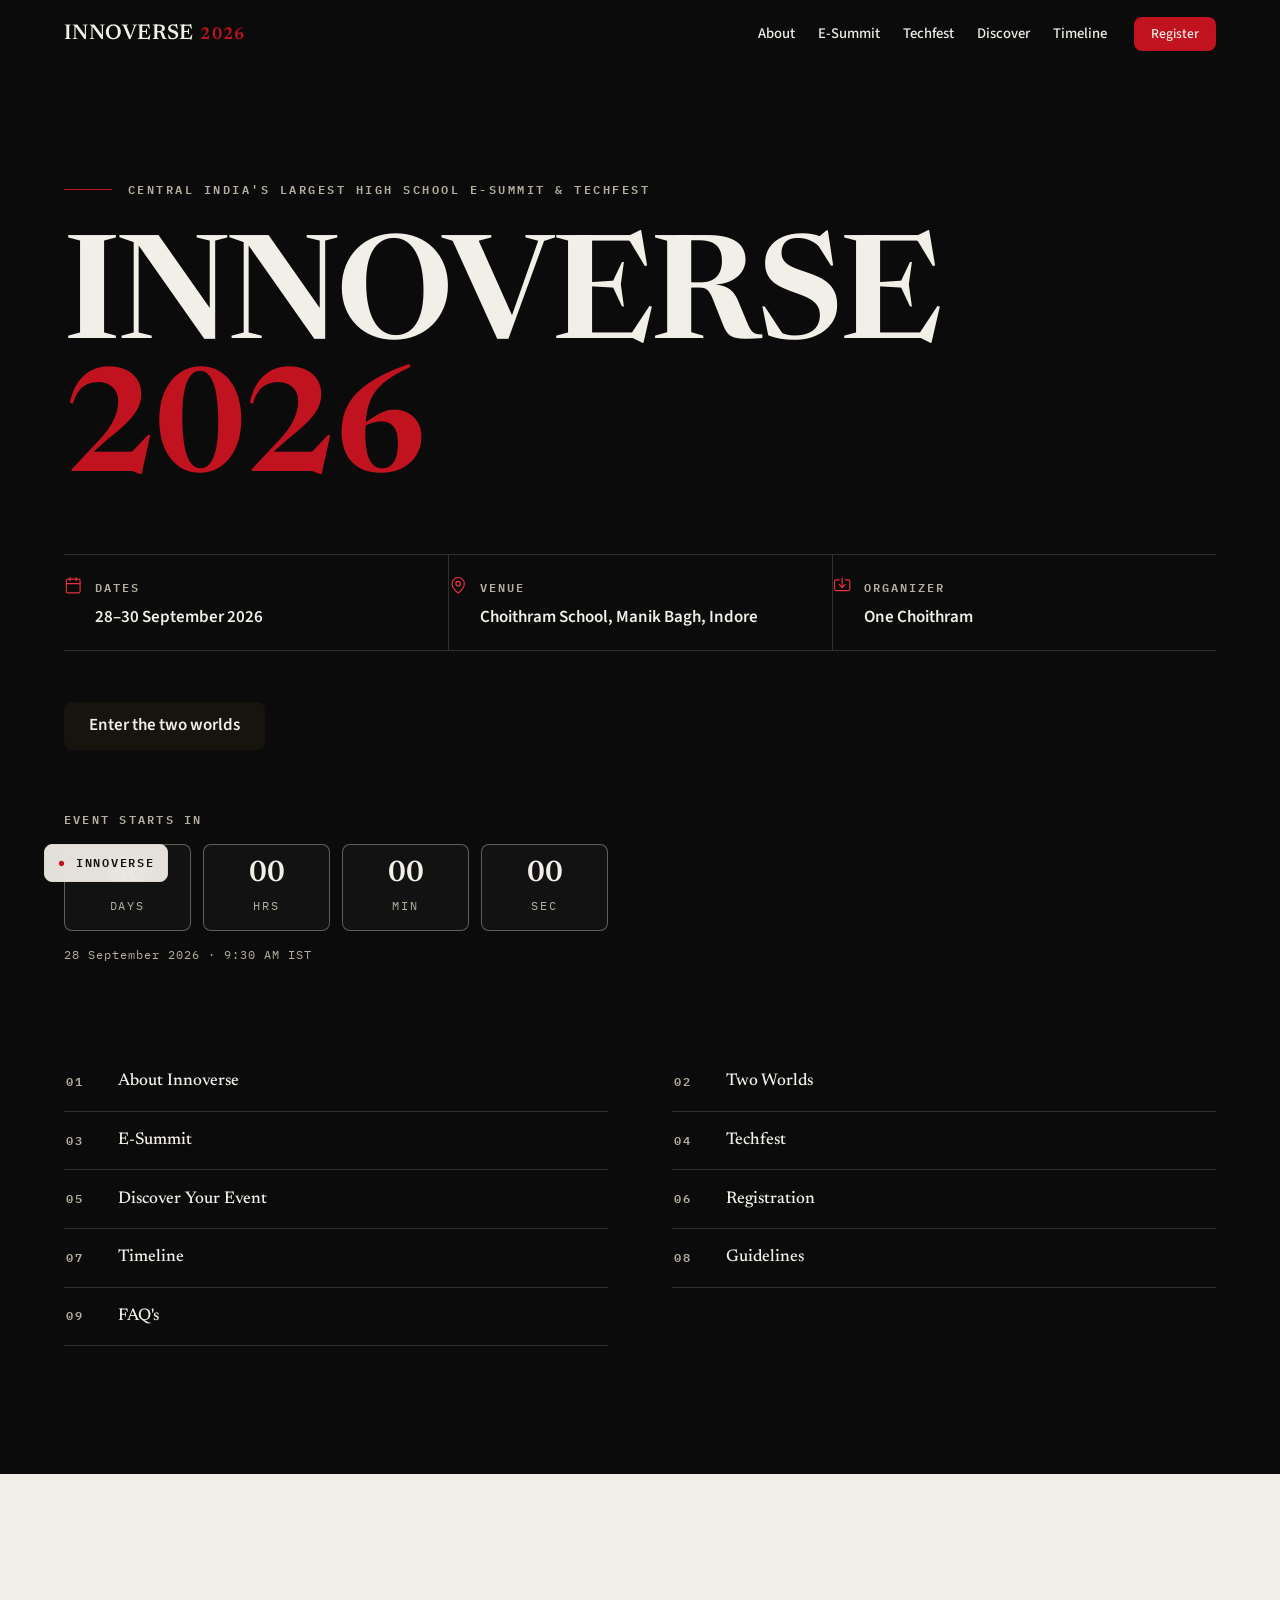
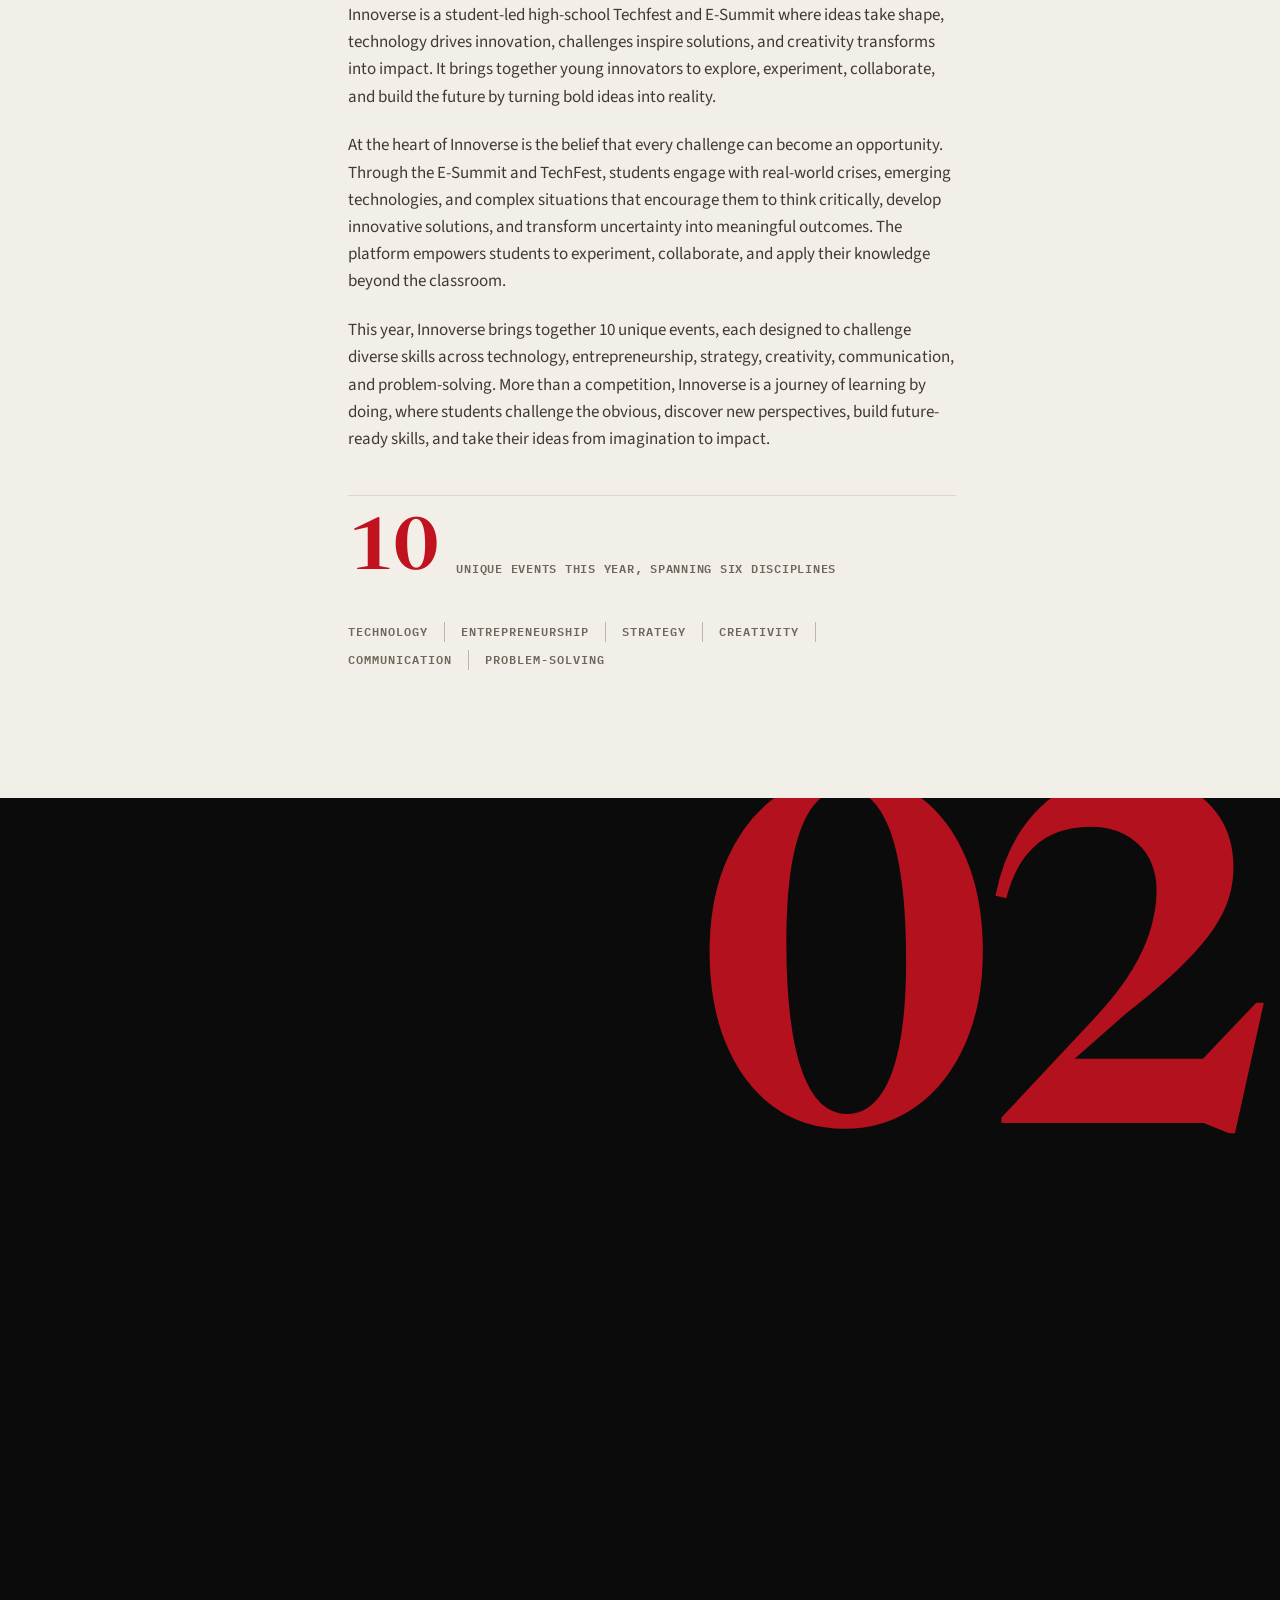
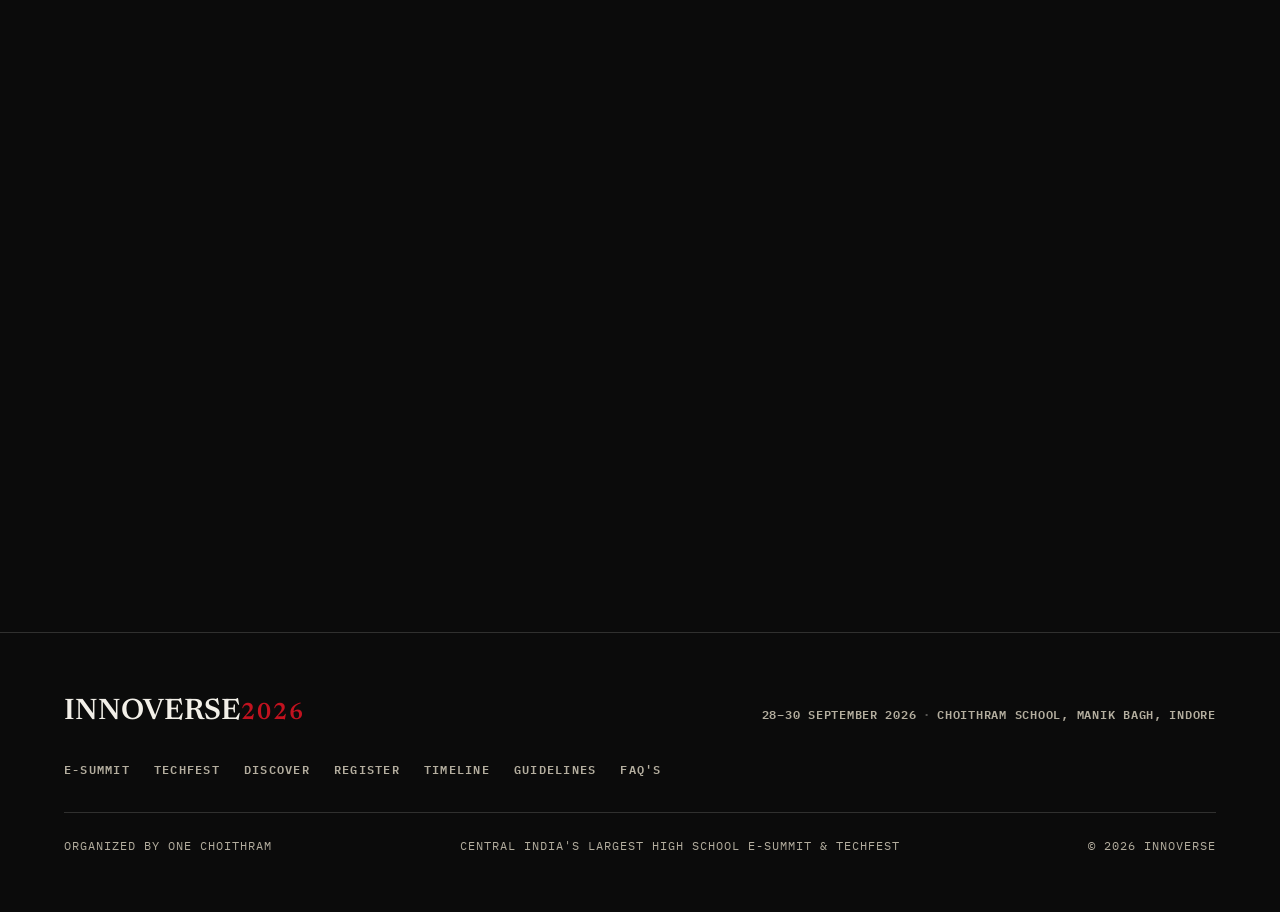
==== index.html @ 745aa185 "Remove Contents header from homepage, keep links" ====
<!DOCTYPE html>
<html lang="en">
<head>
  <meta charset="UTF-8">
  <meta name="viewport" content="width=device-width, initial-scale=1.0">
  <title>INNOVERSE 2026 · Central India's Largest High School E-Summit &amp; Techfest</title>
  <meta name="description" content="INNOVERSE 2026, organized by One Choithram, from 28–30 September 2026 at Choithram School, Manik Bagh, Indore. Central India's largest high school E-Summit and Techfest. Explore the two worlds, find your event, and register.">
  <link rel="icon" href="data:image/svg+xml,%3Csvg xmlns='http://www.w3.org/2000/svg' viewBox='0 0 64 64'%3E%3Crect width='64' height='64' fill='%230B0B0B'/%3E%3Ctext x='32' y='42' font-family='Georgia,serif' font-size='30' font-weight='600' fill='%23C1121F' text-anchor='middle'%3EN%3C/text%3E%3C/svg%3E">
  <link rel="stylesheet" href="assets/css/fonts.css?v=3">
  <link rel="stylesheet" href="assets/css/main.css?v=3">
</head>
<body id="top" data-crumb="INNOVERSE">

  <a class="skip-link" href="#main">Skip to content</a>
  <div class="scroll-progress" id="scrollProgress" aria-hidden="true"></div>

  <div class="portal" id="portal" aria-hidden="true">
    <div class="portal-shapes">
      <i class="ps" style="--tx:-46vw;--ty:-34vh;--r:8deg;--d:.05s"></i>
      <i class="ps is-rect" style="--tx:40vw;--ty:-40vh;--r:-12deg;--d:.15s"></i>
      <i class="ps is-circle" style="--tx:-34vw;--ty:38vh;--r:0deg;--d:.1s"></i>
      <i class="ps is-tri" style="--tx:44vw;--ty:30vh;--r:180deg;--d:.2s"></i>
      <i class="ps is-cross" style="--tx:-20vw;--ty:20vh;--r:45deg;--d:.25s"></i>
      <i class="ps is-square" style="--tx:24vw;--ty:36vh;--r:18deg;--d:.35s"></i>
      <i class="ps is-rect" style="--tx:-38vw;--ty:-12vh;--r:90deg;--d:.3s"></i>
      <i class="ps is-circle" style="--tx:18vw;--ty:-32vh;--r:0deg;--d:.4s"></i>
      <i class="ps is-tri" style="--tx:-26vw;--ty:-44vh;--r:0deg;--d:.45s"></i>
      <i class="ps is-cross" style="--tx:36vw;--ty:8vh;--r:90deg;--d:.5s"></i>
      <i class="ps is-square" style="--tx:-12vw;--ty:44vh;--r:12deg;--d:.55s"></i>
      <i class="ps is-rect" style="--tx:30vw;--ty:-16vh;--r:-45deg;--d:.6s"></i>
    </div>
    <div class="portal-rings" aria-hidden="true"><i></i><i></i><i></i></div>
    <div class="portal-title">INNOVERSE<span>2026</span></div>
  </div>

  <header class="site-header" id="siteHeader">
    <div class="container header-inner">
      <a class="wordmark" href="index.html" aria-label="INNOVERSE 2026 · home">
        INNOVERSE<span class="wordmark-year">2026</span>
      </a>

      <nav class="site-nav" aria-label="Primary">
        <a href="index.html#about">About</a>
        <a href="esummit.html">E-Summit</a>
        <a href="techfest.html">Techfest</a>
        <a href="quiz.html">Discover</a>
        <a href="timeline.html">Timeline</a>
        <a class="btn btn-primary" href="https://forms.gle/2wMmQGNTSf1ycA4x6">Register</a>
      </nav>

      <button class="menu-toggle" id="menuToggle" aria-expanded="false" aria-controls="mobileNav" aria-label="Open menu">
        <svg class="icon-open" viewBox="0 0 24 24" fill="none" stroke="currentColor" stroke-width="1.5" stroke-linecap="round" stroke-linejoin="round" aria-hidden="true"><line x1="4" x2="20" y1="6" y2="6"/><line x1="4" x2="20" y1="12" y2="12"/><line x1="4" x2="20" y1="18" y2="18"/></svg>
        <svg class="icon-close" viewBox="0 0 24 24" fill="none" stroke="currentColor" stroke-width="1.5" stroke-linecap="round" stroke-linejoin="round" aria-hidden="true"><path d="M18 6 6 18"/><path d="m6 6 12 12"/></svg>
      </button>
    </div>

    <nav class="mobile-nav" id="mobileNav" aria-label="Contents">
      <a href="index.html#about"><span class="m-num">01</span> About Innoverse</a>
      <a href="index.html#worlds"><span class="m-num">02</span> Two Worlds</a>
      <a href="esummit.html"><span class="m-num">03</span> E-Summit</a>
      <a href="techfest.html"><span class="m-num">04</span> Techfest</a>
      <a href="quiz.html"><span class="m-num">05</span> Discover Your Event</a>
      <a href="https://forms.gle/2wMmQGNTSf1ycA4x6"><span class="m-num">06</span> Registration</a>
      <a href="timeline.html"><span class="m-num">07</span> Timeline</a>
      <a href="guidelines.html"><span class="m-num">08</span> Guidelines</a>
      <a href="faq.html"><span class="m-num">09</span> FAQ's</a>
      <a href="index.html#contact"><span class="m-num">10</span> Contact</a>
    </nav>
  </header>

  <main id="main">

    <section class="hero" aria-labelledby="heroTitle">
      <div class="container">
        <p class="hero-kicker" data-reveal><span>Central India's Largest High School E-Summit &amp; Techfest</span></p>

        <h1 class="hero-title" id="heroTitle">
          <span class="line" data-reveal>INNOVERSE</span>
          <span class="line year" data-reveal>2026</span>
        </h1>

        <div class="hero-facts" data-reveal style="--rd:.15s">
          <div class="hero-fact">
            <svg viewBox="0 0 24 24" fill="none" stroke="currentColor" stroke-width="1.5" stroke-linecap="round" stroke-linejoin="round" aria-hidden="true"><path d="M8 2v4"/><path d="M16 2v4"/><rect width="18" height="18" x="3" y="4" rx="2"/><path d="M3 10h18"/></svg>
            <div>
              <span class="hf-label">Dates</span>
              <p class="hf-value">28–30 September 2026</p>
            </div>
          </div>
          <div class="hero-fact">
            <svg viewBox="0 0 24 24" fill="none" stroke="currentColor" stroke-width="1.5" stroke-linecap="round" stroke-linejoin="round" aria-hidden="true"><path d="M20 10c0 4.993-5.539 10.193-7.399 11.799a1 1 0 0 1-1.202 0C9.539 20.193 4 14.993 4 10a8 8 0 0 1 16 0"/><circle cx="12" cy="10" r="3"/></svg>
            <div>
              <span class="hf-label">Venue</span>
              <p class="hf-value">Choithram School, Manik Bagh, Indore</p>
            </div>
          </div>
          <div class="hero-fact">
            <svg viewBox="0 0 24 24" fill="none" stroke="currentColor" stroke-width="1.5" stroke-linecap="round" stroke-linejoin="round" aria-hidden="true"><path d="M12 3v12"/><path d="m8 11 4 4 4-4"/><path d="M8 5H4a2 2 0 0 0-2 2v10a2 2 0 0 0 2 2h16a2 2 0 0 0 2-2V7a2 2 0 0 0-2-2h-4"/></svg>
            <div>
              <span class="hf-label">Organizer</span>
              <p class="hf-value">One Choithram</p>
            </div>
          </div>
        </div>

        <div class="hero-actions" data-reveal style="--rd:.22s">
          <a class="btn btn-solid" href="#worlds">Enter the two worlds</a>
        </div>

        <div class="hero-countdown" data-reveal style="--rd:.28s" aria-label="Countdown to Innoverse 2026">
          <p class="hc-kicker">Event starts in</p>
          <div class="hc-grid" id="countdown" role="timer" aria-live="off">
            <div class="hc-cell"><span class="hc-num" id="cd-days">--</span><span class="hc-unit">days</span></div>
            <div class="hc-cell"><span class="hc-num" id="cd-hours">--</span><span class="hc-unit">hrs</span></div>
            <div class="hc-cell"><span class="hc-num" id="cd-min">--</span><span class="hc-unit">min</span></div>
            <div class="hc-cell"><span class="hc-num" id="cd-sec">--</span><span class="hc-unit">sec</span></div>
          </div>
          <p class="hc-sub">28 September 2026 · 9:30 AM IST</p>
        </div>

        <div class="contents" aria-label="Site contents">
          <ol class="contents-list">
            <li><a href="#about"><span class="c-num">01</span><span class="c-title">About Innoverse</span><svg class="c-arrow" viewBox="0 0 24 24" fill="none" stroke="currentColor" stroke-width="1.5" stroke-linecap="round" stroke-linejoin="round" aria-hidden="true"><path d="M7 17 17 7"/><path d="M7 7h10v10"/></svg></a></li>
            <li><a href="#worlds"><span class="c-num">02</span><span class="c-title">Two Worlds</span><svg class="c-arrow" viewBox="0 0 24 24" fill="none" stroke="currentColor" stroke-width="1.5" stroke-linecap="round" stroke-linejoin="round" aria-hidden="true"><path d="M7 17 17 7"/><path d="M7 7h10v10"/></svg></a></li>
            <li><a href="esummit.html"><span class="c-num">03</span><span class="c-title">E-Summit</span><svg class="c-arrow" viewBox="0 0 24 24" fill="none" stroke="currentColor" stroke-width="1.5" stroke-linecap="round" stroke-linejoin="round" aria-hidden="true"><path d="M7 17 17 7"/><path d="M7 7h10v10"/></svg></a></li>
            <li><a href="techfest.html"><span class="c-num">04</span><span class="c-title">Techfest</span><svg class="c-arrow" viewBox="0 0 24 24" fill="none" stroke="currentColor" stroke-width="1.5" stroke-linecap="round" stroke-linejoin="round" aria-hidden="true"><path d="M7 17 17 7"/><path d="M7 7h10v10"/></svg></a></li>
            <li><a href="quiz.html"><span class="c-num">05</span><span class="c-title">Discover Your Event</span><svg class="c-arrow" viewBox="0 0 24 24" fill="none" stroke="currentColor" stroke-width="1.5" stroke-linecap="round" stroke-linejoin="round" aria-hidden="true"><path d="M7 17 17 7"/><path d="M7 7h10v10"/></svg></a></li>
            <li><a href="https://forms.gle/2wMmQGNTSf1ycA4x6"><span class="c-num">06</span><span class="c-title">Registration</span><svg class="c-arrow" viewBox="0 0 24 24" fill="none" stroke="currentColor" stroke-width="1.5" stroke-linecap="round" stroke-linejoin="round" aria-hidden="true"><path d="M7 17 17 7"/><path d="M7 7h10v10"/></svg></a></li>
            <li><a href="timeline.html"><span class="c-num">07</span><span class="c-title">Timeline</span><svg class="c-arrow" viewBox="0 0 24 24" fill="none" stroke="currentColor" stroke-width="1.5" stroke-linecap="round" stroke-linejoin="round" aria-hidden="true"><path d="M7 17 17 7"/><path d="M7 7h10v10"/></svg></a></li>
            <li><a href="guidelines.html"><span class="c-num">08</span><span class="c-title">Guidelines</span><svg class="c-arrow" viewBox="0 0 24 24" fill="none" stroke="currentColor" stroke-width="1.5" stroke-linecap="round" stroke-linejoin="round" aria-hidden="true"><path d="M7 17 17 7"/><path d="M7 7h10v10"/></svg></a></li>
            <li><a href="faq.html"><span class="c-num">09</span><span class="c-title">FAQ's</span><svg class="c-arrow" viewBox="0 0 24 24" fill="none" stroke="currentColor" stroke-width="1.5" stroke-linecap="round" stroke-linejoin="round" aria-hidden="true"><path d="M7 17 17 7"/><path d="M7 7h10v10"/></svg></a></li>
          </ol>
        </div>

      </div>
    </section>

    <section class="section" id="about">
      <div class="container about-grid">
        <div class="about-aside" data-reveal>
          <p class="sec-index">01 · About Innoverse</p>
        </div>

        <div class="about-main">
          <p>Innoverse is a student-led high-school Techfest and E-Summit where ideas take shape, technology drives innovation, challenges inspire solutions, and creativity transforms into impact. It brings together young innovators to explore, experiment, collaborate, and build the future by turning bold ideas into reality.</p>
          <p>At the heart of Innoverse is the belief that every challenge can become an opportunity. Through the E-Summit and TechFest, students engage with real-world crises, emerging technologies, and complex situations that encourage them to think critically, develop innovative solutions, and transform uncertainty into meaningful outcomes. The platform empowers students to experiment, collaborate, and apply their knowledge beyond the classroom.</p>
          <p>This year, Innoverse brings together 10 unique events, each designed to challenge diverse skills across technology, entrepreneurship, strategy, creativity, communication, and problem-solving. More than a competition, Innoverse is a journey of learning by doing, where students challenge the obvious, discover new perspectives, build future-ready skills, and take their ideas from imagination to impact.</p>

          <div class="about-stat" aria-hidden="false">
            <span class="stat-num">10</span>
            <span class="stat-text">Unique events this year, spanning six disciplines</span>
          </div>

          <ul class="disciplines" aria-label="Disciplines covered at Innoverse">
            <li>Technology</li>
            <li>Entrepreneurship</li>
            <li>Strategy</li>
            <li>Creativity</li>
            <li>Communication</li>
            <li>Problem-solving</li>
          </ul>
        </div>
      </div>
    </section>

    <section class="worlds" id="worlds" aria-labelledby="worldsTitle">
      <div class="container">
        <div class="w-num" aria-hidden="true">02</div>
        <div class="worlds-head" data-reveal>
          <p class="kicker">02 · Choose your world</p>
          <h2 class="h2" id="worldsTitle">Two worlds. One Innoverse.</h2>
          <p class="lede">Every Innoverse event sits in one of two worlds. One is built around building ventures and persuasion. The other around building machines and code. Both run over the same three days at the same venue. You enter one.</p>
        </div>

        <div class="worlds-grid">
          <article class="world-panel" data-reveal>
            <p class="wp-cat">World 01</p>
            <h3 class="wp-name">E-Summit</h3>
            <p class="wp-desc">Startups, strategies, and pitches. Solve business problems, launch ideas, and learn to persuade.</p>
            <ul class="wp-events">
              <li><span class="we-num">01</span> The Brand Reboot</li>
              <li><span class="we-num">02</span> Pitch Arena</li>
              <li><span class="we-num">03</span> Fort Knox Escape</li>
              <li><span class="we-num">04</span> Make &amp; Sell</li>
              <li><span class="we-num">05</span> Trade Tremors</li>
            </ul>
            <div class="wp-cta"><a class="btn btn-solid" href="esummit.html">Enter E-Summit
              <svg viewBox="0 0 24 24" fill="none" stroke="currentColor" stroke-width="1.5" stroke-linecap="round" stroke-linejoin="round" aria-hidden="true"><path d="M7 17 17 7"/><path d="M7 7h10v10"/></svg>
            </a></div>
          </article>

          <article class="world-panel" data-reveal>
            <p class="wp-cat">World 02</p>
            <h3 class="wp-name">Techfest</h3>
            <p class="wp-desc">Code, circuits, and competition. Build prototypes, race robots, and solve under pressure.</p>
            <ul class="wp-events">
              <li><span class="we-num">01</span> Code Decode</li>
              <li><span class="we-num">02</span> Frontier-1</li>
              <li><span class="we-num">03</span> The Crossfire</li>
              <li><span class="we-num">04</span> Survivor</li>
              <li><span class="we-num">05</span> Science Vault</li>
            </ul>
            <div class="wp-cta"><a class="btn btn-solid" href="techfest.html">Enter Techfest
              <svg viewBox="0 0 24 24" fill="none" stroke="currentColor" stroke-width="1.5" stroke-linecap="round" stroke-linejoin="round" aria-hidden="true"><path d="M7 17 17 7"/><path d="M7 7h10v10"/></svg>
            </a></div>
          </article>
        </div>
      </div>
    </section>

    <section class="dark section" id="discover" aria-labelledby="discoverTitle">
      <div class="container contact-grid">
        <div data-reveal>
          <p class="kicker" style="margin-bottom:1.4rem;">03 · Discover</p>
          <p class="conclusion-text">Not sure which event is yours? Five questions. One answer.</p>
          <p class="conclusion-see">Which one is yours?</p>
        </div>
        <div class="contact-block" aria-label="Take the event recommender" data-reveal style="--rd:.1s">
          <p class="kicker" id="discoverTitle">The event quiz</p>
          <p class="lede" style="margin-bottom:1rem;">Five sliders across the real Innoverse events: business or tech, build or strategize, pressure or preparation, solo or team, pitch or execute.</p>
          <div style="margin-top:1.5rem; display:flex; flex-wrap:wrap; gap:0.9rem;">
            <a class="btn btn-primary" href="quiz.html">Find your match
              <svg viewBox="0 0 24 24" fill="none" stroke="currentColor" stroke-width="1.5" stroke-linecap="round" stroke-linejoin="round" aria-hidden="true"><path d="M7 17 17 7"/><path d="M7 7h10v10"/></svg>
            </a>
          </div>
        </div>
      </div>
    </section>

    <section class="dark section" id="register-teaser" aria-labelledby="registerTeaserTitle" style="padding-top:0;">
      <div class="container contact-grid">
        <div data-reveal>
          <p class="kicker" style="margin-bottom:1.4rem;">04 · Registration</p>
          <p class="conclusion-text">Registration is straightforward and free. Five steps, one event, done.</p>
          <p class="conclusion-see">You're in.</p>
        </div>
        <div class="contact-block" aria-label="Register for Innoverse" data-reveal style="--rd:.1s">
          <p class="kicker" id="registerTeaserTitle">Register</p>
          <p class="lede" style="margin-bottom:1rem;">One event per participant. Information, team, event, review, complete. Read the guidelines before you submit.</p>
          <div style="margin-top:1.5rem; display:flex; flex-wrap:wrap; gap:0.9rem;">
            <a class="btn btn-primary" href="https://forms.gle/2wMmQGNTSf1ycA4x6">Register now</a>
            <a class="btn btn-ghost" href="guidelines.html">Read guidelines</a>
          </div>
        </div>
      </div>
    </section>

    <section class="dark section" id="contact" aria-labelledby="contactTitle">
      <div class="container contact-grid">
        <div data-reveal>
          <p class="kicker" style="margin-bottom:1.4rem;">05 · Contact</p>
          <p class="conclusion-text">Every great innovation begins with one bold idea. Innoverse brings together the thinkers, creators and changemakers of tomorrow to transform ideas into real world solutions. The journey starts here!</p>
          <p class="conclusion-see">See you at Innoverse.</p>
        </div>

        <div class="contact-block" aria-label="Contact Innoverse" data-reveal style="--rd:.1s">
          <p class="kicker" id="contactTitle">Contact</p>
          <p class="lede" style="margin-bottom:1rem;">For more queries, feel free to contact:</p>
          <ul class="contact-list">
            <li>
              <svg viewBox="0 0 24 24" fill="none" stroke="currentColor" stroke-width="1.5" stroke-linecap="round" stroke-linejoin="round" aria-hidden="true"><path d="M22 16.92v3a2 2 0 0 1-2.18 2 19.79 19.79 0 0 1-8.63-3.07 19.5 19.5 0 0 1-6-6 19.79 19.79 0 0 1-3.07-8.67A2 2 0 0 1 4.11 2h3a2 2 0 0 1 2 1.72 12.84 12.84 0 0 0 .7 2.81 2 2 0 0 1-.45 2.11L8.09 9.91a16 16 0 0 0 6 6l1.27-1.27a2 2 0 0 1 2.11-.45 12.84 12.84 0 0 0 2.81.7A2 2 0 0 1 22 16.92z"/></svg>
              <div>
                <span class="c-type">Phone</span>
                <a href="tel:+919039270551">+91 90392 70551</a>
              </div>
            </li>
            <li>
              <svg viewBox="0 0 24 24" fill="none" stroke="currentColor" stroke-width="1.5" stroke-linecap="round" stroke-linejoin="round" aria-hidden="true"><path d="M22 16.92v3a2 2 0 0 1-2.18 2 19.79 19.79 0 0 1-8.63-3.07 19.5 19.5 0 0 1-6-6 19.79 19.79 0 0 1-3.07-8.67A2 2 0 0 1 4.11 2h3a2 2 0 0 1 2 1.72 12.84 12.84 0 0 0 .7 2.81 2 2 0 0 1-.45 2.11L8.09 9.91a16 16 0 0 0 6 6l1.27-1.27a2 2 0 0 1 2.11-.45 12.84 12.84 0 0 0 2.81.7A2 2 0 0 1 22 16.92z"/></svg>
              <div>
                <span class="c-type">Phone</span>
                <a href="tel:+919109827645">+91 91098 27645</a>
              </div>
            </li>
            <li>
              <svg viewBox="0 0 24 24" fill="none" stroke="currentColor" stroke-width="1.5" stroke-linecap="round" stroke-linejoin="round" aria-hidden="true"><rect width="20" height="16" x="2" y="4" rx="2"/><path d="m22 7-8.97 5.7a1.94 1.94 0 0 1-2.06 0L2 7"/></svg>
              <div>
                <span class="c-type">Email</span>
                <a href="mailto:Innoverse@choithramschool.com">Innoverse@choithramschool.com</a>
              </div>
            </li>
          </ul>
        </div>
      </div>
    </section>

  </main>

  <footer class="site-footer">
    <div class="container footer-inner">
      <a class="footer-wordmark" href="index.html">INNOVERSE<span class="wordmark-year">2026</span></a>
      <p class="footer-meta">28–30 September 2026<span>·</span>Choithram School, Manik Bagh, Indore</p>
      <nav class="footer-links" aria-label="Footer">
        <a href="esummit.html">E-Summit</a>
        <a href="techfest.html">Techfest</a>
        <a href="quiz.html">Discover</a>
        <a href="https://forms.gle/2wMmQGNTSf1ycA4x6">Register</a>
        <a href="timeline.html">Timeline</a>
        <a href="guidelines.html">Guidelines</a>
        <a href="faq.html">FAQ's</a>
      </nav>
      <div class="footer-legal">
        <span>Organized by One Choithram</span>
        <span>Central India's Largest High School E-Summit &amp; Techfest</span>
        <span>© 2026 Innoverse</span>
      </div>
    </div>
  </footer>

  <nav class="you-are-here" id="youAreHere" aria-label="You are here"></nav>

  <script src="assets/js/main.js?v=3"></script>
</body>
</html>
---- assets/css/fonts.css ----
/* Auto-generated font faces */
@font-face {
  font-family: "IBM Plex Mono";
  font-style: normal;
  font-weight: 400;
  font-display: swap;
  src: url("../../fonts/font-dc29062fd5.woff2") format("woff2");
  unicode-range: U+0460-052F, U+1C80-1C8A, U+20B4, U+2DE0-2DFF, U+A640-A69F, U+FE2E-FE2F;
}
@font-face {
  font-family: "IBM Plex Mono";
  font-style: normal;
  font-weight: 400;
  font-display: swap;
  src: url("../../fonts/font-6131bf2443.woff2") format("woff2");
  unicode-range: U+0301, U+0400-045F, U+0490-0491, U+04B0-04B1, U+2116;
}
@font-face {
  font-family: "IBM Plex Mono";
  font-style: normal;
  font-weight: 400;
  font-display: swap;
  src: url("../../fonts/font-112d8bec44.woff2") format("woff2");
  unicode-range: U+0102-0103, U+0110-0111, U+0128-0129, U+0168-0169, U+01A0-01A1, U+01AF-01B0, U+0300-0301, U+0303-0304, U+0308-0309, U+0323, U+0329, U+1EA0-1EF9, U+20AB;
}
@font-face {
  font-family: "IBM Plex Mono";
  font-style: normal;
  font-weight: 400;
  font-display: swap;
  src: url("../../fonts/font-89198a3f89.woff2") format("woff2");
  unicode-range: U+0100-02BA, U+02BD-02C5, U+02C7-02CC, U+02CE-02D7, U+02DD-02FF, U+0304, U+0308, U+0329, U+1D00-1DBF, U+1E00-1E9F, U+1EF2-1EFF, U+2020, U+20A0-20AB, U+20AD-20C0, U+2113, U+2C60-2C7F, U+A720-A7FF;
}
@font-face {
  font-family: "IBM Plex Mono";
  font-style: normal;
  font-weight: 400;
  font-display: swap;
  src: url("../../fonts/font-d5fae43b66.woff2") format("woff2");
  unicode-range: U+0000-00FF, U+0131, U+0152-0153, U+02BB-02BC, U+02C6, U+02DA, U+02DC, U+0304, U+0308, U+0329, U+2000-206F, U+20AC, U+2122, U+2191, U+2193, U+2212, U+2215, U+FEFF, U+FFFD;
}
@font-face {
  font-family: "IBM Plex Mono";
  font-style: normal;
  font-weight: 600;
  font-display: swap;
  src: url("../../fonts/font-0d2a532e3a.woff2") format("woff2");
  unicode-range: U+0460-052F, U+1C80-1C8A, U+20B4, U+2DE0-2DFF, U+A640-A69F, U+FE2E-FE2F;
}
@font-face {
  font-family: "IBM Plex Mono";
  font-style: normal;
  font-weight: 600;
  font-display: swap;
  src: url("../../fonts/font-c07865cdff.woff2") format("woff2");
  unicode-range: U+0301, U+0400-045F, U+0490-0491, U+04B0-04B1, U+2116;
}
@font-face {
  font-family: "IBM Plex Mono";
  font-style: normal;
  font-weight: 600;
  font-display: swap;
  src: url("../../fonts/font-932c360006.woff2") format("woff2");
  unicode-range: U+0102-0103, U+0110-0111, U+0128-0129, U+0168-0169, U+01A0-01A1, U+01AF-01B0, U+0300-0301, U+0303-0304, U+0308-0309, U+0323, U+0329, U+1EA0-1EF9, U+20AB;
}
@font-face {
  font-family: "IBM Plex Mono";
  font-style: normal;
  font-weight: 600;
  font-display: swap;
  src: url("../../fonts/font-bff8394943.woff2") format("woff2");
  unicode-range: U+0100-02BA, U+02BD-02C5, U+02C7-02CC, U+02CE-02D7, U+02DD-02FF, U+0304, U+0308, U+0329, U+1D00-1DBF, U+1E00-1E9F, U+1EF2-1EFF, U+2020, U+20A0-20AB, U+20AD-20C0, U+2113, U+2C60-2C7F, U+A720-A7FF;
}
@font-face {
  font-family: "IBM Plex Mono";
  font-style: normal;
  font-weight: 600;
  font-display: swap;
  src: url("../../fonts/font-ddcb340761.woff2") format("woff2");
  unicode-range: U+0000-00FF, U+0131, U+0152-0153, U+02BB-02BC, U+02C6, U+02DA, U+02DC, U+0304, U+0308, U+0329, U+2000-206F, U+20AC, U+2122, U+2191, U+2193, U+2212, U+2215, U+FEFF, U+FFFD;
}
@font-face {
  font-family: "Newsreader";
  font-style: italic;
  font-weight: 400;
  font-display: swap;
  src: url("../../fonts/font-4714b2e900.woff2") format("woff2");
  unicode-range: U+0102-0103, U+0110-0111, U+0128-0129, U+0168-0169, U+01A0-01A1, U+01AF-01B0, U+0300-0301, U+0303-0304, U+0308-0309, U+0323, U+0329, U+1EA0-1EF9, U+20AB;
}
@font-face {
  font-family: "Newsreader";
  font-style: italic;
  font-weight: 400;
  font-display: swap;
  src: url("../../fonts/font-148c84a9bd.woff2") format("woff2");
  unicode-range: U+0100-02BA, U+02BD-02C5, U+02C7-02CC, U+02CE-02D7, U+02DD-02FF, U+0304, U+0308, U+0329, U+1D00-1DBF, U+1E00-1E9F, U+1EF2-1EFF, U+2020, U+20A0-20AB, U+20AD-20C0, U+2113, U+2C60-2C7F, U+A720-A7FF;
}
@font-face {
  font-family: "Newsreader";
  font-style: italic;
  font-weight: 400;
  font-display: swap;
  src: url("../../fonts/font-5eaec5466c.woff2") format("woff2");
  unicode-range: U+0000-00FF, U+0131, U+0152-0153, U+02BB-02BC, U+02C6, U+02DA, U+02DC, U+0304, U+0308, U+0329, U+2000-206F, U+20AC, U+2122, U+2191, U+2193, U+2212, U+2215, U+FEFF, U+FFFD;
}
@font-face {
  font-family: "Newsreader";
  font-style: italic;
  font-weight: 600;
  font-display: swap;
  src: url("../../fonts/font-0c6c046727.woff2") format("woff2");
  unicode-range: U+0102-0103, U+0110-0111, U+0128-0129, U+0168-0169, U+01A0-01A1, U+01AF-01B0, U+0300-0301, U+0303-0304, U+0308-0309, U+0323, U+0329, U+1EA0-1EF9, U+20AB;
}
@font-face {
  font-family: "Newsreader";
  font-style: italic;
  font-weight: 600;
  font-display: swap;
  src: url("../../fonts/font-4dc8da4099.woff2") format("woff2");
  unicode-range: U+0100-02BA, U+02BD-02C5, U+02C7-02CC, U+02CE-02D7, U+02DD-02FF, U+0304, U+0308, U+0329, U+1D00-1DBF, U+1E00-1E9F, U+1EF2-1EFF, U+2020, U+20A0-20AB, U+20AD-20C0, U+2113, U+2C60-2C7F, U+A720-A7FF;
}
@font-face {
  font-family: "Newsreader";
  font-style: italic;
  font-weight: 600;
  font-display: swap;
  src: url("../../fonts/font-8714d485e0.woff2") format("woff2");
  unicode-range: U+0000-00FF, U+0131, U+0152-0153, U+02BB-02BC, U+02C6, U+02DA, U+02DC, U+0304, U+0308, U+0329, U+2000-206F, U+20AC, U+2122, U+2191, U+2193, U+2212, U+2215, U+FEFF, U+FFFD;
}
@font-face {
  font-family: "Newsreader";
  font-style: normal;
  font-weight: 400;
  font-display: swap;
  src: url("../../fonts/font-9ef5a6c186.woff2") format("woff2");
  unicode-range: U+0102-0103, U+0110-0111, U+0128-0129, U+0168-0169, U+01A0-01A1, U+01AF-01B0, U+0300-0301, U+0303-0304, U+0308-0309, U+0323, U+0329, U+1EA0-1EF9, U+20AB;
}
@font-face {
  font-family: "Newsreader";
  font-style: normal;
  font-weight: 400;
  font-display: swap;
  src: url("../../fonts/font-4295e76fb3.woff2") format("woff2");
  unicode-range: U+0100-02BA, U+02BD-02C5, U+02C7-02CC, U+02CE-02D7, U+02DD-02FF, U+0304, U+0308, U+0329, U+1D00-1DBF, U+1E00-1E9F, U+1EF2-1EFF, U+2020, U+20A0-20AB, U+20AD-20C0, U+2113, U+2C60-2C7F, U+A720-A7FF;
}
@font-face {
  font-family: "Newsreader";
  font-style: normal;
  font-weight: 400;
  font-display: swap;
  src: url("../../fonts/font-1219347e82.woff2") format("woff2");
  unicode-range: U+0000-00FF, U+0131, U+0152-0153, U+02BB-02BC, U+02C6, U+02DA, U+02DC, U+0304, U+0308, U+0329, U+2000-206F, U+20AC, U+2122, U+2191, U+2193, U+2212, U+2215, U+FEFF, U+FFFD;
}
@font-face {
  font-family: "Newsreader";
  font-style: normal;
  font-weight: 500;
  font-display: swap;
  src: url("../../fonts/font-cc967e9922.woff2") format("woff2");
  unicode-range: U+0102-0103, U+0110-0111, U+0128-0129, U+0168-0169, U+01A0-01A1, U+01AF-01B0, U+0300-0301, U+0303-0304, U+0308-0309, U+0323, U+0329, U+1EA0-1EF9, U+20AB;
}
@font-face {
  font-family: "Newsreader";
  font-style: normal;
  font-weight: 500;
  font-display: swap;
  src: url("../../fonts/font-a391283130.woff2") format("woff2");
  unicode-range: U+0100-02BA, U+02BD-02C5, U+02C7-02CC, U+02CE-02D7, U+02DD-02FF, U+0304, U+0308, U+0329, U+1D00-1DBF, U+1E00-1E9F, U+1EF2-1EFF, U+2020, U+20A0-20AB, U+20AD-20C0, U+2113, U+2C60-2C7F, U+A720-A7FF;
}
@font-face {
  font-family: "Newsreader";
  font-style: normal;
  font-weight: 500;
  font-display: swap;
  src: url("../../fonts/font-855286e41c.woff2") format("woff2");
  unicode-range: U+0000-00FF, U+0131, U+0152-0153, U+02BB-02BC, U+02C6, U+02DA, U+02DC, U+0304, U+0308, U+0329, U+2000-206F, U+20AC, U+2122, U+2191, U+2193, U+2212, U+2215, U+FEFF, U+FFFD;
}
@font-face {
  font-family: "Newsreader";
  font-style: normal;
  font-weight: 600;
  font-display: swap;
  src: url("../../fonts/font-d4efa50d49.woff2") format("woff2");
  unicode-range: U+0102-0103, U+0110-0111, U+0128-0129, U+0168-0169, U+01A0-01A1, U+01AF-01B0, U+0300-0301, U+0303-0304, U+0308-0309, U+0323, U+0329, U+1EA0-1EF9, U+20AB;
}
@font-face {
  font-family: "Newsreader";
  font-style: normal;
  font-weight: 600;
  font-display: swap;
  src: url("../../fonts/font-3ae3e406b1.woff2") format("woff2");
  unicode-range: U+0100-02BA, U+02BD-02C5, U+02C7-02CC, U+02CE-02D7, U+02DD-02FF, U+0304, U+0308, U+0329, U+1D00-1DBF, U+1E00-1E9F, U+1EF2-1EFF, U+2020, U+20A0-20AB, U+20AD-20C0, U+2113, U+2C60-2C7F, U+A720-A7FF;
}
@font-face {
  font-family: "Newsreader";
  font-style: normal;
  font-weight: 600;
  font-display: swap;
  src: url("../../fonts/font-4d5c14b779.woff2") format("woff2");
  unicode-range: U+0000-00FF, U+0131, U+0152-0153, U+02BB-02BC, U+02C6, U+02DA, U+02DC, U+0304, U+0308, U+0329, U+2000-206F, U+20AC, U+2122, U+2191, U+2193, U+2212, U+2215, U+FEFF, U+FFFD;
}
@font-face {
  font-family: "Source Sans 3";
  font-style: normal;
  font-weight: 400;
  font-display: swap;
  src: url("../../fonts/font-a8963ffa76.woff2") format("woff2");
  unicode-range: U+0460-052F, U+1C80-1C8A, U+20B4, U+2DE0-2DFF, U+A640-A69F, U+FE2E-FE2F;
}
@font-face {
  font-family: "Source Sans 3";
  font-style: normal;
  font-weight: 400;
  font-display: swap;
  src: url("../../fonts/font-47a0783d46.woff2") format("woff2");
  unicode-range: U+0301, U+0400-045F, U+0490-0491, U+04B0-04B1, U+2116;
}
@font-face {
  font-family: "Source Sans 3";
  font-style: normal;
  font-weight: 400;
  font-display: swap;
  src: url("../../fonts/font-addd5c8675.woff2") format("woff2");
  unicode-range: U+1F00-1FFF;
}
@font-face {
  font-family: "Source Sans 3";
  font-style: normal;
  font-weight: 400;
  font-display: swap;
  src: url("../../fonts/font-bdf7a975b3.woff2") format("woff2");
  unicode-range: U+0370-0377, U+037A-037F, U+0384-038A, U+038C, U+038E-03A1, U+03A3-03FF;
}
@font-face {
  font-family: "Source Sans 3";
  font-style: normal;
  font-weight: 400;
  font-display: swap;
  src: url("../../fonts/font-dee494695b.woff2") format("woff2");
  unicode-range: U+0102-0103, U+0110-0111, U+0128-0129, U+0168-0169, U+01A0-01A1, U+01AF-01B0, U+0300-0301, U+0303-0304, U+0308-0309, U+0323, U+0329, U+1EA0-1EF9, U+20AB;
}
@font-face {
  font-family: "Source Sans 3";
  font-style: normal;
  font-weight: 400;
  font-display: swap;
  src: url("../../fonts/font-08e7007bf6.woff2") format("woff2");
  unicode-range: U+0100-02BA, U+02BD-02C5, U+02C7-02CC, U+02CE-02D7, U+02DD-02FF, U+0304, U+0308, U+0329, U+1D00-1DBF, U+1E00-1E9F, U+1EF2-1EFF, U+2020, U+20A0-20AB, U+20AD-20C0, U+2113, U+2C60-2C7F, U+A720-A7FF;
}
@font-face {
  font-family: "Source Sans 3";
  font-style: normal;
  font-weight: 400;
  font-display: swap;
  src: url("../../fonts/font-630428862b.woff2") format("woff2");
  unicode-range: U+0000-00FF, U+0131, U+0152-0153, U+02BB-02BC, U+02C6, U+02DA, U+02DC, U+0304, U+0308, U+0329, U+2000-206F, U+20AC, U+2122, U+2191, U+2193, U+2212, U+2215, U+FEFF, U+FFFD;
}
@font-face {
  font-family: "Source Sans 3";
  font-style: normal;
  font-weight: 500;
  font-display: swap;
  src: url("../../fonts/font-6334000a9c.woff2") format("woff2");
  unicode-range: U+0460-052F, U+1C80-1C8A, U+20B4, U+2DE0-2DFF, U+A640-A69F, U+FE2E-FE2F;
}
@font-face {
  font-family: "Source Sans 3";
  font-style: normal;
  font-weight: 500;
  font-display: swap;
  src: url("../../fonts/font-18ade6ba98.woff2") format("woff2");
  unicode-range: U+0301, U+0400-045F, U+0490-0491, U+04B0-04B1, U+2116;
}
@font-face {
  font-family: "Source Sans 3";
  font-style: normal;
  font-weight: 500;
  font-display: swap;
  src: url("../../fonts/font-babb377c8a.woff2") format("woff2");
  unicode-range: U+1F00-1FFF;
}
@font-face {
  font-family: "Source Sans 3";
  font-style: normal;
  font-weight: 500;
  font-display: swap;
  src: url("../../fonts/font-5e4784f33a.woff2") format("woff2");
  unicode-range: U+0370-0377, U+037A-037F, U+0384-038A, U+038C, U+038E-03A1, U+03A3-03FF;
}
@font-face {
  font-family: "Source Sans 3";
  font-style: normal;
  font-weight: 500;
  font-display: swap;
  src: url("../../fonts/font-c016df7a6c.woff2") format("woff2");
  unicode-range: U+0102-0103, U+0110-0111, U+0128-0129, U+0168-0169, U+01A0-01A1, U+01AF-01B0, U+0300-0301, U+0303-0304, U+0308-0309, U+0323, U+0329, U+1EA0-1EF9, U+20AB;
}
@font-face {
  font-family: "Source Sans 3";
  font-style: normal;
  font-weight: 500;
  font-display: swap;
  src: url("../../fonts/font-e61f6f56b1.woff2") format("woff2");
  unicode-range: U+0100-02BA, U+02BD-02C5, U+02C7-02CC, U+02CE-02D7, U+02DD-02FF, U+0304, U+0308, U+0329, U+1D00-1DBF, U+1E00-1E9F, U+1EF2-1EFF, U+2020, U+20A0-20AB, U+20AD-20C0, U+2113, U+2C60-2C7F, U+A720-A7FF;
}
@font-face {
  font-family: "Source Sans 3";
  font-style: normal;
  font-weight: 500;
  font-display: swap;
  src: url("../../fonts/font-bdc3b05454.woff2") format("woff2");
  unicode-range: U+0000-00FF, U+0131, U+0152-0153, U+02BB-02BC, U+02C6, U+02DA, U+02DC, U+0304, U+0308, U+0329, U+2000-206F, U+20AC, U+2122, U+2191, U+2193, U+2212, U+2215, U+FEFF, U+FFFD;
}
@font-face {
  font-family: "Source Sans 3";
  font-style: normal;
  font-weight: 600;
  font-display: swap;
  src: url("../../fonts/font-87681e0d89.woff2") format("woff2");
  unicode-range: U+0460-052F, U+1C80-1C8A, U+20B4, U+2DE0-2DFF, U+A640-A69F, U+FE2E-FE2F;
}
@font-face {
  font-family: "Source Sans 3";
  font-style: normal;
  font-weight: 600;
  font-display: swap;
  src: url("../../fonts/font-5d37d5c12f.woff2") format("woff2");
  unicode-range: U+0301, U+0400-045F, U+0490-0491, U+04B0-04B1, U+2116;
}
@font-face {
  font-family: "Source Sans 3";
  font-style: normal;
  font-weight: 600;
  font-display: swap;
  src: url("../../fonts/font-35365684ce.woff2") format("woff2");
  unicode-range: U+1F00-1FFF;
}
@font-face {
  font-family: "Source Sans 3";
  font-style: normal;
  font-weight: 600;
  font-display: swap;
  src: url("../../fonts/font-f72248a373.woff2") format("woff2");
  unicode-range: U+0370-0377, U+037A-037F, U+0384-038A, U+038C, U+038E-03A1, U+03A3-03FF;
}
@font-face {
  font-family: "Source Sans 3";
  font-style: normal;
  font-weight: 600;
  font-display: swap;
  src: url("../../fonts/font-129db72ad4.woff2") format("woff2");
  unicode-range: U+0102-0103, U+0110-0111, U+0128-0129, U+0168-0169, U+01A0-01A1, U+01AF-01B0, U+0300-0301, U+0303-0304, U+0308-0309, U+0323, U+0329, U+1EA0-1EF9, U+20AB;
}
@font-face {
  font-family: "Source Sans 3";
  font-style: normal;
  font-weight: 600;
  font-display: swap;
  src: url("../../fonts/font-1ac372e157.woff2") format("woff2");
  unicode-range: U+0100-02BA, U+02BD-02C5, U+02C7-02CC, U+02CE-02D7, U+02DD-02FF, U+0304, U+0308, U+0329, U+1D00-1DBF, U+1E00-1E9F, U+1EF2-1EFF, U+2020, U+20A0-20AB, U+20AD-20C0, U+2113, U+2C60-2C7F, U+A720-A7FF;
}
@font-face {
  font-family: "Source Sans 3";
  font-style: normal;
  font-weight: 600;
  font-display: swap;
  src: url("../../fonts/font-fad82e55a8.woff2") format("woff2");
  unicode-range: U+0000-00FF, U+0131, U+0152-0153, U+02BB-02BC, U+02C6, U+02DA, U+02DC, U+0304, U+0308, U+0329, U+2000-206F, U+20AC, U+2122, U+2191, U+2193, U+2212, U+2215, U+FEFF, U+FFFD;
}
---- assets/css/main.css ----
:root {
  --bg: #F2EFE8;
  --surface: #F7F4EE;
  --ink: #17130D;
  --ink-soft: #403A30;
  --muted: #6E675A;
  --hairline: #DDD7C9;
  --hairline-strong: #BFB8A6;

  --dark: #0B0B0B;
  --dark-panel: #131210;
  --paper: #F2EFE8;
  --paper-muted: #B4AE9F;
  --dark-hairline: rgba(242, 239, 232, 0.16);
  --dark-hairline-strong: rgba(242, 239, 232, 0.34);

  --accent: #C1121F;
  --accent-deep: #9E0F19;
  --accent-bright: #E63340;
  --accent-wash: #F3D8D8;
  --on-accent: #F7F4EE;

  --r: 8px;

  --font-display: "Newsreader", "Georgia", serif;
  --font-body: "Source Sans 3", "Segoe UI", system-ui, sans-serif;
  --font-mono: "IBM Plex Mono", ui-monospace, "SF Mono", "Cascadia Mono", monospace;

  --fs-hero: clamp(3.2rem, 12vw, 9rem);
  --fs-title: clamp(2.75rem, 6vw, 4.5rem);
  --fs-h2: clamp(2rem, 4vw, 2.9rem);
  --fs-h3: clamp(1.4rem, 2.6vw, 1.85rem);
  --fs-body: 1.0625rem;
  --fs-lead: 1.28rem;
  --fs-label: 0.78rem;
  --fs-kicker: 0.78rem;
  --fs-meta: 0.78rem;

  --ease: cubic-bezier(0.4, 0, 0.2, 1);
  --dur: 220ms;

  --header-h: 68px;
  --gutter: clamp(20px, 4.5vw, 44px);
  --section-pad: clamp(4.75rem, 10vw, 8.5rem);
}

*, *::before, *::after { box-sizing: border-box; }

html {
  scroll-behavior: smooth;
  scroll-padding-top: calc(var(--header-h) + 8px);
  -webkit-text-size-adjust: 100%;
}

body {
  margin: 0;
  font-family: var(--font-body);
  font-size: var(--fs-body);
  line-height: 1.6;
  color: var(--ink);
  background: var(--bg);
  text-rendering: optimizeLegibility;
  -webkit-font-smoothing: antialiased;
}

img, svg { display: block; }
h1, h2, h3, h4, p, ul, ol, figure { margin: 0; }
[hidden] { display: none !important; }

a {
  color: var(--ink);
  text-underline-offset: 3px;
  transition: color var(--dur) var(--ease);
}
a:hover { color: var(--accent); }

::selection { background: var(--accent); color: var(--paper); }

:focus-visible {
  outline: 2px solid var(--accent);
  outline-offset: 3px;
  border-radius: 2px;
}

@media (prefers-reduced-motion: reduce) {
  html { scroll-behavior: auto; }
  *, *::before, *::after {
    animation-duration: 0.01ms !important;
    animation-iteration-count: 1 !important;
    transition-duration: 0.01ms !important;
  }
}

.container {
  width: 100%;
  max-width: 1240px;
  margin-inline: auto;
  padding-inline: var(--gutter);
}

.section { padding-block: var(--section-pad); }

.kicker {
  font-family: var(--font-mono);
  font-size: var(--fs-kicker);
  letter-spacing: 0.2em;
  text-transform: uppercase;
  color: var(--muted);
  font-weight: 600;
}

.sec-index {
  font-family: var(--font-mono);
  font-size: var(--fs-kicker);
  letter-spacing: 0.16em;
  text-transform: uppercase;
  color: var(--muted);
  font-weight: 600;
}

.h2 {
  font-family: var(--font-display);
  font-weight: 500;
  line-height: 1.02;
  letter-spacing: -0.015em;
  font-size: var(--fs-h2);
  text-wrap: balance;
}

.h3 {
  font-family: var(--font-display);
  font-weight: 500;
  line-height: 1.12;
  letter-spacing: -0.01em;
  font-size: var(--fs-h3);
}

.info-head .h2,
.quiz-head .h2,
.reg-head .h2 { font-size: var(--fs-title); }

.lede {
  font-size: var(--fs-body);
  line-height: 1.6;
  color: var(--ink-soft);
}

.outcome {
  font-family: var(--font-display);
  font-size: var(--fs-body);
  line-height: 1.6;
  font-weight: 400;
  color: var(--ink);
}

.rule { border: 0; border-top: 1px solid var(--hairline); }

.js [data-reveal] {
  opacity: 0;
  transform: translateY(14px);
  transition: opacity 0.6s var(--ease), transform 0.6s var(--ease);
  transition-delay: var(--rd, 0s);
}
.js [data-reveal].is-in { opacity: 1; transform: none; }
@media (prefers-reduced-motion: reduce) {
  .js [data-reveal] { opacity: 1; transform: none; transition: none; }
}

.js .site-header { animation: headerDrop 0.7s var(--ease) 0.05s backwards; }
@keyframes headerDrop {
  from { opacity: 0; transform: translateY(-14px); }
  to { opacity: 1; transform: none; }
}

.portal { display: none; }
.js .portal {
  position: fixed;
  inset: 0;
  z-index: 300;
  display: grid;
  place-items: center;
  background: var(--dark);
  overflow: hidden;
  animation: portalRun 2.5s var(--ease) forwards;
}
@keyframes portalRun {
  0%, 78% { opacity: 1; }
  100% { opacity: 0; visibility: hidden; }
}
body.is-portal-lock { overflow: hidden; }

.portal-shapes { position: absolute; inset: 0; }
.ps {
  position: absolute;
  top: 50%;
  left: 50%;
  width: 3.2vmin;
  height: 3.2vmin;
  background: var(--accent);
  opacity: 0;
  transform-origin: center;
  animation: portalShape 1.75s var(--ease) var(--d, 0s) forwards;
}
.ps.is-rect { width: 2.3vmin; height: 4.6vmin; }
.ps.is-square { width: 2.6vmin; height: 2.6vmin; }
.ps.is-circle { border-radius: 50%; }
.ps.is-tri {
  width: 0;
  height: 0;
  background: transparent;
  border-left: 1.9vmin solid transparent;
  border-right: 1.9vmin solid transparent;
  border-bottom: 3.4vmin solid var(--accent);
}
.ps.is-cross {
  width: 3vmin;
  height: 3vmin;
  background:
    linear-gradient(var(--accent), var(--accent)) center / 100% 26% no-repeat,
    linear-gradient(var(--accent), var(--accent)) center / 26% 100% no-repeat;
}
@keyframes portalShape {
  0% { transform: translate(var(--tx), var(--ty)) scale(0.4) rotate(var(--r)); opacity: 0; }
  18% { opacity: 1; }
  60% { transform: translate(0, 0) scale(1.15) rotate(var(--r)); opacity: 1; }
  100% { transform: translate(0, 0) scale(2.7) rotate(var(--r)); opacity: 0; }
}

.portal-rings { position: absolute; inset: 0; }
.portal-rings i {
  position: absolute;
  top: 50%;
  left: 50%;
  width: 34vmin;
  height: 34vmin;
  border: 1px solid var(--accent);
  border-radius: 50%;
  opacity: 0;
  animation: portalRing 2s var(--ease) var(--rd, 0.45s) forwards;
}
.portal-rings i:nth-child(2) { --rd: 0.8s; border-color: rgba(242, 239, 232, 0.35); width: 30vmin; height: 30vmin; }
.portal-rings i:nth-child(3) { --rd: 1.1s; width: 26vmin; height: 26vmin; }
@keyframes portalRing {
  0% { transform: translate(-50%, -50%) scale(0.2); opacity: 0.9; }
  100% { transform: translate(-50%, -50%) scale(1.9); opacity: 0; }
}

.portal-title {
  position: relative;
  z-index: 2;
  font-family: var(--font-display);
  font-size: var(--fs-title);
  font-weight: 600;
  letter-spacing: 0.04em;
  color: var(--paper);
  text-align: center;
  opacity: 0;
  animation: portalTitle 2.2s var(--ease) 0.5s forwards;
}
.portal-title span { color: var(--accent-bright); }
@keyframes portalTitle {
  0% { opacity: 0; transform: scale(0.86); }
  22% { opacity: 1; }
  76% { opacity: 1; }
  100% { opacity: 0; transform: scale(1.12); }
}
@media (prefers-reduced-motion: reduce) {
  .js .portal { display: none; }
}

.btn {
  display: inline-flex;
  align-items: center;
  gap: 0.6rem;
  padding: 0.9rem 1.5rem;
  border-radius: var(--r);
  border: 1px solid transparent;
  font-family: var(--font-body);
  font-size: var(--fs-body);
  font-weight: 600;
  line-height: 1;
  text-decoration: none;
  cursor: pointer;
  transition: background-color var(--dur) var(--ease),
              border-color var(--dur) var(--ease),
              color var(--dur) var(--ease);
}
.btn svg { width: 1.05em; height: 1.05em; }
.btn:disabled { opacity: 0.55; cursor: not-allowed; }

.btn-primary { background: var(--accent); color: var(--on-accent); }
.btn-primary:hover { background: var(--accent-deep); color: var(--on-accent); }

.btn-solid { background: var(--ink); color: var(--bg); }
.btn-solid:hover { background: #000; color: var(--bg); }
.dark .btn-solid { background: var(--paper); color: var(--dark); }
.dark .btn-solid:hover { background: #fff; color: var(--dark); }

.btn-ghost { border-color: var(--hairline-strong); color: var(--ink); background: transparent; }
.btn-ghost:hover { border-color: var(--ink); color: var(--ink); }
.dark .btn-ghost { border-color: var(--dark-hairline-strong); color: var(--paper); }
.dark .btn-ghost:hover { border-color: var(--paper); color: var(--paper); }

.spinner {
  width: 1em;
  height: 1em;
  border: 2px solid rgba(242, 239, 232, 0.35);
  border-top-color: currentColor;
  border-radius: 50%;
  animation: spin 0.7s linear infinite;
}
@keyframes spin { to { transform: rotate(360deg); } }
@media (prefers-reduced-motion: reduce) { .spinner { animation: none; } }

.dark { background: var(--dark); color: var(--paper); }
.dark .kicker, .dark .sec-index { color: var(--paper-muted); }
.dark .lede { color: var(--paper-muted); }
.dark .h2, .dark .h3, .dark .outcome { color: var(--paper); }
.dark a { color: var(--paper); }
.dark a:hover { color: var(--accent-bright); }

.site-header {
  position: fixed;
  inset: 0 0 auto 0;
  z-index: 100;
  height: var(--header-h);
  color: var(--paper);
  background: transparent;
  border-bottom: 1px solid transparent;
  transition: background-color var(--dur) var(--ease),
              color var(--dur) var(--ease),
              border-color var(--dur) var(--ease);
}
.header-inner {
  height: var(--header-h);
  display: flex;
  align-items: center;
  justify-content: space-between;
  gap: 1.5rem;
}

.site-header.is-scrolled {
  background: rgba(242, 239, 232, 0.94);
  -webkit-backdrop-filter: blur(10px);
  backdrop-filter: blur(10px);
  color: var(--ink);
  border-bottom-color: var(--hairline);
}

.wordmark {
  font-family: var(--font-display);
  font-weight: 600;
  font-size: 1.34rem;
  letter-spacing: 0.02em;
  color: currentColor;
  text-decoration: none;
  display: inline-flex;
  align-items: baseline;
  gap: 0.4rem;
  white-space: nowrap;
}
.wordmark-year { color: var(--accent); font-size: 0.8em; font-weight: 600; letter-spacing: 0.08em; }

.site-nav { display: flex; align-items: center; gap: clamp(0.9rem, 1.8vw, 1.5rem); }
.site-nav a {
  font-size: 0.92rem;
  font-weight: 500;
  color: currentColor;
  text-decoration: none;
  padding-block: 0.25rem;
  border-bottom: 1px solid transparent;
  transition: border-color var(--dur) var(--ease);
}
.site-nav a:hover { border-bottom-color: currentColor; }
.site-nav a[aria-current="true"] { border-bottom-color: var(--accent); }
.site-nav .btn {
  padding: 0.55rem 1rem;
  font-size: 0.85rem;
  margin-left: 0.25rem;
}

.menu-toggle {
  display: none;
  align-items: center;
  justify-content: center;
  width: 44px;
  height: 44px;
  padding: 0;
  border: 0;
  background: transparent;
  color: currentColor;
  cursor: pointer;
  border-radius: var(--r);
}
.menu-toggle svg { width: 24px; height: 24px; }
.menu-toggle .icon-close { display: none; }
.menu-toggle[aria-expanded="true"] .icon-open { display: none; }
.menu-toggle[aria-expanded="true"] .icon-close { display: block; }

.mobile-nav {
  position: fixed;
  top: var(--header-h);
  left: 0;
  right: 0;
  background: var(--dark);
  color: var(--paper);
  border-top: 1px solid var(--dark-hairline);
  padding: 1.25rem var(--gutter) 1.75rem;
  display: grid;
  gap: 0.25rem;
  transform: translateY(-8px);
  opacity: 0;
  visibility: hidden;
  pointer-events: none;
  transition: opacity var(--dur) var(--ease),
              transform var(--dur) var(--ease),
              visibility var(--dur) var(--ease);
}
.mobile-nav.is-open {
  transform: translateY(0);
  opacity: 1;
  visibility: visible;
  pointer-events: auto;
}
.mobile-nav a {
  display: flex;
  align-items: baseline;
  gap: 0.75rem;
  padding: 0.7rem 0.25rem;
  color: var(--paper);
  text-decoration: none;
  font-family: var(--font-display);
  font-size: var(--fs-h3);
  font-weight: 500;
  border-bottom: 1px solid var(--dark-hairline);
}
.mobile-nav a:last-child { border-bottom: 0; }
.mobile-nav a .m-num {
  font-family: var(--font-mono);
  font-size: var(--fs-label);
  letter-spacing: 0.12em;
  color: var(--accent-bright);
  font-weight: 600;
}

.skip-link {
  position: absolute;
  left: 1rem;
  top: -100px;
  z-index: 200;
  background: var(--accent);
  color: var(--paper);
  padding: 0.6rem 1rem;
  border-radius: var(--r);
  text-decoration: none;
  font-weight: 600;
  transition: top var(--dur) var(--ease);
}
.skip-link:focus { top: 1rem; }

.scroll-progress {
  position: fixed;
  top: 0;
  left: 0;
  height: 2px;
  width: 0%;
  background: var(--accent);
  z-index: 300;
}

.you-are-here {
  position: fixed;
  left: var(--gutter);
  bottom: 1.1rem;
  z-index: 90;
  display: inline-flex;
  align-items: center;
  gap: 0.55rem;
  padding: 0.5rem 0.8rem;
  font-family: var(--font-mono);
  font-size: var(--fs-label);
  letter-spacing: 0.14em;
  text-transform: uppercase;
  color: var(--muted);
  font-weight: 600;
  background: rgba(242, 239, 232, 0.94);
  -webkit-backdrop-filter: blur(8px);
  backdrop-filter: blur(8px);
  border: 1px solid var(--hairline);
  border-radius: var(--r);
}
.you-are-here .yah-mark { color: var(--accent); }
.you-are-here .yah-sep { color: var(--hairline-strong); }
.you-are-here a {
  color: var(--ink);
  text-decoration: none;
}
.you-are-here a:hover { color: var(--accent); }
.you-are-here .yah-here { color: var(--ink); }
.dark .you-are-here {
  background: rgba(11, 11, 11, 0.85);
  border-color: var(--dark-hairline);
  color: var(--paper-muted);
}
.dark .you-are-here a { color: var(--paper); }
.dark .you-are-here a:hover { color: var(--accent-bright); }
.dark .you-are-here .yah-here { color: var(--paper); }
.dark .you-are-here .yah-sep { color: var(--dark-hairline-strong); }

.hero {
  background: var(--dark);
  color: var(--paper);
  padding-top: calc(var(--header-h) + clamp(3.5rem, 9vw, 7rem));
  padding-bottom: var(--section-pad);
}

.hero-kicker {
  display: flex;
  align-items: center;
  gap: 1rem;
  margin-bottom: clamp(1.5rem, 3vw, 2.5rem);
}
.hero-kicker::before {
  content: "";
  width: 3rem;
  height: 1px;
  background: var(--accent);
  flex: none;
}
.hero-kicker span {
  font-family: var(--font-mono);
  font-size: var(--fs-kicker);
  letter-spacing: 0.2em;
  text-transform: uppercase;
  color: var(--paper-muted);
  font-weight: 600;
}

.hero-title {
  font-family: var(--font-display);
  font-weight: 600;
  line-height: 0.92;
  letter-spacing: -0.02em;
  font-size: var(--fs-hero);
  margin: 0;
}
.hero-title .line { display: block; }
.hero-title .year { color: var(--accent); }

.hero-claim {
  margin-top: clamp(1.5rem, 3vw, 2.25rem);
  font-family: var(--font-display);
  font-weight: 400;
  font-size: clamp(1.3rem, 2.6vw, 1.75rem);
  line-height: 1.45;
  max-width: 34ch;
  color: var(--paper);
}

.hero-facts {
  margin-top: clamp(2.25rem, 4vw, 3.25rem);
  display: grid;
  grid-template-columns: repeat(3, 1fr);
  border-block: 1px solid var(--dark-hairline);
}
.hero-fact {
  padding: 1.15rem 1.25rem 1.15rem 0;
  display: flex;
  align-items: flex-start;
  gap: 0.8rem;
  border-left: 1px solid var(--dark-hairline);
}
.hero-fact:first-child { border-left: 0; padding-left: 0; }
.hero-fact svg { width: 1.15rem; height: 1.15rem; color: var(--accent-bright); flex: none; margin-top: 0.15rem; }
.hero-fact .hf-label {
  font-family: var(--font-mono);
  font-size: var(--fs-label);
  letter-spacing: 0.16em;
  text-transform: uppercase;
  color: var(--paper-muted);
  font-weight: 600;
}
.hero-fact .hf-value { font-size: var(--fs-body); font-weight: 600; color: var(--paper); margin-top: 0.2rem; }

.hero-actions {
  margin-top: clamp(2.25rem, 4vw, 3.25rem);
  display: flex;
  flex-wrap: wrap;
  gap: 0.9rem;
}

.hero-countdown { margin-top: clamp(2.5rem, 5vw, 3.75rem); max-width: 34rem; }
.hero-countdown .hc-kicker {
  font-family: var(--font-mono);
  font-size: var(--fs-label);
  letter-spacing: 0.18em;
  text-transform: uppercase;
  color: var(--paper-muted);
  font-weight: 600;
}
.hc-grid {
  display: grid;
  grid-template-columns: repeat(4, 1fr);
  gap: 0.75rem;
  margin-top: 0.9rem;
}
.hc-cell {
  border: 1px solid var(--dark-hairline-strong);
  border-radius: var(--r);
  background: rgba(255, 255, 255, 0.03);
  padding: 0.95rem 0.5rem 0.85rem;
  text-align: center;
}
.hc-num {
  display: block;
  font-family: var(--font-display);
  font-size: var(--fs-h3);
  font-weight: 600;
  line-height: 1;
  color: var(--paper);
  font-variant-numeric: tabular-nums;
}
.hc-unit {
  display: block;
  margin-top: 0.4rem;
  font-family: var(--font-mono);
  font-size: var(--fs-label);
  letter-spacing: 0.16em;
  text-transform: uppercase;
  color: var(--paper-muted);
}
.hero-countdown .hc-sub {
  margin-top: 0.9rem;
  font-family: var(--font-mono);
  font-size: var(--fs-label);
  letter-spacing: 0.08em;
  color: var(--paper-muted);
}

.contents { margin-top: clamp(3.5rem, 7vw, 5.5rem); }
.contents-head {
  display: flex;
  justify-content: space-between;
  align-items: baseline;
  gap: 1rem;
  padding-bottom: 0.9rem;
  border-bottom: 1px solid var(--dark-hairline-strong);
}
.contents-head .kicker { color: var(--paper-muted); letter-spacing: 0.28em; }
.contents-head .contents-count {
  font-family: var(--font-mono);
  font-size: var(--fs-meta);
  color: var(--paper-muted);
  font-weight: 600;
}

.contents-list {
  list-style: none;
  padding: 0;
  margin: 0;
  display: grid;
  grid-template-columns: 1fr 1fr;
  column-gap: clamp(2rem, 5vw, 4rem);
}
.contents-list li { border-bottom: 1px solid var(--dark-hairline); }
.contents-list a {
  display: flex;
  align-items: center;
  gap: 1rem;
  padding: 0.95rem 0.15rem;
  color: var(--paper);
  text-decoration: none;
  transition: padding var(--dur) var(--ease);
}
.contents-list a:hover { color: var(--paper); padding-left: 0.35rem; }
.contents-list .c-num {
  font-family: var(--font-mono);
  font-size: var(--fs-label);
  letter-spacing: 0.1em;
  color: var(--paper-muted);
  font-weight: 600;
  width: 2.2rem;
  flex: none;
  transition: color var(--dur) var(--ease);
}
.contents-list .c-title { font-family: var(--font-display); font-weight: 500; font-size: var(--fs-body); flex: 1; }
.contents-list .c-arrow {
  width: 1.05rem;
  height: 1.05rem;
  color: var(--accent-bright);
  opacity: 0;
  transform: translateX(-6px);
  transition: opacity var(--dur) var(--ease), transform var(--dur) var(--ease);
}
.contents-list a:hover .c-arrow { opacity: 1; transform: translateX(0); }
.contents-list a:hover .c-num { color: var(--accent-bright); }

.about-grid {
  display: grid;
  grid-template-columns: 220px minmax(0, 1fr);
  gap: clamp(2rem, 5vw, 5rem);
}
.about-aside {
  display: flex;
  flex-direction: column;
  gap: 1rem;
  align-items: flex-start;
}
.about-main {
  max-width: 76ch;
  display: grid;
  gap: 1.35rem;
}
.about-main p { color: var(--ink-soft); }

.about-stat {
  margin-top: 1.25rem;
  border-top: 1px solid var(--hairline);
  padding-top: 1.5rem;
  display: grid;
  grid-template-columns: auto 1fr;
  gap: 1.2rem;
  align-items: end;
  max-width: 100%;
}
.about-stat .stat-num {
  font-family: var(--font-display);
  font-weight: 600;
  font-size: var(--fs-title);
  line-height: 0.9;
  color: var(--accent);
  letter-spacing: -0.02em;
}
.about-stat .stat-text {
  font-family: var(--font-mono);
  font-size: var(--fs-label);
  line-height: 1.5;
  letter-spacing: 0.06em;
  text-transform: uppercase;
  color: var(--muted);
  font-weight: 600;
  padding-bottom: 0.4rem;
}

.disciplines {
  margin-top: 1rem;
  padding: 0;
  list-style: none;
  display: flex;
  flex-wrap: wrap;
  gap: 0.5rem 0;
}
.disciplines li {
  font-family: var(--font-mono);
  font-size: var(--fs-label);
  font-weight: 600;
  letter-spacing: 0.08em;
  text-transform: uppercase;
  color: var(--muted);
  padding-right: 1rem;
  margin-right: 1rem;
  border-right: 1px solid var(--hairline-strong);
}
.disciplines li:last-child { border-right: 0; margin-right: 0; padding-right: 0; }

.worlds {
  position: relative;
  background: var(--dark);
  color: var(--paper);
  overflow: hidden;
}
.worlds .container { position: relative; }
.w-num {
  position: absolute;
  top: 2rem;
  right: 0;
  font-family: var(--font-display);
  font-weight: 700;
  font-size: clamp(14rem, 42vw, 30rem);
  line-height: 0.75;
  letter-spacing: -0.05em;
  color: var(--accent);
  user-select: none;
  pointer-events: none;
  opacity: 0.92;
}
.worlds-head {
  position: relative;
  max-width: 760px;
  padding-top: clamp(5rem, 12vw, 9rem);
}
.worlds-head .kicker { margin-bottom: 1rem; }
.worlds-head .h2 { color: var(--paper); }
.worlds-head .lede { margin-top: 1.2rem; color: var(--paper-muted); max-width: 52ch; }

.worlds-grid {
  position: relative;
  display: grid;
  grid-template-columns: 1fr 1fr;
  gap: clamp(1.5rem, 3vw, 2.5rem);
  margin-top: clamp(3rem, 6vw, 5rem);
  padding-bottom: var(--section-pad);
}
.world-panel {
  display: flex;
  flex-direction: column;
  gap: 1.1rem;
  padding: clamp(1.9rem, 4vw, 3rem);
  border: 1px solid var(--dark-hairline-strong);
  border-radius: var(--r);
  background: transparent;
  transition: border-color var(--dur) var(--ease), background-color var(--dur) var(--ease), transform var(--dur) var(--ease), box-shadow var(--dur) var(--ease);
}
.world-panel:hover { border-color: var(--paper); background: var(--dark-panel); transform: translateY(-4px); box-shadow: 0 16px 40px rgba(0, 0, 0, 0.45); }
.world-panel .wp-cat {
  font-family: var(--font-mono);
  font-size: var(--fs-label);
  letter-spacing: 0.2em;
  text-transform: uppercase;
  color: var(--paper-muted);
  font-weight: 600;
}
.world-panel .wp-name {
  font-family: var(--font-display);
  font-weight: 600;
  font-size: var(--fs-h2);
  line-height: 0.98;
  letter-spacing: -0.02em;
  color: var(--paper);
}
.world-panel .wp-desc { color: var(--paper-muted); max-width: 42ch; }
.world-panel .wp-events {
  list-style: none;
  margin: 0.4rem 0 0;
  padding: 0;
  border-top: 1px solid var(--dark-hairline);
}
.world-panel .wp-events li {
  display: flex;
  align-items: baseline;
  gap: 0.8rem;
  padding: 0.55rem 0;
  border-bottom: 1px solid var(--dark-hairline);
  font-family: var(--font-mono);
  font-size: var(--fs-label);
  letter-spacing: 0.04em;
  text-transform: uppercase;
  color: var(--paper-muted);
  font-weight: 600;
}
.world-panel .wp-events .we-num { color: var(--accent-bright); }
.world-panel .wp-cta { margin-top: 1.2rem; }

.event-map { background: var(--bg); }
.map-head {
  display: grid;
  grid-template-columns: 220px minmax(0, 1fr);
  gap: clamp(2rem, 5vw, 5rem);
  padding-bottom: clamp(2rem, 4vw, 3rem);
  border-bottom: 1px solid var(--hairline);
}
.map-head .kicker { margin-bottom: 1rem; }
.map-head .lede { color: var(--ink-soft); max-width: 60ch; }

.map-filters {
  display: flex;
  flex-wrap: wrap;
  gap: 0.6rem;
  margin: clamp(1.75rem, 3.5vw, 2.5rem) 0 clamp(2rem, 4vw, 3rem);
}
.map-filter {
  font-family: var(--font-mono);
  font-size: var(--fs-label);
  letter-spacing: 0.14em;
  text-transform: uppercase;
  font-weight: 600;
  padding: 0.6rem 1.1rem;
  border: 1px solid var(--hairline-strong);
  border-radius: var(--r);
  background: transparent;
  color: var(--ink);
  cursor: pointer;
  transition: background-color var(--dur) var(--ease), border-color var(--dur) var(--ease), color var(--dur) var(--ease);
}
.map-filter:hover { border-color: var(--ink); }
.map-filter.is-active { background: var(--ink); border-color: var(--ink); color: var(--bg); }

.map-lanes {
  display: grid;
  grid-template-columns: 1fr 1fr;
  gap: clamp(2.5rem, 5vw, 4.5rem);
}
.map-lane.is-hidden { display: none; }
.lane-head {
  display: flex;
  align-items: baseline;
  gap: 0.9rem;
  padding-bottom: 1rem;
  border-bottom: 1px solid var(--hairline);
}
.lane-head .lh-name {
  font-family: var(--font-display);
  font-weight: 600;
  font-size: var(--fs-h3);
  color: var(--ink);
}
.lane-head .lh-count {
  font-family: var(--font-mono);
  font-size: var(--fs-label);
  letter-spacing: 0.14em;
  text-transform: uppercase;
  color: var(--muted);
  font-weight: 600;
}

.map-route { list-style: none; margin: 0; padding: 0; position: relative; }
.map-route::before {
  content: "";
  position: absolute;
  left: 14px;
  top: 0;
  bottom: 0;
  width: 1px;
  background: var(--hairline-strong);
}
.map-node {
  position: relative;
  display: flex;
  align-items: center;
  gap: 1rem;
  width: 100%;
  padding: 0.9rem 0.25rem 0.9rem 3.4rem;
  background: none;
  border: 0;
  border-bottom: 1px solid var(--hairline);
  text-align: left;
  cursor: pointer;
  font-family: var(--font-body);
  transition: padding var(--dur) var(--ease);
}
.map-node:last-child { border-bottom: 0; }
.map-node::before {
  content: "";
  position: absolute;
  left: 8px;
  top: 50%;
  width: 13px;
  height: 13px;
  margin-top: -7px;
  border: 1px solid var(--hairline-strong);
  background: var(--bg);
  border-radius: 50%;
  transition: background-color var(--dur) var(--ease), border-color var(--dur) var(--ease);
}
.map-node:hover { padding-left: 3.7rem; }
.map-node:hover::before { border-color: var(--ink); }
.map-node .mn-num {
  font-family: var(--font-mono);
  font-size: var(--fs-label);
  letter-spacing: 0.1em;
  color: var(--muted);
  font-weight: 600;
  width: 2.6rem;
  flex: none;
}
.map-node .mn-name {
  font-family: var(--font-display);
  font-weight: 500;
  font-size: var(--fs-h3);
  color: var(--ink);
  flex: 1;
}
.map-node .mn-arrow {
  width: 1.05rem;
  height: 1.05rem;
  color: var(--accent);
  opacity: 0;
  transform: translateX(-6px);
  transition: opacity var(--dur) var(--ease), transform var(--dur) var(--ease);
}
.map-node:hover .mn-arrow { opacity: 1; transform: translateX(0); }
.map-node.is-active { background: var(--surface); }
.map-node.is-active::before { background: var(--accent); border-color: var(--accent); }
.map-node.is-active .mn-name { font-weight: 600; }

.map-info {
  margin-top: clamp(2rem, 4vw, 3rem);
  border-top: 1px solid var(--hairline);
  padding-top: clamp(1.75rem, 3vw, 2.25rem);
  display: grid;
  grid-template-columns: 220px minmax(0, 1fr);
  gap: clamp(2rem, 5vw, 5rem);
  align-items: start;
}
.map-info .mi-empty {
  font-family: var(--font-mono);
  font-size: var(--fs-label);
  letter-spacing: 0.08em;
  text-transform: uppercase;
  color: var(--muted);
  font-weight: 600;
}
.map-info[hidden] { display: none; }
.mi-kicker {
  font-family: var(--font-mono);
  font-size: var(--fs-label);
  letter-spacing: 0.18em;
  text-transform: uppercase;
  color: var(--accent);
  font-weight: 600;
  margin-bottom: 0.6rem;
}
.mi-title {
  font-family: var(--font-display);
  font-weight: 600;
  font-size: var(--fs-h2);
  line-height: 1;
  color: var(--ink);
  margin-bottom: 0.9rem;
}
.mi-body { color: var(--ink-soft); max-width: 58ch; }
.mi-team {
  font-family: var(--font-mono);
  font-size: var(--fs-label);
  letter-spacing: 0.1em;
  text-transform: uppercase;
  color: var(--muted);
  font-weight: 600;
  margin-top: 1rem;
}
.mi-actions { display: flex; flex-wrap: wrap; gap: 0.9rem; margin-top: 1.4rem; }

.explore-grid {
  display: grid;
  grid-template-columns: 1fr 1fr;
  gap: clamp(1.5rem, 3vw, 2.5rem);
  margin-top: clamp(2rem, 4vw, 3rem);
}
.explore-card {
  display: flex;
  flex-direction: column;
  gap: 0.9rem;
  padding: clamp(1.75rem, 3.5vw, 2.5rem);
  border: 1px solid var(--hairline);
  border-radius: var(--r);
  background: var(--surface);
  text-decoration: none;
  transition: border-color var(--dur) var(--ease), background-color var(--dur) var(--ease), transform var(--dur) var(--ease), box-shadow var(--dur) var(--ease);
}
.explore-card:hover { border-color: var(--ink); background: var(--bg); transform: translateY(-4px); box-shadow: 0 14px 34px rgba(11, 11, 11, 0.12); }
.explore-card .ec-index {
  font-family: var(--font-mono);
  font-size: var(--fs-label);
  letter-spacing: 0.16em;
  text-transform: uppercase;
  color: var(--accent);
  font-weight: 600;
}
.explore-card .ec-name {
  font-family: var(--font-display);
  font-weight: 600;
  font-size: var(--fs-h2);
  line-height: 1;
  color: var(--ink);
}
.explore-card .ec-desc { color: var(--ink-soft); max-width: 44ch; }
.explore-card .ec-events {
  font-family: var(--font-mono);
  font-size: var(--fs-label);
  letter-spacing: 0.08em;
  text-transform: uppercase;
  color: var(--muted);
  font-weight: 600;
}
.explore-card .ec-cta {
  margin-top: 0.6rem;
  display: inline-flex;
  align-items: center;
  gap: 0.5rem;
  font-weight: 600;
  color: var(--ink);
}
.explore-card .ec-cta svg { width: 1.05em; height: 1.05em; transition: transform var(--dur) var(--ease); }
.explore-card:hover .ec-cta svg { transform: translateX(4px); }

.world-hero {
  background: var(--dark);
  color: var(--paper);
  padding-top: calc(var(--header-h) + clamp(4rem, 9vw, 6.5rem));
  padding-bottom: clamp(2.5rem, 5vw, 4rem);
  border-bottom: 1px solid var(--dark-hairline);
}
.world-hero .kicker { margin-bottom: 1.2rem; color: var(--accent-bright); }
.world-hero .world-title {
  font-family: var(--font-display);
  font-weight: 600;
  font-size: var(--fs-title);
  line-height: 0.95;
  letter-spacing: -0.02em;
  color: var(--paper);
  margin: 0 0 1.5rem;
}
.world-hero .world-lede {
  font-family: var(--font-display);
  font-size: var(--fs-lead);
  line-height: 1.5;
  color: var(--paper);
  max-width: 44ch;
}
.world-hero .world-meta {
  margin-top: 2rem;
  display: flex;
  flex-wrap: wrap;
  gap: 0.6rem 2rem;
  font-family: var(--font-mono);
  font-size: var(--fs-label);
  letter-spacing: 0.12em;
  text-transform: uppercase;
  color: var(--paper-muted);
  font-weight: 600;
}
.world-hero .world-meta span b { color: var(--paper); font-weight: 600; }

.world-index {
  padding-block: clamp(2.5rem, 5vw, 3.5rem);
  border-bottom: 1px solid var(--hairline);
}
.world-index ol { list-style: none; margin: 0; padding: 0; display: grid; grid-template-columns: repeat(5, 1fr); gap: 1px; background: var(--hairline); border: 1px solid var(--hairline); border-radius: var(--r); overflow: hidden; }
.world-index li { background: var(--surface); }
.world-index a {
  display: block;
  padding: 1.1rem 1.2rem;
  text-decoration: none;
  height: 100%;
}
.world-index .wi-num {
  font-family: var(--font-mono);
  font-size: var(--fs-label);
  letter-spacing: 0.14em;
  text-transform: uppercase;
  color: var(--accent);
  font-weight: 600;
  display: block;
  margin-bottom: 0.4rem;
}
.world-index .wi-name {
  font-family: var(--font-display);
  font-weight: 500;
  font-size: var(--fs-body);
  line-height: 1.2;
  color: var(--ink);
}

.event-detail {
  scroll-margin-top: calc(var(--header-h) + 12px);
  padding-block: clamp(2.75rem, 5.5vw, 4rem);
  border-bottom: 1px solid var(--hairline);
}
.event-detail:last-of-type { border-bottom: 0; }
.event-detail .ed-grid {
  display: grid;
  grid-template-columns: 220px minmax(0, 1fr);
  gap: clamp(2rem, 5vw, 5rem);
}
.ed-side .ed-num {
  font-family: var(--font-display);
  font-weight: 600;
  font-size: var(--fs-h2);
  line-height: 1;
  color: var(--accent);
  letter-spacing: -0.02em;
}
.ed-side .ed-cat {
  font-family: var(--font-mono);
  font-size: var(--fs-label);
  letter-spacing: 0.18em;
  text-transform: uppercase;
  color: var(--muted);
  font-weight: 600;
  margin-top: 0.7rem;
}
.ed-main { max-width: 68ch; }
.ed-main .ed-name {
  font-family: var(--font-display);
  font-weight: 600;
  font-size: var(--fs-h3);
  line-height: 1.02;
  letter-spacing: -0.015em;
  color: var(--ink);
  margin-bottom: 1.2rem;
}
.ed-main p { color: var(--ink-soft); margin-bottom: 1.15rem; }
.ed-main .outcome { color: var(--ink); margin-bottom: 1.4rem; }
.team-tag {
  display: inline-flex;
  align-items: center;
  gap: 0.5rem;
  font-family: var(--font-mono);
  font-size: var(--fs-label);
  font-weight: 600;
  letter-spacing: 0.06em;
  text-transform: uppercase;
  color: var(--ink-soft);
  border: 1px solid var(--hairline-strong);
  border-radius: var(--r);
  padding: 0.45rem 0.7rem;
}
.team-tag svg { width: 0.95rem; height: 0.95rem; color: var(--accent); }

.world-out {
  display: flex;
  flex-wrap: wrap;
  align-items: center;
  justify-content: space-between;
  gap: 1.5rem;
  padding-block: clamp(2.5rem, 5vw, 3.5rem);
  border-top: 1px solid var(--hairline);
}
.world-out .wo-text { max-width: 46ch; }
.world-out .wo-text p:first-child {
  font-family: var(--font-display);
  font-weight: 500;
  font-size: var(--fs-h3);
  line-height: 1.2;
  color: var(--ink);
  margin-bottom: 0.4rem;
}
.world-out .wo-text p:last-child { color: var(--ink-soft); }

.info-page { padding-top: calc(var(--header-h) + clamp(3rem, 7vw, 5rem)); padding-bottom: var(--section-pad); }
.info-head {
  padding-bottom: clamp(2.5rem, 5vw, 4rem);
  border-bottom: 1px solid var(--hairline);
  margin-bottom: clamp(2.5rem, 5vw, 4rem);
}
.info-head .kicker { margin-bottom: 1rem; }
.info-head .h2 { margin-bottom: 1.25rem; }
.info-head .lede { max-width: 60ch; }

.timeline-grid { display: grid; grid-template-columns: repeat(3, 1fr); gap: clamp(1.5rem, 4vw, 3rem); }
.day { padding-top: clamp(1.75rem, 3.5vw, 2.5rem); }
.day-head {
  display: flex;
  align-items: baseline;
  gap: 0.9rem;
  padding-bottom: 1rem;
  border-bottom: 1px solid var(--hairline);
}
.day-head .d-num {
  font-family: var(--font-display);
  font-weight: 600;
  font-size: var(--fs-h3);
  color: var(--accent);
}
.day-head .d-title {
  font-family: var(--font-mono);
  font-size: var(--fs-label);
  letter-spacing: 0.2em;
  text-transform: uppercase;
  color: var(--muted);
  font-weight: 600;
}
.day-rows { list-style: none; margin: 0; padding: 0; }
.day-rows li { padding: 1.05rem 0; border-bottom: 1px solid var(--hairline); }
.day-rows li:last-child { border-bottom: 0; }
.t-time {
  font-family: var(--font-mono);
  font-size: var(--fs-label);
  letter-spacing: 0.06em;
  color: var(--accent);
  font-weight: 600;
  margin-bottom: 0.45rem;
  text-transform: uppercase;
}
.t-events { color: var(--ink-soft); font-size: var(--fs-body); line-height: 1.55; }
.t-events.is-lunch {
  color: var(--muted);
  font-family: var(--font-mono);
  font-size: var(--fs-label);
  letter-spacing: 0.08em;
  text-transform: uppercase;
  font-weight: 600;
}
.timeline-note {
  margin-top: clamp(2.5rem, 5vw, 3.5rem);
  font-family: var(--font-mono);
  font-size: var(--fs-label);
  letter-spacing: 0.1em;
  text-transform: uppercase;
  color: var(--muted);
  font-weight: 600;
}

.rule-list { list-style: none; margin: 0; padding: 0; }
.rule-list li {
  display: grid;
  grid-template-columns: 96px minmax(0, 1fr);
  gap: clamp(1.5rem, 4vw, 3rem);
  padding: 1.7rem 0;
  border-bottom: 1px solid var(--hairline);
}
.rule-list .r-num {
  font-family: var(--font-mono);
  font-size: var(--fs-label);
  font-weight: 600;
  color: var(--accent);
  letter-spacing: 0.06em;
}
.rule-list .r-text { color: var(--ink-soft); max-width: 72ch; }
.rule-list .r-text strong { color: var(--accent-deep); font-weight: 600; }
.guidelines-close {
  margin-top: 2.5rem;
  font-family: var(--font-display);
  font-style: italic;
  font-size: var(--fs-h3);
  color: var(--ink);
  max-width: 46ch;
  line-height: 1.5;
}

.faq-list { border-top: 1px solid var(--hairline); }
.faq-item { border-bottom: 1px solid var(--hairline); }
.faq-q {
  width: 100%;
  display: flex;
  align-items: center;
  justify-content: space-between;
  gap: 1.5rem;
  padding: 1.35rem 0.25rem;
  background: none;
  border: 0;
  cursor: pointer;
  text-align: left;
  font-family: var(--font-display);
  font-weight: 500;
  font-size: var(--fs-h3);
  line-height: 1.3;
  color: var(--ink);
}
.faq-q:hover { color: var(--accent); }
.faq-q .q-icon {
  flex: none;
  width: 1.35rem;
  height: 1.35rem;
  color: var(--accent);
  transition: transform var(--dur) var(--ease);
}
.faq-item[open] .faq-q .q-icon { transform: rotate(45deg); }
.faq-a { padding: 0 0.25rem 1.5rem; max-width: 68ch; color: var(--ink-soft); }
.faq-a .q-num {
  font-family: var(--font-mono);
  font-size: var(--fs-label);
  letter-spacing: 0.16em;
  color: var(--accent);
  font-weight: 600;
  margin-bottom: 0.6rem;
}

.quiz { background: var(--dark); }
.quiz-head {
  width: 100%;
  max-width: 720px;
  margin-inline: auto;
  padding-inline: var(--gutter);
  padding-top: clamp(4.5rem, 9vw, 7rem);
  padding-bottom: clamp(1.25rem, 3vw, 2rem);
}
.quiz-head .kicker { margin-bottom: 1rem; color: var(--accent-bright); }
.quiz-head .h2 { color: var(--paper); margin-bottom: 1.25rem; }
.quiz-head .lede { color: var(--paper-muted); max-width: 60ch; }

.quiz-shell { width: 100%; margin-top: clamp(2.5rem, 5vw, 3.5rem); max-width: 720px; margin-inline: auto; padding-inline: var(--gutter); padding-bottom: clamp(6rem, 12vw, 9rem); }
.quiz-screen { display: none; }
.quiz-screen.is-active { display: block; animation: qfade 0.45s var(--ease); }
@keyframes qfade {
  from { opacity: 0; transform: translateY(10px); }
  to { opacity: 1; transform: none; }
}
@media (prefers-reduced-motion: reduce) { .quiz-screen.is-active { animation: none; } }

.quiz-intro .q-count {
  font-family: var(--font-mono);
  font-size: var(--fs-label);
  letter-spacing: 0.16em;
  color: var(--accent-bright);
  font-weight: 600;
  margin-bottom: 1rem;
}
.quiz-intro .h3 { color: var(--paper); margin-bottom: 1rem; }
.quiz-intro p { color: var(--paper-muted); max-width: 56ch; margin-bottom: 1.75rem; }

.q-progress {
  display: flex;
  align-items: center;
  gap: 1rem;
  font-family: var(--font-mono);
  font-size: var(--fs-label);
  letter-spacing: 0.16em;
  color: var(--paper-muted);
  font-weight: 600;
  margin-bottom: 1.5rem;
}
.q-bar { flex: 1; height: 1px; background: var(--dark-hairline); position: relative; }
.q-bar i {
  position: absolute;
  left: 0;
  top: -1px;
  height: 3px;
  background: var(--accent);
  transition: width 0.4s var(--ease);
}
.q-count-n { color: var(--accent-bright); }
.q-dimension {
  font-family: var(--font-mono);
  font-size: var(--fs-label);
  letter-spacing: 0.2em;
  text-transform: uppercase;
  color: var(--paper-muted);
  font-weight: 600;
  margin-bottom: 0.6rem;
}
.q-text {
  font-family: var(--font-display);
  font-weight: 500;
  font-size: var(--fs-h2);
  line-height: 1.12;
  color: var(--paper);
  max-width: 26ch;
  margin-bottom: 2.5rem;
}

.slider-wrap { max-width: 640px; }
.range-row { position: relative; padding-top: 0.75rem; }
input[type="range"].quiz-range {
  -webkit-appearance: none;
  appearance: none;
  width: 100%;
  height: 2px;
  background: var(--dark-hairline-strong);
  border-radius: 0;
  margin: 0;
  cursor: pointer;
  outline-offset: 10px;
}
input[type="range"].quiz-range::-webkit-slider-thumb {
  -webkit-appearance: none;
  width: 14px;
  height: 26px;
  background: var(--accent);
  border: 0;
  border-radius: 2px;
  cursor: grab;
}
input[type="range"].quiz-range::-moz-range-thumb {
  width: 14px;
  height: 26px;
  background: var(--accent);
  border: 0;
  border-radius: 2px;
  cursor: grab;
}
.range-labels {
  display: flex;
  justify-content: space-between;
  gap: 0.75rem;
  margin-top: 1rem;
  font-family: var(--font-mono);
  font-size: var(--fs-label);
  letter-spacing: 0.06em;
  text-transform: uppercase;
  color: var(--paper-muted);
}
.range-labels .rl-here { color: var(--paper); font-weight: 600; }
.range-active {
  margin-top: 0.9rem;
  font-family: var(--font-display);
  font-style: italic;
  font-size: var(--fs-body);
  color: var(--paper);
  min-height: 1.6em;
}

.quiz-nav {
  display: flex;
  align-items: center;
  gap: 0.9rem;
  margin-top: 2.5rem;
  flex-wrap: wrap;
}

.quiz-reveal .r-eyebrow {
  font-family: var(--font-mono);
  font-size: var(--fs-label);
  letter-spacing: 0.22em;
  color: var(--accent-bright);
  font-weight: 600;
  text-transform: uppercase;
}
.quiz-reveal .r-name {
  font-family: var(--font-display);
  font-weight: 600;
  font-size: var(--fs-title);
  line-height: 0.95;
  letter-spacing: -0.02em;
  color: var(--paper);
  margin: 1rem 0 1.25rem;
}
.quiz-reveal .r-why {
  font-family: var(--font-display);
  font-size: var(--fs-lead);
  line-height: 1.5;
  color: var(--paper);
  max-width: 40ch;
  margin-bottom: 1.75rem;
}
.r-meta {
  display: flex;
  flex-wrap: wrap;
  gap: 0.5rem 1.75rem;
  max-width: 640px;
  padding-top: 1.25rem;
  border-top: 1px solid var(--dark-hairline);
  margin-bottom: 1.5rem;
}
.r-meta span {
  font-family: var(--font-mono);
  font-size: var(--fs-label);
  letter-spacing: 0.14em;
  text-transform: uppercase;
  color: var(--paper-muted);
  font-weight: 600;
}
.r-meta b { color: var(--paper); font-weight: 600; }
.r-desc { color: var(--paper-muted); max-width: 56ch; margin-bottom: 1.5rem; }
.r-actions { display: flex; flex-wrap: wrap; gap: 0.9rem; align-items: center; }
.r-restart {
  background: none;
  border: 0;
  color: var(--paper-muted);
  font-family: var(--font-mono);
  font-size: var(--fs-label);
  letter-spacing: 0.1em;
  cursor: pointer;
  text-decoration: underline;
  text-underline-offset: 3px;
  padding: 0.5rem 0;
}
.r-restart:hover { color: var(--paper); }

.register-page { background: var(--bg); }
.reg-head {
  width: 100%;
  max-width: 720px;
  margin-inline: auto;
  padding-inline: var(--gutter);
  padding-top: clamp(4.5rem, 9vw, 7rem);
  padding-bottom: clamp(1.25rem, 3vw, 2rem);
}
.reg-head .kicker { margin-bottom: 1rem; color: var(--accent); }
.reg-head .h2 { margin-bottom: 1.25rem; }
.reg-head .lede { max-width: 60ch; }

.reg-shell { width: 100%; margin-top: clamp(2.5rem, 5vw, 3.5rem); max-width: 780px; margin-inline: auto; padding-inline: var(--gutter); padding-bottom: clamp(6rem, 12vw, 9rem); }
.reg-steps { display: flex; align-items: center; margin-bottom: 2.5rem; flex-wrap: wrap; gap: 0.25rem 0; }
.reg-step {
  display: flex;
  align-items: center;
  gap: 0.6rem;
  font-family: var(--font-mono);
  font-size: var(--fs-label);
  letter-spacing: 0.1em;
  text-transform: uppercase;
  color: var(--muted);
  font-weight: 600;
}
.reg-step .rs-num {
  width: 26px;
  height: 26px;
  border: 1px solid var(--hairline-strong);
  border-radius: 50%;
  display: inline-flex;
  align-items: center;
  justify-content: center;
  font-size: var(--fs-label);
  color: var(--muted);
  transition: all var(--dur) var(--ease);
}
.reg-step + .reg-step::before {
  content: "";
  width: clamp(0.75rem, 2.5vw, 1.75rem);
  height: 1px;
  background: var(--hairline-strong);
  margin: 0 0.6rem;
}
.reg-step.is-here { color: var(--ink); }
.reg-step.is-here .rs-num { background: var(--accent); border-color: var(--accent); color: var(--on-accent); }
.reg-step.is-done { color: var(--ink); }
.reg-step.is-done .rs-num { border-color: var(--accent); color: var(--accent); }

.reg-screen { display: none; }
.reg-screen.is-active { display: block; }
.reg-screen .h3 { margin-bottom: 0.4rem; }
.reg-screen .rs-sub { color: var(--ink-soft); margin-bottom: 1.75rem; max-width: 58ch; }

.field { margin-bottom: 1.25rem; }
.field label {
  display: block;
  font-family: var(--font-mono);
  font-size: var(--fs-label);
  letter-spacing: 0.14em;
  text-transform: uppercase;
  color: var(--muted);
  font-weight: 600;
  margin-bottom: 0.45rem;
}
.field label .req { color: var(--accent); }
.field input,
.field select,
.field textarea {
  width: 100%;
  padding: 0.7rem 0.85rem;
  font: inherit;
  color: var(--ink);
  background: var(--surface);
  border: 1px solid var(--hairline-strong);
  border-radius: var(--r);
  transition: border-color var(--dur) var(--ease);
}
.field input::placeholder { color: var(--muted); opacity: 0.7; }
.field input:focus,
.field select:focus,
.field textarea:focus {
  outline: none;
  border-color: var(--ink);
}
.field textarea { resize: vertical; min-height: 90px; }
.field.is-invalid input,
.field.is-invalid select,
.field.is-invalid textarea { border-color: var(--accent); }
.field-error {
  font-family: var(--font-mono);
  font-size: var(--fs-label);
  color: var(--accent);
  margin-top: 0.4rem;
}
.field-grid {
  display: grid;
  grid-template-columns: 1fr 1fr;
  gap: 0 1.25rem;
}

.rs-mention { margin-top: -1rem; }

.ev-group { margin-bottom: 1.75rem; }
.ev-group:last-child { margin-bottom: 0; }
.ev-group-label {
  font-family: var(--font-mono);
  font-size: var(--fs-label);
  letter-spacing: 0.18em;
  text-transform: uppercase;
  color: var(--muted);
  font-weight: 600;
  margin-bottom: 0.75rem;
}
.ev-grid {
  display: grid;
  grid-template-columns: 1fr 1fr;
  gap: 1rem;
}
.ev-card {
  position: relative;
  display: flex;
  flex-direction: column;
  border: 1px solid var(--hairline);
  border-radius: var(--r);
  background: var(--surface);
  transition: border-color var(--dur) var(--ease), background var(--dur) var(--ease), transform var(--dur) var(--ease);
}
.ev-card:hover { border-color: var(--hairline-strong); }
.ev-card.is-on { border-color: var(--accent); background: var(--accent-wash); }
.ev-card-body {
  display: grid;
  grid-template-columns: auto 1fr;
  column-gap: 0.75rem;
  padding: 1rem 1.1rem 0.4rem;
  cursor: pointer;
}
.ev-tick {
  grid-row: 1 / span 2;
  margin-top: 0.15rem;
  width: 1.05rem;
  height: 1.05rem;
  border: 1.5px solid var(--hairline-strong);
  border-radius: 3px;
  background: var(--paper);
  color: var(--paper);
  display: inline-flex;
  align-items: center;
  justify-content: center;
  font-size: 0.7rem;
  line-height: 1;
  transition: border-color var(--dur) var(--ease), background var(--dur) var(--ease);
}
.ev-tick::after { content: ""; font-size: 0.66rem; line-height: 1; }
.ev-card.is-on .ev-tick::after { content: "✓"; }
.ev-check { position: absolute; opacity: 0; pointer-events: none; }
.ev-card.is-on .ev-tick { background: var(--accent); border-color: var(--accent); }
.ev-check:focus-visible + .ev-card-body .ev-tick { outline: 2px solid var(--ink); outline-offset: 2px; }
.ev-main { display: flex; flex-direction: column; gap: 0.15rem; }
.ev-name { font-family: var(--font-display); font-weight: 600; font-size: var(--fs-body); }
.ev-team {
  font-family: var(--font-mono);
  font-size: var(--fs-label);
  letter-spacing: 0.08em;
  text-transform: uppercase;
  color: var(--muted);
}
.ev-blurb {
  grid-column: 2;
  font-size: var(--fs-body);
  line-height: 1.45;
  color: var(--ink-soft);
  margin-top: 0.2rem;
}
.ev-more {
  align-self: flex-start;
  margin: 0.2rem 0 0.9rem 2.6rem;
  font-family: var(--font-mono);
  font-size: var(--fs-label);
  letter-spacing: 0.08em;
  text-transform: uppercase;
  color: var(--accent);
  text-decoration: none;
}
.ev-more:hover { text-decoration: underline; }
.ev-count {
  font-family: var(--font-mono);
  font-size: var(--fs-label);
  letter-spacing: 0.03em;
  color: var(--ink-soft);
  margin-top: 1.1rem;
}

.reg-team-blocks { display: grid; gap: 1.25rem; }
.reg-team-block {
  padding: 1.1rem 1.25rem 1.25rem;
  border: 1px solid var(--hairline);
  border-radius: var(--r);
  background: var(--surface);
}
.reg-team-block .field-grid { margin-top: 0.5rem; }
.member-rows { margin-top: 0.75rem; display: grid; gap: 0.75rem; }
.member-row {
  display: grid;
  grid-template-columns: 6.5rem 1fr 1fr;
  gap: 0.8rem;
  align-items: start;
  padding: 0.85rem 0.9rem;
  border: 1px solid var(--hairline);
  border-radius: var(--r);
  background: var(--surface);
}
.member-row .m-label {
  font-family: var(--font-mono);
  font-size: var(--fs-label);
  letter-spacing: 0.12em;
  text-transform: uppercase;
  color: var(--muted);
  padding-top: 0.4rem;
}
.rtb-event-hint {
  font-family: var(--font-mono);
  font-size: var(--fs-label);
  letter-spacing: 0.03em;
  color: var(--ink-soft);
  background: var(--surface);
  border: 1px solid var(--hairline);
  border-radius: var(--r);
  padding: 0.6rem 0.8rem;
  margin-bottom: 1.25rem;
}
.rtb-event-hint.is-warn { color: var(--accent-deep); border-color: var(--accent); background: var(--accent-wash); }
.rtb-event {
  display: flex;
  flex-wrap: wrap;
  align-items: baseline;
  gap: 0.25rem 0.8rem;
  padding: 0.75rem 0.9rem;
  border: 1px solid var(--hairline-strong);
  border-radius: var(--r);
  background: var(--paper);
  margin-bottom: 0.75rem;
}
.rtb-event-name { font-family: var(--font-display); font-weight: 600; font-size: var(--fs-body); }
.rtb-event-path {
  font-family: var(--font-mono);
  font-size: var(--fs-label);
  letter-spacing: 0.12em;
  text-transform: uppercase;
  color: var(--muted);
}
.rtb-event-link {
  margin-left: auto;
  font-family: var(--font-mono);
  font-size: var(--fs-label);
  letter-spacing: 0.08em;
  text-transform: uppercase;
  color: var(--accent);
  text-decoration: none;
}
.rtb-event-link:hover { text-decoration: underline; }
.rtb-num {
  font-family: var(--font-mono);
  font-size: var(--fs-label);
  letter-spacing: 0.18em;
  text-transform: uppercase;
  color: var(--accent);
  font-weight: 600;
  padding-bottom: 0.55rem;
  border-bottom: 1px solid var(--hairline);
  margin-bottom: 0.75rem;
}

.review-team { margin-top: 1.5rem; }
.review-team .rtb-num { color: var(--ink); }
.review-team:first-of-type { margin-top: 0; }

.su-team {
  padding: 1rem 0;
  border-bottom: 1px solid var(--hairline);
}
.su-team:last-child { border-bottom: 0; padding-bottom: 0; }
.su-team > p {
  font-family: var(--font-display);
  font-weight: 600;
  font-size: var(--fs-h3);
  margin-bottom: 0.6rem;
}
.su-team ul { list-style: none; margin: 0; padding: 0; }
.su-team li { display: flex; justify-content: space-between; gap: 1rem; padding: 0.3rem 0; }

.reg-nav { display: flex; gap: 0.9rem; margin-top: 2rem; flex-wrap: wrap; }

.reg-review {
  list-style: none;
  margin: 0 0 1rem;
  padding: 0;
  border-top: 1px solid var(--hairline);
}
.reg-review li {
  display: flex;
  justify-content: space-between;
  gap: 1rem;
  padding: 0.85rem 0;
  border-bottom: 1px solid var(--hairline);
}
.reg-review .rr-label {
  font-family: var(--font-mono);
  font-size: var(--fs-label);
  letter-spacing: 0.14em;
  text-transform: uppercase;
  color: var(--muted);
  font-weight: 600;
}
.reg-review .rr-value { color: var(--ink); font-weight: 600; text-align: right; }
.reg-review .rr-value.is-muted { color: var(--muted); font-weight: 400; }

.reg-agree {
  display: flex;
  gap: 0.75rem;
  align-items: flex-start;
  margin-bottom: 1.5rem;
  cursor: pointer;
  max-width: 62ch;
}
.reg-agree input { margin-top: 0.35rem; accent-color: var(--accent); width: 16px; height: 16px; }
.reg-agree .ra-text { color: var(--ink-soft); font-size: var(--fs-body); }

.reg-success { padding: clamp(1.5rem, 4vw, 2.5rem) 0 1rem; }
.reg-success .su-eyebrow {
  font-family: var(--font-mono);
  font-size: var(--fs-label);
  letter-spacing: 0.24em;
  color: var(--accent);
  font-weight: 600;
  text-transform: uppercase;
  margin-bottom: 1rem;
}
.reg-success .su-title {
  font-family: var(--font-display);
  font-weight: 600;
  font-size: var(--fs-title);
  line-height: 0.95;
  color: var(--ink);
  margin-bottom: 1.25rem;
}
.reg-success .su-sub { color: var(--ink-soft); max-width: 56ch; margin-bottom: 2rem; }
.su-block {
  max-width: 560px;
  border: 1px solid var(--hairline);
  border-radius: var(--r);
  padding: 1.5rem;
  margin-bottom: 1.75rem;
  background: var(--surface);
}
.su-block ul { list-style: none; margin: 0; padding: 0; }
.su-block li {
  display: flex;
  gap: 1rem;
  padding: 0.6rem 0;
  border-bottom: 1px solid var(--hairline);
  font-size: var(--fs-body);
}
.su-block li:last-child { border-bottom: 0; }
.su-block li span:first-child {
  font-family: var(--font-mono);
  font-size: var(--fs-label);
  letter-spacing: 0.14em;
  text-transform: uppercase;
  color: var(--muted);
  font-weight: 600;
  min-width: 130px;
}
.su-block li span:last-child { color: var(--ink); font-weight: 600; }
.demo-note {
  font-family: var(--font-mono);
  font-size: var(--fs-label);
  line-height: 1.6;
  color: var(--muted);
  max-width: 58ch;
  border-left: 2px solid var(--accent);
  padding-left: 0.9rem;
}
.su-actions { display: flex; flex-wrap: wrap; gap: 0.9rem; margin-top: 1.75rem; }

.contact-grid {
  display: grid;
  grid-template-columns: minmax(0, 1.1fr) minmax(0, 1fr);
  gap: clamp(2.5rem, 6vw, 6rem);
  align-items: start;
}
.conclusion-text {
  font-family: var(--font-display);
  font-weight: 400;
  font-size: var(--fs-h2);
  line-height: 1.4;
  letter-spacing: -0.01em;
  color: var(--paper);
  max-width: 30ch;
  text-wrap: balance;
}
.conclusion-see {
  margin-top: 1.5rem;
  font-family: var(--font-display);
  font-weight: 600;
  font-style: italic;
  color: var(--accent);
  font-size: var(--fs-h3);
}
.contact-block {
  border: 1px solid var(--dark-hairline);
  border-radius: var(--r);
  padding: clamp(1.6rem, 3vw, 2.2rem);
}
.contact-block .kicker { margin-bottom: 1rem; }
.contact-block .lede { margin-bottom: 0.5rem; color: var(--paper); }
.contact-list { list-style: none; margin: 0; padding: 0; }
.contact-list li {
  display: flex;
  align-items: center;
  gap: 1rem;
  padding: 1.05rem 0;
  border-top: 1px solid var(--dark-hairline);
}
.contact-list li:first-child { border-top: 0; }
.contact-list svg {
  width: 1.25rem;
  height: 1.25rem;
  color: var(--accent-bright);
  flex: none;
}
.contact-list a {
  font-size: var(--fs-body);
  font-weight: 600;
  color: var(--paper);
  text-decoration: none;
  letter-spacing: 0.01em;
}
.contact-list a:hover { color: var(--accent-bright); text-decoration: underline; text-underline-offset: 4px; }
.contact-list .c-type {
  font-family: var(--font-mono);
  font-size: var(--fs-label);
  letter-spacing: 0.16em;
  text-transform: uppercase;
  color: var(--paper-muted);
  font-weight: 600;
  display: block;
  margin-bottom: 0.15rem;
}

.site-footer {
  background: var(--dark);
  color: var(--paper-muted);
  border-top: 1px solid var(--dark-hairline);
  padding: clamp(2.5rem, 5vw, 3.5rem) 0;
}
.footer-inner {
  display: flex;
  flex-wrap: wrap;
  align-items: baseline;
  justify-content: space-between;
  gap: 1.5rem;
}
.footer-wordmark {
  font-family: var(--font-display);
  font-weight: 600;
  font-size: var(--fs-h3);
  color: var(--paper);
  text-decoration: none;
}
.footer-wordmark .wordmark-year { color: var(--accent); }
.footer-meta {
  font-family: var(--font-mono);
  font-size: var(--fs-label);
  letter-spacing: 0.06em;
  color: var(--paper-muted);
  font-weight: 600;
  text-transform: uppercase;
}
.footer-meta span { margin-inline: 0.4rem; color: var(--dark-hairline-strong); }
.footer-links {
  display: flex;
  flex-wrap: wrap;
  gap: 0.75rem 1.5rem;
}
.footer-links a {
  font-family: var(--font-mono);
  font-size: var(--fs-label);
  letter-spacing: 0.1em;
  text-transform: uppercase;
  color: var(--paper-muted);
  text-decoration: none;
  font-weight: 600;
}
.footer-links a:hover { color: var(--paper); }
.footer-legal {
  flex-basis: 100%;
  display: flex;
  flex-wrap: wrap;
  justify-content: space-between;
  gap: 0.75rem;
  padding-top: 1.4rem;
  margin-top: 0.5rem;
  border-top: 1px solid var(--dark-hairline);
  font-family: var(--font-mono);
  font-size: var(--fs-label);
  letter-spacing: 0.08em;
  color: var(--paper-muted);
  text-transform: uppercase;
}

@media (max-width: 920px) {
  .site-nav { display: none; }
  .menu-toggle { display: inline-flex; }

  .contact-grid,
  .about-grid,
  .map-head,
  .map-info,
  .event-detail .ed-grid { grid-template-columns: 1fr; gap: 1.5rem; }
  .worlds-grid,
  .map-lanes,
  .explore-grid { grid-template-columns: 1fr; }
  .map-info { gap: 1rem; }

  .timeline-grid { grid-template-columns: 1fr; }
  .world-index ol { grid-template-columns: repeat(2, 1fr); }
}

@media (max-width: 560px) {
  :root { --header-h: 60px; }

  .hero-facts { grid-template-columns: 1fr; }
  .hero-fact {
    border-left: 0;
    padding: 0.85rem 0;
    border-bottom: 1px solid var(--dark-hairline);
  }
  .hero-fact:last-child { border-bottom: 0; }

  .contents-list { grid-template-columns: 1fr; }
  .rule-list li { grid-template-columns: 48px minmax(0, 1fr); gap: 1rem; }
  .field-grid { grid-template-columns: 1fr; }
  .member-row { grid-template-columns: 1fr; }
  .ev-grid { grid-template-columns: 1fr; }

  .reg-step .rs-label { display: none; }
  .reg-step + .reg-step::before { width: 0.6rem; margin: 0 0.4rem; }
  .su-block li { flex-direction: column; gap: 0.15rem; }
  .su-block li span:first-child { min-width: 0; }

  .you-are-here { bottom: 0.75rem; left: 0.75rem; }
  .world-index ol { grid-template-columns: 1fr; }
}
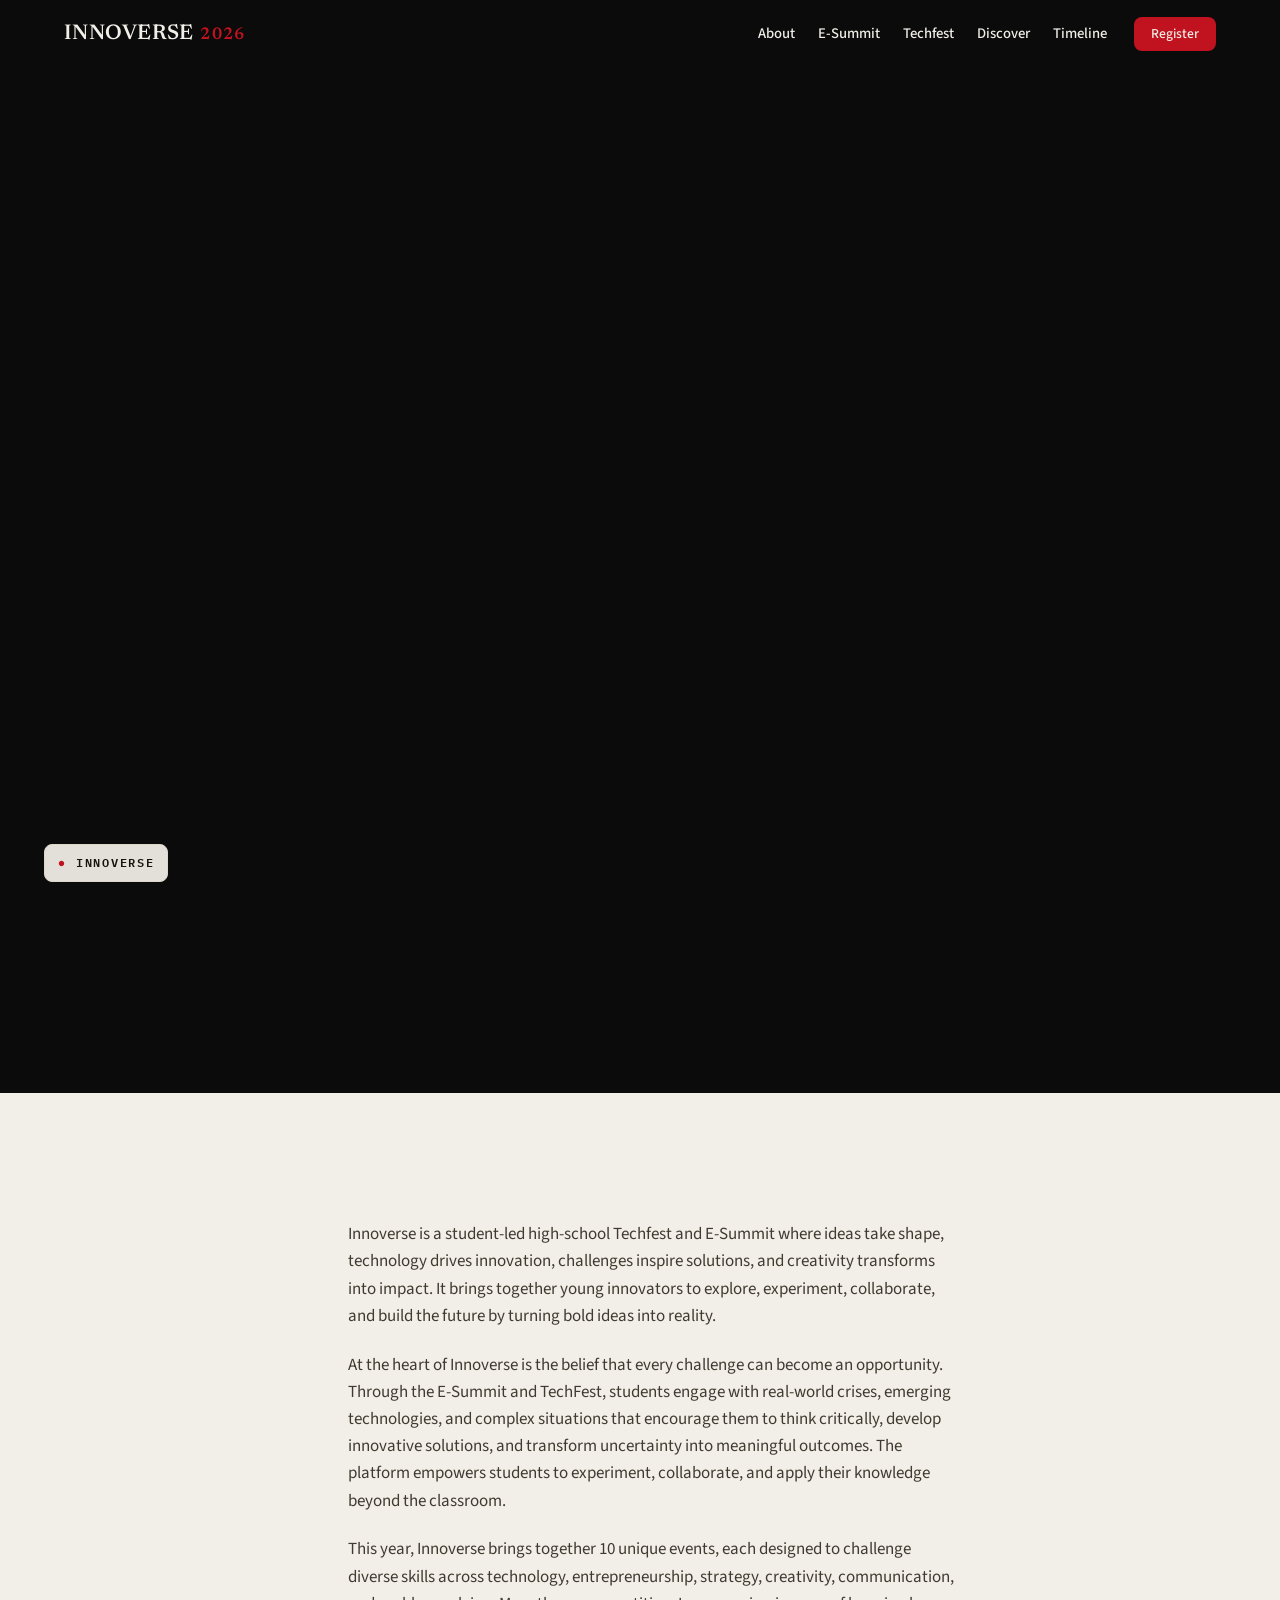
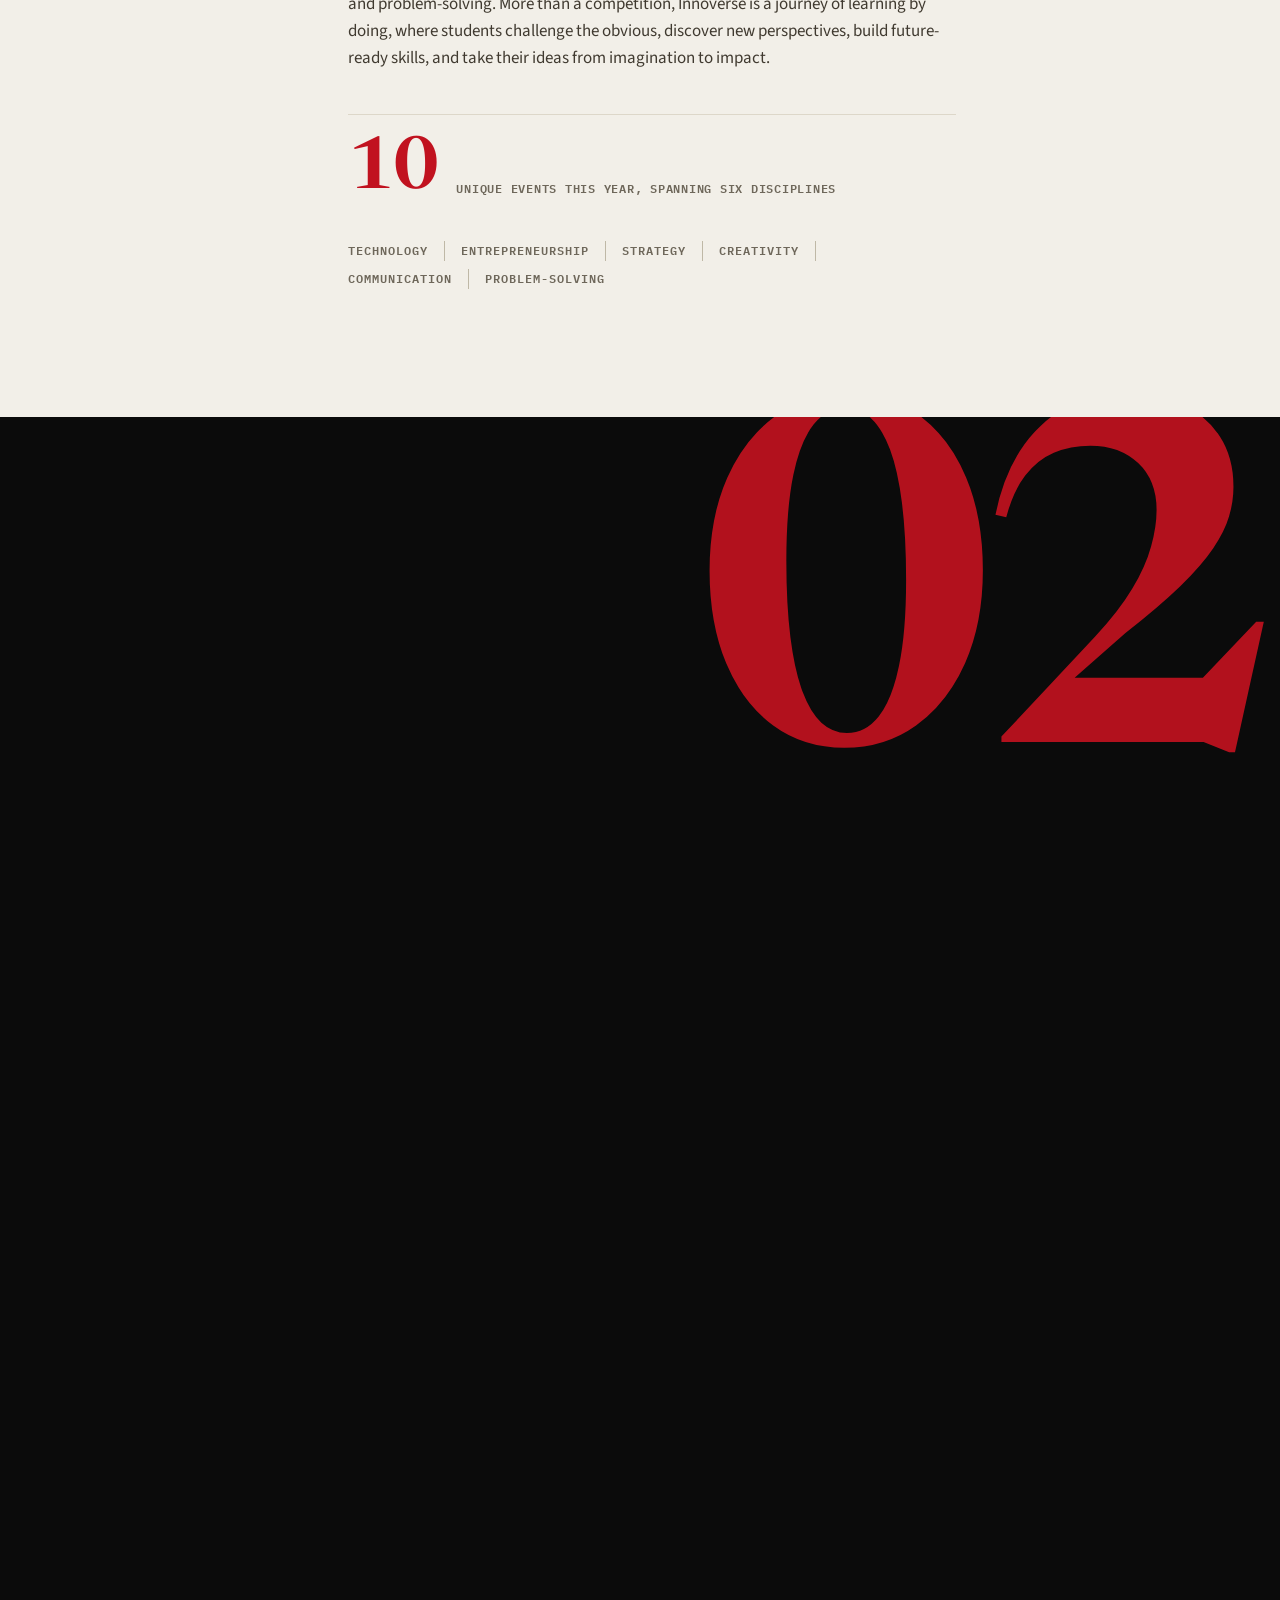
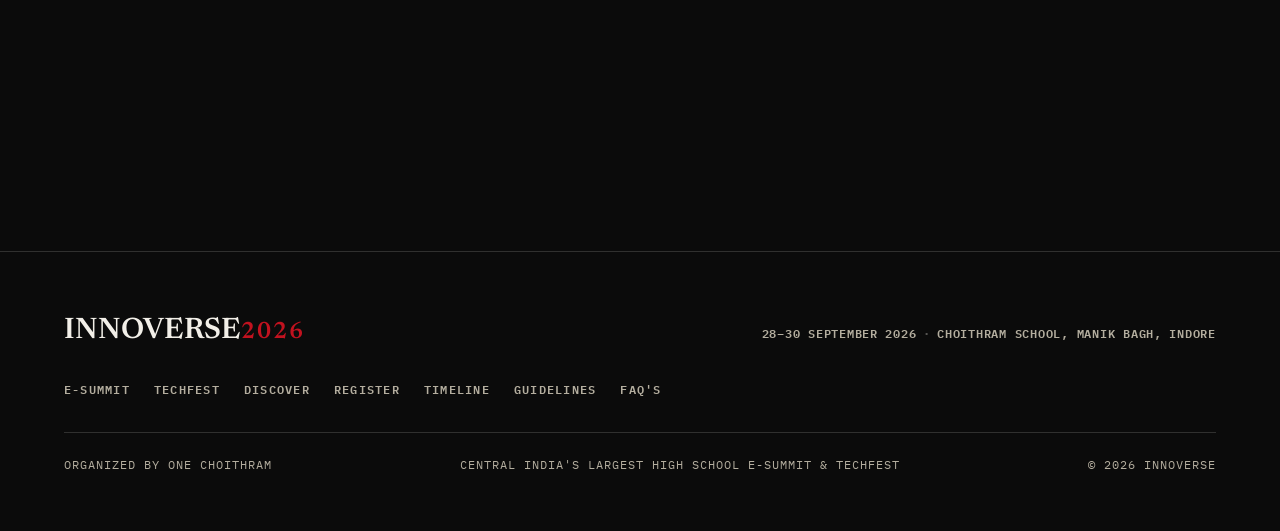
==== commit f9a3bd09: "Remove contents list links from homepage" ====
--- a/index.html
+++ b/index.html
@@ -116,20 +116,6 @@
             <div class="hc-cell"><span class="hc-num" id="cd-sec">--</span><span class="hc-unit">sec</span></div>
           </div>
           <p class="hc-sub">28 September 2026 · 9:30 AM IST</p>
-        </div>
-
-        <div class="contents" aria-label="Site contents">
-          <ol class="contents-list">
-            <li><a href="#about"><span class="c-num">01</span><span class="c-title">About Innoverse</span><svg class="c-arrow" viewBox="0 0 24 24" fill="none" stroke="currentColor" stroke-width="1.5" stroke-linecap="round" stroke-linejoin="round" aria-hidden="true"><path d="M7 17 17 7"/><path d="M7 7h10v10"/></svg></a></li>
-            <li><a href="#worlds"><span class="c-num">02</span><span class="c-title">Two Worlds</span><svg class="c-arrow" viewBox="0 0 24 24" fill="none" stroke="currentColor" stroke-width="1.5" stroke-linecap="round" stroke-linejoin="round" aria-hidden="true"><path d="M7 17 17 7"/><path d="M7 7h10v10"/></svg></a></li>
-            <li><a href="esummit.html"><span class="c-num">03</span><span class="c-title">E-Summit</span><svg class="c-arrow" viewBox="0 0 24 24" fill="none" stroke="currentColor" stroke-width="1.5" stroke-linecap="round" stroke-linejoin="round" aria-hidden="true"><path d="M7 17 17 7"/><path d="M7 7h10v10"/></svg></a></li>
-            <li><a href="techfest.html"><span class="c-num">04</span><span class="c-title">Techfest</span><svg class="c-arrow" viewBox="0 0 24 24" fill="none" stroke="currentColor" stroke-width="1.5" stroke-linecap="round" stroke-linejoin="round" aria-hidden="true"><path d="M7 17 17 7"/><path d="M7 7h10v10"/></svg></a></li>
-            <li><a href="quiz.html"><span class="c-num">05</span><span class="c-title">Discover Your Event</span><svg class="c-arrow" viewBox="0 0 24 24" fill="none" stroke="currentColor" stroke-width="1.5" stroke-linecap="round" stroke-linejoin="round" aria-hidden="true"><path d="M7 17 17 7"/><path d="M7 7h10v10"/></svg></a></li>
-            <li><a href="https://forms.gle/2wMmQGNTSf1ycA4x6"><span class="c-num">06</span><span class="c-title">Registration</span><svg class="c-arrow" viewBox="0 0 24 24" fill="none" stroke="currentColor" stroke-width="1.5" stroke-linecap="round" stroke-linejoin="round" aria-hidden="true"><path d="M7 17 17 7"/><path d="M7 7h10v10"/></svg></a></li>
-            <li><a href="timeline.html"><span class="c-num">07</span><span class="c-title">Timeline</span><svg class="c-arrow" viewBox="0 0 24 24" fill="none" stroke="currentColor" stroke-width="1.5" stroke-linecap="round" stroke-linejoin="round" aria-hidden="true"><path d="M7 17 17 7"/><path d="M7 7h10v10"/></svg></a></li>
-            <li><a href="guidelines.html"><span class="c-num">08</span><span class="c-title">Guidelines</span><svg class="c-arrow" viewBox="0 0 24 24" fill="none" stroke="currentColor" stroke-width="1.5" stroke-linecap="round" stroke-linejoin="round" aria-hidden="true"><path d="M7 17 17 7"/><path d="M7 7h10v10"/></svg></a></li>
-            <li><a href="faq.html"><span class="c-num">09</span><span class="c-title">FAQ's</span><svg class="c-arrow" viewBox="0 0 24 24" fill="none" stroke="currentColor" stroke-width="1.5" stroke-linecap="round" stroke-linejoin="round" aria-hidden="true"><path d="M7 17 17 7"/><path d="M7 7h10v10"/></svg></a></li>
-          </ol>
         </div>
 
       </div>
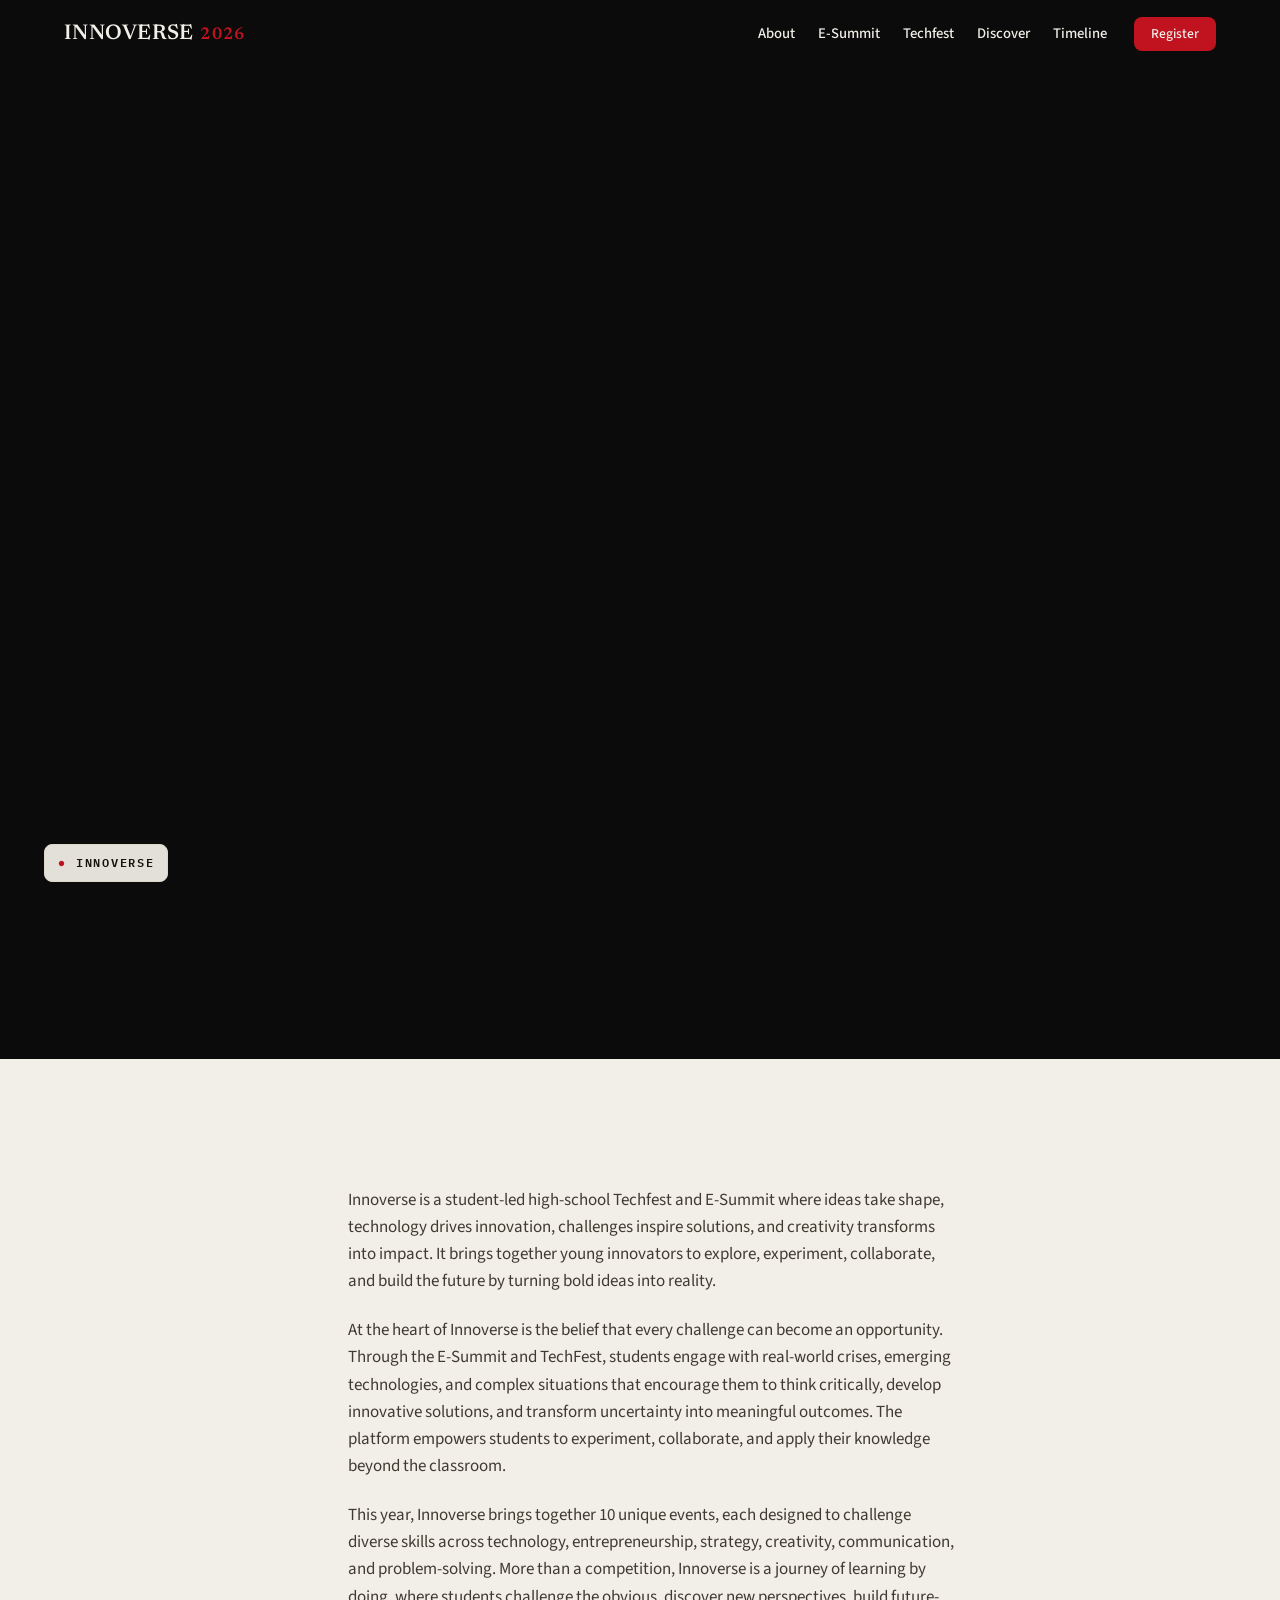
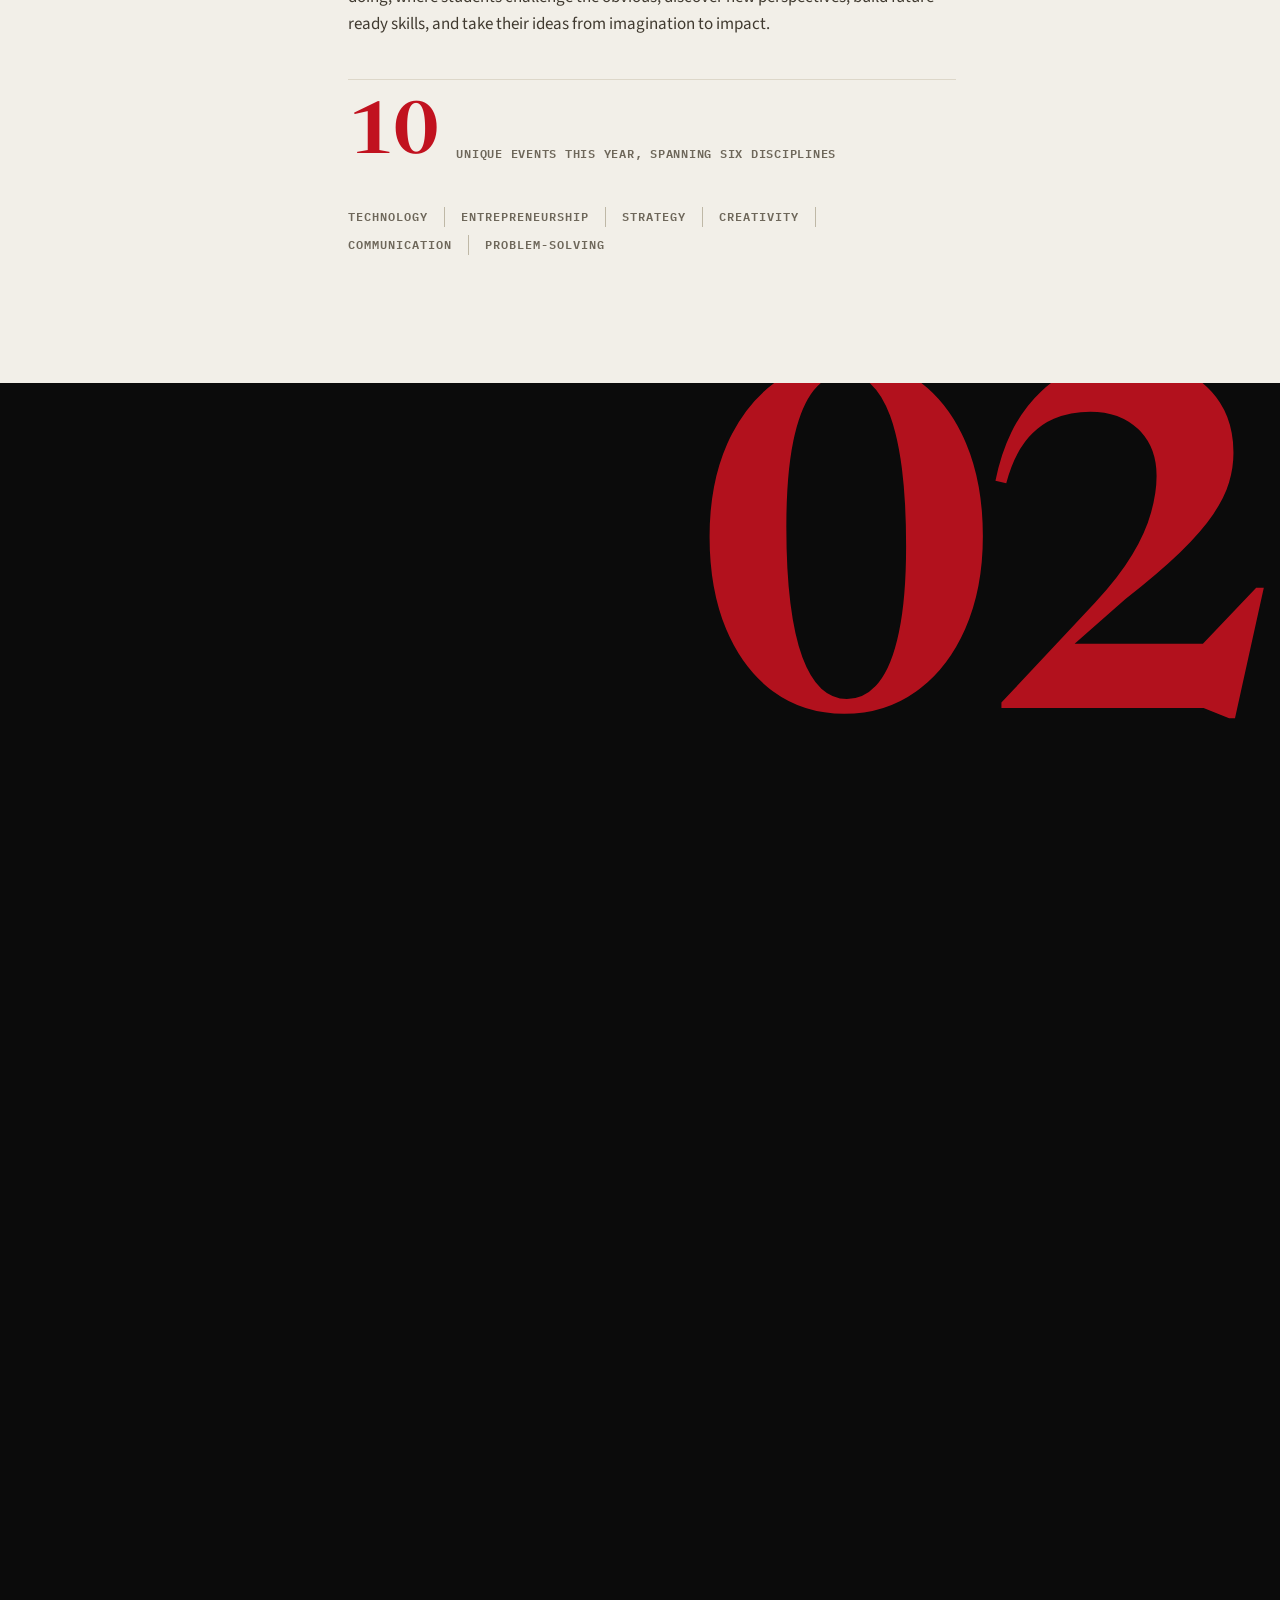
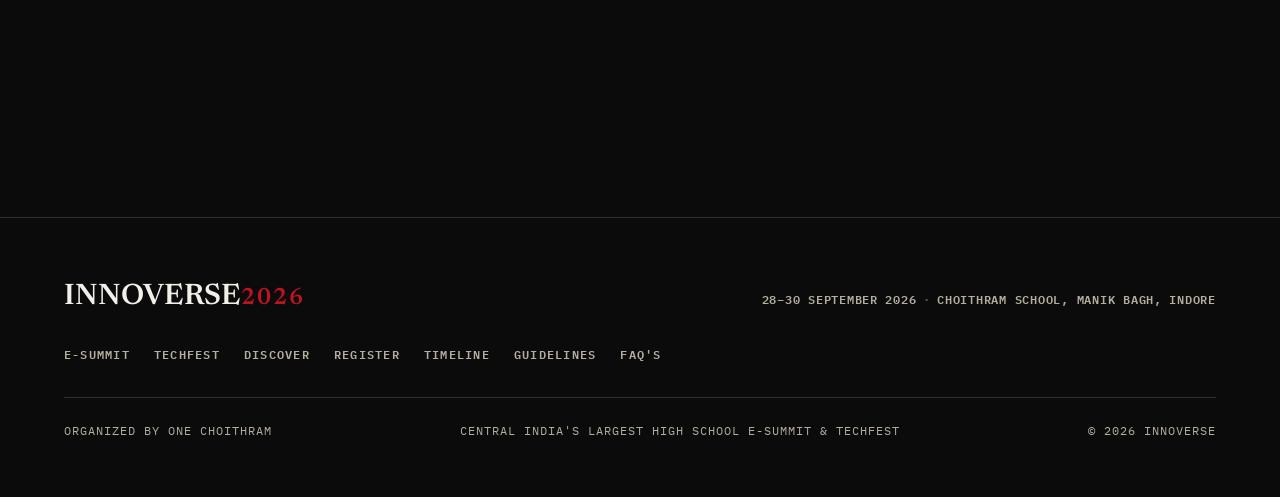
==== commit 1fdbdc3d: "Remove time text below countdown clock" ====
--- a/index.html
+++ b/index.html
@@ -115,7 +115,6 @@
             <div class="hc-cell"><span class="hc-num" id="cd-min">--</span><span class="hc-unit">min</span></div>
             <div class="hc-cell"><span class="hc-num" id="cd-sec">--</span><span class="hc-unit">sec</span></div>
           </div>
-          <p class="hc-sub">28 September 2026 · 9:30 AM IST</p>
         </div>
 
       </div>
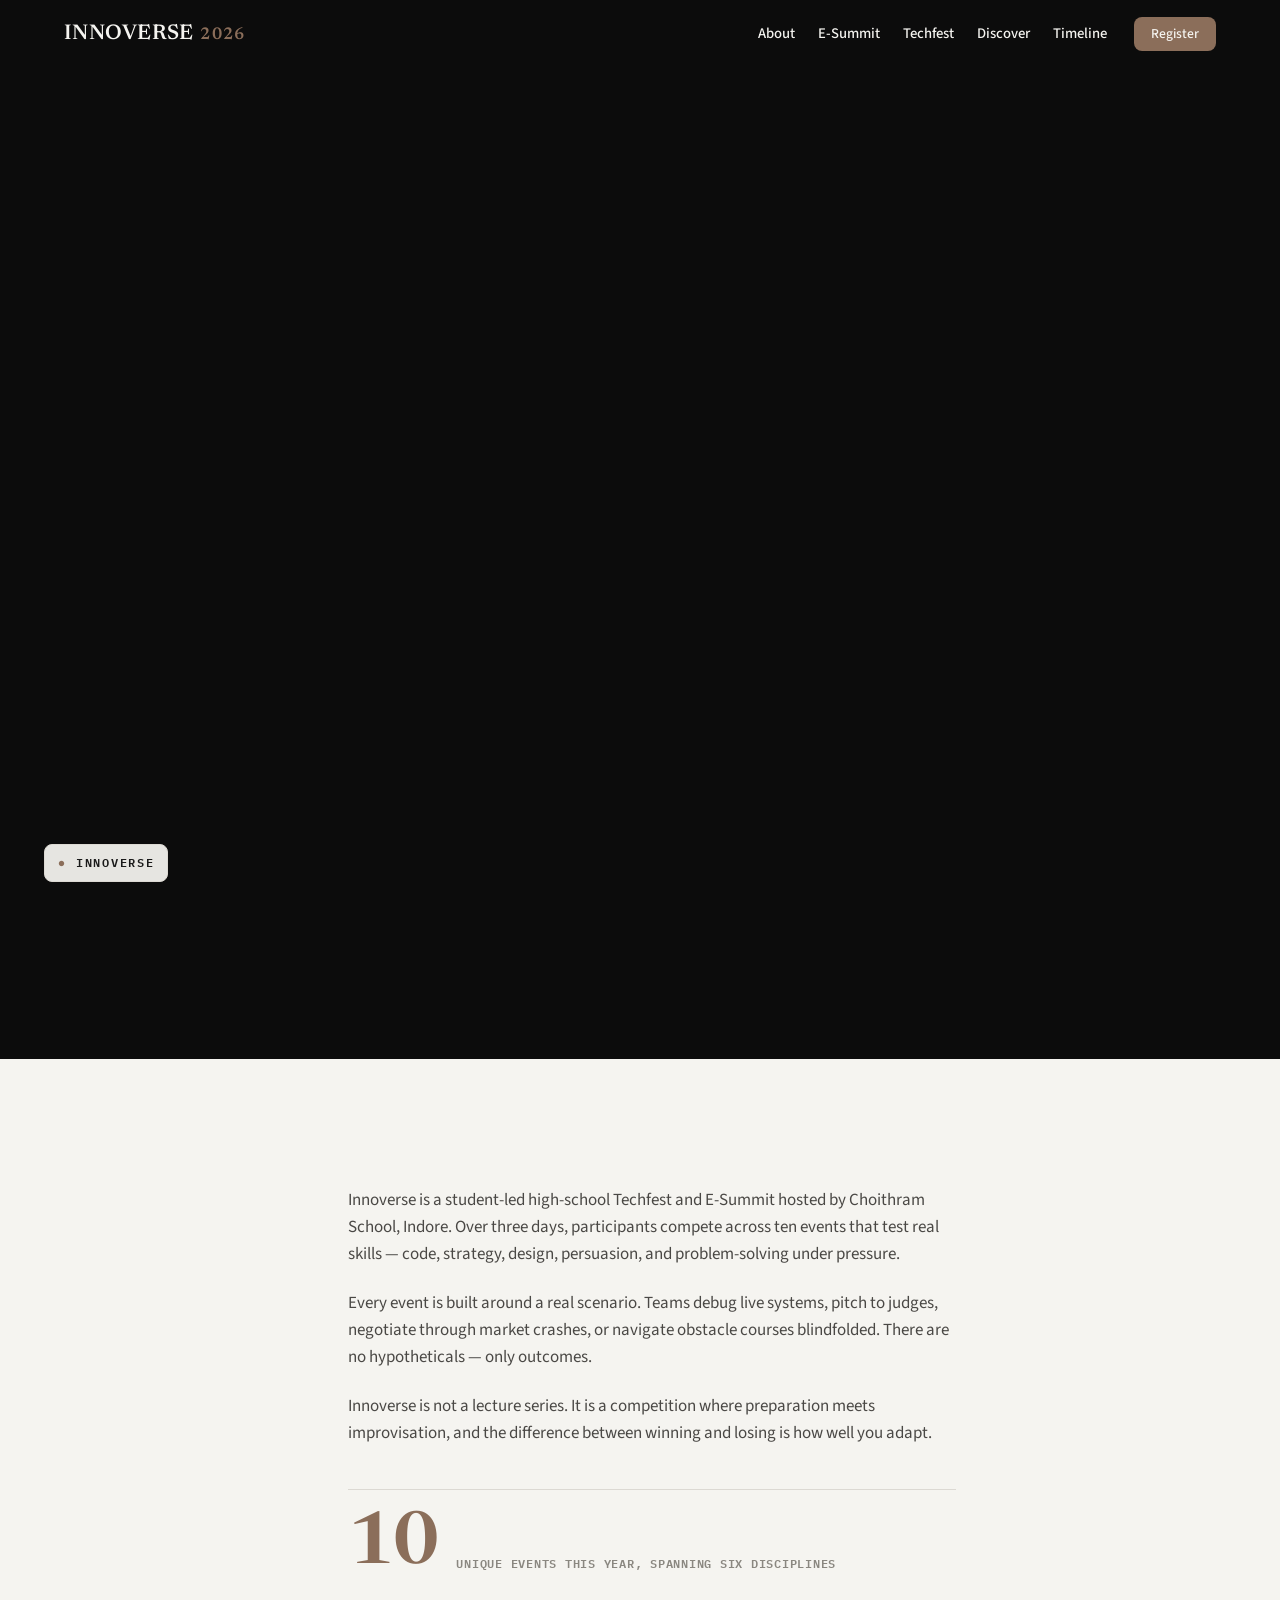
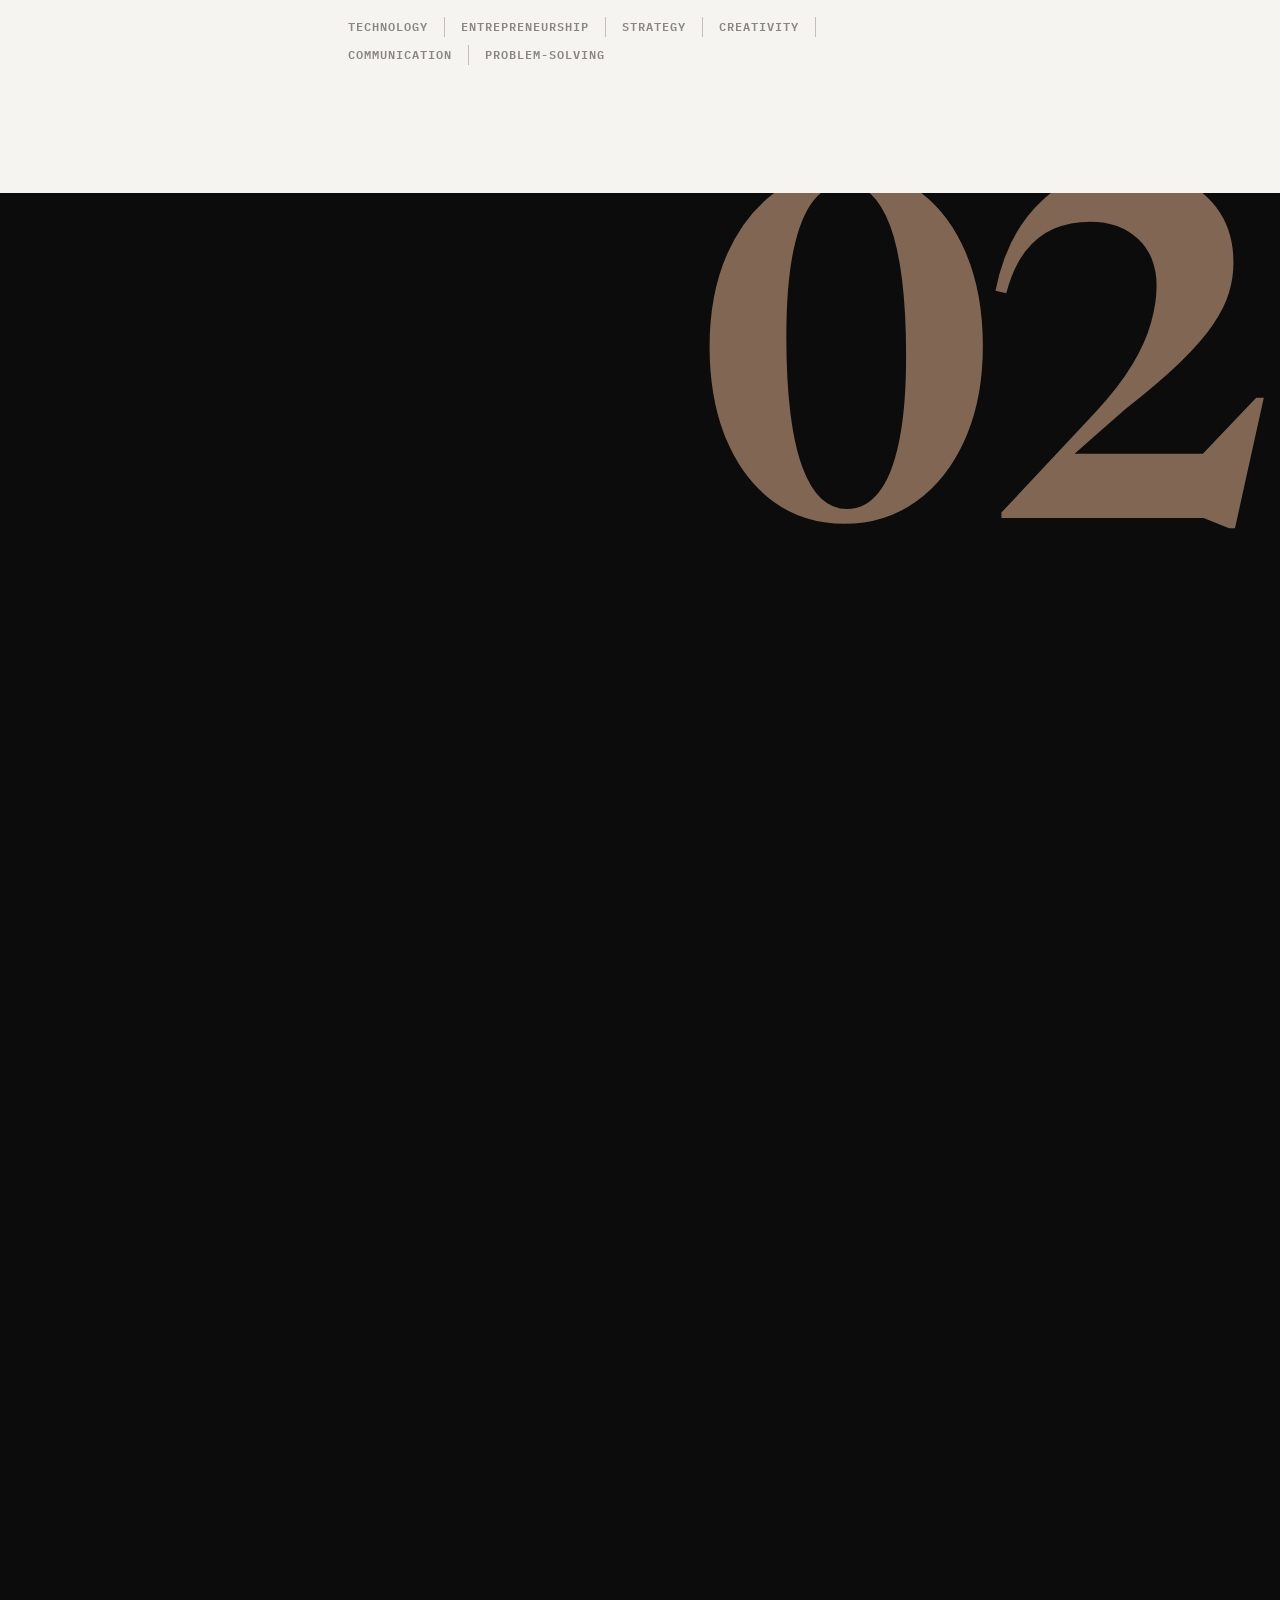
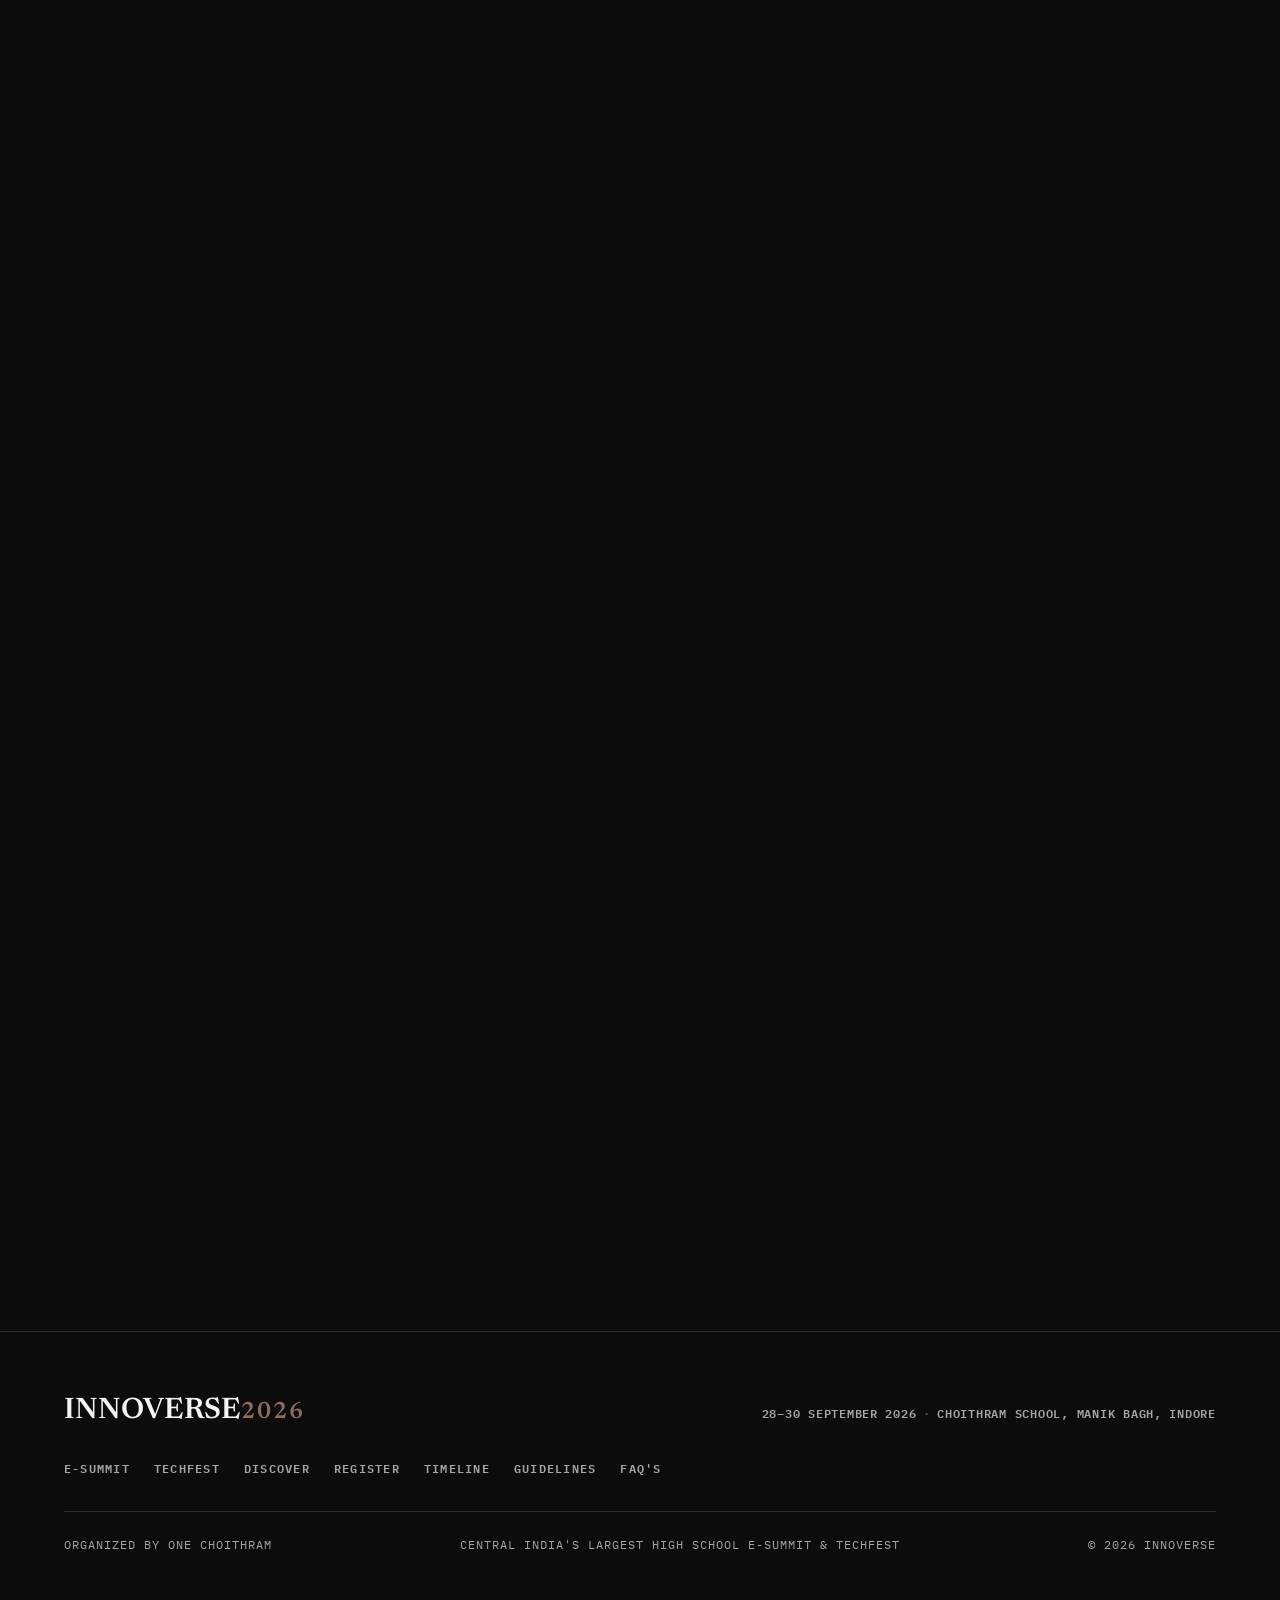
==== commit 99033f16: "Minimal redesign: muted palette, tighter content, quiz Q5 update" ====
--- a/index.html
+++ b/index.html
@@ -4,8 +4,8 @@
   <meta charset="UTF-8">
   <meta name="viewport" content="width=device-width, initial-scale=1.0">
   <title>INNOVERSE 2026 · Central India's Largest High School E-Summit &amp; Techfest</title>
-  <meta name="description" content="INNOVERSE 2026, organized by One Choithram, from 28–30 September 2026 at Choithram School, Manik Bagh, Indore. Central India's largest high school E-Summit and Techfest. Explore the two worlds, find your event, and register.">
-  <link rel="icon" href="data:image/svg+xml,%3Csvg xmlns='http://www.w3.org/2000/svg' viewBox='0 0 64 64'%3E%3Crect width='64' height='64' fill='%230B0B0B'/%3E%3Ctext x='32' y='42' font-family='Georgia,serif' font-size='30' font-weight='600' fill='%23C1121F' text-anchor='middle'%3EN%3C/text%3E%3C/svg%3E">
+  <meta name="description" content="INNOVERSE 2026, 28–30 September 2026 at Choithram School, Manik Bagh, Indore. Central India's largest high school E-Summit and Techfest. Ten events. Two worlds. Register now.">
+  <link rel="icon" href="data:image/svg+xml,%3Csvg xmlns='http://www.w3.org/2000/svg' viewBox='0 0 64 64'%3E%3Crect width='64' height='64' fill='%230B0B0B'/%3E%3Ctext x='32' y='42' font-family='Georgia,serif' font-size='30' font-weight='600' fill='%238B6E5A' text-anchor='middle'%3EN%3C/text%3E%3C/svg%3E">
   <link rel="stylesheet" href="assets/css/fonts.css?v=3">
   <link rel="stylesheet" href="assets/css/main.css?v=3">
 </head>
@@ -127,9 +127,9 @@
         </div>
 
         <div class="about-main">
-          <p>Innoverse is a student-led high-school Techfest and E-Summit where ideas take shape, technology drives innovation, challenges inspire solutions, and creativity transforms into impact. It brings together young innovators to explore, experiment, collaborate, and build the future by turning bold ideas into reality.</p>
-          <p>At the heart of Innoverse is the belief that every challenge can become an opportunity. Through the E-Summit and TechFest, students engage with real-world crises, emerging technologies, and complex situations that encourage them to think critically, develop innovative solutions, and transform uncertainty into meaningful outcomes. The platform empowers students to experiment, collaborate, and apply their knowledge beyond the classroom.</p>
-          <p>This year, Innoverse brings together 10 unique events, each designed to challenge diverse skills across technology, entrepreneurship, strategy, creativity, communication, and problem-solving. More than a competition, Innoverse is a journey of learning by doing, where students challenge the obvious, discover new perspectives, build future-ready skills, and take their ideas from imagination to impact.</p>
+          <p>Innoverse is a student-led high-school Techfest and E-Summit hosted by Choithram School, Indore. Over three days, participants compete across ten events that test real skills — code, strategy, design, persuasion, and problem-solving under pressure.</p>
+          <p>Every event is built around a real scenario. Teams debug live systems, pitch to judges, negotiate through market crashes, or navigate obstacle courses blindfolded. There are no hypotheticals — only outcomes.</p>
+          <p>Innoverse is not a lecture series. It is a competition where preparation meets improvisation, and the difference between winning and losing is how well you adapt.</p>
 
           <div class="about-stat" aria-hidden="false">
             <span class="stat-num">10</span>
@@ -154,14 +154,14 @@
         <div class="worlds-head" data-reveal>
           <p class="kicker">02 · Choose your world</p>
           <h2 class="h2" id="worldsTitle">Two worlds. One Innoverse.</h2>
-          <p class="lede">Every Innoverse event sits in one of two worlds. One is built around building ventures and persuasion. The other around building machines and code. Both run over the same three days at the same venue. You enter one.</p>
+          <p class="lede">Ten events split into two worlds. E-Summit is about ventures, strategy, and persuasion. Techfest is about code, circuits, and competition. Both run over three days. You enter one.</p>
         </div>
 
         <div class="worlds-grid">
           <article class="world-panel" data-reveal>
             <p class="wp-cat">World 01</p>
             <h3 class="wp-name">E-Summit</h3>
-            <p class="wp-desc">Startups, strategies, and pitches. Solve business problems, launch ideas, and learn to persuade.</p>
+            <p class="wp-desc">Strategy, persuasion, and business execution. Solve problems, pitch ideas, and launch ventures.</p>
             <ul class="wp-events">
               <li><span class="we-num">01</span> The Brand Reboot</li>
               <li><span class="we-num">02</span> Pitch Arena</li>
@@ -177,7 +177,7 @@
           <article class="world-panel" data-reveal>
             <p class="wp-cat">World 02</p>
             <h3 class="wp-name">Techfest</h3>
-            <p class="wp-desc">Code, circuits, and competition. Build prototypes, race robots, and solve under pressure.</p>
+            <p class="wp-desc">Code, circuits, and competition. Build systems, race robots, and solve under pressure.</p>
             <ul class="wp-events">
               <li><span class="we-num">01</span> Code Decode</li>
               <li><span class="we-num">02</span> Frontier-1</li>
@@ -197,12 +197,12 @@
       <div class="container contact-grid">
         <div data-reveal>
           <p class="kicker" style="margin-bottom:1.4rem;">03 · Discover</p>
-          <p class="conclusion-text">Not sure which event is yours? Five questions. One answer.</p>
-          <p class="conclusion-see">Which one is yours?</p>
+          <p class="conclusion-text">Ten events. Five questions. One match.</p>
+          <p class="conclusion-see">Find yours.</p>
         </div>
         <div class="contact-block" aria-label="Take the event recommender" data-reveal style="--rd:.1s">
           <p class="kicker" id="discoverTitle">The event quiz</p>
-          <p class="lede" style="margin-bottom:1rem;">Five sliders across the real Innoverse events: business or tech, build or strategize, pressure or preparation, solo or team, pitch or execute.</p>
+          <p class="lede" style="margin-bottom:1rem;">Answer five slides about how you think and work. The quiz matches you to the event that fits.</p>
           <div style="margin-top:1.5rem; display:flex; flex-wrap:wrap; gap:0.9rem;">
             <a class="btn btn-primary" href="quiz.html">Find your match
               <svg viewBox="0 0 24 24" fill="none" stroke="currentColor" stroke-width="1.5" stroke-linecap="round" stroke-linejoin="round" aria-hidden="true"><path d="M7 17 17 7"/><path d="M7 7h10v10"/></svg>
@@ -216,12 +216,12 @@
       <div class="container contact-grid">
         <div data-reveal>
           <p class="kicker" style="margin-bottom:1.4rem;">04 · Registration</p>
-          <p class="conclusion-text">Registration is straightforward and free. Five steps, one event, done.</p>
+          <p class="conclusion-text">Registration is free and takes under five minutes. One event per participant.</p>
           <p class="conclusion-see">You're in.</p>
         </div>
         <div class="contact-block" aria-label="Register for Innoverse" data-reveal style="--rd:.1s">
           <p class="kicker" id="registerTeaserTitle">Register</p>
-          <p class="lede" style="margin-bottom:1rem;">One event per participant. Information, team, event, review, complete. Read the guidelines before you submit.</p>
+          <p class="lede" style="margin-bottom:1rem;">Pick an event, form a team, submit. Read the guidelines before you register.</p>
           <div style="margin-top:1.5rem; display:flex; flex-wrap:wrap; gap:0.9rem;">
             <a class="btn btn-primary" href="https://forms.gle/2wMmQGNTSf1ycA4x6">Register now</a>
             <a class="btn btn-ghost" href="guidelines.html">Read guidelines</a>
@@ -234,7 +234,7 @@
       <div class="container contact-grid">
         <div data-reveal>
           <p class="kicker" style="margin-bottom:1.4rem;">05 · Contact</p>
-          <p class="conclusion-text">Every great innovation begins with one bold idea. Innoverse brings together the thinkers, creators and changemakers of tomorrow to transform ideas into real world solutions. The journey starts here!</p>
+          <p class="conclusion-text">Questions about events, registration, or logistics? Reach out — we'll help.</p>
           <p class="conclusion-see">See you at Innoverse.</p>
         </div>
 
--- a/assets/css/main.css
+++ b/assets/css/main.css
@@ -1,24 +1,24 @@
 :root {
-  --bg: #F2EFE8;
-  --surface: #F7F4EE;
-  --ink: #17130D;
-  --ink-soft: #403A30;
-  --muted: #6E675A;
-  --hairline: #DDD7C9;
-  --hairline-strong: #BFB8A6;
-
-  --dark: #0B0B0B;
-  --dark-panel: #131210;
-  --paper: #F2EFE8;
-  --paper-muted: #B4AE9F;
-  --dark-hairline: rgba(242, 239, 232, 0.16);
-  --dark-hairline-strong: rgba(242, 239, 232, 0.34);
-
-  --accent: #C1121F;
-  --accent-deep: #9E0F19;
-  --accent-bright: #E63340;
-  --accent-wash: #F3D8D8;
-  --on-accent: #F7F4EE;
+  --bg: #F5F4F0;
+  --surface: #EEECEA;
+  --ink: #1A1A1A;
+  --ink-soft: #4A4845;
+  --muted: #8A8780;
+  --hairline: #DCD9D3;
+  --hairline-strong: #C4C0B9;
+
+  --dark: #0C0C0C;
+  --dark-panel: #141413;
+  --paper: #F5F4F0;
+  --paper-muted: #A8A5A0;
+  --dark-hairline: rgba(245, 244, 240, 0.14);
+  --dark-hairline-strong: rgba(245, 244, 240, 0.3);
+
+  --accent: #8B6E5A;
+  --accent-deep: #6E5748;
+  --accent-bright: #A4856F;
+  --accent-wash: #F0EAE4;
+  --on-accent: #F5F4F0;
 
   --r: 8px;
 
@@ -304,7 +304,7 @@
 .spinner {
   width: 1em;
   height: 1em;
-  border: 2px solid rgba(242, 239, 232, 0.35);
+  border: 2px solid rgba(245, 244, 240, 0.35);
   border-top-color: currentColor;
   border-radius: 50%;
   animation: spin 0.7s linear infinite;
@@ -340,7 +340,7 @@
 }
 
 .site-header.is-scrolled {
-  background: rgba(242, 239, 232, 0.94);
+  background: rgba(245, 244, 240, 0.94);
   -webkit-backdrop-filter: blur(10px);
   backdrop-filter: blur(10px);
   color: var(--ink);
@@ -483,7 +483,7 @@
   text-transform: uppercase;
   color: var(--muted);
   font-weight: 600;
-  background: rgba(242, 239, 232, 0.94);
+  background: rgba(245, 244, 240, 0.94);
   -webkit-backdrop-filter: blur(8px);
   backdrop-filter: blur(8px);
   border: 1px solid var(--hairline);
@@ -498,7 +498,7 @@
 .you-are-here a:hover { color: var(--accent); }
 .you-are-here .yah-here { color: var(--ink); }
 .dark .you-are-here {
-  background: rgba(11, 11, 11, 0.85);
+  background: rgba(12, 12, 12, 0.85);
   border-color: var(--dark-hairline);
   color: var(--paper-muted);
 }
@@ -607,7 +607,7 @@
 .hc-cell {
   border: 1px solid var(--dark-hairline-strong);
   border-radius: var(--r);
-  background: rgba(255, 255, 255, 0.03);
+  background: rgba(245, 244, 240, 0.03);
   padding: 0.95rem 0.5rem 0.85rem;
   text-align: center;
 }
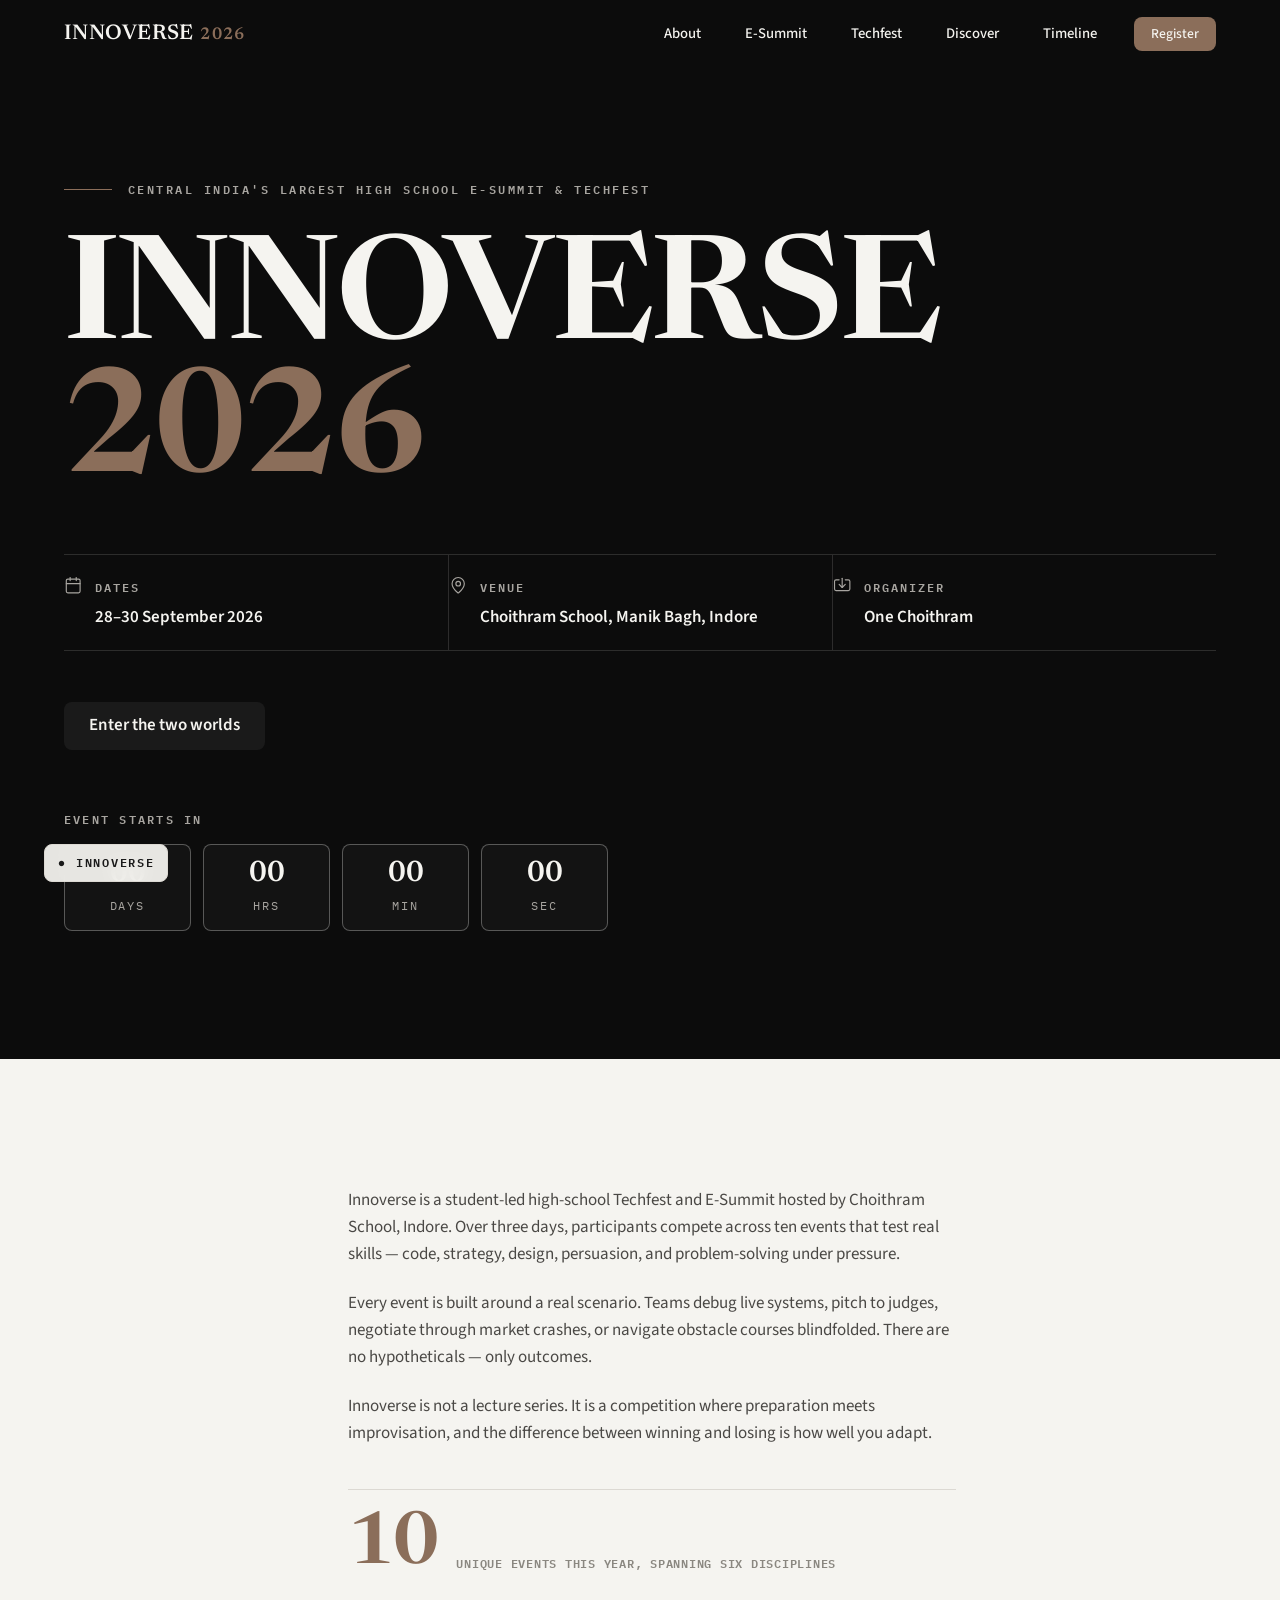
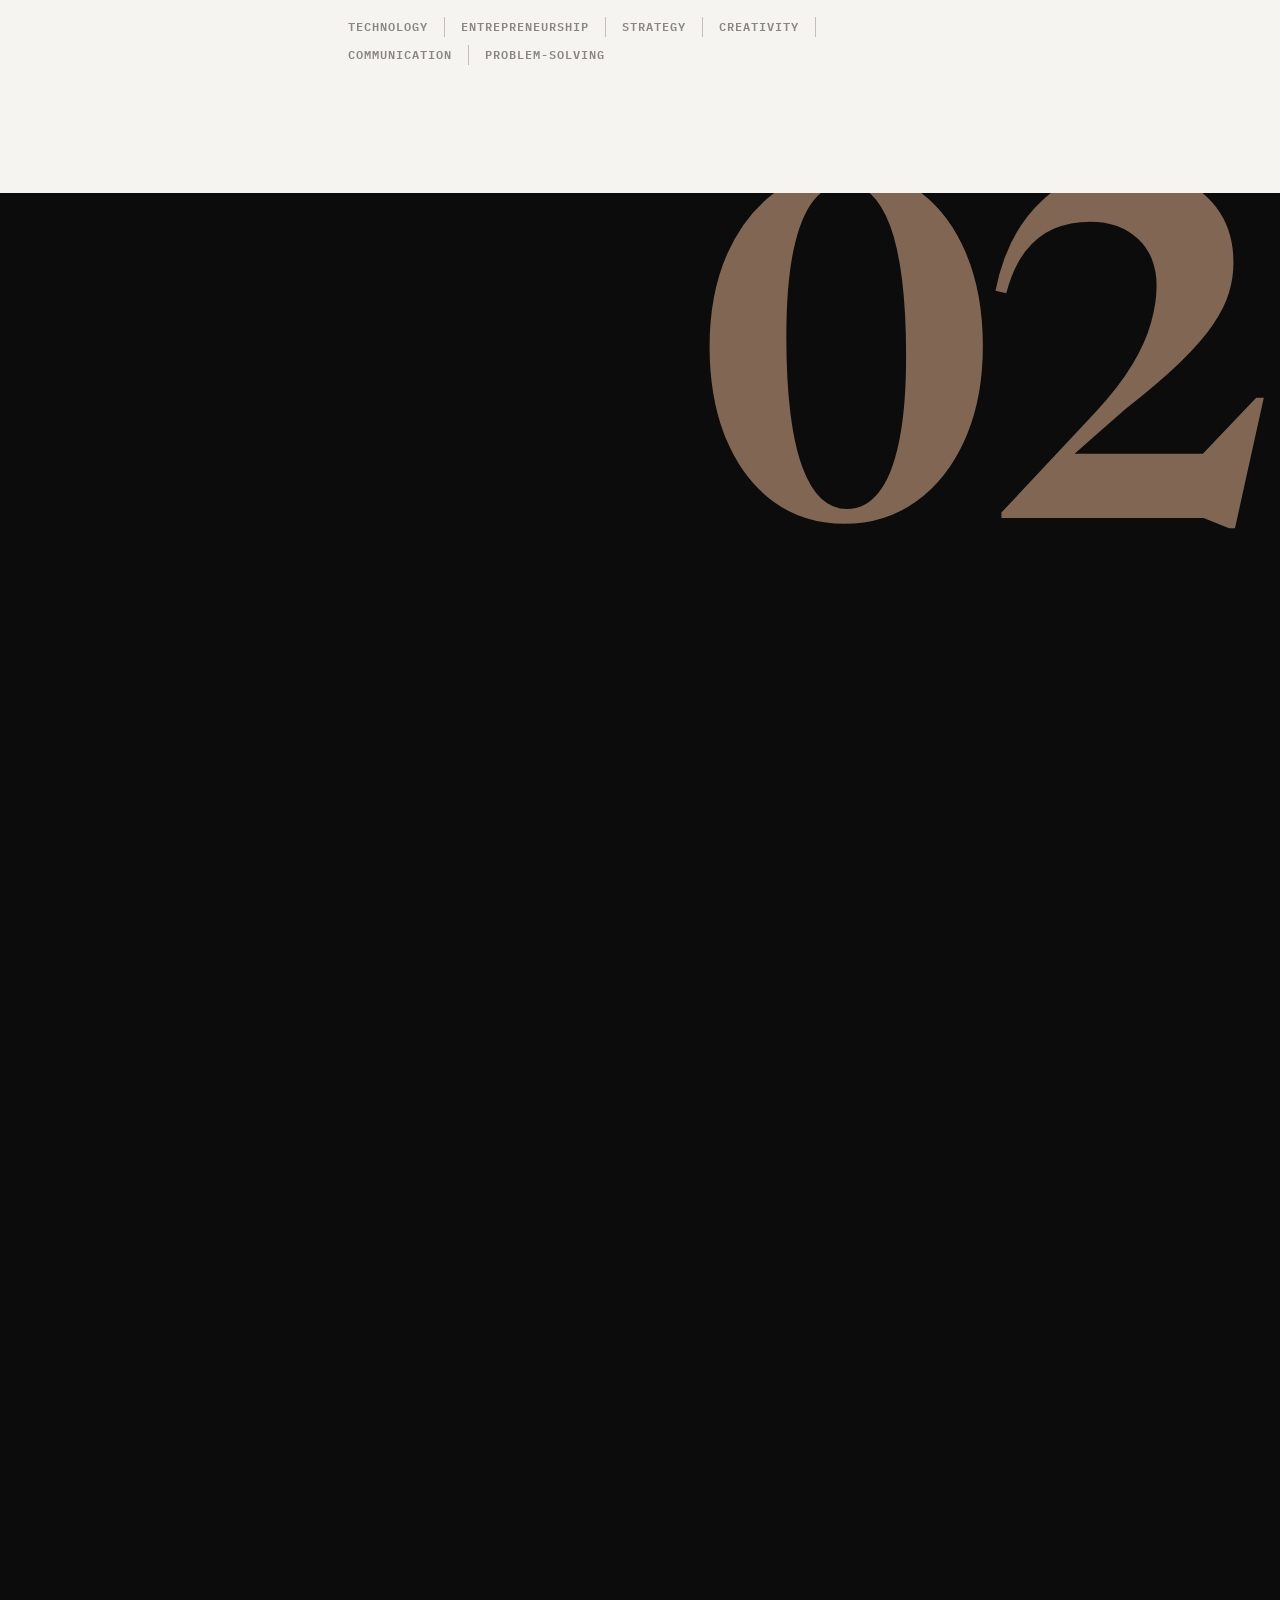
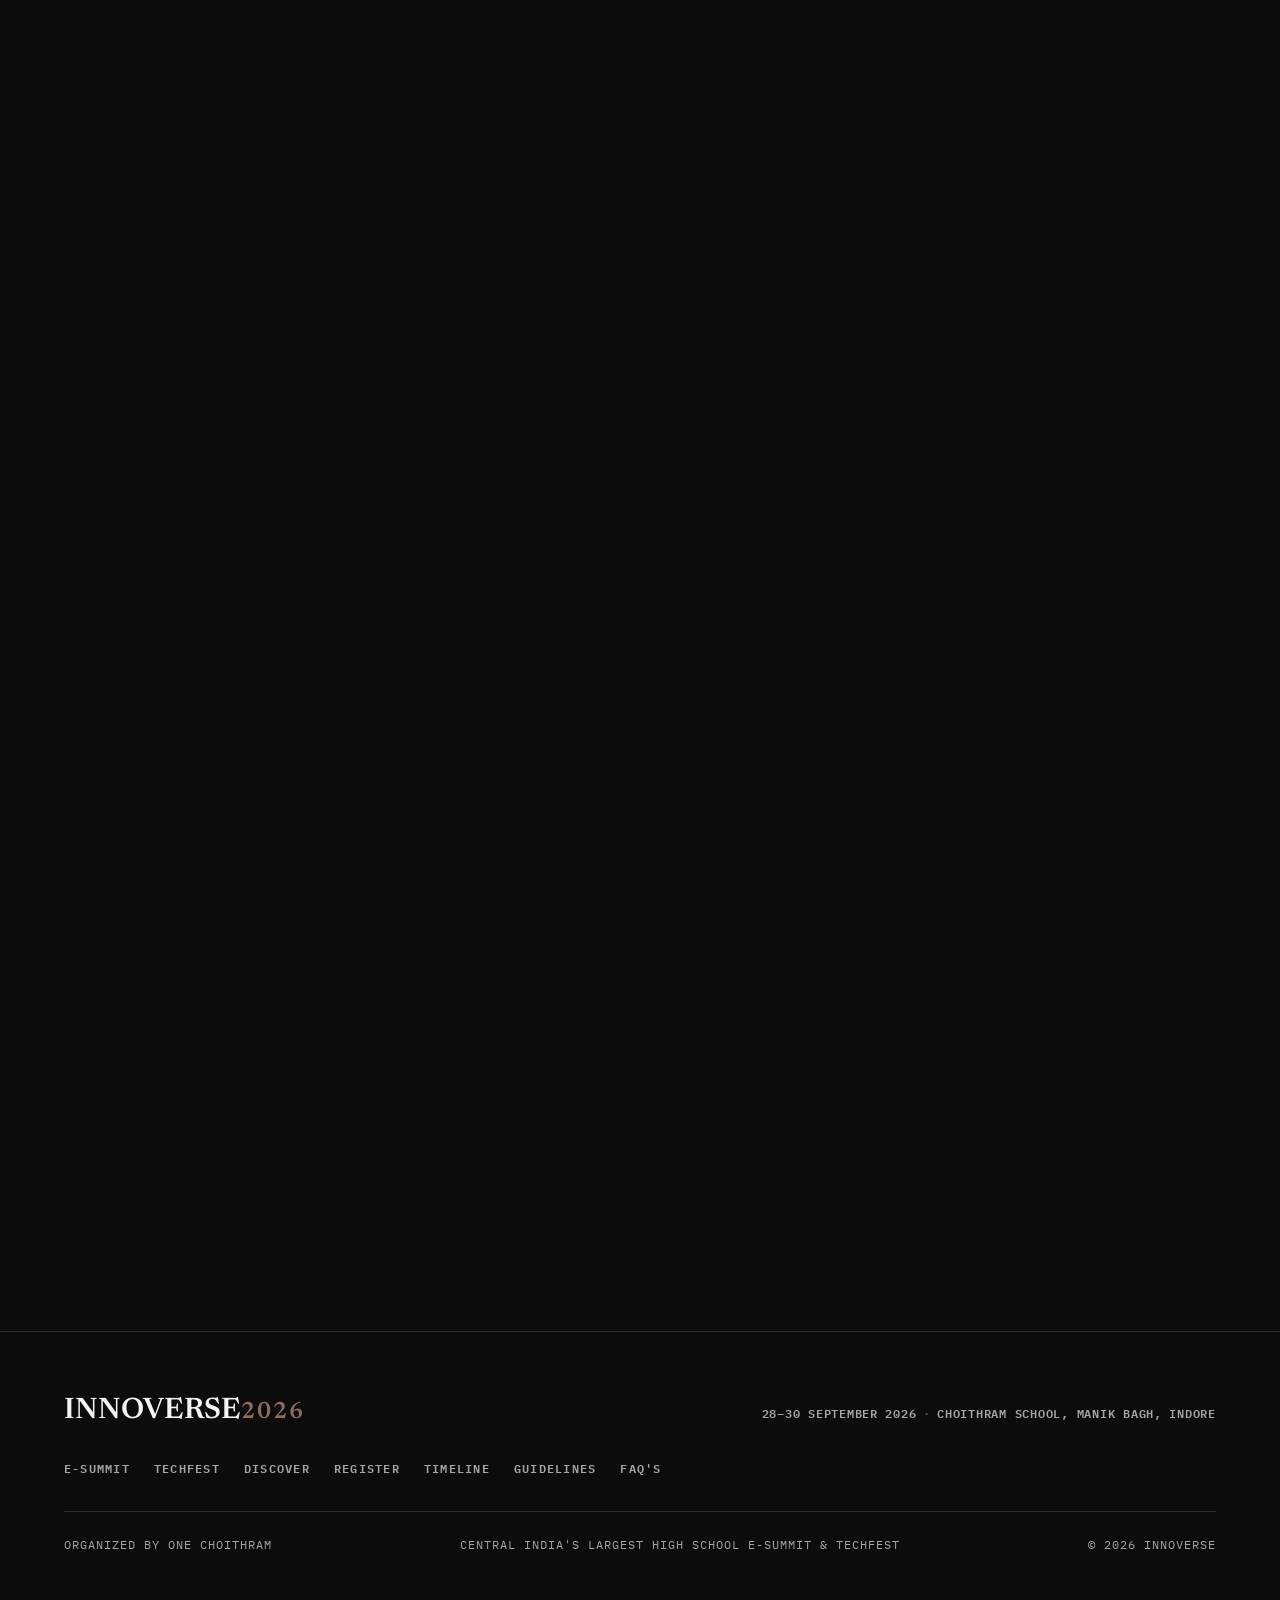
==== commit a6aff7c2: "Strip AI styling: remove portal shapes/rings, fix nav active, clean hovers" ====
--- a/index.html
+++ b/index.html
@@ -15,21 +15,6 @@
   <div class="scroll-progress" id="scrollProgress" aria-hidden="true"></div>
 
   <div class="portal" id="portal" aria-hidden="true">
-    <div class="portal-shapes">
-      <i class="ps" style="--tx:-46vw;--ty:-34vh;--r:8deg;--d:.05s"></i>
-      <i class="ps is-rect" style="--tx:40vw;--ty:-40vh;--r:-12deg;--d:.15s"></i>
-      <i class="ps is-circle" style="--tx:-34vw;--ty:38vh;--r:0deg;--d:.1s"></i>
-      <i class="ps is-tri" style="--tx:44vw;--ty:30vh;--r:180deg;--d:.2s"></i>
-      <i class="ps is-cross" style="--tx:-20vw;--ty:20vh;--r:45deg;--d:.25s"></i>
-      <i class="ps is-square" style="--tx:24vw;--ty:36vh;--r:18deg;--d:.35s"></i>
-      <i class="ps is-rect" style="--tx:-38vw;--ty:-12vh;--r:90deg;--d:.3s"></i>
-      <i class="ps is-circle" style="--tx:18vw;--ty:-32vh;--r:0deg;--d:.4s"></i>
-      <i class="ps is-tri" style="--tx:-26vw;--ty:-44vh;--r:0deg;--d:.45s"></i>
-      <i class="ps is-cross" style="--tx:36vw;--ty:8vh;--r:90deg;--d:.5s"></i>
-      <i class="ps is-square" style="--tx:-12vw;--ty:44vh;--r:12deg;--d:.55s"></i>
-      <i class="ps is-rect" style="--tx:30vw;--ty:-16vh;--r:-45deg;--d:.6s"></i>
-    </div>
-    <div class="portal-rings" aria-hidden="true"><i></i><i></i><i></i></div>
     <div class="portal-title">INNOVERSE<span>2026</span></div>
   </div>
 
--- a/assets/css/main.css
+++ b/assets/css/main.css
@@ -1,2104 +1,2048 @@
-:root {
-  --bg: #F5F4F0;
-  --surface: #EEECEA;
-  --ink: #1A1A1A;
-  --ink-soft: #4A4845;
-  --muted: #8A8780;
-  --hairline: #DCD9D3;
-  --hairline-strong: #C4C0B9;
-
-  --dark: #0C0C0C;
-  --dark-panel: #141413;
-  --paper: #F5F4F0;
-  --paper-muted: #A8A5A0;
-  --dark-hairline: rgba(245, 244, 240, 0.14);
-  --dark-hairline-strong: rgba(245, 244, 240, 0.3);
-
-  --accent: #8B6E5A;
-  --accent-deep: #6E5748;
-  --accent-bright: #A4856F;
-  --accent-wash: #F0EAE4;
-  --on-accent: #F5F4F0;
-
-  --r: 8px;
-
-  --font-display: "Newsreader", "Georgia", serif;
-  --font-body: "Source Sans 3", "Segoe UI", system-ui, sans-serif;
-  --font-mono: "IBM Plex Mono", ui-monospace, "SF Mono", "Cascadia Mono", monospace;
-
-  --fs-hero: clamp(3.2rem, 12vw, 9rem);
-  --fs-title: clamp(2.75rem, 6vw, 4.5rem);
-  --fs-h2: clamp(2rem, 4vw, 2.9rem);
-  --fs-h3: clamp(1.4rem, 2.6vw, 1.85rem);
-  --fs-body: 1.0625rem;
-  --fs-lead: 1.28rem;
-  --fs-label: 0.78rem;
-  --fs-kicker: 0.78rem;
-  --fs-meta: 0.78rem;
-
-  --ease: cubic-bezier(0.4, 0, 0.2, 1);
-  --dur: 220ms;
-
-  --header-h: 68px;
-  --gutter: clamp(20px, 4.5vw, 44px);
-  --section-pad: clamp(4.75rem, 10vw, 8.5rem);
-}
-
-*, *::before, *::after { box-sizing: border-box; }
-
-html {
-  scroll-behavior: smooth;
-  scroll-padding-top: calc(var(--header-h) + 8px);
-  -webkit-text-size-adjust: 100%;
-}
-
-body {
-  margin: 0;
-  font-family: var(--font-body);
-  font-size: var(--fs-body);
-  line-height: 1.6;
-  color: var(--ink);
-  background: var(--bg);
-  text-rendering: optimizeLegibility;
-  -webkit-font-smoothing: antialiased;
-}
-
-img, svg { display: block; }
-h1, h2, h3, h4, p, ul, ol, figure { margin: 0; }
-[hidden] { display: none !important; }
-
-a {
-  color: var(--ink);
-  text-underline-offset: 3px;
-  transition: color var(--dur) var(--ease);
-}
-a:hover { color: var(--accent); }
-
-::selection { background: var(--accent); color: var(--paper); }
-
-:focus-visible {
-  outline: 2px solid var(--accent);
-  outline-offset: 3px;
-  border-radius: 2px;
-}
-
-@media (prefers-reduced-motion: reduce) {
-  html { scroll-behavior: auto; }
-  *, *::before, *::after {
-    animation-duration: 0.01ms !important;
-    animation-iteration-count: 1 !important;
-    transition-duration: 0.01ms !important;
-  }
-}
-
-.container {
-  width: 100%;
-  max-width: 1240px;
-  margin-inline: auto;
-  padding-inline: var(--gutter);
-}
-
-.section { padding-block: var(--section-pad); }
-
-.kicker {
-  font-family: var(--font-mono);
-  font-size: var(--fs-kicker);
-  letter-spacing: 0.2em;
-  text-transform: uppercase;
-  color: var(--muted);
-  font-weight: 600;
-}
-
-.sec-index {
-  font-family: var(--font-mono);
-  font-size: var(--fs-kicker);
-  letter-spacing: 0.16em;
-  text-transform: uppercase;
-  color: var(--muted);
-  font-weight: 600;
-}
-
-.h2 {
-  font-family: var(--font-display);
-  font-weight: 500;
-  line-height: 1.02;
-  letter-spacing: -0.015em;
-  font-size: var(--fs-h2);
-  text-wrap: balance;
-}
-
-.h3 {
-  font-family: var(--font-display);
-  font-weight: 500;
-  line-height: 1.12;
-  letter-spacing: -0.01em;
-  font-size: var(--fs-h3);
-}
-
-.info-head .h2,
-.quiz-head .h2,
-.reg-head .h2 { font-size: var(--fs-title); }
-
-.lede {
-  font-size: var(--fs-body);
-  line-height: 1.6;
-  color: var(--ink-soft);
-}
-
-.outcome {
-  font-family: var(--font-display);
-  font-size: var(--fs-body);
-  line-height: 1.6;
-  font-weight: 400;
-  color: var(--ink);
-}
-
-.rule { border: 0; border-top: 1px solid var(--hairline); }
-
-.js [data-reveal] {
-  opacity: 0;
-  transform: translateY(14px);
-  transition: opacity 0.6s var(--ease), transform 0.6s var(--ease);
-  transition-delay: var(--rd, 0s);
-}
-.js [data-reveal].is-in { opacity: 1; transform: none; }
-@media (prefers-reduced-motion: reduce) {
-  .js [data-reveal] { opacity: 1; transform: none; transition: none; }
-}
-
-.js .site-header { animation: headerDrop 0.7s var(--ease) 0.05s backwards; }
-@keyframes headerDrop {
-  from { opacity: 0; transform: translateY(-14px); }
-  to { opacity: 1; transform: none; }
-}
-
-.portal { display: none; }
-.js .portal {
-  position: fixed;
-  inset: 0;
-  z-index: 300;
-  display: grid;
-  place-items: center;
-  background: var(--dark);
-  overflow: hidden;
-  animation: portalRun 2.5s var(--ease) forwards;
-}
-@keyframes portalRun {
-  0%, 78% { opacity: 1; }
-  100% { opacity: 0; visibility: hidden; }
-}
-body.is-portal-lock { overflow: hidden; }
-
-.portal-shapes { position: absolute; inset: 0; }
-.ps {
-  position: absolute;
-  top: 50%;
-  left: 50%;
-  width: 3.2vmin;
-  height: 3.2vmin;
-  background: var(--accent);
-  opacity: 0;
-  transform-origin: center;
-  animation: portalShape 1.75s var(--ease) var(--d, 0s) forwards;
-}
-.ps.is-rect { width: 2.3vmin; height: 4.6vmin; }
-.ps.is-square { width: 2.6vmin; height: 2.6vmin; }
-.ps.is-circle { border-radius: 50%; }
-.ps.is-tri {
-  width: 0;
-  height: 0;
-  background: transparent;
-  border-left: 1.9vmin solid transparent;
-  border-right: 1.9vmin solid transparent;
-  border-bottom: 3.4vmin solid var(--accent);
-}
-.ps.is-cross {
-  width: 3vmin;
-  height: 3vmin;
-  background:
-    linear-gradient(var(--accent), var(--accent)) center / 100% 26% no-repeat,
-    linear-gradient(var(--accent), var(--accent)) center / 26% 100% no-repeat;
-}
-@keyframes portalShape {
-  0% { transform: translate(var(--tx), var(--ty)) scale(0.4) rotate(var(--r)); opacity: 0; }
-  18% { opacity: 1; }
-  60% { transform: translate(0, 0) scale(1.15) rotate(var(--r)); opacity: 1; }
-  100% { transform: translate(0, 0) scale(2.7) rotate(var(--r)); opacity: 0; }
-}
-
-.portal-rings { position: absolute; inset: 0; }
-.portal-rings i {
-  position: absolute;
-  top: 50%;
-  left: 50%;
-  width: 34vmin;
-  height: 34vmin;
-  border: 1px solid var(--accent);
-  border-radius: 50%;
-  opacity: 0;
-  animation: portalRing 2s var(--ease) var(--rd, 0.45s) forwards;
-}
-.portal-rings i:nth-child(2) { --rd: 0.8s; border-color: rgba(242, 239, 232, 0.35); width: 30vmin; height: 30vmin; }
-.portal-rings i:nth-child(3) { --rd: 1.1s; width: 26vmin; height: 26vmin; }
-@keyframes portalRing {
-  0% { transform: translate(-50%, -50%) scale(0.2); opacity: 0.9; }
-  100% { transform: translate(-50%, -50%) scale(1.9); opacity: 0; }
-}
-
-.portal-title {
-  position: relative;
-  z-index: 2;
-  font-family: var(--font-display);
-  font-size: var(--fs-title);
-  font-weight: 600;
-  letter-spacing: 0.04em;
-  color: var(--paper);
-  text-align: center;
-  opacity: 0;
-  animation: portalTitle 2.2s var(--ease) 0.5s forwards;
-}
-.portal-title span { color: var(--accent-bright); }
-@keyframes portalTitle {
-  0% { opacity: 0; transform: scale(0.86); }
-  22% { opacity: 1; }
-  76% { opacity: 1; }
-  100% { opacity: 0; transform: scale(1.12); }
-}
-@media (prefers-reduced-motion: reduce) {
-  .js .portal { display: none; }
-}
-
-.btn {
-  display: inline-flex;
-  align-items: center;
-  gap: 0.6rem;
-  padding: 0.9rem 1.5rem;
-  border-radius: var(--r);
-  border: 1px solid transparent;
-  font-family: var(--font-body);
-  font-size: var(--fs-body);
-  font-weight: 600;
-  line-height: 1;
-  text-decoration: none;
-  cursor: pointer;
-  transition: background-color var(--dur) var(--ease),
-              border-color var(--dur) var(--ease),
-              color var(--dur) var(--ease);
-}
-.btn svg { width: 1.05em; height: 1.05em; }
-.btn:disabled { opacity: 0.55; cursor: not-allowed; }
-
-.btn-primary { background: var(--accent); color: var(--on-accent); }
-.btn-primary:hover { background: var(--accent-deep); color: var(--on-accent); }
-
-.btn-solid { background: var(--ink); color: var(--bg); }
-.btn-solid:hover { background: #000; color: var(--bg); }
-.dark .btn-solid { background: var(--paper); color: var(--dark); }
-.dark .btn-solid:hover { background: #fff; color: var(--dark); }
-
-.btn-ghost { border-color: var(--hairline-strong); color: var(--ink); background: transparent; }
-.btn-ghost:hover { border-color: var(--ink); color: var(--ink); }
-.dark .btn-ghost { border-color: var(--dark-hairline-strong); color: var(--paper); }
-.dark .btn-ghost:hover { border-color: var(--paper); color: var(--paper); }
-
-.spinner {
-  width: 1em;
-  height: 1em;
-  border: 2px solid rgba(245, 244, 240, 0.35);
-  border-top-color: currentColor;
-  border-radius: 50%;
-  animation: spin 0.7s linear infinite;
-}
-@keyframes spin { to { transform: rotate(360deg); } }
-@media (prefers-reduced-motion: reduce) { .spinner { animation: none; } }
-
-.dark { background: var(--dark); color: var(--paper); }
-.dark .kicker, .dark .sec-index { color: var(--paper-muted); }
-.dark .lede { color: var(--paper-muted); }
-.dark .h2, .dark .h3, .dark .outcome { color: var(--paper); }
-.dark a { color: var(--paper); }
-.dark a:hover { color: var(--accent-bright); }
-
-.site-header {
-  position: fixed;
-  inset: 0 0 auto 0;
-  z-index: 100;
-  height: var(--header-h);
-  color: var(--paper);
-  background: transparent;
-  border-bottom: 1px solid transparent;
-  transition: background-color var(--dur) var(--ease),
-              color var(--dur) var(--ease),
-              border-color var(--dur) var(--ease);
-}
-.header-inner {
-  height: var(--header-h);
-  display: flex;
-  align-items: center;
-  justify-content: space-between;
-  gap: 1.5rem;
-}
-
-.site-header.is-scrolled {
-  background: rgba(245, 244, 240, 0.94);
-  -webkit-backdrop-filter: blur(10px);
-  backdrop-filter: blur(10px);
-  color: var(--ink);
-  border-bottom-color: var(--hairline);
-}
-
-.wordmark {
-  font-family: var(--font-display);
-  font-weight: 600;
-  font-size: 1.34rem;
-  letter-spacing: 0.02em;
-  color: currentColor;
-  text-decoration: none;
-  display: inline-flex;
-  align-items: baseline;
-  gap: 0.4rem;
-  white-space: nowrap;
-}
-.wordmark-year { color: var(--accent); font-size: 0.8em; font-weight: 600; letter-spacing: 0.08em; }
-
-.site-nav { display: flex; align-items: center; gap: clamp(0.9rem, 1.8vw, 1.5rem); }
-.site-nav a {
-  font-size: 0.92rem;
-  font-weight: 500;
-  color: currentColor;
-  text-decoration: none;
-  padding-block: 0.25rem;
-  border-bottom: 1px solid transparent;
-  transition: border-color var(--dur) var(--ease);
-}
-.site-nav a:hover { border-bottom-color: currentColor; }
-.site-nav a[aria-current="true"] { border-bottom-color: var(--accent); }
-.site-nav .btn {
-  padding: 0.55rem 1rem;
-  font-size: 0.85rem;
-  margin-left: 0.25rem;
-}
-
-.menu-toggle {
-  display: none;
-  align-items: center;
-  justify-content: center;
-  width: 44px;
-  height: 44px;
-  padding: 0;
-  border: 0;
-  background: transparent;
-  color: currentColor;
-  cursor: pointer;
-  border-radius: var(--r);
-}
-.menu-toggle svg { width: 24px; height: 24px; }
-.menu-toggle .icon-close { display: none; }
-.menu-toggle[aria-expanded="true"] .icon-open { display: none; }
-.menu-toggle[aria-expanded="true"] .icon-close { display: block; }
-
-.mobile-nav {
-  position: fixed;
-  top: var(--header-h);
-  left: 0;
-  right: 0;
-  background: var(--dark);
-  color: var(--paper);
-  border-top: 1px solid var(--dark-hairline);
-  padding: 1.25rem var(--gutter) 1.75rem;
-  display: grid;
-  gap: 0.25rem;
-  transform: translateY(-8px);
-  opacity: 0;
-  visibility: hidden;
-  pointer-events: none;
-  transition: opacity var(--dur) var(--ease),
-              transform var(--dur) var(--ease),
-              visibility var(--dur) var(--ease);
-}
-.mobile-nav.is-open {
-  transform: translateY(0);
-  opacity: 1;
-  visibility: visible;
-  pointer-events: auto;
-}
-.mobile-nav a {
-  display: flex;
-  align-items: baseline;
-  gap: 0.75rem;
-  padding: 0.7rem 0.25rem;
-  color: var(--paper);
-  text-decoration: none;
-  font-family: var(--font-display);
-  font-size: var(--fs-h3);
-  font-weight: 500;
-  border-bottom: 1px solid var(--dark-hairline);
-}
-.mobile-nav a:last-child { border-bottom: 0; }
-.mobile-nav a .m-num {
-  font-family: var(--font-mono);
-  font-size: var(--fs-label);
-  letter-spacing: 0.12em;
-  color: var(--accent-bright);
-  font-weight: 600;
-}
-
-.skip-link {
-  position: absolute;
-  left: 1rem;
-  top: -100px;
-  z-index: 200;
-  background: var(--accent);
-  color: var(--paper);
-  padding: 0.6rem 1rem;
-  border-radius: var(--r);
-  text-decoration: none;
-  font-weight: 600;
-  transition: top var(--dur) var(--ease);
-}
-.skip-link:focus { top: 1rem; }
-
-.scroll-progress {
-  position: fixed;
-  top: 0;
-  left: 0;
-  height: 2px;
-  width: 0%;
-  background: var(--accent);
-  z-index: 300;
-}
-
-.you-are-here {
-  position: fixed;
-  left: var(--gutter);
-  bottom: 1.1rem;
-  z-index: 90;
-  display: inline-flex;
-  align-items: center;
-  gap: 0.55rem;
-  padding: 0.5rem 0.8rem;
-  font-family: var(--font-mono);
-  font-size: var(--fs-label);
-  letter-spacing: 0.14em;
-  text-transform: uppercase;
-  color: var(--muted);
-  font-weight: 600;
-  background: rgba(245, 244, 240, 0.94);
-  -webkit-backdrop-filter: blur(8px);
-  backdrop-filter: blur(8px);
-  border: 1px solid var(--hairline);
-  border-radius: var(--r);
-}
-.you-are-here .yah-mark { color: var(--accent); }
-.you-are-here .yah-sep { color: var(--hairline-strong); }
-.you-are-here a {
-  color: var(--ink);
-  text-decoration: none;
-}
-.you-are-here a:hover { color: var(--accent); }
-.you-are-here .yah-here { color: var(--ink); }
-.dark .you-are-here {
-  background: rgba(12, 12, 12, 0.85);
-  border-color: var(--dark-hairline);
-  color: var(--paper-muted);
-}
-.dark .you-are-here a { color: var(--paper); }
-.dark .you-are-here a:hover { color: var(--accent-bright); }
-.dark .you-are-here .yah-here { color: var(--paper); }
-.dark .you-are-here .yah-sep { color: var(--dark-hairline-strong); }
-
-.hero {
-  background: var(--dark);
-  color: var(--paper);
-  padding-top: calc(var(--header-h) + clamp(3.5rem, 9vw, 7rem));
-  padding-bottom: var(--section-pad);
-}
-
-.hero-kicker {
-  display: flex;
-  align-items: center;
-  gap: 1rem;
-  margin-bottom: clamp(1.5rem, 3vw, 2.5rem);
-}
-.hero-kicker::before {
-  content: "";
-  width: 3rem;
-  height: 1px;
-  background: var(--accent);
-  flex: none;
-}
-.hero-kicker span {
-  font-family: var(--font-mono);
-  font-size: var(--fs-kicker);
-  letter-spacing: 0.2em;
-  text-transform: uppercase;
-  color: var(--paper-muted);
-  font-weight: 600;
-}
-
-.hero-title {
-  font-family: var(--font-display);
-  font-weight: 600;
-  line-height: 0.92;
-  letter-spacing: -0.02em;
-  font-size: var(--fs-hero);
-  margin: 0;
-}
-.hero-title .line { display: block; }
-.hero-title .year { color: var(--accent); }
-
-.hero-claim {
-  margin-top: clamp(1.5rem, 3vw, 2.25rem);
-  font-family: var(--font-display);
-  font-weight: 400;
-  font-size: clamp(1.3rem, 2.6vw, 1.75rem);
-  line-height: 1.45;
-  max-width: 34ch;
-  color: var(--paper);
-}
-
-.hero-facts {
-  margin-top: clamp(2.25rem, 4vw, 3.25rem);
-  display: grid;
-  grid-template-columns: repeat(3, 1fr);
-  border-block: 1px solid var(--dark-hairline);
-}
-.hero-fact {
-  padding: 1.15rem 1.25rem 1.15rem 0;
-  display: flex;
-  align-items: flex-start;
-  gap: 0.8rem;
-  border-left: 1px solid var(--dark-hairline);
-}
-.hero-fact:first-child { border-left: 0; padding-left: 0; }
-.hero-fact svg { width: 1.15rem; height: 1.15rem; color: var(--accent-bright); flex: none; margin-top: 0.15rem; }
-.hero-fact .hf-label {
-  font-family: var(--font-mono);
-  font-size: var(--fs-label);
-  letter-spacing: 0.16em;
-  text-transform: uppercase;
-  color: var(--paper-muted);
-  font-weight: 600;
-}
-.hero-fact .hf-value { font-size: var(--fs-body); font-weight: 600; color: var(--paper); margin-top: 0.2rem; }
-
-.hero-actions {
-  margin-top: clamp(2.25rem, 4vw, 3.25rem);
-  display: flex;
-  flex-wrap: wrap;
-  gap: 0.9rem;
-}
-
-.hero-countdown { margin-top: clamp(2.5rem, 5vw, 3.75rem); max-width: 34rem; }
-.hero-countdown .hc-kicker {
-  font-family: var(--font-mono);
-  font-size: var(--fs-label);
-  letter-spacing: 0.18em;
-  text-transform: uppercase;
-  color: var(--paper-muted);
-  font-weight: 600;
-}
-.hc-grid {
-  display: grid;
-  grid-template-columns: repeat(4, 1fr);
-  gap: 0.75rem;
-  margin-top: 0.9rem;
-}
-.hc-cell {
-  border: 1px solid var(--dark-hairline-strong);
-  border-radius: var(--r);
-  background: rgba(245, 244, 240, 0.03);
-  padding: 0.95rem 0.5rem 0.85rem;
-  text-align: center;
-}
-.hc-num {
-  display: block;
-  font-family: var(--font-display);
-  font-size: var(--fs-h3);
-  font-weight: 600;
-  line-height: 1;
-  color: var(--paper);
-  font-variant-numeric: tabular-nums;
-}
-.hc-unit {
-  display: block;
-  margin-top: 0.4rem;
-  font-family: var(--font-mono);
-  font-size: var(--fs-label);
-  letter-spacing: 0.16em;
-  text-transform: uppercase;
-  color: var(--paper-muted);
-}
-.hero-countdown .hc-sub {
-  margin-top: 0.9rem;
-  font-family: var(--font-mono);
-  font-size: var(--fs-label);
-  letter-spacing: 0.08em;
-  color: var(--paper-muted);
-}
-
-.contents { margin-top: clamp(3.5rem, 7vw, 5.5rem); }
-.contents-head {
-  display: flex;
-  justify-content: space-between;
-  align-items: baseline;
-  gap: 1rem;
-  padding-bottom: 0.9rem;
-  border-bottom: 1px solid var(--dark-hairline-strong);
-}
-.contents-head .kicker { color: var(--paper-muted); letter-spacing: 0.28em; }
-.contents-head .contents-count {
-  font-family: var(--font-mono);
-  font-size: var(--fs-meta);
-  color: var(--paper-muted);
-  font-weight: 600;
-}
-
-.contents-list {
-  list-style: none;
-  padding: 0;
-  margin: 0;
-  display: grid;
-  grid-template-columns: 1fr 1fr;
-  column-gap: clamp(2rem, 5vw, 4rem);
-}
-.contents-list li { border-bottom: 1px solid var(--dark-hairline); }
-.contents-list a {
-  display: flex;
-  align-items: center;
-  gap: 1rem;
-  padding: 0.95rem 0.15rem;
-  color: var(--paper);
-  text-decoration: none;
-  transition: padding var(--dur) var(--ease);
-}
-.contents-list a:hover { color: var(--paper); padding-left: 0.35rem; }
-.contents-list .c-num {
-  font-family: var(--font-mono);
-  font-size: var(--fs-label);
-  letter-spacing: 0.1em;
-  color: var(--paper-muted);
-  font-weight: 600;
-  width: 2.2rem;
-  flex: none;
-  transition: color var(--dur) var(--ease);
-}
-.contents-list .c-title { font-family: var(--font-display); font-weight: 500; font-size: var(--fs-body); flex: 1; }
-.contents-list .c-arrow {
-  width: 1.05rem;
-  height: 1.05rem;
-  color: var(--accent-bright);
-  opacity: 0;
-  transform: translateX(-6px);
-  transition: opacity var(--dur) var(--ease), transform var(--dur) var(--ease);
-}
-.contents-list a:hover .c-arrow { opacity: 1; transform: translateX(0); }
-.contents-list a:hover .c-num { color: var(--accent-bright); }
-
-.about-grid {
-  display: grid;
-  grid-template-columns: 220px minmax(0, 1fr);
-  gap: clamp(2rem, 5vw, 5rem);
-}
-.about-aside {
-  display: flex;
-  flex-direction: column;
-  gap: 1rem;
-  align-items: flex-start;
-}
-.about-main {
-  max-width: 76ch;
-  display: grid;
-  gap: 1.35rem;
-}
-.about-main p { color: var(--ink-soft); }
-
-.about-stat {
-  margin-top: 1.25rem;
-  border-top: 1px solid var(--hairline);
-  padding-top: 1.5rem;
-  display: grid;
-  grid-template-columns: auto 1fr;
-  gap: 1.2rem;
-  align-items: end;
-  max-width: 100%;
-}
-.about-stat .stat-num {
-  font-family: var(--font-display);
-  font-weight: 600;
-  font-size: var(--fs-title);
-  line-height: 0.9;
-  color: var(--accent);
-  letter-spacing: -0.02em;
-}
-.about-stat .stat-text {
-  font-family: var(--font-mono);
-  font-size: var(--fs-label);
-  line-height: 1.5;
-  letter-spacing: 0.06em;
-  text-transform: uppercase;
-  color: var(--muted);
-  font-weight: 600;
-  padding-bottom: 0.4rem;
-}
-
-.disciplines {
-  margin-top: 1rem;
-  padding: 0;
-  list-style: none;
-  display: flex;
-  flex-wrap: wrap;
-  gap: 0.5rem 0;
-}
-.disciplines li {
-  font-family: var(--font-mono);
-  font-size: var(--fs-label);
-  font-weight: 600;
-  letter-spacing: 0.08em;
-  text-transform: uppercase;
-  color: var(--muted);
-  padding-right: 1rem;
-  margin-right: 1rem;
-  border-right: 1px solid var(--hairline-strong);
-}
-.disciplines li:last-child { border-right: 0; margin-right: 0; padding-right: 0; }
-
-.worlds {
-  position: relative;
-  background: var(--dark);
-  color: var(--paper);
-  overflow: hidden;
-}
-.worlds .container { position: relative; }
-.w-num {
-  position: absolute;
-  top: 2rem;
-  right: 0;
-  font-family: var(--font-display);
-  font-weight: 700;
-  font-size: clamp(14rem, 42vw, 30rem);
-  line-height: 0.75;
-  letter-spacing: -0.05em;
-  color: var(--accent);
-  user-select: none;
-  pointer-events: none;
-  opacity: 0.92;
-}
-.worlds-head {
-  position: relative;
-  max-width: 760px;
-  padding-top: clamp(5rem, 12vw, 9rem);
-}
-.worlds-head .kicker { margin-bottom: 1rem; }
-.worlds-head .h2 { color: var(--paper); }
-.worlds-head .lede { margin-top: 1.2rem; color: var(--paper-muted); max-width: 52ch; }
-
-.worlds-grid {
-  position: relative;
-  display: grid;
-  grid-template-columns: 1fr 1fr;
-  gap: clamp(1.5rem, 3vw, 2.5rem);
-  margin-top: clamp(3rem, 6vw, 5rem);
-  padding-bottom: var(--section-pad);
-}
-.world-panel {
-  display: flex;
-  flex-direction: column;
-  gap: 1.1rem;
-  padding: clamp(1.9rem, 4vw, 3rem);
-  border: 1px solid var(--dark-hairline-strong);
-  border-radius: var(--r);
-  background: transparent;
-  transition: border-color var(--dur) var(--ease), background-color var(--dur) var(--ease), transform var(--dur) var(--ease), box-shadow var(--dur) var(--ease);
-}
-.world-panel:hover { border-color: var(--paper); background: var(--dark-panel); transform: translateY(-4px); box-shadow: 0 16px 40px rgba(0, 0, 0, 0.45); }
-.world-panel .wp-cat {
-  font-family: var(--font-mono);
-  font-size: var(--fs-label);
-  letter-spacing: 0.2em;
-  text-transform: uppercase;
-  color: var(--paper-muted);
-  font-weight: 600;
-}
-.world-panel .wp-name {
-  font-family: var(--font-display);
-  font-weight: 600;
-  font-size: var(--fs-h2);
-  line-height: 0.98;
-  letter-spacing: -0.02em;
-  color: var(--paper);
-}
-.world-panel .wp-desc { color: var(--paper-muted); max-width: 42ch; }
-.world-panel .wp-events {
-  list-style: none;
-  margin: 0.4rem 0 0;
-  padding: 0;
-  border-top: 1px solid var(--dark-hairline);
-}
-.world-panel .wp-events li {
-  display: flex;
-  align-items: baseline;
-  gap: 0.8rem;
-  padding: 0.55rem 0;
-  border-bottom: 1px solid var(--dark-hairline);
-  font-family: var(--font-mono);
-  font-size: var(--fs-label);
-  letter-spacing: 0.04em;
-  text-transform: uppercase;
-  color: var(--paper-muted);
-  font-weight: 600;
-}
-.world-panel .wp-events .we-num { color: var(--accent-bright); }
-.world-panel .wp-cta { margin-top: 1.2rem; }
-
-.event-map { background: var(--bg); }
-.map-head {
-  display: grid;
-  grid-template-columns: 220px minmax(0, 1fr);
-  gap: clamp(2rem, 5vw, 5rem);
-  padding-bottom: clamp(2rem, 4vw, 3rem);
-  border-bottom: 1px solid var(--hairline);
-}
-.map-head .kicker { margin-bottom: 1rem; }
-.map-head .lede { color: var(--ink-soft); max-width: 60ch; }
-
-.map-filters {
-  display: flex;
-  flex-wrap: wrap;
-  gap: 0.6rem;
-  margin: clamp(1.75rem, 3.5vw, 2.5rem) 0 clamp(2rem, 4vw, 3rem);
-}
-.map-filter {
-  font-family: var(--font-mono);
-  font-size: var(--fs-label);
-  letter-spacing: 0.14em;
-  text-transform: uppercase;
-  font-weight: 600;
-  padding: 0.6rem 1.1rem;
-  border: 1px solid var(--hairline-strong);
-  border-radius: var(--r);
-  background: transparent;
-  color: var(--ink);
-  cursor: pointer;
-  transition: background-color var(--dur) var(--ease), border-color var(--dur) var(--ease), color var(--dur) var(--ease);
-}
-.map-filter:hover { border-color: var(--ink); }
-.map-filter.is-active { background: var(--ink); border-color: var(--ink); color: var(--bg); }
-
-.map-lanes {
-  display: grid;
-  grid-template-columns: 1fr 1fr;
-  gap: clamp(2.5rem, 5vw, 4.5rem);
-}
-.map-lane.is-hidden { display: none; }
-.lane-head {
-  display: flex;
-  align-items: baseline;
-  gap: 0.9rem;
-  padding-bottom: 1rem;
-  border-bottom: 1px solid var(--hairline);
-}
-.lane-head .lh-name {
-  font-family: var(--font-display);
-  font-weight: 600;
-  font-size: var(--fs-h3);
-  color: var(--ink);
-}
-.lane-head .lh-count {
-  font-family: var(--font-mono);
-  font-size: var(--fs-label);
-  letter-spacing: 0.14em;
-  text-transform: uppercase;
-  color: var(--muted);
-  font-weight: 600;
-}
-
-.map-route { list-style: none; margin: 0; padding: 0; position: relative; }
-.map-route::before {
-  content: "";
-  position: absolute;
-  left: 14px;
-  top: 0;
-  bottom: 0;
-  width: 1px;
-  background: var(--hairline-strong);
-}
-.map-node {
-  position: relative;
-  display: flex;
-  align-items: center;
-  gap: 1rem;
-  width: 100%;
-  padding: 0.9rem 0.25rem 0.9rem 3.4rem;
-  background: none;
-  border: 0;
-  border-bottom: 1px solid var(--hairline);
-  text-align: left;
-  cursor: pointer;
-  font-family: var(--font-body);
-  transition: padding var(--dur) var(--ease);
-}
-.map-node:last-child { border-bottom: 0; }
-.map-node::before {
-  content: "";
-  position: absolute;
-  left: 8px;
-  top: 50%;
-  width: 13px;
-  height: 13px;
-  margin-top: -7px;
-  border: 1px solid var(--hairline-strong);
-  background: var(--bg);
-  border-radius: 50%;
-  transition: background-color var(--dur) var(--ease), border-color var(--dur) var(--ease);
-}
-.map-node:hover { padding-left: 3.7rem; }
-.map-node:hover::before { border-color: var(--ink); }
-.map-node .mn-num {
-  font-family: var(--font-mono);
-  font-size: var(--fs-label);
-  letter-spacing: 0.1em;
-  color: var(--muted);
-  font-weight: 600;
-  width: 2.6rem;
-  flex: none;
-}
-.map-node .mn-name {
-  font-family: var(--font-display);
-  font-weight: 500;
-  font-size: var(--fs-h3);
-  color: var(--ink);
-  flex: 1;
-}
-.map-node .mn-arrow {
-  width: 1.05rem;
-  height: 1.05rem;
-  color: var(--accent);
-  opacity: 0;
-  transform: translateX(-6px);
-  transition: opacity var(--dur) var(--ease), transform var(--dur) var(--ease);
-}
-.map-node:hover .mn-arrow { opacity: 1; transform: translateX(0); }
-.map-node.is-active { background: var(--surface); }
-.map-node.is-active::before { background: var(--accent); border-color: var(--accent); }
-.map-node.is-active .mn-name { font-weight: 600; }
-
-.map-info {
-  margin-top: clamp(2rem, 4vw, 3rem);
-  border-top: 1px solid var(--hairline);
-  padding-top: clamp(1.75rem, 3vw, 2.25rem);
-  display: grid;
-  grid-template-columns: 220px minmax(0, 1fr);
-  gap: clamp(2rem, 5vw, 5rem);
-  align-items: start;
-}
-.map-info .mi-empty {
-  font-family: var(--font-mono);
-  font-size: var(--fs-label);
-  letter-spacing: 0.08em;
-  text-transform: uppercase;
-  color: var(--muted);
-  font-weight: 600;
-}
-.map-info[hidden] { display: none; }
-.mi-kicker {
-  font-family: var(--font-mono);
-  font-size: var(--fs-label);
-  letter-spacing: 0.18em;
-  text-transform: uppercase;
-  color: var(--accent);
-  font-weight: 600;
-  margin-bottom: 0.6rem;
-}
-.mi-title {
-  font-family: var(--font-display);
-  font-weight: 600;
-  font-size: var(--fs-h2);
-  line-height: 1;
-  color: var(--ink);
-  margin-bottom: 0.9rem;
-}
-.mi-body { color: var(--ink-soft); max-width: 58ch; }
-.mi-team {
-  font-family: var(--font-mono);
-  font-size: var(--fs-label);
-  letter-spacing: 0.1em;
-  text-transform: uppercase;
-  color: var(--muted);
-  font-weight: 600;
-  margin-top: 1rem;
-}
-.mi-actions { display: flex; flex-wrap: wrap; gap: 0.9rem; margin-top: 1.4rem; }
-
-.explore-grid {
-  display: grid;
-  grid-template-columns: 1fr 1fr;
-  gap: clamp(1.5rem, 3vw, 2.5rem);
-  margin-top: clamp(2rem, 4vw, 3rem);
-}
-.explore-card {
-  display: flex;
-  flex-direction: column;
-  gap: 0.9rem;
-  padding: clamp(1.75rem, 3.5vw, 2.5rem);
-  border: 1px solid var(--hairline);
-  border-radius: var(--r);
-  background: var(--surface);
-  text-decoration: none;
-  transition: border-color var(--dur) var(--ease), background-color var(--dur) var(--ease), transform var(--dur) var(--ease), box-shadow var(--dur) var(--ease);
-}
-.explore-card:hover { border-color: var(--ink); background: var(--bg); transform: translateY(-4px); box-shadow: 0 14px 34px rgba(11, 11, 11, 0.12); }
-.explore-card .ec-index {
-  font-family: var(--font-mono);
-  font-size: var(--fs-label);
-  letter-spacing: 0.16em;
-  text-transform: uppercase;
-  color: var(--accent);
-  font-weight: 600;
-}
-.explore-card .ec-name {
-  font-family: var(--font-display);
-  font-weight: 600;
-  font-size: var(--fs-h2);
-  line-height: 1;
-  color: var(--ink);
-}
-.explore-card .ec-desc { color: var(--ink-soft); max-width: 44ch; }
-.explore-card .ec-events {
-  font-family: var(--font-mono);
-  font-size: var(--fs-label);
-  letter-spacing: 0.08em;
-  text-transform: uppercase;
-  color: var(--muted);
-  font-weight: 600;
-}
-.explore-card .ec-cta {
-  margin-top: 0.6rem;
-  display: inline-flex;
-  align-items: center;
-  gap: 0.5rem;
-  font-weight: 600;
-  color: var(--ink);
-}
-.explore-card .ec-cta svg { width: 1.05em; height: 1.05em; transition: transform var(--dur) var(--ease); }
-.explore-card:hover .ec-cta svg { transform: translateX(4px); }
-
-.world-hero {
-  background: var(--dark);
-  color: var(--paper);
-  padding-top: calc(var(--header-h) + clamp(4rem, 9vw, 6.5rem));
-  padding-bottom: clamp(2.5rem, 5vw, 4rem);
-  border-bottom: 1px solid var(--dark-hairline);
-}
-.world-hero .kicker { margin-bottom: 1.2rem; color: var(--accent-bright); }
-.world-hero .world-title {
-  font-family: var(--font-display);
-  font-weight: 600;
-  font-size: var(--fs-title);
-  line-height: 0.95;
-  letter-spacing: -0.02em;
-  color: var(--paper);
-  margin: 0 0 1.5rem;
-}
-.world-hero .world-lede {
-  font-family: var(--font-display);
-  font-size: var(--fs-lead);
-  line-height: 1.5;
-  color: var(--paper);
-  max-width: 44ch;
-}
-.world-hero .world-meta {
-  margin-top: 2rem;
-  display: flex;
-  flex-wrap: wrap;
-  gap: 0.6rem 2rem;
-  font-family: var(--font-mono);
-  font-size: var(--fs-label);
-  letter-spacing: 0.12em;
-  text-transform: uppercase;
-  color: var(--paper-muted);
-  font-weight: 600;
-}
-.world-hero .world-meta span b { color: var(--paper); font-weight: 600; }
-
-.world-index {
-  padding-block: clamp(2.5rem, 5vw, 3.5rem);
-  border-bottom: 1px solid var(--hairline);
-}
-.world-index ol { list-style: none; margin: 0; padding: 0; display: grid; grid-template-columns: repeat(5, 1fr); gap: 1px; background: var(--hairline); border: 1px solid var(--hairline); border-radius: var(--r); overflow: hidden; }
-.world-index li { background: var(--surface); }
-.world-index a {
-  display: block;
-  padding: 1.1rem 1.2rem;
-  text-decoration: none;
-  height: 100%;
-}
-.world-index .wi-num {
-  font-family: var(--font-mono);
-  font-size: var(--fs-label);
-  letter-spacing: 0.14em;
-  text-transform: uppercase;
-  color: var(--accent);
-  font-weight: 600;
-  display: block;
-  margin-bottom: 0.4rem;
-}
-.world-index .wi-name {
-  font-family: var(--font-display);
-  font-weight: 500;
-  font-size: var(--fs-body);
-  line-height: 1.2;
-  color: var(--ink);
-}
-
-.event-detail {
-  scroll-margin-top: calc(var(--header-h) + 12px);
-  padding-block: clamp(2.75rem, 5.5vw, 4rem);
-  border-bottom: 1px solid var(--hairline);
-}
-.event-detail:last-of-type { border-bottom: 0; }
-.event-detail .ed-grid {
-  display: grid;
-  grid-template-columns: 220px minmax(0, 1fr);
-  gap: clamp(2rem, 5vw, 5rem);
-}
-.ed-side .ed-num {
-  font-family: var(--font-display);
-  font-weight: 600;
-  font-size: var(--fs-h2);
-  line-height: 1;
-  color: var(--accent);
-  letter-spacing: -0.02em;
-}
-.ed-side .ed-cat {
-  font-family: var(--font-mono);
-  font-size: var(--fs-label);
-  letter-spacing: 0.18em;
-  text-transform: uppercase;
-  color: var(--muted);
-  font-weight: 600;
-  margin-top: 0.7rem;
-}
-.ed-main { max-width: 68ch; }
-.ed-main .ed-name {
-  font-family: var(--font-display);
-  font-weight: 600;
-  font-size: var(--fs-h3);
-  line-height: 1.02;
-  letter-spacing: -0.015em;
-  color: var(--ink);
-  margin-bottom: 1.2rem;
-}
-.ed-main p { color: var(--ink-soft); margin-bottom: 1.15rem; }
-.ed-main .outcome { color: var(--ink); margin-bottom: 1.4rem; }
-.team-tag {
-  display: inline-flex;
-  align-items: center;
-  gap: 0.5rem;
-  font-family: var(--font-mono);
-  font-size: var(--fs-label);
-  font-weight: 600;
-  letter-spacing: 0.06em;
-  text-transform: uppercase;
-  color: var(--ink-soft);
-  border: 1px solid var(--hairline-strong);
-  border-radius: var(--r);
-  padding: 0.45rem 0.7rem;
-}
-.team-tag svg { width: 0.95rem; height: 0.95rem; color: var(--accent); }
-
-.world-out {
-  display: flex;
-  flex-wrap: wrap;
-  align-items: center;
-  justify-content: space-between;
-  gap: 1.5rem;
-  padding-block: clamp(2.5rem, 5vw, 3.5rem);
-  border-top: 1px solid var(--hairline);
-}
-.world-out .wo-text { max-width: 46ch; }
-.world-out .wo-text p:first-child {
-  font-family: var(--font-display);
-  font-weight: 500;
-  font-size: var(--fs-h3);
-  line-height: 1.2;
-  color: var(--ink);
-  margin-bottom: 0.4rem;
-}
-.world-out .wo-text p:last-child { color: var(--ink-soft); }
-
-.info-page { padding-top: calc(var(--header-h) + clamp(3rem, 7vw, 5rem)); padding-bottom: var(--section-pad); }
-.info-head {
-  padding-bottom: clamp(2.5rem, 5vw, 4rem);
-  border-bottom: 1px solid var(--hairline);
-  margin-bottom: clamp(2.5rem, 5vw, 4rem);
-}
-.info-head .kicker { margin-bottom: 1rem; }
-.info-head .h2 { margin-bottom: 1.25rem; }
-.info-head .lede { max-width: 60ch; }
-
-.timeline-grid { display: grid; grid-template-columns: repeat(3, 1fr); gap: clamp(1.5rem, 4vw, 3rem); }
-.day { padding-top: clamp(1.75rem, 3.5vw, 2.5rem); }
-.day-head {
-  display: flex;
-  align-items: baseline;
-  gap: 0.9rem;
-  padding-bottom: 1rem;
-  border-bottom: 1px solid var(--hairline);
-}
-.day-head .d-num {
-  font-family: var(--font-display);
-  font-weight: 600;
-  font-size: var(--fs-h3);
-  color: var(--accent);
-}
-.day-head .d-title {
-  font-family: var(--font-mono);
-  font-size: var(--fs-label);
-  letter-spacing: 0.2em;
-  text-transform: uppercase;
-  color: var(--muted);
-  font-weight: 600;
-}
-.day-rows { list-style: none; margin: 0; padding: 0; }
-.day-rows li { padding: 1.05rem 0; border-bottom: 1px solid var(--hairline); }
-.day-rows li:last-child { border-bottom: 0; }
-.t-time {
-  font-family: var(--font-mono);
-  font-size: var(--fs-label);
-  letter-spacing: 0.06em;
-  color: var(--accent);
-  font-weight: 600;
-  margin-bottom: 0.45rem;
-  text-transform: uppercase;
-}
-.t-events { color: var(--ink-soft); font-size: var(--fs-body); line-height: 1.55; }
-.t-events.is-lunch {
-  color: var(--muted);
-  font-family: var(--font-mono);
-  font-size: var(--fs-label);
-  letter-spacing: 0.08em;
-  text-transform: uppercase;
-  font-weight: 600;
-}
-.timeline-note {
-  margin-top: clamp(2.5rem, 5vw, 3.5rem);
-  font-family: var(--font-mono);
-  font-size: var(--fs-label);
-  letter-spacing: 0.1em;
-  text-transform: uppercase;
-  color: var(--muted);
-  font-weight: 600;
-}
-
-.rule-list { list-style: none; margin: 0; padding: 0; }
-.rule-list li {
-  display: grid;
-  grid-template-columns: 96px minmax(0, 1fr);
-  gap: clamp(1.5rem, 4vw, 3rem);
-  padding: 1.7rem 0;
-  border-bottom: 1px solid var(--hairline);
-}
-.rule-list .r-num {
-  font-family: var(--font-mono);
-  font-size: var(--fs-label);
-  font-weight: 600;
-  color: var(--accent);
-  letter-spacing: 0.06em;
-}
-.rule-list .r-text { color: var(--ink-soft); max-width: 72ch; }
-.rule-list .r-text strong { color: var(--accent-deep); font-weight: 600; }
-.guidelines-close {
-  margin-top: 2.5rem;
-  font-family: var(--font-display);
-  font-style: italic;
-  font-size: var(--fs-h3);
-  color: var(--ink);
-  max-width: 46ch;
-  line-height: 1.5;
-}
-
-.faq-list { border-top: 1px solid var(--hairline); }
-.faq-item { border-bottom: 1px solid var(--hairline); }
-.faq-q {
-  width: 100%;
-  display: flex;
-  align-items: center;
-  justify-content: space-between;
-  gap: 1.5rem;
-  padding: 1.35rem 0.25rem;
-  background: none;
-  border: 0;
-  cursor: pointer;
-  text-align: left;
-  font-family: var(--font-display);
-  font-weight: 500;
-  font-size: var(--fs-h3);
-  line-height: 1.3;
-  color: var(--ink);
-}
-.faq-q:hover { color: var(--accent); }
-.faq-q .q-icon {
-  flex: none;
-  width: 1.35rem;
-  height: 1.35rem;
-  color: var(--accent);
-  transition: transform var(--dur) var(--ease);
-}
-.faq-item[open] .faq-q .q-icon { transform: rotate(45deg); }
-.faq-a { padding: 0 0.25rem 1.5rem; max-width: 68ch; color: var(--ink-soft); }
-.faq-a .q-num {
-  font-family: var(--font-mono);
-  font-size: var(--fs-label);
-  letter-spacing: 0.16em;
-  color: var(--accent);
-  font-weight: 600;
-  margin-bottom: 0.6rem;
-}
-
-.quiz { background: var(--dark); }
-.quiz-head {
-  width: 100%;
-  max-width: 720px;
-  margin-inline: auto;
-  padding-inline: var(--gutter);
-  padding-top: clamp(4.5rem, 9vw, 7rem);
-  padding-bottom: clamp(1.25rem, 3vw, 2rem);
-}
-.quiz-head .kicker { margin-bottom: 1rem; color: var(--accent-bright); }
-.quiz-head .h2 { color: var(--paper); margin-bottom: 1.25rem; }
-.quiz-head .lede { color: var(--paper-muted); max-width: 60ch; }
-
-.quiz-shell { width: 100%; margin-top: clamp(2.5rem, 5vw, 3.5rem); max-width: 720px; margin-inline: auto; padding-inline: var(--gutter); padding-bottom: clamp(6rem, 12vw, 9rem); }
-.quiz-screen { display: none; }
-.quiz-screen.is-active { display: block; animation: qfade 0.45s var(--ease); }
-@keyframes qfade {
-  from { opacity: 0; transform: translateY(10px); }
-  to { opacity: 1; transform: none; }
-}
-@media (prefers-reduced-motion: reduce) { .quiz-screen.is-active { animation: none; } }
-
-.quiz-intro .q-count {
-  font-family: var(--font-mono);
-  font-size: var(--fs-label);
-  letter-spacing: 0.16em;
-  color: var(--accent-bright);
-  font-weight: 600;
-  margin-bottom: 1rem;
-}
-.quiz-intro .h3 { color: var(--paper); margin-bottom: 1rem; }
-.quiz-intro p { color: var(--paper-muted); max-width: 56ch; margin-bottom: 1.75rem; }
-
-.q-progress {
-  display: flex;
-  align-items: center;
-  gap: 1rem;
-  font-family: var(--font-mono);
-  font-size: var(--fs-label);
-  letter-spacing: 0.16em;
-  color: var(--paper-muted);
-  font-weight: 600;
-  margin-bottom: 1.5rem;
-}
-.q-bar { flex: 1; height: 1px; background: var(--dark-hairline); position: relative; }
-.q-bar i {
-  position: absolute;
-  left: 0;
-  top: -1px;
-  height: 3px;
-  background: var(--accent);
-  transition: width 0.4s var(--ease);
-}
-.q-count-n { color: var(--accent-bright); }
-.q-dimension {
-  font-family: var(--font-mono);
-  font-size: var(--fs-label);
-  letter-spacing: 0.2em;
-  text-transform: uppercase;
-  color: var(--paper-muted);
-  font-weight: 600;
-  margin-bottom: 0.6rem;
-}
-.q-text {
-  font-family: var(--font-display);
-  font-weight: 500;
-  font-size: var(--fs-h2);
-  line-height: 1.12;
-  color: var(--paper);
-  max-width: 26ch;
-  margin-bottom: 2.5rem;
-}
-
-.slider-wrap { max-width: 640px; }
-.range-row { position: relative; padding-top: 0.75rem; }
-input[type="range"].quiz-range {
-  -webkit-appearance: none;
-  appearance: none;
-  width: 100%;
-  height: 2px;
-  background: var(--dark-hairline-strong);
-  border-radius: 0;
-  margin: 0;
-  cursor: pointer;
-  outline-offset: 10px;
-}
-input[type="range"].quiz-range::-webkit-slider-thumb {
-  -webkit-appearance: none;
-  width: 14px;
-  height: 26px;
-  background: var(--accent);
-  border: 0;
-  border-radius: 2px;
-  cursor: grab;
-}
-input[type="range"].quiz-range::-moz-range-thumb {
-  width: 14px;
-  height: 26px;
-  background: var(--accent);
-  border: 0;
-  border-radius: 2px;
-  cursor: grab;
-}
-.range-labels {
-  display: flex;
-  justify-content: space-between;
-  gap: 0.75rem;
-  margin-top: 1rem;
-  font-family: var(--font-mono);
-  font-size: var(--fs-label);
-  letter-spacing: 0.06em;
-  text-transform: uppercase;
-  color: var(--paper-muted);
-}
-.range-labels .rl-here { color: var(--paper); font-weight: 600; }
-.range-active {
-  margin-top: 0.9rem;
-  font-family: var(--font-display);
-  font-style: italic;
-  font-size: var(--fs-body);
-  color: var(--paper);
-  min-height: 1.6em;
-}
-
-.quiz-nav {
-  display: flex;
-  align-items: center;
-  gap: 0.9rem;
-  margin-top: 2.5rem;
-  flex-wrap: wrap;
-}
-
-.quiz-reveal .r-eyebrow {
-  font-family: var(--font-mono);
-  font-size: var(--fs-label);
-  letter-spacing: 0.22em;
-  color: var(--accent-bright);
-  font-weight: 600;
-  text-transform: uppercase;
-}
-.quiz-reveal .r-name {
-  font-family: var(--font-display);
-  font-weight: 600;
-  font-size: var(--fs-title);
-  line-height: 0.95;
-  letter-spacing: -0.02em;
-  color: var(--paper);
-  margin: 1rem 0 1.25rem;
-}
-.quiz-reveal .r-why {
-  font-family: var(--font-display);
-  font-size: var(--fs-lead);
-  line-height: 1.5;
-  color: var(--paper);
-  max-width: 40ch;
-  margin-bottom: 1.75rem;
-}
-.r-meta {
-  display: flex;
-  flex-wrap: wrap;
-  gap: 0.5rem 1.75rem;
-  max-width: 640px;
-  padding-top: 1.25rem;
-  border-top: 1px solid var(--dark-hairline);
-  margin-bottom: 1.5rem;
-}
-.r-meta span {
-  font-family: var(--font-mono);
-  font-size: var(--fs-label);
-  letter-spacing: 0.14em;
-  text-transform: uppercase;
-  color: var(--paper-muted);
-  font-weight: 600;
-}
-.r-meta b { color: var(--paper); font-weight: 600; }
-.r-desc { color: var(--paper-muted); max-width: 56ch; margin-bottom: 1.5rem; }
-.r-actions { display: flex; flex-wrap: wrap; gap: 0.9rem; align-items: center; }
-.r-restart {
-  background: none;
-  border: 0;
-  color: var(--paper-muted);
-  font-family: var(--font-mono);
-  font-size: var(--fs-label);
-  letter-spacing: 0.1em;
-  cursor: pointer;
-  text-decoration: underline;
-  text-underline-offset: 3px;
-  padding: 0.5rem 0;
-}
-.r-restart:hover { color: var(--paper); }
-
-.register-page { background: var(--bg); }
-.reg-head {
-  width: 100%;
-  max-width: 720px;
-  margin-inline: auto;
-  padding-inline: var(--gutter);
-  padding-top: clamp(4.5rem, 9vw, 7rem);
-  padding-bottom: clamp(1.25rem, 3vw, 2rem);
-}
-.reg-head .kicker { margin-bottom: 1rem; color: var(--accent); }
-.reg-head .h2 { margin-bottom: 1.25rem; }
-.reg-head .lede { max-width: 60ch; }
-
-.reg-shell { width: 100%; margin-top: clamp(2.5rem, 5vw, 3.5rem); max-width: 780px; margin-inline: auto; padding-inline: var(--gutter); padding-bottom: clamp(6rem, 12vw, 9rem); }
-.reg-steps { display: flex; align-items: center; margin-bottom: 2.5rem; flex-wrap: wrap; gap: 0.25rem 0; }
-.reg-step {
-  display: flex;
-  align-items: center;
-  gap: 0.6rem;
-  font-family: var(--font-mono);
-  font-size: var(--fs-label);
-  letter-spacing: 0.1em;
-  text-transform: uppercase;
-  color: var(--muted);
-  font-weight: 600;
-}
-.reg-step .rs-num {
-  width: 26px;
-  height: 26px;
-  border: 1px solid var(--hairline-strong);
-  border-radius: 50%;
-  display: inline-flex;
-  align-items: center;
-  justify-content: center;
-  font-size: var(--fs-label);
-  color: var(--muted);
-  transition: all var(--dur) var(--ease);
-}
-.reg-step + .reg-step::before {
-  content: "";
-  width: clamp(0.75rem, 2.5vw, 1.75rem);
-  height: 1px;
-  background: var(--hairline-strong);
-  margin: 0 0.6rem;
-}
-.reg-step.is-here { color: var(--ink); }
-.reg-step.is-here .rs-num { background: var(--accent); border-color: var(--accent); color: var(--on-accent); }
-.reg-step.is-done { color: var(--ink); }
-.reg-step.is-done .rs-num { border-color: var(--accent); color: var(--accent); }
-
-.reg-screen { display: none; }
-.reg-screen.is-active { display: block; }
-.reg-screen .h3 { margin-bottom: 0.4rem; }
-.reg-screen .rs-sub { color: var(--ink-soft); margin-bottom: 1.75rem; max-width: 58ch; }
-
-.field { margin-bottom: 1.25rem; }
-.field label {
-  display: block;
-  font-family: var(--font-mono);
-  font-size: var(--fs-label);
-  letter-spacing: 0.14em;
-  text-transform: uppercase;
-  color: var(--muted);
-  font-weight: 600;
-  margin-bottom: 0.45rem;
-}
-.field label .req { color: var(--accent); }
-.field input,
-.field select,
-.field textarea {
-  width: 100%;
-  padding: 0.7rem 0.85rem;
-  font: inherit;
-  color: var(--ink);
-  background: var(--surface);
-  border: 1px solid var(--hairline-strong);
-  border-radius: var(--r);
-  transition: border-color var(--dur) var(--ease);
-}
-.field input::placeholder { color: var(--muted); opacity: 0.7; }
-.field input:focus,
-.field select:focus,
-.field textarea:focus {
-  outline: none;
-  border-color: var(--ink);
-}
-.field textarea { resize: vertical; min-height: 90px; }
-.field.is-invalid input,
-.field.is-invalid select,
-.field.is-invalid textarea { border-color: var(--accent); }
-.field-error {
-  font-family: var(--font-mono);
-  font-size: var(--fs-label);
-  color: var(--accent);
-  margin-top: 0.4rem;
-}
-.field-grid {
-  display: grid;
-  grid-template-columns: 1fr 1fr;
-  gap: 0 1.25rem;
-}
-
-.rs-mention { margin-top: -1rem; }
-
-.ev-group { margin-bottom: 1.75rem; }
-.ev-group:last-child { margin-bottom: 0; }
-.ev-group-label {
-  font-family: var(--font-mono);
-  font-size: var(--fs-label);
-  letter-spacing: 0.18em;
-  text-transform: uppercase;
-  color: var(--muted);
-  font-weight: 600;
-  margin-bottom: 0.75rem;
-}
-.ev-grid {
-  display: grid;
-  grid-template-columns: 1fr 1fr;
-  gap: 1rem;
-}
-.ev-card {
-  position: relative;
-  display: flex;
-  flex-direction: column;
-  border: 1px solid var(--hairline);
-  border-radius: var(--r);
-  background: var(--surface);
-  transition: border-color var(--dur) var(--ease), background var(--dur) var(--ease), transform var(--dur) var(--ease);
-}
-.ev-card:hover { border-color: var(--hairline-strong); }
-.ev-card.is-on { border-color: var(--accent); background: var(--accent-wash); }
-.ev-card-body {
-  display: grid;
-  grid-template-columns: auto 1fr;
-  column-gap: 0.75rem;
-  padding: 1rem 1.1rem 0.4rem;
-  cursor: pointer;
-}
-.ev-tick {
-  grid-row: 1 / span 2;
-  margin-top: 0.15rem;
-  width: 1.05rem;
-  height: 1.05rem;
-  border: 1.5px solid var(--hairline-strong);
-  border-radius: 3px;
-  background: var(--paper);
-  color: var(--paper);
-  display: inline-flex;
-  align-items: center;
-  justify-content: center;
-  font-size: 0.7rem;
-  line-height: 1;
-  transition: border-color var(--dur) var(--ease), background var(--dur) var(--ease);
-}
-.ev-tick::after { content: ""; font-size: 0.66rem; line-height: 1; }
-.ev-card.is-on .ev-tick::after { content: "✓"; }
-.ev-check { position: absolute; opacity: 0; pointer-events: none; }
-.ev-card.is-on .ev-tick { background: var(--accent); border-color: var(--accent); }
-.ev-check:focus-visible + .ev-card-body .ev-tick { outline: 2px solid var(--ink); outline-offset: 2px; }
-.ev-main { display: flex; flex-direction: column; gap: 0.15rem; }
-.ev-name { font-family: var(--font-display); font-weight: 600; font-size: var(--fs-body); }
-.ev-team {
-  font-family: var(--font-mono);
-  font-size: var(--fs-label);
-  letter-spacing: 0.08em;
-  text-transform: uppercase;
-  color: var(--muted);
-}
-.ev-blurb {
-  grid-column: 2;
-  font-size: var(--fs-body);
-  line-height: 1.45;
-  color: var(--ink-soft);
-  margin-top: 0.2rem;
-}
-.ev-more {
-  align-self: flex-start;
-  margin: 0.2rem 0 0.9rem 2.6rem;
-  font-family: var(--font-mono);
-  font-size: var(--fs-label);
-  letter-spacing: 0.08em;
-  text-transform: uppercase;
-  color: var(--accent);
-  text-decoration: none;
-}
-.ev-more:hover { text-decoration: underline; }
-.ev-count {
-  font-family: var(--font-mono);
-  font-size: var(--fs-label);
-  letter-spacing: 0.03em;
-  color: var(--ink-soft);
-  margin-top: 1.1rem;
-}
-
-.reg-team-blocks { display: grid; gap: 1.25rem; }
-.reg-team-block {
-  padding: 1.1rem 1.25rem 1.25rem;
-  border: 1px solid var(--hairline);
-  border-radius: var(--r);
-  background: var(--surface);
-}
-.reg-team-block .field-grid { margin-top: 0.5rem; }
-.member-rows { margin-top: 0.75rem; display: grid; gap: 0.75rem; }
-.member-row {
-  display: grid;
-  grid-template-columns: 6.5rem 1fr 1fr;
-  gap: 0.8rem;
-  align-items: start;
-  padding: 0.85rem 0.9rem;
-  border: 1px solid var(--hairline);
-  border-radius: var(--r);
-  background: var(--surface);
-}
-.member-row .m-label {
-  font-family: var(--font-mono);
-  font-size: var(--fs-label);
-  letter-spacing: 0.12em;
-  text-transform: uppercase;
-  color: var(--muted);
-  padding-top: 0.4rem;
-}
-.rtb-event-hint {
-  font-family: var(--font-mono);
-  font-size: var(--fs-label);
-  letter-spacing: 0.03em;
-  color: var(--ink-soft);
-  background: var(--surface);
-  border: 1px solid var(--hairline);
-  border-radius: var(--r);
-  padding: 0.6rem 0.8rem;
-  margin-bottom: 1.25rem;
-}
-.rtb-event-hint.is-warn { color: var(--accent-deep); border-color: var(--accent); background: var(--accent-wash); }
-.rtb-event {
-  display: flex;
-  flex-wrap: wrap;
-  align-items: baseline;
-  gap: 0.25rem 0.8rem;
-  padding: 0.75rem 0.9rem;
-  border: 1px solid var(--hairline-strong);
-  border-radius: var(--r);
-  background: var(--paper);
-  margin-bottom: 0.75rem;
-}
-.rtb-event-name { font-family: var(--font-display); font-weight: 600; font-size: var(--fs-body); }
-.rtb-event-path {
-  font-family: var(--font-mono);
-  font-size: var(--fs-label);
-  letter-spacing: 0.12em;
-  text-transform: uppercase;
-  color: var(--muted);
-}
-.rtb-event-link {
-  margin-left: auto;
-  font-family: var(--font-mono);
-  font-size: var(--fs-label);
-  letter-spacing: 0.08em;
-  text-transform: uppercase;
-  color: var(--accent);
-  text-decoration: none;
-}
-.rtb-event-link:hover { text-decoration: underline; }
-.rtb-num {
-  font-family: var(--font-mono);
-  font-size: var(--fs-label);
-  letter-spacing: 0.18em;
-  text-transform: uppercase;
-  color: var(--accent);
-  font-weight: 600;
-  padding-bottom: 0.55rem;
-  border-bottom: 1px solid var(--hairline);
-  margin-bottom: 0.75rem;
-}
-
-.review-team { margin-top: 1.5rem; }
-.review-team .rtb-num { color: var(--ink); }
-.review-team:first-of-type { margin-top: 0; }
-
-.su-team {
-  padding: 1rem 0;
-  border-bottom: 1px solid var(--hairline);
-}
-.su-team:last-child { border-bottom: 0; padding-bottom: 0; }
-.su-team > p {
-  font-family: var(--font-display);
-  font-weight: 600;
-  font-size: var(--fs-h3);
-  margin-bottom: 0.6rem;
-}
-.su-team ul { list-style: none; margin: 0; padding: 0; }
-.su-team li { display: flex; justify-content: space-between; gap: 1rem; padding: 0.3rem 0; }
-
-.reg-nav { display: flex; gap: 0.9rem; margin-top: 2rem; flex-wrap: wrap; }
-
-.reg-review {
-  list-style: none;
-  margin: 0 0 1rem;
-  padding: 0;
-  border-top: 1px solid var(--hairline);
-}
-.reg-review li {
-  display: flex;
-  justify-content: space-between;
-  gap: 1rem;
-  padding: 0.85rem 0;
-  border-bottom: 1px solid var(--hairline);
-}
-.reg-review .rr-label {
-  font-family: var(--font-mono);
-  font-size: var(--fs-label);
-  letter-spacing: 0.14em;
-  text-transform: uppercase;
-  color: var(--muted);
-  font-weight: 600;
-}
-.reg-review .rr-value { color: var(--ink); font-weight: 600; text-align: right; }
-.reg-review .rr-value.is-muted { color: var(--muted); font-weight: 400; }
-
-.reg-agree {
-  display: flex;
-  gap: 0.75rem;
-  align-items: flex-start;
-  margin-bottom: 1.5rem;
-  cursor: pointer;
-  max-width: 62ch;
-}
-.reg-agree input { margin-top: 0.35rem; accent-color: var(--accent); width: 16px; height: 16px; }
-.reg-agree .ra-text { color: var(--ink-soft); font-size: var(--fs-body); }
-
-.reg-success { padding: clamp(1.5rem, 4vw, 2.5rem) 0 1rem; }
-.reg-success .su-eyebrow {
-  font-family: var(--font-mono);
-  font-size: var(--fs-label);
-  letter-spacing: 0.24em;
-  color: var(--accent);
-  font-weight: 600;
-  text-transform: uppercase;
-  margin-bottom: 1rem;
-}
-.reg-success .su-title {
-  font-family: var(--font-display);
-  font-weight: 600;
-  font-size: var(--fs-title);
-  line-height: 0.95;
-  color: var(--ink);
-  margin-bottom: 1.25rem;
-}
-.reg-success .su-sub { color: var(--ink-soft); max-width: 56ch; margin-bottom: 2rem; }
-.su-block {
-  max-width: 560px;
-  border: 1px solid var(--hairline);
-  border-radius: var(--r);
-  padding: 1.5rem;
-  margin-bottom: 1.75rem;
-  background: var(--surface);
-}
-.su-block ul { list-style: none; margin: 0; padding: 0; }
-.su-block li {
-  display: flex;
-  gap: 1rem;
-  padding: 0.6rem 0;
-  border-bottom: 1px solid var(--hairline);
-  font-size: var(--fs-body);
-}
-.su-block li:last-child { border-bottom: 0; }
-.su-block li span:first-child {
-  font-family: var(--font-mono);
-  font-size: var(--fs-label);
-  letter-spacing: 0.14em;
-  text-transform: uppercase;
-  color: var(--muted);
-  font-weight: 600;
-  min-width: 130px;
-}
-.su-block li span:last-child { color: var(--ink); font-weight: 600; }
-.demo-note {
-  font-family: var(--font-mono);
-  font-size: var(--fs-label);
-  line-height: 1.6;
-  color: var(--muted);
-  max-width: 58ch;
-  border-left: 2px solid var(--accent);
-  padding-left: 0.9rem;
-}
-.su-actions { display: flex; flex-wrap: wrap; gap: 0.9rem; margin-top: 1.75rem; }
-
-.contact-grid {
-  display: grid;
-  grid-template-columns: minmax(0, 1.1fr) minmax(0, 1fr);
-  gap: clamp(2.5rem, 6vw, 6rem);
-  align-items: start;
-}
-.conclusion-text {
-  font-family: var(--font-display);
-  font-weight: 400;
-  font-size: var(--fs-h2);
-  line-height: 1.4;
-  letter-spacing: -0.01em;
-  color: var(--paper);
-  max-width: 30ch;
-  text-wrap: balance;
-}
-.conclusion-see {
-  margin-top: 1.5rem;
-  font-family: var(--font-display);
-  font-weight: 600;
-  font-style: italic;
-  color: var(--accent);
-  font-size: var(--fs-h3);
-}
-.contact-block {
-  border: 1px solid var(--dark-hairline);
-  border-radius: var(--r);
-  padding: clamp(1.6rem, 3vw, 2.2rem);
-}
-.contact-block .kicker { margin-bottom: 1rem; }
-.contact-block .lede { margin-bottom: 0.5rem; color: var(--paper); }
-.contact-list { list-style: none; margin: 0; padding: 0; }
-.contact-list li {
-  display: flex;
-  align-items: center;
-  gap: 1rem;
-  padding: 1.05rem 0;
-  border-top: 1px solid var(--dark-hairline);
-}
-.contact-list li:first-child { border-top: 0; }
-.contact-list svg {
-  width: 1.25rem;
-  height: 1.25rem;
-  color: var(--accent-bright);
-  flex: none;
-}
-.contact-list a {
-  font-size: var(--fs-body);
-  font-weight: 600;
-  color: var(--paper);
-  text-decoration: none;
-  letter-spacing: 0.01em;
-}
-.contact-list a:hover { color: var(--accent-bright); text-decoration: underline; text-underline-offset: 4px; }
-.contact-list .c-type {
-  font-family: var(--font-mono);
-  font-size: var(--fs-label);
-  letter-spacing: 0.16em;
-  text-transform: uppercase;
-  color: var(--paper-muted);
-  font-weight: 600;
-  display: block;
-  margin-bottom: 0.15rem;
-}
-
-.site-footer {
-  background: var(--dark);
-  color: var(--paper-muted);
-  border-top: 1px solid var(--dark-hairline);
-  padding: clamp(2.5rem, 5vw, 3.5rem) 0;
-}
-.footer-inner {
-  display: flex;
-  flex-wrap: wrap;
-  align-items: baseline;
-  justify-content: space-between;
-  gap: 1.5rem;
-}
-.footer-wordmark {
-  font-family: var(--font-display);
-  font-weight: 600;
-  font-size: var(--fs-h3);
-  color: var(--paper);
-  text-decoration: none;
-}
-.footer-wordmark .wordmark-year { color: var(--accent); }
-.footer-meta {
-  font-family: var(--font-mono);
-  font-size: var(--fs-label);
-  letter-spacing: 0.06em;
-  color: var(--paper-muted);
-  font-weight: 600;
-  text-transform: uppercase;
-}
-.footer-meta span { margin-inline: 0.4rem; color: var(--dark-hairline-strong); }
-.footer-links {
-  display: flex;
-  flex-wrap: wrap;
-  gap: 0.75rem 1.5rem;
-}
-.footer-links a {
-  font-family: var(--font-mono);
-  font-size: var(--fs-label);
-  letter-spacing: 0.1em;
-  text-transform: uppercase;
-  color: var(--paper-muted);
-  text-decoration: none;
-  font-weight: 600;
-}
-.footer-links a:hover { color: var(--paper); }
-.footer-legal {
-  flex-basis: 100%;
-  display: flex;
-  flex-wrap: wrap;
-  justify-content: space-between;
-  gap: 0.75rem;
-  padding-top: 1.4rem;
-  margin-top: 0.5rem;
-  border-top: 1px solid var(--dark-hairline);
-  font-family: var(--font-mono);
-  font-size: var(--fs-label);
-  letter-spacing: 0.08em;
-  color: var(--paper-muted);
-  text-transform: uppercase;
-}
-
-@media (max-width: 920px) {
-  .site-nav { display: none; }
-  .menu-toggle { display: inline-flex; }
-
-  .contact-grid,
-  .about-grid,
-  .map-head,
-  .map-info,
-  .event-detail .ed-grid { grid-template-columns: 1fr; gap: 1.5rem; }
-  .worlds-grid,
-  .map-lanes,
-  .explore-grid { grid-template-columns: 1fr; }
-  .map-info { gap: 1rem; }
-
-  .timeline-grid { grid-template-columns: 1fr; }
-  .world-index ol { grid-template-columns: repeat(2, 1fr); }
-}
-
-@media (max-width: 560px) {
-  :root { --header-h: 60px; }
-
-  .hero-facts { grid-template-columns: 1fr; }
-  .hero-fact {
-    border-left: 0;
-    padding: 0.85rem 0;
-    border-bottom: 1px solid var(--dark-hairline);
-  }
-  .hero-fact:last-child { border-bottom: 0; }
-
-  .contents-list { grid-template-columns: 1fr; }
-  .rule-list li { grid-template-columns: 48px minmax(0, 1fr); gap: 1rem; }
-  .field-grid { grid-template-columns: 1fr; }
-  .member-row { grid-template-columns: 1fr; }
-  .ev-grid { grid-template-columns: 1fr; }
-
-  .reg-step .rs-label { display: none; }
-  .reg-step + .reg-step::before { width: 0.6rem; margin: 0 0.4rem; }
-  .su-block li { flex-direction: column; gap: 0.15rem; }
-  .su-block li span:first-child { min-width: 0; }
-
-  .you-are-here { bottom: 0.75rem; left: 0.75rem; }
-  .world-index ol { grid-template-columns: 1fr; }
-}
+:root {
+  --bg: #F5F4F0;
+  --surface: #EEECEA;
+  --ink: #1A1A1A;
+  --ink-soft: #4A4845;
+  --muted: #8A8780;
+  --hairline: #DCD9D3;
+  --hairline-strong: #C4C0B9;
+
+  --dark: #0C0C0C;
+  --dark-panel: #141413;
+  --paper: #F5F4F0;
+  --paper-muted: #A8A5A0;
+  --dark-hairline: rgba(245, 244, 240, 0.14);
+  --dark-hairline-strong: rgba(245, 244, 240, 0.3);
+
+  --accent: #8B6E5A;
+  --accent-deep: #6E5748;
+  --accent-bright: #A4856F;
+  --accent-wash: #F0EAE4;
+  --on-accent: #F5F4F0;
+
+  --r: 8px;
+
+  --font-display: "Newsreader", "Georgia", serif;
+  --font-body: "Source Sans 3", "Segoe UI", system-ui, sans-serif;
+  --font-mono: "IBM Plex Mono", ui-monospace, "SF Mono", "Cascadia Mono", monospace;
+
+  --fs-hero: clamp(3.2rem, 12vw, 9rem);
+  --fs-title: clamp(2.75rem, 6vw, 4.5rem);
+  --fs-h2: clamp(2rem, 4vw, 2.9rem);
+  --fs-h3: clamp(1.4rem, 2.6vw, 1.85rem);
+  --fs-body: 1.0625rem;
+  --fs-lead: 1.28rem;
+  --fs-label: 0.78rem;
+  --fs-kicker: 0.78rem;
+  --fs-meta: 0.78rem;
+
+  --ease: cubic-bezier(0.4, 0, 0.2, 1);
+  --dur: 220ms;
+
+  --header-h: 68px;
+  --gutter: clamp(20px, 4.5vw, 44px);
+  --section-pad: clamp(4.75rem, 10vw, 8.5rem);
+}
+
+*, *::before, *::after { box-sizing: border-box; }
+
+html {
+  scroll-behavior: smooth;
+  scroll-padding-top: calc(var(--header-h) + 8px);
+  -webkit-text-size-adjust: 100%;
+}
+
+body {
+  margin: 0;
+  font-family: var(--font-body);
+  font-size: var(--fs-body);
+  line-height: 1.6;
+  color: var(--ink);
+  background: var(--bg);
+  text-rendering: optimizeLegibility;
+  -webkit-font-smoothing: antialiased;
+}
+
+img, svg { display: block; }
+h1, h2, h3, h4, p, ul, ol, figure { margin: 0; }
+[hidden] { display: none !important; }
+
+a {
+  color: var(--ink);
+  text-underline-offset: 3px;
+  transition: color var(--dur) var(--ease);
+}
+a:hover { color: var(--accent); }
+
+::selection { background: var(--accent); color: var(--paper); }
+
+:focus-visible {
+  outline: 2px solid var(--accent);
+  outline-offset: 3px;
+  border-radius: 2px;
+}
+
+@media (prefers-reduced-motion: reduce) {
+  html { scroll-behavior: auto; }
+  *, *::before, *::after {
+    animation-duration: 0.01ms !important;
+    animation-iteration-count: 1 !important;
+    transition-duration: 0.01ms !important;
+  }
+}
+
+.container {
+  width: 100%;
+  max-width: 1240px;
+  margin-inline: auto;
+  padding-inline: var(--gutter);
+}
+
+.section { padding-block: var(--section-pad); }
+
+.kicker {
+  font-family: var(--font-mono);
+  font-size: var(--fs-kicker);
+  letter-spacing: 0.2em;
+  text-transform: uppercase;
+  color: var(--muted);
+  font-weight: 600;
+}
+
+.sec-index {
+  font-family: var(--font-mono);
+  font-size: var(--fs-kicker);
+  letter-spacing: 0.16em;
+  text-transform: uppercase;
+  color: var(--muted);
+  font-weight: 600;
+}
+
+.h2 {
+  font-family: var(--font-display);
+  font-weight: 500;
+  line-height: 1.02;
+  letter-spacing: -0.015em;
+  font-size: var(--fs-h2);
+  text-wrap: balance;
+}
+
+.h3 {
+  font-family: var(--font-display);
+  font-weight: 500;
+  line-height: 1.12;
+  letter-spacing: -0.01em;
+  font-size: var(--fs-h3);
+}
+
+.info-head .h2,
+.quiz-head .h2,
+.reg-head .h2 { font-size: var(--fs-title); }
+
+.lede {
+  font-size: var(--fs-body);
+  line-height: 1.6;
+  color: var(--ink-soft);
+}
+
+.outcome {
+  font-family: var(--font-display);
+  font-size: var(--fs-body);
+  line-height: 1.6;
+  font-weight: 400;
+  color: var(--ink);
+}
+
+.rule { border: 0; border-top: 1px solid var(--hairline); }
+
+.js [data-reveal] {
+  opacity: 0;
+  transform: translateY(14px);
+  transition: opacity 0.6s var(--ease), transform 0.6s var(--ease);
+  transition-delay: var(--rd, 0s);
+}
+.js [data-reveal].is-in { opacity: 1; transform: none; }
+@media (prefers-reduced-motion: reduce) {
+  .js [data-reveal] { opacity: 1; transform: none; transition: none; }
+}
+
+.js .site-header { animation: headerDrop 0.7s var(--ease) 0.05s backwards; }
+@keyframes headerDrop {
+  from { opacity: 0; transform: translateY(-14px); }
+  to { opacity: 1; transform: none; }
+}
+
+.portal { display: none; }
+.js .portal {
+  position: fixed;
+  inset: 0;
+  z-index: 300;
+  display: grid;
+  place-items: center;
+  background: var(--dark);
+  overflow: hidden;
+  animation: portalRun 1.8s var(--ease) forwards;
+}
+@keyframes portalRun {
+  0%, 72% { opacity: 1; }
+  100% { opacity: 0; visibility: hidden; }
+}
+body.is-portal-lock { overflow: hidden; }
+
+.portal-title {
+  position: relative;
+  z-index: 2;
+  font-family: var(--font-display);
+  font-size: var(--fs-title);
+  font-weight: 600;
+  letter-spacing: 0.04em;
+  color: var(--paper);
+  text-align: center;
+  opacity: 0;
+  animation: portalTitle 1.6s var(--ease) 0.3s forwards;
+}
+.portal-title span { color: var(--accent-bright); }
+@keyframes portalTitle {
+  0% { opacity: 0; transform: scale(0.94); }
+  20% { opacity: 1; }
+  70% { opacity: 1; }
+  100% { opacity: 0; transform: scale(1.04); }
+}
+@media (prefers-reduced-motion: reduce) {
+  .js .portal { display: none; }
+}
+
+.btn {
+  display: inline-flex;
+  align-items: center;
+  gap: 0.6rem;
+  padding: 0.9rem 1.5rem;
+  border-radius: var(--r);
+  border: 1px solid transparent;
+  font-family: var(--font-body);
+  font-size: var(--fs-body);
+  font-weight: 600;
+  line-height: 1;
+  text-decoration: none;
+  cursor: pointer;
+  transition: background-color var(--dur) var(--ease),
+              border-color var(--dur) var(--ease),
+              color var(--dur) var(--ease);
+}
+.btn svg { width: 1.05em; height: 1.05em; }
+.btn:disabled { opacity: 0.55; cursor: not-allowed; }
+
+.btn-primary { background: var(--accent); color: var(--on-accent); }
+.btn-primary:hover { background: var(--accent-deep); color: var(--on-accent); }
+
+.btn-solid { background: var(--ink); color: var(--bg); }
+.btn-solid:hover { background: #000; color: var(--bg); }
+.dark .btn-solid { background: var(--paper); color: var(--dark); }
+.dark .btn-solid:hover { background: #fff; color: var(--dark); }
+
+.btn-ghost { border-color: var(--hairline-strong); color: var(--ink); background: transparent; }
+.btn-ghost:hover { border-color: var(--ink); color: var(--ink); }
+.dark .btn-ghost { border-color: var(--dark-hairline-strong); color: var(--paper); }
+.dark .btn-ghost:hover { border-color: var(--paper); color: var(--paper); }
+
+.spinner {
+  width: 1em;
+  height: 1em;
+  border: 2px solid rgba(245, 244, 240, 0.35);
+  border-top-color: currentColor;
+  border-radius: 50%;
+  animation: spin 0.7s linear infinite;
+}
+@keyframes spin { to { transform: rotate(360deg); } }
+@media (prefers-reduced-motion: reduce) { .spinner { animation: none; } }
+
+.dark { background: var(--dark); color: var(--paper); }
+.dark .kicker, .dark .sec-index { color: var(--paper-muted); }
+.dark .lede { color: var(--paper-muted); }
+.dark .h2, .dark .h3, .dark .outcome { color: var(--paper); }
+.dark a { color: var(--paper); }
+.dark a:hover { color: #fff; }
+
+.site-header {
+  position: fixed;
+  inset: 0 0 auto 0;
+  z-index: 100;
+  height: var(--header-h);
+  color: var(--paper);
+  background: transparent;
+  border-bottom: 1px solid transparent;
+  transition: background-color var(--dur) var(--ease),
+              color var(--dur) var(--ease),
+              border-color var(--dur) var(--ease);
+}
+.header-inner {
+  height: var(--header-h);
+  display: flex;
+  align-items: center;
+  justify-content: space-between;
+  gap: 1.5rem;
+}
+
+.site-header.is-scrolled {
+  background: rgba(245, 244, 240, 0.94);
+  -webkit-backdrop-filter: blur(10px);
+  backdrop-filter: blur(10px);
+  color: var(--ink);
+  border-bottom-color: var(--hairline);
+}
+
+.wordmark {
+  font-family: var(--font-display);
+  font-weight: 600;
+  font-size: 1.34rem;
+  letter-spacing: 0.02em;
+  color: currentColor;
+  text-decoration: none;
+  display: inline-flex;
+  align-items: baseline;
+  gap: 0.4rem;
+  white-space: nowrap;
+}
+.wordmark-year { color: var(--accent); font-size: 0.8em; font-weight: 600; letter-spacing: 0.08em; }
+
+.site-nav { display: flex; align-items: center; gap: clamp(0.9rem, 1.8vw, 1.5rem); }
+.site-nav a {
+  font-size: 0.92rem;
+  font-weight: 500;
+  color: currentColor;
+  text-decoration: none;
+  padding: 0.35rem 0.65rem;
+  border-radius: var(--r);
+  transition: background-color var(--dur) var(--ease), color var(--dur) var(--ease);
+}
+.site-nav a:hover { background: rgba(245, 244, 240, 0.1); }
+.site-nav a[aria-current="true"] { background: var(--accent); color: var(--on-accent); font-weight: 600; }
+.site-nav .btn {
+  padding: 0.55rem 1rem;
+  font-size: 0.85rem;
+  margin-left: 0.25rem;
+}
+
+.menu-toggle {
+  display: none;
+  align-items: center;
+  justify-content: center;
+  width: 44px;
+  height: 44px;
+  padding: 0;
+  border: 0;
+  background: transparent;
+  color: currentColor;
+  cursor: pointer;
+  border-radius: var(--r);
+}
+.menu-toggle svg { width: 24px; height: 24px; }
+.menu-toggle .icon-close { display: none; }
+.menu-toggle[aria-expanded="true"] .icon-open { display: none; }
+.menu-toggle[aria-expanded="true"] .icon-close { display: block; }
+
+.mobile-nav {
+  position: fixed;
+  top: var(--header-h);
+  left: 0;
+  right: 0;
+  background: var(--dark);
+  color: var(--paper);
+  border-top: 1px solid var(--dark-hairline);
+  padding: 1.25rem var(--gutter) 1.75rem;
+  display: grid;
+  gap: 0.25rem;
+  transform: translateY(-8px);
+  opacity: 0;
+  visibility: hidden;
+  pointer-events: none;
+  transition: opacity var(--dur) var(--ease),
+              transform var(--dur) var(--ease),
+              visibility var(--dur) var(--ease);
+}
+.mobile-nav.is-open {
+  transform: translateY(0);
+  opacity: 1;
+  visibility: visible;
+  pointer-events: auto;
+}
+.mobile-nav a {
+  display: flex;
+  align-items: baseline;
+  gap: 0.75rem;
+  padding: 0.7rem 0.25rem;
+  color: var(--paper);
+  text-decoration: none;
+  font-family: var(--font-display);
+  font-size: var(--fs-h3);
+  font-weight: 500;
+  border-bottom: 1px solid var(--dark-hairline);
+}
+.mobile-nav a:last-child { border-bottom: 0; }
+.mobile-nav a .m-num {
+  font-family: var(--font-mono);
+  font-size: var(--fs-label);
+  letter-spacing: 0.12em;
+  color: var(--paper-muted);
+  font-weight: 600;
+}
+
+.skip-link {
+  position: absolute;
+  left: 1rem;
+  top: -100px;
+  z-index: 200;
+  background: var(--accent);
+  color: var(--paper);
+  padding: 0.6rem 1rem;
+  border-radius: var(--r);
+  text-decoration: none;
+  font-weight: 600;
+  transition: top var(--dur) var(--ease);
+}
+.skip-link:focus { top: 1rem; }
+
+.scroll-progress {
+  position: fixed;
+  top: 0;
+  left: 0;
+  height: 2px;
+  width: 0%;
+  background: var(--accent);
+  z-index: 300;
+}
+
+.you-are-here {
+  position: fixed;
+  left: var(--gutter);
+  bottom: 1.1rem;
+  z-index: 90;
+  display: inline-flex;
+  align-items: center;
+  gap: 0.55rem;
+  padding: 0.5rem 0.8rem;
+  font-family: var(--font-mono);
+  font-size: var(--fs-label);
+  letter-spacing: 0.14em;
+  text-transform: uppercase;
+  color: var(--muted);
+  font-weight: 600;
+  background: rgba(245, 244, 240, 0.94);
+  -webkit-backdrop-filter: blur(8px);
+  backdrop-filter: blur(8px);
+  border: 1px solid var(--hairline);
+  border-radius: var(--r);
+}
+.you-are-here .yah-mark { color: var(--ink); }
+.you-are-here .yah-sep { color: var(--hairline-strong); }
+.you-are-here a {
+  color: var(--ink);
+  text-decoration: none;
+}
+.you-are-here a:hover { color: var(--accent); }
+.you-are-here .yah-here { color: var(--ink); }
+.dark .you-are-here {
+  background: rgba(12, 12, 12, 0.85);
+  border-color: var(--dark-hairline);
+  color: var(--paper-muted);
+}
+.dark .you-are-here a { color: var(--paper); }
+.dark .you-are-here a:hover { color: var(--paper); }
+.dark .you-are-here .yah-here { color: var(--paper); }
+.dark .you-are-here .yah-sep { color: var(--dark-hairline-strong); }
+
+.hero {
+  background: var(--dark);
+  color: var(--paper);
+  padding-top: calc(var(--header-h) + clamp(3.5rem, 9vw, 7rem));
+  padding-bottom: var(--section-pad);
+}
+
+.hero-kicker {
+  display: flex;
+  align-items: center;
+  gap: 1rem;
+  margin-bottom: clamp(1.5rem, 3vw, 2.5rem);
+}
+.hero-kicker::before {
+  content: "";
+  width: 3rem;
+  height: 1px;
+  background: var(--accent);
+  flex: none;
+}
+.hero-kicker span {
+  font-family: var(--font-mono);
+  font-size: var(--fs-kicker);
+  letter-spacing: 0.2em;
+  text-transform: uppercase;
+  color: var(--paper-muted);
+  font-weight: 600;
+}
+
+.hero-title {
+  font-family: var(--font-display);
+  font-weight: 600;
+  line-height: 0.92;
+  letter-spacing: -0.02em;
+  font-size: var(--fs-hero);
+  margin: 0;
+}
+.hero-title .line { display: block; }
+.hero-title .year { color: var(--accent); }
+
+.hero-claim {
+  margin-top: clamp(1.5rem, 3vw, 2.25rem);
+  font-family: var(--font-display);
+  font-weight: 400;
+  font-size: clamp(1.3rem, 2.6vw, 1.75rem);
+  line-height: 1.45;
+  max-width: 34ch;
+  color: var(--paper);
+}
+
+.hero-facts {
+  margin-top: clamp(2.25rem, 4vw, 3.25rem);
+  display: grid;
+  grid-template-columns: repeat(3, 1fr);
+  border-block: 1px solid var(--dark-hairline);
+}
+.hero-fact {
+  padding: 1.15rem 1.25rem 1.15rem 0;
+  display: flex;
+  align-items: flex-start;
+  gap: 0.8rem;
+  border-left: 1px solid var(--dark-hairline);
+}
+.hero-fact:first-child { border-left: 0; padding-left: 0; }
+.hero-fact svg { width: 1.15rem; height: 1.15rem; color: var(--paper-muted); flex: none; margin-top: 0.15rem; }
+.hero-fact .hf-label {
+  font-family: var(--font-mono);
+  font-size: var(--fs-label);
+  letter-spacing: 0.16em;
+  text-transform: uppercase;
+  color: var(--paper-muted);
+  font-weight: 600;
+}
+.hero-fact .hf-value { font-size: var(--fs-body); font-weight: 600; color: var(--paper); margin-top: 0.2rem; }
+
+.hero-actions {
+  margin-top: clamp(2.25rem, 4vw, 3.25rem);
+  display: flex;
+  flex-wrap: wrap;
+  gap: 0.9rem;
+}
+
+.hero-countdown { margin-top: clamp(2.5rem, 5vw, 3.75rem); max-width: 34rem; }
+.hero-countdown .hc-kicker {
+  font-family: var(--font-mono);
+  font-size: var(--fs-label);
+  letter-spacing: 0.18em;
+  text-transform: uppercase;
+  color: var(--paper-muted);
+  font-weight: 600;
+}
+.hc-grid {
+  display: grid;
+  grid-template-columns: repeat(4, 1fr);
+  gap: 0.75rem;
+  margin-top: 0.9rem;
+}
+.hc-cell {
+  border: 1px solid var(--dark-hairline-strong);
+  border-radius: var(--r);
+  background: rgba(245, 244, 240, 0.03);
+  padding: 0.95rem 0.5rem 0.85rem;
+  text-align: center;
+}
+.hc-num {
+  display: block;
+  font-family: var(--font-display);
+  font-size: var(--fs-h3);
+  font-weight: 600;
+  line-height: 1;
+  color: var(--paper);
+  font-variant-numeric: tabular-nums;
+}
+.hc-unit {
+  display: block;
+  margin-top: 0.4rem;
+  font-family: var(--font-mono);
+  font-size: var(--fs-label);
+  letter-spacing: 0.16em;
+  text-transform: uppercase;
+  color: var(--paper-muted);
+}
+.hero-countdown .hc-sub {
+  margin-top: 0.9rem;
+  font-family: var(--font-mono);
+  font-size: var(--fs-label);
+  letter-spacing: 0.08em;
+  color: var(--paper-muted);
+}
+
+.contents { margin-top: clamp(3.5rem, 7vw, 5.5rem); }
+.contents-head {
+  display: flex;
+  justify-content: space-between;
+  align-items: baseline;
+  gap: 1rem;
+  padding-bottom: 0.9rem;
+  border-bottom: 1px solid var(--dark-hairline-strong);
+}
+.contents-head .kicker { color: var(--paper-muted); letter-spacing: 0.28em; }
+.contents-head .contents-count {
+  font-family: var(--font-mono);
+  font-size: var(--fs-meta);
+  color: var(--paper-muted);
+  font-weight: 600;
+}
+
+.contents-list {
+  list-style: none;
+  padding: 0;
+  margin: 0;
+  display: grid;
+  grid-template-columns: 1fr 1fr;
+  column-gap: clamp(2rem, 5vw, 4rem);
+}
+.contents-list li { border-bottom: 1px solid var(--dark-hairline); }
+.contents-list a {
+  display: flex;
+  align-items: center;
+  gap: 1rem;
+  padding: 0.95rem 0.15rem;
+  color: var(--paper);
+  text-decoration: none;
+  transition: padding var(--dur) var(--ease);
+}
+.contents-list a:hover { color: var(--paper); padding-left: 0.35rem; }
+.contents-list .c-num {
+  font-family: var(--font-mono);
+  font-size: var(--fs-label);
+  letter-spacing: 0.1em;
+  color: var(--paper-muted);
+  font-weight: 600;
+  width: 2.2rem;
+  flex: none;
+  transition: color var(--dur) var(--ease);
+}
+.contents-list .c-title { font-family: var(--font-display); font-weight: 500; font-size: var(--fs-body); flex: 1; }
+.contents-list .c-arrow {
+  width: 1.05rem;
+  height: 1.05rem;
+  color: var(--accent-bright);
+  opacity: 0;
+  transform: translateX(-6px);
+  transition: opacity var(--dur) var(--ease), transform var(--dur) var(--ease);
+}
+.contents-list a:hover .c-arrow { opacity: 1; transform: translateX(0); }
+.contents-list a:hover .c-num { color: var(--accent-bright); }
+
+.about-grid {
+  display: grid;
+  grid-template-columns: 220px minmax(0, 1fr);
+  gap: clamp(2rem, 5vw, 5rem);
+}
+.about-aside {
+  display: flex;
+  flex-direction: column;
+  gap: 1rem;
+  align-items: flex-start;
+}
+.about-main {
+  max-width: 76ch;
+  display: grid;
+  gap: 1.35rem;
+}
+.about-main p { color: var(--ink-soft); }
+
+.about-stat {
+  margin-top: 1.25rem;
+  border-top: 1px solid var(--hairline);
+  padding-top: 1.5rem;
+  display: grid;
+  grid-template-columns: auto 1fr;
+  gap: 1.2rem;
+  align-items: end;
+  max-width: 100%;
+}
+.about-stat .stat-num {
+  font-family: var(--font-display);
+  font-weight: 600;
+  font-size: var(--fs-title);
+  line-height: 0.9;
+  color: var(--accent);
+  letter-spacing: -0.02em;
+}
+.about-stat .stat-text {
+  font-family: var(--font-mono);
+  font-size: var(--fs-label);
+  line-height: 1.5;
+  letter-spacing: 0.06em;
+  text-transform: uppercase;
+  color: var(--muted);
+  font-weight: 600;
+  padding-bottom: 0.4rem;
+}
+
+.disciplines {
+  margin-top: 1rem;
+  padding: 0;
+  list-style: none;
+  display: flex;
+  flex-wrap: wrap;
+  gap: 0.5rem 0;
+}
+.disciplines li {
+  font-family: var(--font-mono);
+  font-size: var(--fs-label);
+  font-weight: 600;
+  letter-spacing: 0.08em;
+  text-transform: uppercase;
+  color: var(--muted);
+  padding-right: 1rem;
+  margin-right: 1rem;
+  border-right: 1px solid var(--hairline-strong);
+}
+.disciplines li:last-child { border-right: 0; margin-right: 0; padding-right: 0; }
+
+.worlds {
+  position: relative;
+  background: var(--dark);
+  color: var(--paper);
+  overflow: hidden;
+}
+.worlds .container { position: relative; }
+.w-num {
+  position: absolute;
+  top: 2rem;
+  right: 0;
+  font-family: var(--font-display);
+  font-weight: 700;
+  font-size: clamp(14rem, 42vw, 30rem);
+  line-height: 0.75;
+  letter-spacing: -0.05em;
+  color: var(--accent);
+  user-select: none;
+  pointer-events: none;
+  opacity: 0.92;
+}
+.worlds-head {
+  position: relative;
+  max-width: 760px;
+  padding-top: clamp(5rem, 12vw, 9rem);
+}
+.worlds-head .kicker { margin-bottom: 1rem; }
+.worlds-head .h2 { color: var(--paper); }
+.worlds-head .lede { margin-top: 1.2rem; color: var(--paper-muted); max-width: 52ch; }
+
+.worlds-grid {
+  position: relative;
+  display: grid;
+  grid-template-columns: 1fr 1fr;
+  gap: clamp(1.5rem, 3vw, 2.5rem);
+  margin-top: clamp(3rem, 6vw, 5rem);
+  padding-bottom: var(--section-pad);
+}
+.world-panel {
+  display: flex;
+  flex-direction: column;
+  gap: 1.1rem;
+  padding: clamp(1.9rem, 4vw, 3rem);
+  border: 1px solid var(--dark-hairline-strong);
+  border-radius: var(--r);
+  background: transparent;
+  transition: border-color var(--dur) var(--ease), background-color var(--dur) var(--ease);
+}
+.world-panel:hover { border-color: var(--paper); background: var(--dark-panel); }
+.world-panel .wp-cat {
+  font-family: var(--font-mono);
+  font-size: var(--fs-label);
+  letter-spacing: 0.2em;
+  text-transform: uppercase;
+  color: var(--paper-muted);
+  font-weight: 600;
+}
+.world-panel .wp-name {
+  font-family: var(--font-display);
+  font-weight: 600;
+  font-size: var(--fs-h2);
+  line-height: 0.98;
+  letter-spacing: -0.02em;
+  color: var(--paper);
+}
+.world-panel .wp-desc { color: var(--paper-muted); max-width: 42ch; }
+.world-panel .wp-events {
+  list-style: none;
+  margin: 0.4rem 0 0;
+  padding: 0;
+  border-top: 1px solid var(--dark-hairline);
+}
+.world-panel .wp-events li {
+  display: flex;
+  align-items: baseline;
+  gap: 0.8rem;
+  padding: 0.55rem 0;
+  border-bottom: 1px solid var(--dark-hairline);
+  font-family: var(--font-mono);
+  font-size: var(--fs-label);
+  letter-spacing: 0.04em;
+  text-transform: uppercase;
+  color: var(--paper-muted);
+  font-weight: 600;
+}
+.world-panel .wp-events .we-num { color: var(--paper-muted); }
+.world-panel .wp-cta { margin-top: 1.2rem; }
+
+.event-map { background: var(--bg); }
+.map-head {
+  display: grid;
+  grid-template-columns: 220px minmax(0, 1fr);
+  gap: clamp(2rem, 5vw, 5rem);
+  padding-bottom: clamp(2rem, 4vw, 3rem);
+  border-bottom: 1px solid var(--hairline);
+}
+.map-head .kicker { margin-bottom: 1rem; }
+.map-head .lede { color: var(--ink-soft); max-width: 60ch; }
+
+.map-filters {
+  display: flex;
+  flex-wrap: wrap;
+  gap: 0.6rem;
+  margin: clamp(1.75rem, 3.5vw, 2.5rem) 0 clamp(2rem, 4vw, 3rem);
+}
+.map-filter {
+  font-family: var(--font-mono);
+  font-size: var(--fs-label);
+  letter-spacing: 0.14em;
+  text-transform: uppercase;
+  font-weight: 600;
+  padding: 0.6rem 1.1rem;
+  border: 1px solid var(--hairline-strong);
+  border-radius: var(--r);
+  background: transparent;
+  color: var(--ink);
+  cursor: pointer;
+  transition: background-color var(--dur) var(--ease), border-color var(--dur) var(--ease), color var(--dur) var(--ease);
+}
+.map-filter:hover { border-color: var(--ink); }
+.map-filter.is-active { background: var(--ink); border-color: var(--ink); color: var(--bg); }
+
+.map-lanes {
+  display: grid;
+  grid-template-columns: 1fr 1fr;
+  gap: clamp(2.5rem, 5vw, 4.5rem);
+}
+.map-lane.is-hidden { display: none; }
+.lane-head {
+  display: flex;
+  align-items: baseline;
+  gap: 0.9rem;
+  padding-bottom: 1rem;
+  border-bottom: 1px solid var(--hairline);
+}
+.lane-head .lh-name {
+  font-family: var(--font-display);
+  font-weight: 600;
+  font-size: var(--fs-h3);
+  color: var(--ink);
+}
+.lane-head .lh-count {
+  font-family: var(--font-mono);
+  font-size: var(--fs-label);
+  letter-spacing: 0.14em;
+  text-transform: uppercase;
+  color: var(--muted);
+  font-weight: 600;
+}
+
+.map-route { list-style: none; margin: 0; padding: 0; position: relative; }
+.map-route::before {
+  content: "";
+  position: absolute;
+  left: 14px;
+  top: 0;
+  bottom: 0;
+  width: 1px;
+  background: var(--hairline-strong);
+}
+.map-node {
+  position: relative;
+  display: flex;
+  align-items: center;
+  gap: 1rem;
+  width: 100%;
+  padding: 0.9rem 0.25rem 0.9rem 3.4rem;
+  background: none;
+  border: 0;
+  border-bottom: 1px solid var(--hairline);
+  text-align: left;
+  cursor: pointer;
+  font-family: var(--font-body);
+  transition: padding var(--dur) var(--ease);
+}
+.map-node:last-child { border-bottom: 0; }
+.map-node::before {
+  content: "";
+  position: absolute;
+  left: 8px;
+  top: 50%;
+  width: 13px;
+  height: 13px;
+  margin-top: -7px;
+  border: 1px solid var(--hairline-strong);
+  background: var(--bg);
+  border-radius: 50%;
+  transition: background-color var(--dur) var(--ease), border-color var(--dur) var(--ease);
+}
+.map-node:hover { padding-left: 3.7rem; }
+.map-node:hover::before { border-color: var(--ink); }
+.map-node .mn-num {
+  font-family: var(--font-mono);
+  font-size: var(--fs-label);
+  letter-spacing: 0.1em;
+  color: var(--muted);
+  font-weight: 600;
+  width: 2.6rem;
+  flex: none;
+}
+.map-node .mn-name {
+  font-family: var(--font-display);
+  font-weight: 500;
+  font-size: var(--fs-h3);
+  color: var(--ink);
+  flex: 1;
+}
+.map-node .mn-arrow {
+  width: 1.05rem;
+  height: 1.05rem;
+  color: var(--accent);
+  opacity: 0;
+  transform: translateX(-6px);
+  transition: opacity var(--dur) var(--ease), transform var(--dur) var(--ease);
+}
+.map-node:hover .mn-arrow { opacity: 1; transform: translateX(0); }
+.map-node.is-active { background: var(--surface); }
+.map-node.is-active::before { background: var(--accent); border-color: var(--accent); }
+.map-node.is-active .mn-name { font-weight: 600; }
+
+.map-info {
+  margin-top: clamp(2rem, 4vw, 3rem);
+  border-top: 1px solid var(--hairline);
+  padding-top: clamp(1.75rem, 3vw, 2.25rem);
+  display: grid;
+  grid-template-columns: 220px minmax(0, 1fr);
+  gap: clamp(2rem, 5vw, 5rem);
+  align-items: start;
+}
+.map-info .mi-empty {
+  font-family: var(--font-mono);
+  font-size: var(--fs-label);
+  letter-spacing: 0.08em;
+  text-transform: uppercase;
+  color: var(--muted);
+  font-weight: 600;
+}
+.map-info[hidden] { display: none; }
+.mi-kicker {
+  font-family: var(--font-mono);
+  font-size: var(--fs-label);
+  letter-spacing: 0.18em;
+  text-transform: uppercase;
+  color: var(--accent);
+  font-weight: 600;
+  margin-bottom: 0.6rem;
+}
+.mi-title {
+  font-family: var(--font-display);
+  font-weight: 600;
+  font-size: var(--fs-h2);
+  line-height: 1;
+  color: var(--ink);
+  margin-bottom: 0.9rem;
+}
+.mi-body { color: var(--ink-soft); max-width: 58ch; }
+.mi-team {
+  font-family: var(--font-mono);
+  font-size: var(--fs-label);
+  letter-spacing: 0.1em;
+  text-transform: uppercase;
+  color: var(--muted);
+  font-weight: 600;
+  margin-top: 1rem;
+}
+.mi-actions { display: flex; flex-wrap: wrap; gap: 0.9rem; margin-top: 1.4rem; }
+
+.explore-grid {
+  display: grid;
+  grid-template-columns: 1fr 1fr;
+  gap: clamp(1.5rem, 3vw, 2.5rem);
+  margin-top: clamp(2rem, 4vw, 3rem);
+}
+.explore-card {
+  display: flex;
+  flex-direction: column;
+  gap: 0.9rem;
+  padding: clamp(1.75rem, 3.5vw, 2.5rem);
+  border: 1px solid var(--hairline);
+  border-radius: var(--r);
+  background: var(--surface);
+  text-decoration: none;
+  transition: border-color var(--dur) var(--ease), background-color var(--dur) var(--ease);
+}
+.explore-card:hover { border-color: var(--ink); background: var(--bg); }
+.explore-card .ec-index {
+  font-family: var(--font-mono);
+  font-size: var(--fs-label);
+  letter-spacing: 0.16em;
+  text-transform: uppercase;
+  color: var(--accent);
+  font-weight: 600;
+}
+.explore-card .ec-name {
+  font-family: var(--font-display);
+  font-weight: 600;
+  font-size: var(--fs-h2);
+  line-height: 1;
+  color: var(--ink);
+}
+.explore-card .ec-desc { color: var(--ink-soft); max-width: 44ch; }
+.explore-card .ec-events {
+  font-family: var(--font-mono);
+  font-size: var(--fs-label);
+  letter-spacing: 0.08em;
+  text-transform: uppercase;
+  color: var(--muted);
+  font-weight: 600;
+}
+.explore-card .ec-cta {
+  margin-top: 0.6rem;
+  display: inline-flex;
+  align-items: center;
+  gap: 0.5rem;
+  font-weight: 600;
+  color: var(--ink);
+}
+.explore-card .ec-cta svg { width: 1.05em; height: 1.05em; transition: transform var(--dur) var(--ease); }
+.explore-card:hover .ec-cta svg { transform: translateX(4px); }
+
+.world-hero {
+  background: var(--dark);
+  color: var(--paper);
+  padding-top: calc(var(--header-h) + clamp(4rem, 9vw, 6.5rem));
+  padding-bottom: clamp(2.5rem, 5vw, 4rem);
+  border-bottom: 1px solid var(--dark-hairline);
+}
+.world-hero .kicker { margin-bottom: 1.2rem; color: var(--paper-muted); }
+.world-hero .world-title {
+  font-family: var(--font-display);
+  font-weight: 600;
+  font-size: var(--fs-title);
+  line-height: 0.95;
+  letter-spacing: -0.02em;
+  color: var(--paper);
+  margin: 0 0 1.5rem;
+}
+.world-hero .world-lede {
+  font-family: var(--font-display);
+  font-size: var(--fs-lead);
+  line-height: 1.5;
+  color: var(--paper);
+  max-width: 44ch;
+}
+.world-hero .world-meta {
+  margin-top: 2rem;
+  display: flex;
+  flex-wrap: wrap;
+  gap: 0.6rem 2rem;
+  font-family: var(--font-mono);
+  font-size: var(--fs-label);
+  letter-spacing: 0.12em;
+  text-transform: uppercase;
+  color: var(--paper-muted);
+  font-weight: 600;
+}
+.world-hero .world-meta span b { color: var(--paper); font-weight: 600; }
+
+.world-index {
+  padding-block: clamp(2.5rem, 5vw, 3.5rem);
+  border-bottom: 1px solid var(--hairline);
+}
+.world-index ol { list-style: none; margin: 0; padding: 0; display: grid; grid-template-columns: repeat(5, 1fr); gap: 1px; background: var(--hairline); border: 1px solid var(--hairline); border-radius: var(--r); overflow: hidden; }
+.world-index li { background: var(--surface); }
+.world-index a {
+  display: block;
+  padding: 1.1rem 1.2rem;
+  text-decoration: none;
+  height: 100%;
+}
+.world-index .wi-num {
+  font-family: var(--font-mono);
+  font-size: var(--fs-label);
+  letter-spacing: 0.14em;
+  text-transform: uppercase;
+  color: var(--accent);
+  font-weight: 600;
+  display: block;
+  margin-bottom: 0.4rem;
+}
+.world-index .wi-name {
+  font-family: var(--font-display);
+  font-weight: 500;
+  font-size: var(--fs-body);
+  line-height: 1.2;
+  color: var(--ink);
+}
+
+.event-detail {
+  scroll-margin-top: calc(var(--header-h) + 12px);
+  padding-block: clamp(2.75rem, 5.5vw, 4rem);
+  border-bottom: 1px solid var(--hairline);
+}
+.event-detail:last-of-type { border-bottom: 0; }
+.event-detail .ed-grid {
+  display: grid;
+  grid-template-columns: 220px minmax(0, 1fr);
+  gap: clamp(2rem, 5vw, 5rem);
+}
+.ed-side .ed-num {
+  font-family: var(--font-display);
+  font-weight: 600;
+  font-size: var(--fs-h2);
+  line-height: 1;
+  color: var(--accent);
+  letter-spacing: -0.02em;
+}
+.ed-side .ed-cat {
+  font-family: var(--font-mono);
+  font-size: var(--fs-label);
+  letter-spacing: 0.18em;
+  text-transform: uppercase;
+  color: var(--muted);
+  font-weight: 600;
+  margin-top: 0.7rem;
+}
+.ed-main { max-width: 68ch; }
+.ed-main .ed-name {
+  font-family: var(--font-display);
+  font-weight: 600;
+  font-size: var(--fs-h3);
+  line-height: 1.02;
+  letter-spacing: -0.015em;
+  color: var(--ink);
+  margin-bottom: 1.2rem;
+}
+.ed-main p { color: var(--ink-soft); margin-bottom: 1.15rem; }
+.ed-main .outcome { color: var(--ink); margin-bottom: 1.4rem; }
+.team-tag {
+  display: inline-flex;
+  align-items: center;
+  gap: 0.5rem;
+  font-family: var(--font-mono);
+  font-size: var(--fs-label);
+  font-weight: 600;
+  letter-spacing: 0.06em;
+  text-transform: uppercase;
+  color: var(--ink-soft);
+  border: 1px solid var(--hairline-strong);
+  border-radius: var(--r);
+  padding: 0.45rem 0.7rem;
+}
+.team-tag svg { width: 0.95rem; height: 0.95rem; color: var(--accent); }
+
+.world-out {
+  display: flex;
+  flex-wrap: wrap;
+  align-items: center;
+  justify-content: space-between;
+  gap: 1.5rem;
+  padding-block: clamp(2.5rem, 5vw, 3.5rem);
+  border-top: 1px solid var(--hairline);
+}
+.world-out .wo-text { max-width: 46ch; }
+.world-out .wo-text p:first-child {
+  font-family: var(--font-display);
+  font-weight: 500;
+  font-size: var(--fs-h3);
+  line-height: 1.2;
+  color: var(--ink);
+  margin-bottom: 0.4rem;
+}
+.world-out .wo-text p:last-child { color: var(--ink-soft); }
+
+.info-page { padding-top: calc(var(--header-h) + clamp(3rem, 7vw, 5rem)); padding-bottom: var(--section-pad); }
+.info-head {
+  padding-bottom: clamp(2.5rem, 5vw, 4rem);
+  border-bottom: 1px solid var(--hairline);
+  margin-bottom: clamp(2.5rem, 5vw, 4rem);
+}
+.info-head .kicker { margin-bottom: 1rem; }
+.info-head .h2 { margin-bottom: 1.25rem; }
+.info-head .lede { max-width: 60ch; }
+
+.timeline-grid { display: grid; grid-template-columns: repeat(3, 1fr); gap: clamp(1.5rem, 4vw, 3rem); }
+.day { padding-top: clamp(1.75rem, 3.5vw, 2.5rem); }
+.day-head {
+  display: flex;
+  align-items: baseline;
+  gap: 0.9rem;
+  padding-bottom: 1rem;
+  border-bottom: 1px solid var(--hairline);
+}
+.day-head .d-num {
+  font-family: var(--font-display);
+  font-weight: 600;
+  font-size: var(--fs-h3);
+  color: var(--accent);
+}
+.day-head .d-title {
+  font-family: var(--font-mono);
+  font-size: var(--fs-label);
+  letter-spacing: 0.2em;
+  text-transform: uppercase;
+  color: var(--muted);
+  font-weight: 600;
+}
+.day-rows { list-style: none; margin: 0; padding: 0; }
+.day-rows li { padding: 1.05rem 0; border-bottom: 1px solid var(--hairline); }
+.day-rows li:last-child { border-bottom: 0; }
+.t-time {
+  font-family: var(--font-mono);
+  font-size: var(--fs-label);
+  letter-spacing: 0.06em;
+  color: var(--accent);
+  font-weight: 600;
+  margin-bottom: 0.45rem;
+  text-transform: uppercase;
+}
+.t-events { color: var(--ink-soft); font-size: var(--fs-body); line-height: 1.55; }
+.t-events.is-lunch {
+  color: var(--muted);
+  font-family: var(--font-mono);
+  font-size: var(--fs-label);
+  letter-spacing: 0.08em;
+  text-transform: uppercase;
+  font-weight: 600;
+}
+.timeline-note {
+  margin-top: clamp(2.5rem, 5vw, 3.5rem);
+  font-family: var(--font-mono);
+  font-size: var(--fs-label);
+  letter-spacing: 0.1em;
+  text-transform: uppercase;
+  color: var(--muted);
+  font-weight: 600;
+}
+
+.rule-list { list-style: none; margin: 0; padding: 0; }
+.rule-list li {
+  display: grid;
+  grid-template-columns: 96px minmax(0, 1fr);
+  gap: clamp(1.5rem, 4vw, 3rem);
+  padding: 1.7rem 0;
+  border-bottom: 1px solid var(--hairline);
+}
+.rule-list .r-num {
+  font-family: var(--font-mono);
+  font-size: var(--fs-label);
+  font-weight: 600;
+  color: var(--accent);
+  letter-spacing: 0.06em;
+}
+.rule-list .r-text { color: var(--ink-soft); max-width: 72ch; }
+.rule-list .r-text strong { color: var(--accent-deep); font-weight: 600; }
+.guidelines-close {
+  margin-top: 2.5rem;
+  font-family: var(--font-display);
+  font-style: italic;
+  font-size: var(--fs-h3);
+  color: var(--ink);
+  max-width: 46ch;
+  line-height: 1.5;
+}
+
+.faq-list { border-top: 1px solid var(--hairline); }
+.faq-item { border-bottom: 1px solid var(--hairline); }
+.faq-q {
+  width: 100%;
+  display: flex;
+  align-items: center;
+  justify-content: space-between;
+  gap: 1.5rem;
+  padding: 1.35rem 0.25rem;
+  background: none;
+  border: 0;
+  cursor: pointer;
+  text-align: left;
+  font-family: var(--font-display);
+  font-weight: 500;
+  font-size: var(--fs-h3);
+  line-height: 1.3;
+  color: var(--ink);
+}
+.faq-q:hover { color: var(--accent); }
+.faq-q .q-icon {
+  flex: none;
+  width: 1.35rem;
+  height: 1.35rem;
+  color: var(--accent);
+  transition: transform var(--dur) var(--ease);
+}
+.faq-item[open] .faq-q .q-icon { transform: rotate(45deg); }
+.faq-a { padding: 0 0.25rem 1.5rem; max-width: 68ch; color: var(--ink-soft); }
+.faq-a .q-num {
+  font-family: var(--font-mono);
+  font-size: var(--fs-label);
+  letter-spacing: 0.16em;
+  color: var(--accent);
+  font-weight: 600;
+  margin-bottom: 0.6rem;
+}
+
+.quiz { background: var(--dark); }
+.quiz-head {
+  width: 100%;
+  max-width: 720px;
+  margin-inline: auto;
+  padding-inline: var(--gutter);
+  padding-top: clamp(4.5rem, 9vw, 7rem);
+  padding-bottom: clamp(1.25rem, 3vw, 2rem);
+}
+.quiz-head .kicker { margin-bottom: 1rem; color: var(--paper-muted); }
+.quiz-head .h2 { color: var(--paper); margin-bottom: 1.25rem; }
+.quiz-head .lede { color: var(--paper-muted); max-width: 60ch; }
+
+.quiz-shell { width: 100%; margin-top: clamp(2.5rem, 5vw, 3.5rem); max-width: 720px; margin-inline: auto; padding-inline: var(--gutter); padding-bottom: clamp(6rem, 12vw, 9rem); }
+.quiz-screen { display: none; }
+.quiz-screen.is-active { display: block; animation: qfade 0.45s var(--ease); }
+@keyframes qfade {
+  from { opacity: 0; transform: translateY(10px); }
+  to { opacity: 1; transform: none; }
+}
+@media (prefers-reduced-motion: reduce) { .quiz-screen.is-active { animation: none; } }
+
+.quiz-intro .q-count {
+  font-family: var(--font-mono);
+  font-size: var(--fs-label);
+  letter-spacing: 0.16em;
+  color: var(--paper-muted);
+  font-weight: 600;
+  margin-bottom: 1rem;
+}
+.quiz-intro .h3 { color: var(--paper); margin-bottom: 1rem; }
+.quiz-intro p { color: var(--paper-muted); max-width: 56ch; margin-bottom: 1.75rem; }
+
+.q-progress {
+  display: flex;
+  align-items: center;
+  gap: 1rem;
+  font-family: var(--font-mono);
+  font-size: var(--fs-label);
+  letter-spacing: 0.16em;
+  color: var(--paper-muted);
+  font-weight: 600;
+  margin-bottom: 1.5rem;
+}
+.q-bar { flex: 1; height: 1px; background: var(--dark-hairline); position: relative; }
+.q-bar i {
+  position: absolute;
+  left: 0;
+  top: -1px;
+  height: 3px;
+  background: var(--accent);
+  transition: width 0.4s var(--ease);
+}
+.q-count-n { color: var(--accent-bright); }
+.q-dimension {
+  font-family: var(--font-mono);
+  font-size: var(--fs-label);
+  letter-spacing: 0.2em;
+  text-transform: uppercase;
+  color: var(--paper-muted);
+  font-weight: 600;
+  margin-bottom: 0.6rem;
+}
+.q-text {
+  font-family: var(--font-display);
+  font-weight: 500;
+  font-size: var(--fs-h2);
+  line-height: 1.12;
+  color: var(--paper);
+  max-width: 26ch;
+  margin-bottom: 2.5rem;
+}
+
+.slider-wrap { max-width: 640px; }
+.range-row { position: relative; padding-top: 0.75rem; }
+input[type="range"].quiz-range {
+  -webkit-appearance: none;
+  appearance: none;
+  width: 100%;
+  height: 2px;
+  background: var(--dark-hairline-strong);
+  border-radius: 0;
+  margin: 0;
+  cursor: pointer;
+  outline-offset: 10px;
+}
+input[type="range"].quiz-range::-webkit-slider-thumb {
+  -webkit-appearance: none;
+  width: 14px;
+  height: 26px;
+  background: var(--accent);
+  border: 0;
+  border-radius: 2px;
+  cursor: grab;
+}
+input[type="range"].quiz-range::-moz-range-thumb {
+  width: 14px;
+  height: 26px;
+  background: var(--accent);
+  border: 0;
+  border-radius: 2px;
+  cursor: grab;
+}
+.range-labels {
+  display: flex;
+  justify-content: space-between;
+  gap: 0.75rem;
+  margin-top: 1rem;
+  font-family: var(--font-mono);
+  font-size: var(--fs-label);
+  letter-spacing: 0.06em;
+  text-transform: uppercase;
+  color: var(--paper-muted);
+}
+.range-labels .rl-here { color: var(--paper); font-weight: 600; }
+.range-active {
+  margin-top: 0.9rem;
+  font-family: var(--font-display);
+  font-style: italic;
+  font-size: var(--fs-body);
+  color: var(--paper);
+  min-height: 1.6em;
+}
+
+.quiz-nav {
+  display: flex;
+  align-items: center;
+  gap: 0.9rem;
+  margin-top: 2.5rem;
+  flex-wrap: wrap;
+}
+
+.quiz-reveal .r-eyebrow {
+  font-family: var(--font-mono);
+  font-size: var(--fs-label);
+  letter-spacing: 0.22em;
+  color: var(--paper-muted);
+  font-weight: 600;
+  text-transform: uppercase;
+}
+.quiz-reveal .r-name {
+  font-family: var(--font-display);
+  font-weight: 600;
+  font-size: var(--fs-title);
+  line-height: 0.95;
+  letter-spacing: -0.02em;
+  color: var(--paper);
+  margin: 1rem 0 1.25rem;
+}
+.quiz-reveal .r-why {
+  font-family: var(--font-display);
+  font-size: var(--fs-lead);
+  line-height: 1.5;
+  color: var(--paper);
+  max-width: 40ch;
+  margin-bottom: 1.75rem;
+}
+.r-meta {
+  display: flex;
+  flex-wrap: wrap;
+  gap: 0.5rem 1.75rem;
+  max-width: 640px;
+  padding-top: 1.25rem;
+  border-top: 1px solid var(--dark-hairline);
+  margin-bottom: 1.5rem;
+}
+.r-meta span {
+  font-family: var(--font-mono);
+  font-size: var(--fs-label);
+  letter-spacing: 0.14em;
+  text-transform: uppercase;
+  color: var(--paper-muted);
+  font-weight: 600;
+}
+.r-meta b { color: var(--paper); font-weight: 600; }
+.r-desc { color: var(--paper-muted); max-width: 56ch; margin-bottom: 1.5rem; }
+.r-actions { display: flex; flex-wrap: wrap; gap: 0.9rem; align-items: center; }
+.r-restart {
+  background: none;
+  border: 0;
+  color: var(--paper-muted);
+  font-family: var(--font-mono);
+  font-size: var(--fs-label);
+  letter-spacing: 0.1em;
+  cursor: pointer;
+  text-decoration: underline;
+  text-underline-offset: 3px;
+  padding: 0.5rem 0;
+}
+.r-restart:hover { color: var(--paper); }
+
+.register-page { background: var(--bg); }
+.reg-head {
+  width: 100%;
+  max-width: 720px;
+  margin-inline: auto;
+  padding-inline: var(--gutter);
+  padding-top: clamp(4.5rem, 9vw, 7rem);
+  padding-bottom: clamp(1.25rem, 3vw, 2rem);
+}
+.reg-head .kicker { margin-bottom: 1rem; color: var(--accent); }
+.reg-head .h2 { margin-bottom: 1.25rem; }
+.reg-head .lede { max-width: 60ch; }
+
+.reg-shell { width: 100%; margin-top: clamp(2.5rem, 5vw, 3.5rem); max-width: 780px; margin-inline: auto; padding-inline: var(--gutter); padding-bottom: clamp(6rem, 12vw, 9rem); }
+.reg-steps { display: flex; align-items: center; margin-bottom: 2.5rem; flex-wrap: wrap; gap: 0.25rem 0; }
+.reg-step {
+  display: flex;
+  align-items: center;
+  gap: 0.6rem;
+  font-family: var(--font-mono);
+  font-size: var(--fs-label);
+  letter-spacing: 0.1em;
+  text-transform: uppercase;
+  color: var(--muted);
+  font-weight: 600;
+}
+.reg-step .rs-num {
+  width: 26px;
+  height: 26px;
+  border: 1px solid var(--hairline-strong);
+  border-radius: 50%;
+  display: inline-flex;
+  align-items: center;
+  justify-content: center;
+  font-size: var(--fs-label);
+  color: var(--muted);
+  transition: all var(--dur) var(--ease);
+}
+.reg-step + .reg-step::before {
+  content: "";
+  width: clamp(0.75rem, 2.5vw, 1.75rem);
+  height: 1px;
+  background: var(--hairline-strong);
+  margin: 0 0.6rem;
+}
+.reg-step.is-here { color: var(--ink); }
+.reg-step.is-here .rs-num { background: var(--accent); border-color: var(--accent); color: var(--on-accent); }
+.reg-step.is-done { color: var(--ink); }
+.reg-step.is-done .rs-num { border-color: var(--accent); color: var(--accent); }
+
+.reg-screen { display: none; }
+.reg-screen.is-active { display: block; }
+.reg-screen .h3 { margin-bottom: 0.4rem; }
+.reg-screen .rs-sub { color: var(--ink-soft); margin-bottom: 1.75rem; max-width: 58ch; }
+
+.field { margin-bottom: 1.25rem; }
+.field label {
+  display: block;
+  font-family: var(--font-mono);
+  font-size: var(--fs-label);
+  letter-spacing: 0.14em;
+  text-transform: uppercase;
+  color: var(--muted);
+  font-weight: 600;
+  margin-bottom: 0.45rem;
+}
+.field label .req { color: var(--accent); }
+.field input,
+.field select,
+.field textarea {
+  width: 100%;
+  padding: 0.7rem 0.85rem;
+  font: inherit;
+  color: var(--ink);
+  background: var(--surface);
+  border: 1px solid var(--hairline-strong);
+  border-radius: var(--r);
+  transition: border-color var(--dur) var(--ease);
+}
+.field input::placeholder { color: var(--muted); opacity: 0.7; }
+.field input:focus,
+.field select:focus,
+.field textarea:focus {
+  outline: none;
+  border-color: var(--ink);
+}
+.field textarea { resize: vertical; min-height: 90px; }
+.field.is-invalid input,
+.field.is-invalid select,
+.field.is-invalid textarea { border-color: var(--accent); }
+.field-error {
+  font-family: var(--font-mono);
+  font-size: var(--fs-label);
+  color: var(--accent);
+  margin-top: 0.4rem;
+}
+.field-grid {
+  display: grid;
+  grid-template-columns: 1fr 1fr;
+  gap: 0 1.25rem;
+}
+
+.rs-mention { margin-top: -1rem; }
+
+.ev-group { margin-bottom: 1.75rem; }
+.ev-group:last-child { margin-bottom: 0; }
+.ev-group-label {
+  font-family: var(--font-mono);
+  font-size: var(--fs-label);
+  letter-spacing: 0.18em;
+  text-transform: uppercase;
+  color: var(--muted);
+  font-weight: 600;
+  margin-bottom: 0.75rem;
+}
+.ev-grid {
+  display: grid;
+  grid-template-columns: 1fr 1fr;
+  gap: 1rem;
+}
+.ev-card {
+  position: relative;
+  display: flex;
+  flex-direction: column;
+  border: 1px solid var(--hairline);
+  border-radius: var(--r);
+  background: var(--surface);
+  transition: border-color var(--dur) var(--ease), background var(--dur) var(--ease), transform var(--dur) var(--ease);
+}
+.ev-card:hover { border-color: var(--hairline-strong); }
+.ev-card.is-on { border-color: var(--accent); background: var(--accent-wash); }
+.ev-card-body {
+  display: grid;
+  grid-template-columns: auto 1fr;
+  column-gap: 0.75rem;
+  padding: 1rem 1.1rem 0.4rem;
+  cursor: pointer;
+}
+.ev-tick {
+  grid-row: 1 / span 2;
+  margin-top: 0.15rem;
+  width: 1.05rem;
+  height: 1.05rem;
+  border: 1.5px solid var(--hairline-strong);
+  border-radius: 3px;
+  background: var(--paper);
+  color: var(--paper);
+  display: inline-flex;
+  align-items: center;
+  justify-content: center;
+  font-size: 0.7rem;
+  line-height: 1;
+  transition: border-color var(--dur) var(--ease), background var(--dur) var(--ease);
+}
+.ev-tick::after { content: ""; font-size: 0.66rem; line-height: 1; }
+.ev-card.is-on .ev-tick::after { content: "✓"; }
+.ev-check { position: absolute; opacity: 0; pointer-events: none; }
+.ev-card.is-on .ev-tick { background: var(--accent); border-color: var(--accent); }
+.ev-check:focus-visible + .ev-card-body .ev-tick { outline: 2px solid var(--ink); outline-offset: 2px; }
+.ev-main { display: flex; flex-direction: column; gap: 0.15rem; }
+.ev-name { font-family: var(--font-display); font-weight: 600; font-size: var(--fs-body); }
+.ev-team {
+  font-family: var(--font-mono);
+  font-size: var(--fs-label);
+  letter-spacing: 0.08em;
+  text-transform: uppercase;
+  color: var(--muted);
+}
+.ev-blurb {
+  grid-column: 2;
+  font-size: var(--fs-body);
+  line-height: 1.45;
+  color: var(--ink-soft);
+  margin-top: 0.2rem;
+}
+.ev-more {
+  align-self: flex-start;
+  margin: 0.2rem 0 0.9rem 2.6rem;
+  font-family: var(--font-mono);
+  font-size: var(--fs-label);
+  letter-spacing: 0.08em;
+  text-transform: uppercase;
+  color: var(--accent);
+  text-decoration: none;
+}
+.ev-more:hover { text-decoration: underline; }
+.ev-count {
+  font-family: var(--font-mono);
+  font-size: var(--fs-label);
+  letter-spacing: 0.03em;
+  color: var(--ink-soft);
+  margin-top: 1.1rem;
+}
+
+.reg-team-blocks { display: grid; gap: 1.25rem; }
+.reg-team-block {
+  padding: 1.1rem 1.25rem 1.25rem;
+  border: 1px solid var(--hairline);
+  border-radius: var(--r);
+  background: var(--surface);
+}
+.reg-team-block .field-grid { margin-top: 0.5rem; }
+.member-rows { margin-top: 0.75rem; display: grid; gap: 0.75rem; }
+.member-row {
+  display: grid;
+  grid-template-columns: 6.5rem 1fr 1fr;
+  gap: 0.8rem;
+  align-items: start;
+  padding: 0.85rem 0.9rem;
+  border: 1px solid var(--hairline);
+  border-radius: var(--r);
+  background: var(--surface);
+}
+.member-row .m-label {
+  font-family: var(--font-mono);
+  font-size: var(--fs-label);
+  letter-spacing: 0.12em;
+  text-transform: uppercase;
+  color: var(--muted);
+  padding-top: 0.4rem;
+}
+.rtb-event-hint {
+  font-family: var(--font-mono);
+  font-size: var(--fs-label);
+  letter-spacing: 0.03em;
+  color: var(--ink-soft);
+  background: var(--surface);
+  border: 1px solid var(--hairline);
+  border-radius: var(--r);
+  padding: 0.6rem 0.8rem;
+  margin-bottom: 1.25rem;
+}
+.rtb-event-hint.is-warn { color: var(--accent-deep); border-color: var(--accent); background: var(--accent-wash); }
+.rtb-event {
+  display: flex;
+  flex-wrap: wrap;
+  align-items: baseline;
+  gap: 0.25rem 0.8rem;
+  padding: 0.75rem 0.9rem;
+  border: 1px solid var(--hairline-strong);
+  border-radius: var(--r);
+  background: var(--paper);
+  margin-bottom: 0.75rem;
+}
+.rtb-event-name { font-family: var(--font-display); font-weight: 600; font-size: var(--fs-body); }
+.rtb-event-path {
+  font-family: var(--font-mono);
+  font-size: var(--fs-label);
+  letter-spacing: 0.12em;
+  text-transform: uppercase;
+  color: var(--muted);
+}
+.rtb-event-link {
+  margin-left: auto;
+  font-family: var(--font-mono);
+  font-size: var(--fs-label);
+  letter-spacing: 0.08em;
+  text-transform: uppercase;
+  color: var(--accent);
+  text-decoration: none;
+}
+.rtb-event-link:hover { text-decoration: underline; }
+.rtb-num {
+  font-family: var(--font-mono);
+  font-size: var(--fs-label);
+  letter-spacing: 0.18em;
+  text-transform: uppercase;
+  color: var(--accent);
+  font-weight: 600;
+  padding-bottom: 0.55rem;
+  border-bottom: 1px solid var(--hairline);
+  margin-bottom: 0.75rem;
+}
+
+.review-team { margin-top: 1.5rem; }
+.review-team .rtb-num { color: var(--ink); }
+.review-team:first-of-type { margin-top: 0; }
+
+.su-team {
+  padding: 1rem 0;
+  border-bottom: 1px solid var(--hairline);
+}
+.su-team:last-child { border-bottom: 0; padding-bottom: 0; }
+.su-team > p {
+  font-family: var(--font-display);
+  font-weight: 600;
+  font-size: var(--fs-h3);
+  margin-bottom: 0.6rem;
+}
+.su-team ul { list-style: none; margin: 0; padding: 0; }
+.su-team li { display: flex; justify-content: space-between; gap: 1rem; padding: 0.3rem 0; }
+
+.reg-nav { display: flex; gap: 0.9rem; margin-top: 2rem; flex-wrap: wrap; }
+
+.reg-review {
+  list-style: none;
+  margin: 0 0 1rem;
+  padding: 0;
+  border-top: 1px solid var(--hairline);
+}
+.reg-review li {
+  display: flex;
+  justify-content: space-between;
+  gap: 1rem;
+  padding: 0.85rem 0;
+  border-bottom: 1px solid var(--hairline);
+}
+.reg-review .rr-label {
+  font-family: var(--font-mono);
+  font-size: var(--fs-label);
+  letter-spacing: 0.14em;
+  text-transform: uppercase;
+  color: var(--muted);
+  font-weight: 600;
+}
+.reg-review .rr-value { color: var(--ink); font-weight: 600; text-align: right; }
+.reg-review .rr-value.is-muted { color: var(--muted); font-weight: 400; }
+
+.reg-agree {
+  display: flex;
+  gap: 0.75rem;
+  align-items: flex-start;
+  margin-bottom: 1.5rem;
+  cursor: pointer;
+  max-width: 62ch;
+}
+.reg-agree input { margin-top: 0.35rem; accent-color: var(--accent); width: 16px; height: 16px; }
+.reg-agree .ra-text { color: var(--ink-soft); font-size: var(--fs-body); }
+
+.reg-success { padding: clamp(1.5rem, 4vw, 2.5rem) 0 1rem; }
+.reg-success .su-eyebrow {
+  font-family: var(--font-mono);
+  font-size: var(--fs-label);
+  letter-spacing: 0.24em;
+  color: var(--accent);
+  font-weight: 600;
+  text-transform: uppercase;
+  margin-bottom: 1rem;
+}
+.reg-success .su-title {
+  font-family: var(--font-display);
+  font-weight: 600;
+  font-size: var(--fs-title);
+  line-height: 0.95;
+  color: var(--ink);
+  margin-bottom: 1.25rem;
+}
+.reg-success .su-sub { color: var(--ink-soft); max-width: 56ch; margin-bottom: 2rem; }
+.su-block {
+  max-width: 560px;
+  border: 1px solid var(--hairline);
+  border-radius: var(--r);
+  padding: 1.5rem;
+  margin-bottom: 1.75rem;
+  background: var(--surface);
+}
+.su-block ul { list-style: none; margin: 0; padding: 0; }
+.su-block li {
+  display: flex;
+  gap: 1rem;
+  padding: 0.6rem 0;
+  border-bottom: 1px solid var(--hairline);
+  font-size: var(--fs-body);
+}
+.su-block li:last-child { border-bottom: 0; }
+.su-block li span:first-child {
+  font-family: var(--font-mono);
+  font-size: var(--fs-label);
+  letter-spacing: 0.14em;
+  text-transform: uppercase;
+  color: var(--muted);
+  font-weight: 600;
+  min-width: 130px;
+}
+.su-block li span:last-child { color: var(--ink); font-weight: 600; }
+.demo-note {
+  font-family: var(--font-mono);
+  font-size: var(--fs-label);
+  line-height: 1.6;
+  color: var(--muted);
+  max-width: 58ch;
+  border-left: 2px solid var(--accent);
+  padding-left: 0.9rem;
+}
+.su-actions { display: flex; flex-wrap: wrap; gap: 0.9rem; margin-top: 1.75rem; }
+
+.contact-grid {
+  display: grid;
+  grid-template-columns: minmax(0, 1.1fr) minmax(0, 1fr);
+  gap: clamp(2.5rem, 6vw, 6rem);
+  align-items: start;
+}
+.conclusion-text {
+  font-family: var(--font-display);
+  font-weight: 400;
+  font-size: var(--fs-h2);
+  line-height: 1.4;
+  letter-spacing: -0.01em;
+  color: var(--paper);
+  max-width: 30ch;
+  text-wrap: balance;
+}
+.conclusion-see {
+  margin-top: 1.5rem;
+  font-family: var(--font-display);
+  font-weight: 600;
+  font-style: italic;
+  color: var(--accent);
+  font-size: var(--fs-h3);
+}
+.contact-block {
+  border: 1px solid var(--dark-hairline);
+  border-radius: var(--r);
+  padding: clamp(1.6rem, 3vw, 2.2rem);
+}
+.contact-block .kicker { margin-bottom: 1rem; }
+.contact-block .lede { margin-bottom: 0.5rem; color: var(--paper); }
+.contact-list { list-style: none; margin: 0; padding: 0; }
+.contact-list li {
+  display: flex;
+  align-items: center;
+  gap: 1rem;
+  padding: 1.05rem 0;
+  border-top: 1px solid var(--dark-hairline);
+}
+.contact-list li:first-child { border-top: 0; }
+.contact-list svg {
+  width: 1.25rem;
+  height: 1.25rem;
+  color: var(--paper-muted);
+  flex: none;
+}
+.contact-list a {
+  font-size: var(--fs-body);
+  font-weight: 600;
+  color: var(--paper);
+  text-decoration: none;
+  letter-spacing: 0.01em;
+}
+.contact-list a:hover { color: var(--paper); text-decoration: underline; text-underline-offset: 4px; }
+.contact-list .c-type {
+  font-family: var(--font-mono);
+  font-size: var(--fs-label);
+  letter-spacing: 0.16em;
+  text-transform: uppercase;
+  color: var(--paper-muted);
+  font-weight: 600;
+  display: block;
+  margin-bottom: 0.15rem;
+}
+
+.site-footer {
+  background: var(--dark);
+  color: var(--paper-muted);
+  border-top: 1px solid var(--dark-hairline);
+  padding: clamp(2.5rem, 5vw, 3.5rem) 0;
+}
+.footer-inner {
+  display: flex;
+  flex-wrap: wrap;
+  align-items: baseline;
+  justify-content: space-between;
+  gap: 1.5rem;
+}
+.footer-wordmark {
+  font-family: var(--font-display);
+  font-weight: 600;
+  font-size: var(--fs-h3);
+  color: var(--paper);
+  text-decoration: none;
+}
+.footer-wordmark .wordmark-year { color: var(--accent); }
+.footer-meta {
+  font-family: var(--font-mono);
+  font-size: var(--fs-label);
+  letter-spacing: 0.06em;
+  color: var(--paper-muted);
+  font-weight: 600;
+  text-transform: uppercase;
+}
+.footer-meta span { margin-inline: 0.4rem; color: var(--dark-hairline-strong); }
+.footer-links {
+  display: flex;
+  flex-wrap: wrap;
+  gap: 0.75rem 1.5rem;
+}
+.footer-links a {
+  font-family: var(--font-mono);
+  font-size: var(--fs-label);
+  letter-spacing: 0.1em;
+  text-transform: uppercase;
+  color: var(--paper-muted);
+  text-decoration: none;
+  font-weight: 600;
+}
+.footer-links a:hover { color: var(--paper); }
+.footer-legal {
+  flex-basis: 100%;
+  display: flex;
+  flex-wrap: wrap;
+  justify-content: space-between;
+  gap: 0.75rem;
+  padding-top: 1.4rem;
+  margin-top: 0.5rem;
+  border-top: 1px solid var(--dark-hairline);
+  font-family: var(--font-mono);
+  font-size: var(--fs-label);
+  letter-spacing: 0.08em;
+  color: var(--paper-muted);
+  text-transform: uppercase;
+}
+
+@media (max-width: 920px) {
+  .site-nav { display: none; }
+  .menu-toggle { display: inline-flex; }
+
+  .contact-grid,
+  .about-grid,
+  .map-head,
+  .map-info,
+  .event-detail .ed-grid { grid-template-columns: 1fr; gap: 1.5rem; }
+  .worlds-grid,
+  .map-lanes,
+  .explore-grid { grid-template-columns: 1fr; }
+  .map-info { gap: 1rem; }
+
+  .timeline-grid { grid-template-columns: 1fr; }
+  .world-index ol { grid-template-columns: repeat(2, 1fr); }
+}
+
+@media (max-width: 560px) {
+  :root { --header-h: 60px; }
+
+  .hero-facts { grid-template-columns: 1fr; }
+  .hero-fact {
+    border-left: 0;
+    padding: 0.85rem 0;
+    border-bottom: 1px solid var(--dark-hairline);
+  }
+  .hero-fact:last-child { border-bottom: 0; }
+
+  .contents-list { grid-template-columns: 1fr; }
+  .rule-list li { grid-template-columns: 48px minmax(0, 1fr); gap: 1rem; }
+  .field-grid { grid-template-columns: 1fr; }
+  .member-row { grid-template-columns: 1fr; }
+  .ev-grid { grid-template-columns: 1fr; }
+
+  .reg-step .rs-label { display: none; }
+  .reg-step + .reg-step::before { width: 0.6rem; margin: 0 0.4rem; }
+  .su-block li { flex-direction: column; gap: 0.15rem; }
+  .su-block li span:first-child { min-width: 0; }
+
+  .you-are-here { bottom: 0.75rem; left: 0.75rem; }
+  .world-index ol { grid-template-columns: 1fr; }
+}
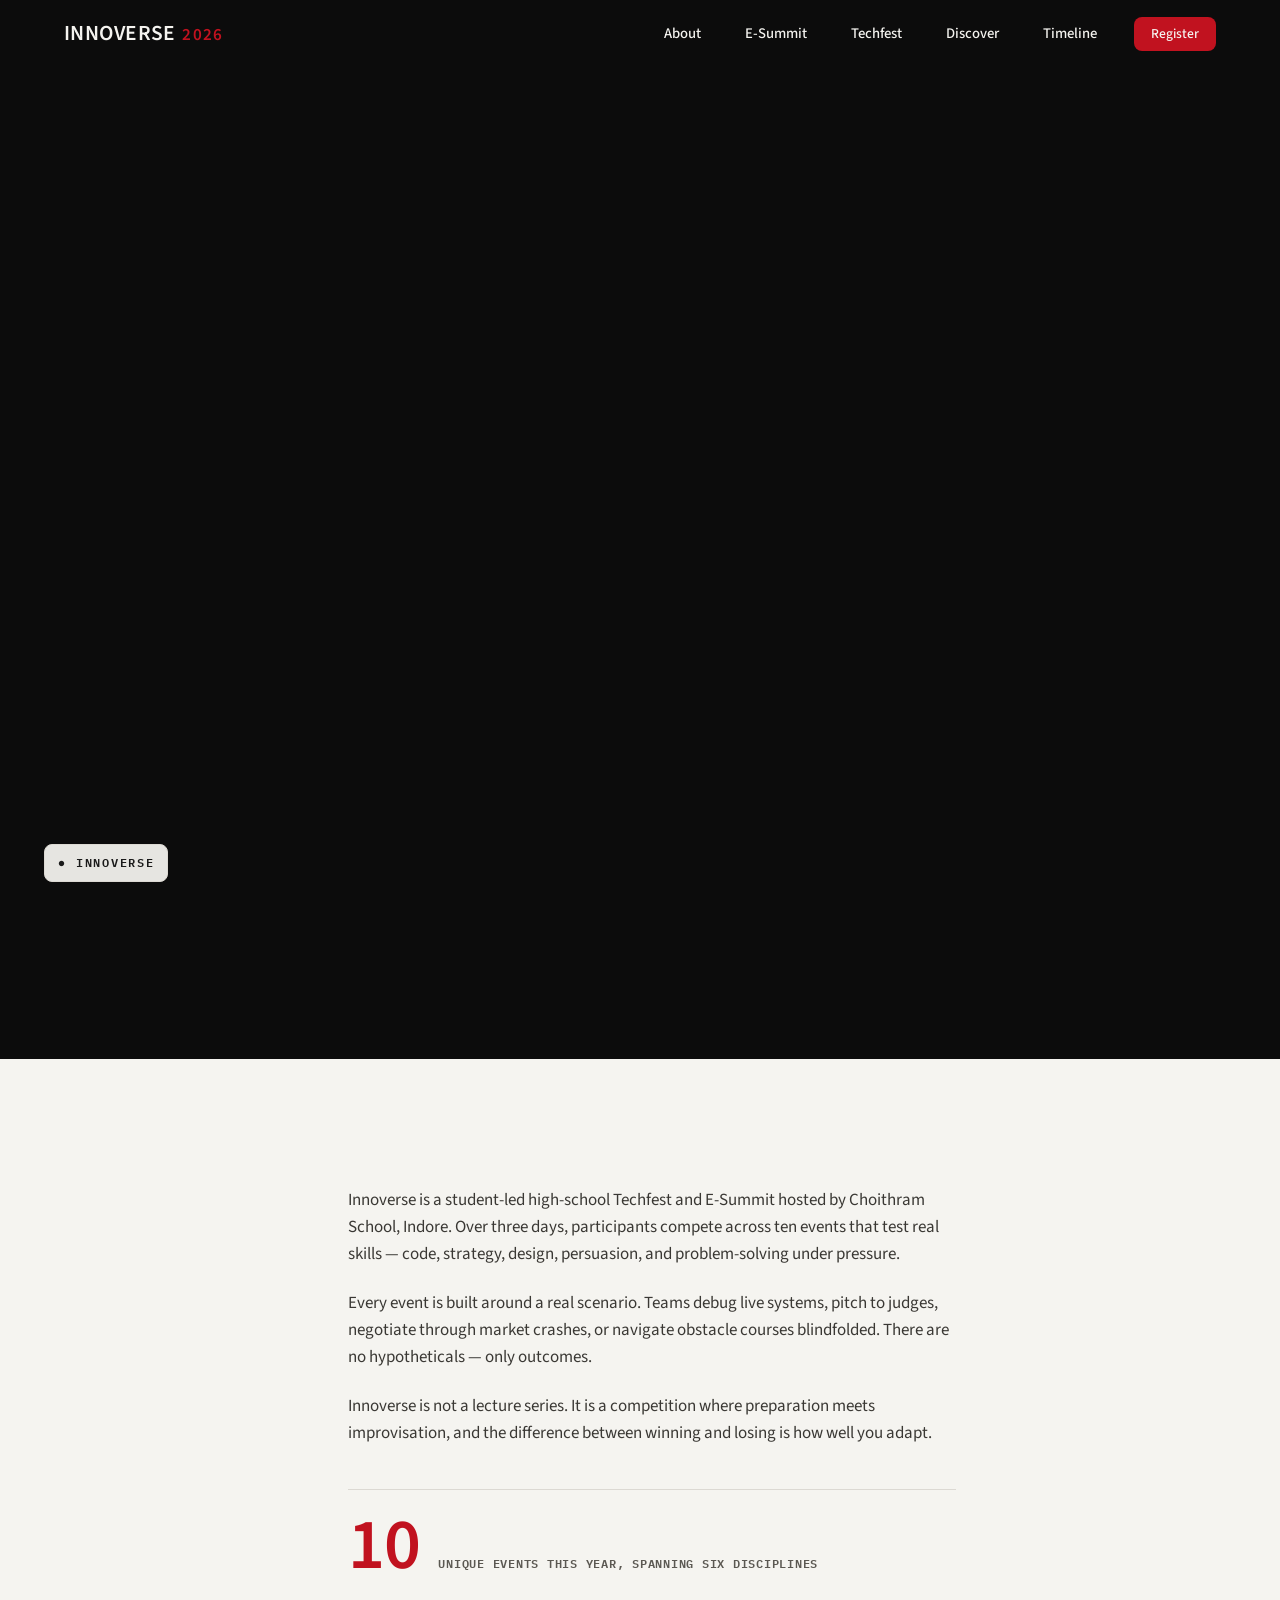
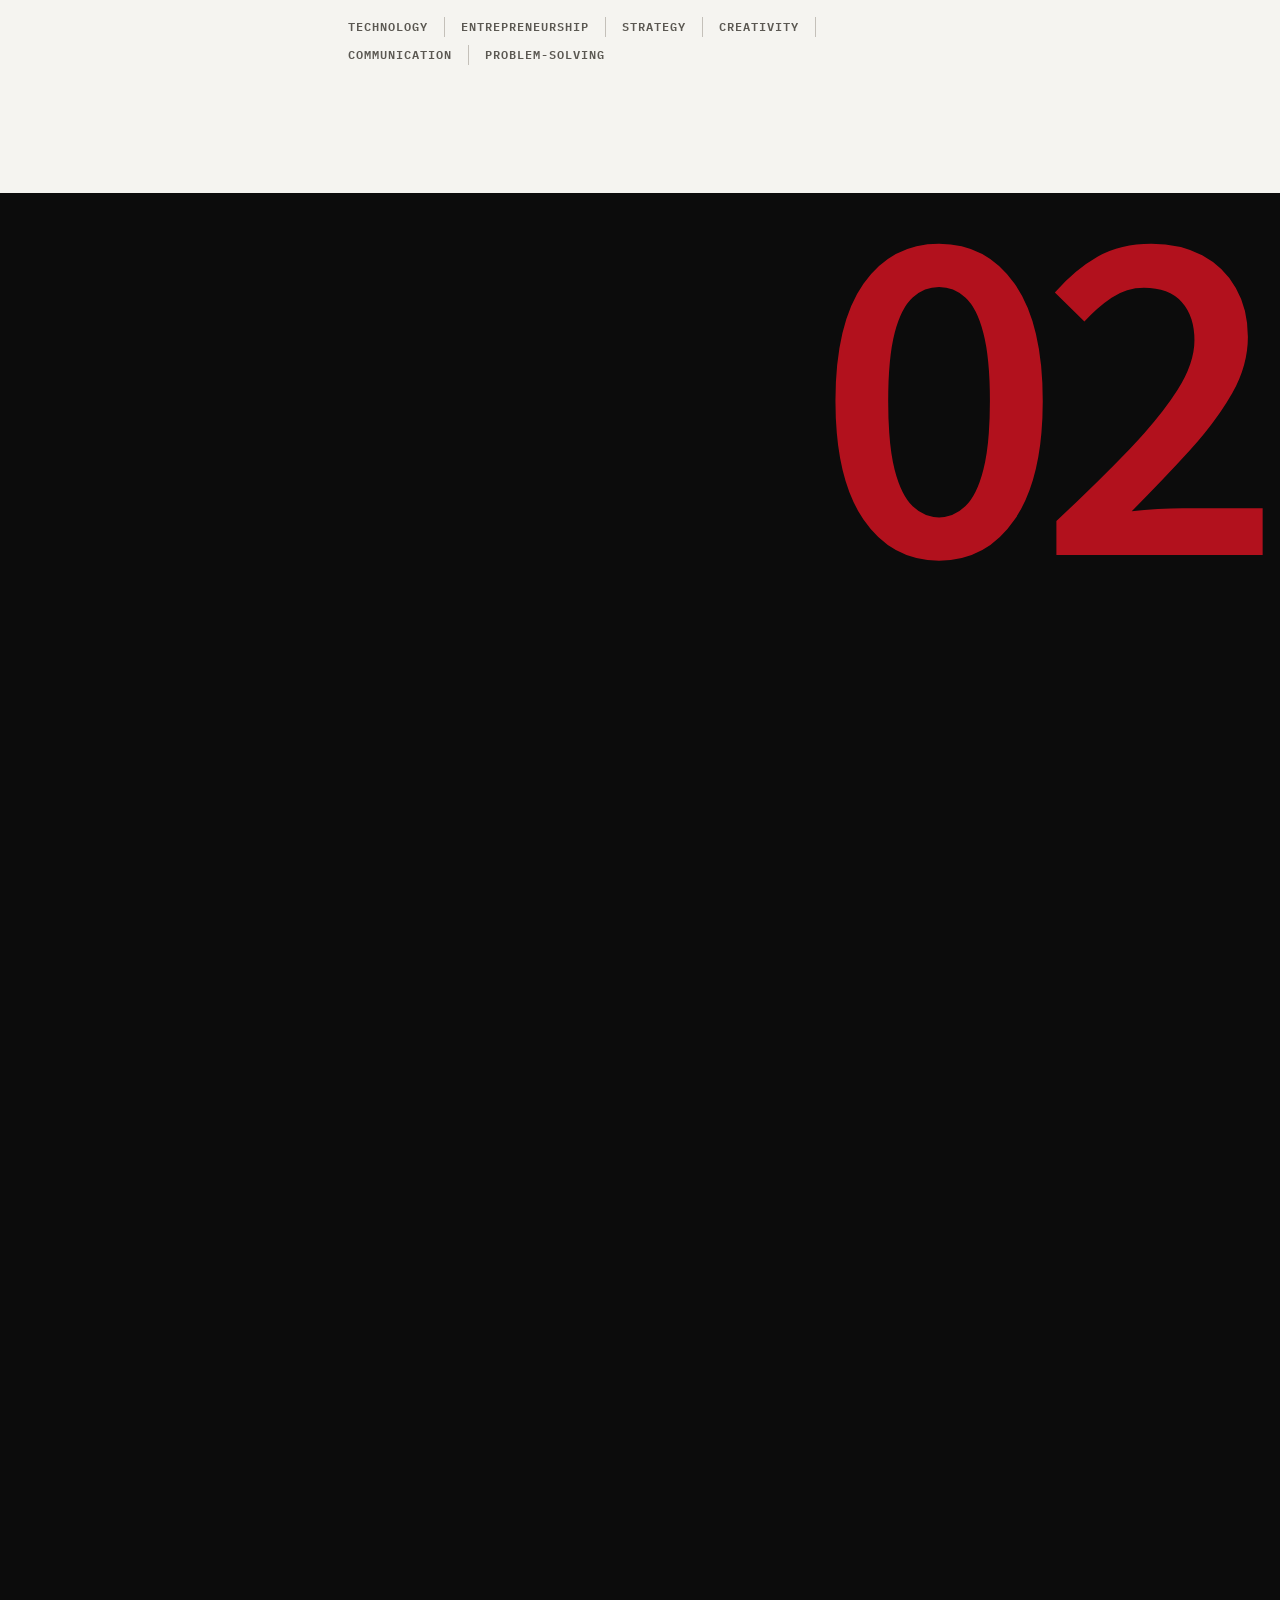
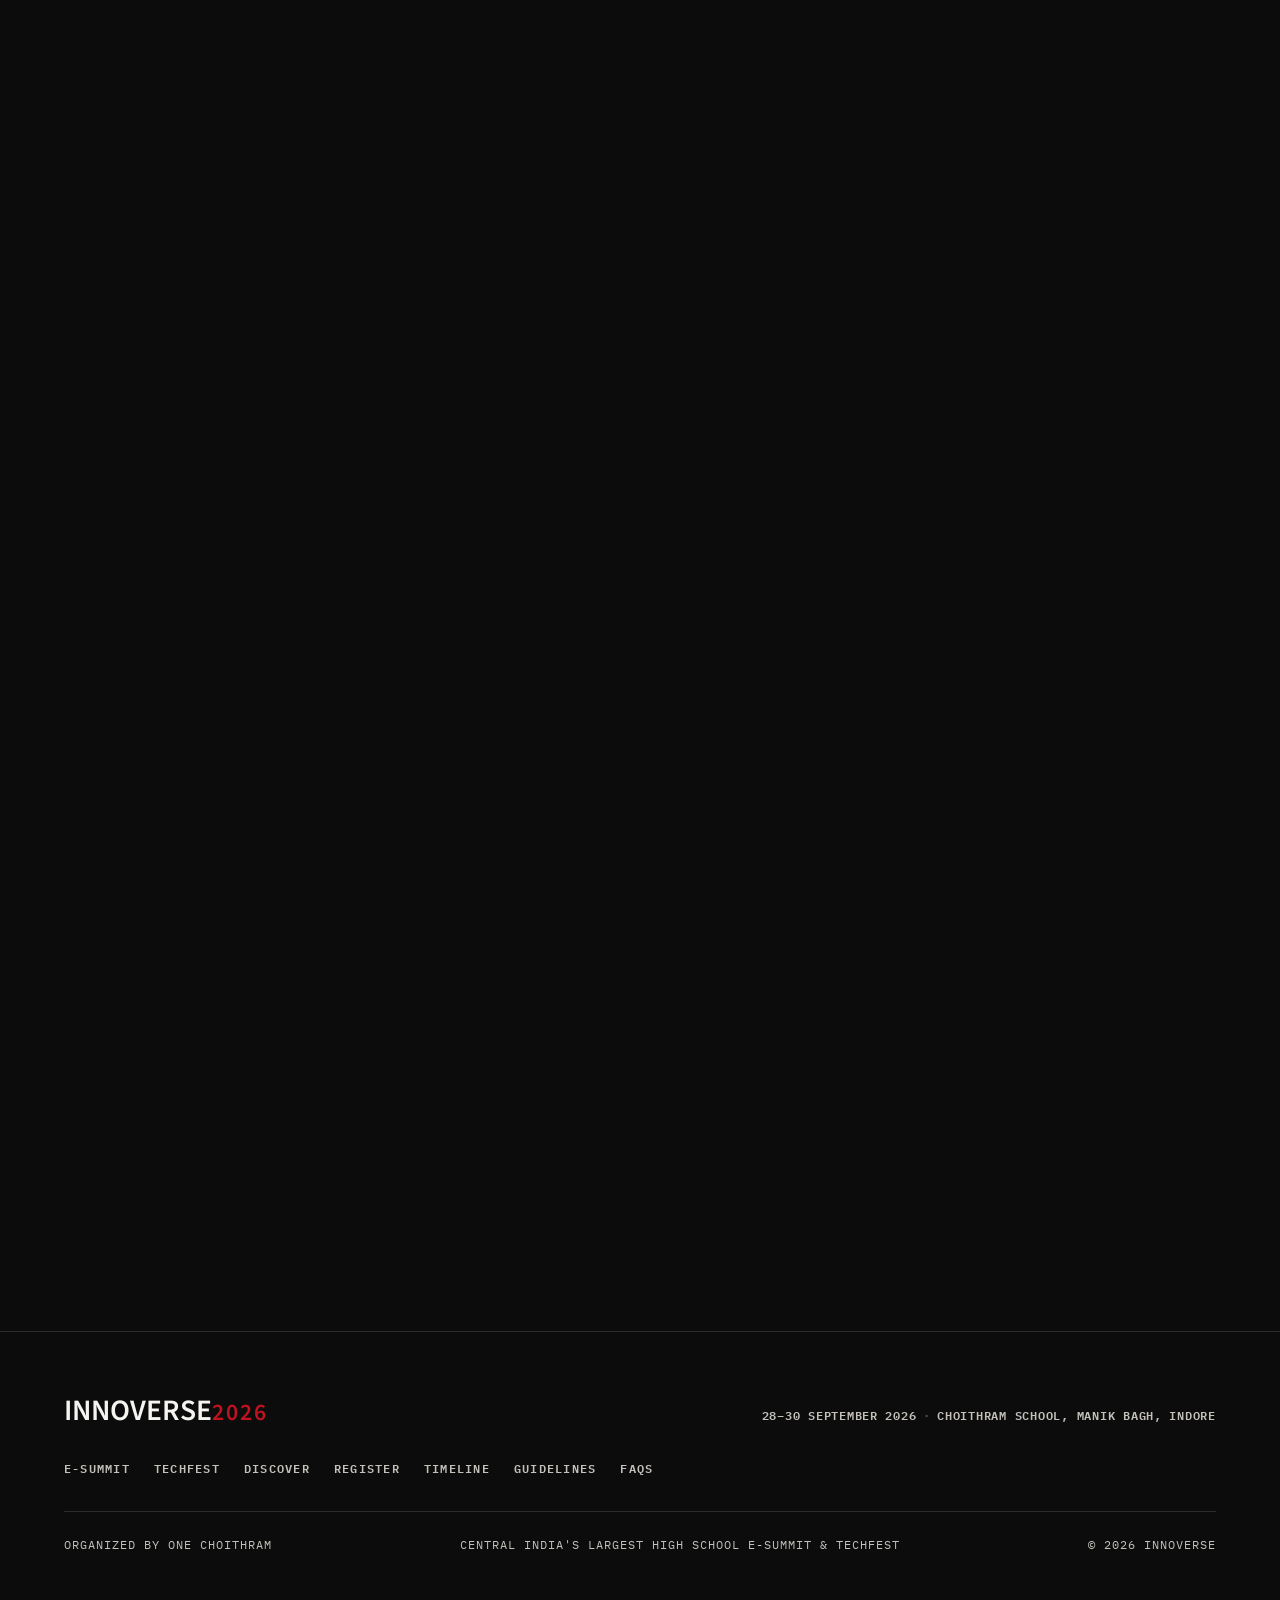
==== commit 032dbd6d: "QA pass: red accent, sans-serif only, high contrast, FAQs, footer/nav consistency, AI copy cleanup" ====
--- a/index.html
+++ b/index.html
@@ -5,7 +5,7 @@
   <meta name="viewport" content="width=device-width, initial-scale=1.0">
   <title>INNOVERSE 2026 · Central India's Largest High School E-Summit &amp; Techfest</title>
   <meta name="description" content="INNOVERSE 2026, 28–30 September 2026 at Choithram School, Manik Bagh, Indore. Central India's largest high school E-Summit and Techfest. Ten events. Two worlds. Register now.">
-  <link rel="icon" href="data:image/svg+xml,%3Csvg xmlns='http://www.w3.org/2000/svg' viewBox='0 0 64 64'%3E%3Crect width='64' height='64' fill='%230B0B0B'/%3E%3Ctext x='32' y='42' font-family='Georgia,serif' font-size='30' font-weight='600' fill='%238B6E5A' text-anchor='middle'%3EN%3C/text%3E%3C/svg%3E">
+  <link rel="icon" href="data:image/svg+xml,%3Csvg xmlns='http://www.w3.org/2000/svg' viewBox='0 0 64 64'%3E%3Crect width='64' height='64' fill='%230B0B0B'/%3E%3Ctext x='32' y='42' font-family='Arial,sans-serif' font-size='30' font-weight='600' fill='%23C1121F' text-anchor='middle'%3EN%3C/text%3E%3C/svg%3E">
   <link rel="stylesheet" href="assets/css/fonts.css?v=3">
   <link rel="stylesheet" href="assets/css/main.css?v=3">
 </head>
@@ -48,7 +48,7 @@
       <a href="https://forms.gle/2wMmQGNTSf1ycA4x6"><span class="m-num">06</span> Registration</a>
       <a href="timeline.html"><span class="m-num">07</span> Timeline</a>
       <a href="guidelines.html"><span class="m-num">08</span> Guidelines</a>
-      <a href="faq.html"><span class="m-num">09</span> FAQ's</a>
+      <a href="faq.html"><span class="m-num">09</span> FAQs</a>
       <a href="index.html#contact"><span class="m-num">10</span> Contact</a>
     </nav>
   </header>
@@ -57,7 +57,7 @@
 
     <section class="hero" aria-labelledby="heroTitle">
       <div class="container">
-        <p class="hero-kicker" data-reveal><span>Central India's Largest High School E-Summit &amp; Techfest</span></p>
+        <p class="hero-kicker" data-reveal><span>Central India's largest high school E-Summit &amp; Techfest</span></p>
 
         <h1 class="hero-title" id="heroTitle">
           <span class="line" data-reveal>INNOVERSE</span>
@@ -266,11 +266,11 @@
         <a href="https://forms.gle/2wMmQGNTSf1ycA4x6">Register</a>
         <a href="timeline.html">Timeline</a>
         <a href="guidelines.html">Guidelines</a>
-        <a href="faq.html">FAQ's</a>
+        <a href="faq.html">FAQs</a>
       </nav>
       <div class="footer-legal">
         <span>Organized by One Choithram</span>
-        <span>Central India's Largest High School E-Summit &amp; Techfest</span>
+        <span>Central India's largest high school E-Summit &amp; Techfest</span>
         <span>© 2026 Innoverse</span>
       </div>
     </div>
--- a/assets/css/fonts.css
+++ b/assets/css/fonts.css
@@ -1,4 +1,3 @@
-/* Auto-generated font faces */
 @font-face {
   font-family: "IBM Plex Mono";
   font-style: normal;
@@ -77,126 +76,6 @@
   font-weight: 600;
   font-display: swap;
   src: url("../../fonts/font-ddcb340761.woff2") format("woff2");
-  unicode-range: U+0000-00FF, U+0131, U+0152-0153, U+02BB-02BC, U+02C6, U+02DA, U+02DC, U+0304, U+0308, U+0329, U+2000-206F, U+20AC, U+2122, U+2191, U+2193, U+2212, U+2215, U+FEFF, U+FFFD;
-}
-@font-face {
-  font-family: "Newsreader";
-  font-style: italic;
-  font-weight: 400;
-  font-display: swap;
-  src: url("../../fonts/font-4714b2e900.woff2") format("woff2");
-  unicode-range: U+0102-0103, U+0110-0111, U+0128-0129, U+0168-0169, U+01A0-01A1, U+01AF-01B0, U+0300-0301, U+0303-0304, U+0308-0309, U+0323, U+0329, U+1EA0-1EF9, U+20AB;
-}
-@font-face {
-  font-family: "Newsreader";
-  font-style: italic;
-  font-weight: 400;
-  font-display: swap;
-  src: url("../../fonts/font-148c84a9bd.woff2") format("woff2");
-  unicode-range: U+0100-02BA, U+02BD-02C5, U+02C7-02CC, U+02CE-02D7, U+02DD-02FF, U+0304, U+0308, U+0329, U+1D00-1DBF, U+1E00-1E9F, U+1EF2-1EFF, U+2020, U+20A0-20AB, U+20AD-20C0, U+2113, U+2C60-2C7F, U+A720-A7FF;
-}
-@font-face {
-  font-family: "Newsreader";
-  font-style: italic;
-  font-weight: 400;
-  font-display: swap;
-  src: url("../../fonts/font-5eaec5466c.woff2") format("woff2");
-  unicode-range: U+0000-00FF, U+0131, U+0152-0153, U+02BB-02BC, U+02C6, U+02DA, U+02DC, U+0304, U+0308, U+0329, U+2000-206F, U+20AC, U+2122, U+2191, U+2193, U+2212, U+2215, U+FEFF, U+FFFD;
-}
-@font-face {
-  font-family: "Newsreader";
-  font-style: italic;
-  font-weight: 600;
-  font-display: swap;
-  src: url("../../fonts/font-0c6c046727.woff2") format("woff2");
-  unicode-range: U+0102-0103, U+0110-0111, U+0128-0129, U+0168-0169, U+01A0-01A1, U+01AF-01B0, U+0300-0301, U+0303-0304, U+0308-0309, U+0323, U+0329, U+1EA0-1EF9, U+20AB;
-}
-@font-face {
-  font-family: "Newsreader";
-  font-style: italic;
-  font-weight: 600;
-  font-display: swap;
-  src: url("../../fonts/font-4dc8da4099.woff2") format("woff2");
-  unicode-range: U+0100-02BA, U+02BD-02C5, U+02C7-02CC, U+02CE-02D7, U+02DD-02FF, U+0304, U+0308, U+0329, U+1D00-1DBF, U+1E00-1E9F, U+1EF2-1EFF, U+2020, U+20A0-20AB, U+20AD-20C0, U+2113, U+2C60-2C7F, U+A720-A7FF;
-}
-@font-face {
-  font-family: "Newsreader";
-  font-style: italic;
-  font-weight: 600;
-  font-display: swap;
-  src: url("../../fonts/font-8714d485e0.woff2") format("woff2");
-  unicode-range: U+0000-00FF, U+0131, U+0152-0153, U+02BB-02BC, U+02C6, U+02DA, U+02DC, U+0304, U+0308, U+0329, U+2000-206F, U+20AC, U+2122, U+2191, U+2193, U+2212, U+2215, U+FEFF, U+FFFD;
-}
-@font-face {
-  font-family: "Newsreader";
-  font-style: normal;
-  font-weight: 400;
-  font-display: swap;
-  src: url("../../fonts/font-9ef5a6c186.woff2") format("woff2");
-  unicode-range: U+0102-0103, U+0110-0111, U+0128-0129, U+0168-0169, U+01A0-01A1, U+01AF-01B0, U+0300-0301, U+0303-0304, U+0308-0309, U+0323, U+0329, U+1EA0-1EF9, U+20AB;
-}
-@font-face {
-  font-family: "Newsreader";
-  font-style: normal;
-  font-weight: 400;
-  font-display: swap;
-  src: url("../../fonts/font-4295e76fb3.woff2") format("woff2");
-  unicode-range: U+0100-02BA, U+02BD-02C5, U+02C7-02CC, U+02CE-02D7, U+02DD-02FF, U+0304, U+0308, U+0329, U+1D00-1DBF, U+1E00-1E9F, U+1EF2-1EFF, U+2020, U+20A0-20AB, U+20AD-20C0, U+2113, U+2C60-2C7F, U+A720-A7FF;
-}
-@font-face {
-  font-family: "Newsreader";
-  font-style: normal;
-  font-weight: 400;
-  font-display: swap;
-  src: url("../../fonts/font-1219347e82.woff2") format("woff2");
-  unicode-range: U+0000-00FF, U+0131, U+0152-0153, U+02BB-02BC, U+02C6, U+02DA, U+02DC, U+0304, U+0308, U+0329, U+2000-206F, U+20AC, U+2122, U+2191, U+2193, U+2212, U+2215, U+FEFF, U+FFFD;
-}
-@font-face {
-  font-family: "Newsreader";
-  font-style: normal;
-  font-weight: 500;
-  font-display: swap;
-  src: url("../../fonts/font-cc967e9922.woff2") format("woff2");
-  unicode-range: U+0102-0103, U+0110-0111, U+0128-0129, U+0168-0169, U+01A0-01A1, U+01AF-01B0, U+0300-0301, U+0303-0304, U+0308-0309, U+0323, U+0329, U+1EA0-1EF9, U+20AB;
-}
-@font-face {
-  font-family: "Newsreader";
-  font-style: normal;
-  font-weight: 500;
-  font-display: swap;
-  src: url("../../fonts/font-a391283130.woff2") format("woff2");
-  unicode-range: U+0100-02BA, U+02BD-02C5, U+02C7-02CC, U+02CE-02D7, U+02DD-02FF, U+0304, U+0308, U+0329, U+1D00-1DBF, U+1E00-1E9F, U+1EF2-1EFF, U+2020, U+20A0-20AB, U+20AD-20C0, U+2113, U+2C60-2C7F, U+A720-A7FF;
-}
-@font-face {
-  font-family: "Newsreader";
-  font-style: normal;
-  font-weight: 500;
-  font-display: swap;
-  src: url("../../fonts/font-855286e41c.woff2") format("woff2");
-  unicode-range: U+0000-00FF, U+0131, U+0152-0153, U+02BB-02BC, U+02C6, U+02DA, U+02DC, U+0304, U+0308, U+0329, U+2000-206F, U+20AC, U+2122, U+2191, U+2193, U+2212, U+2215, U+FEFF, U+FFFD;
-}
-@font-face {
-  font-family: "Newsreader";
-  font-style: normal;
-  font-weight: 600;
-  font-display: swap;
-  src: url("../../fonts/font-d4efa50d49.woff2") format("woff2");
-  unicode-range: U+0102-0103, U+0110-0111, U+0128-0129, U+0168-0169, U+01A0-01A1, U+01AF-01B0, U+0300-0301, U+0303-0304, U+0308-0309, U+0323, U+0329, U+1EA0-1EF9, U+20AB;
-}
-@font-face {
-  font-family: "Newsreader";
-  font-style: normal;
-  font-weight: 600;
-  font-display: swap;
-  src: url("../../fonts/font-3ae3e406b1.woff2") format("woff2");
-  unicode-range: U+0100-02BA, U+02BD-02C5, U+02C7-02CC, U+02CE-02D7, U+02DD-02FF, U+0304, U+0308, U+0329, U+1D00-1DBF, U+1E00-1E9F, U+1EF2-1EFF, U+2020, U+20A0-20AB, U+20AD-20C0, U+2113, U+2C60-2C7F, U+A720-A7FF;
-}
-@font-face {
-  font-family: "Newsreader";
-  font-style: normal;
-  font-weight: 600;
-  font-display: swap;
-  src: url("../../fonts/font-4d5c14b779.woff2") format("woff2");
   unicode-range: U+0000-00FF, U+0131, U+0152-0153, U+02BB-02BC, U+02C6, U+02DA, U+02DC, U+0304, U+0308, U+0329, U+2000-206F, U+20AC, U+2122, U+2191, U+2193, U+2212, U+2215, U+FEFF, U+FFFD;
 }
 @font-face {
--- a/assets/css/main.css
+++ b/assets/css/main.css
@@ -2,27 +2,27 @@
   --bg: #F5F4F0;
   --surface: #EEECEA;
   --ink: #1A1A1A;
-  --ink-soft: #4A4845;
-  --muted: #8A8780;
+  --ink-soft: #3A3834;
+  --muted: #5B5852;
   --hairline: #DCD9D3;
   --hairline-strong: #C4C0B9;
 
   --dark: #0C0C0C;
   --dark-panel: #141413;
   --paper: #F5F4F0;
-  --paper-muted: #A8A5A0;
+  --paper-muted: #C4C1BB;
   --dark-hairline: rgba(245, 244, 240, 0.14);
   --dark-hairline-strong: rgba(245, 244, 240, 0.3);
 
-  --accent: #8B6E5A;
-  --accent-deep: #6E5748;
-  --accent-bright: #A4856F;
-  --accent-wash: #F0EAE4;
-  --on-accent: #F5F4F0;
+  --accent: #C1121F;
+  --accent-deep: #9A0E1A;
+  --accent-bright: #E03A45;
+  --accent-wash: #FBE9EB;
+  --on-accent: #FFFFFF;
 
   --r: 8px;
 
-  --font-display: "Newsreader", "Georgia", serif;
+  --font-display: "Source Sans 3", "Segoe UI", system-ui, sans-serif;
   --font-body: "Source Sans 3", "Segoe UI", system-ui, sans-serif;
   --font-mono: "IBM Plex Mono", ui-monospace, "SF Mono", "Cascadia Mono", monospace;
 
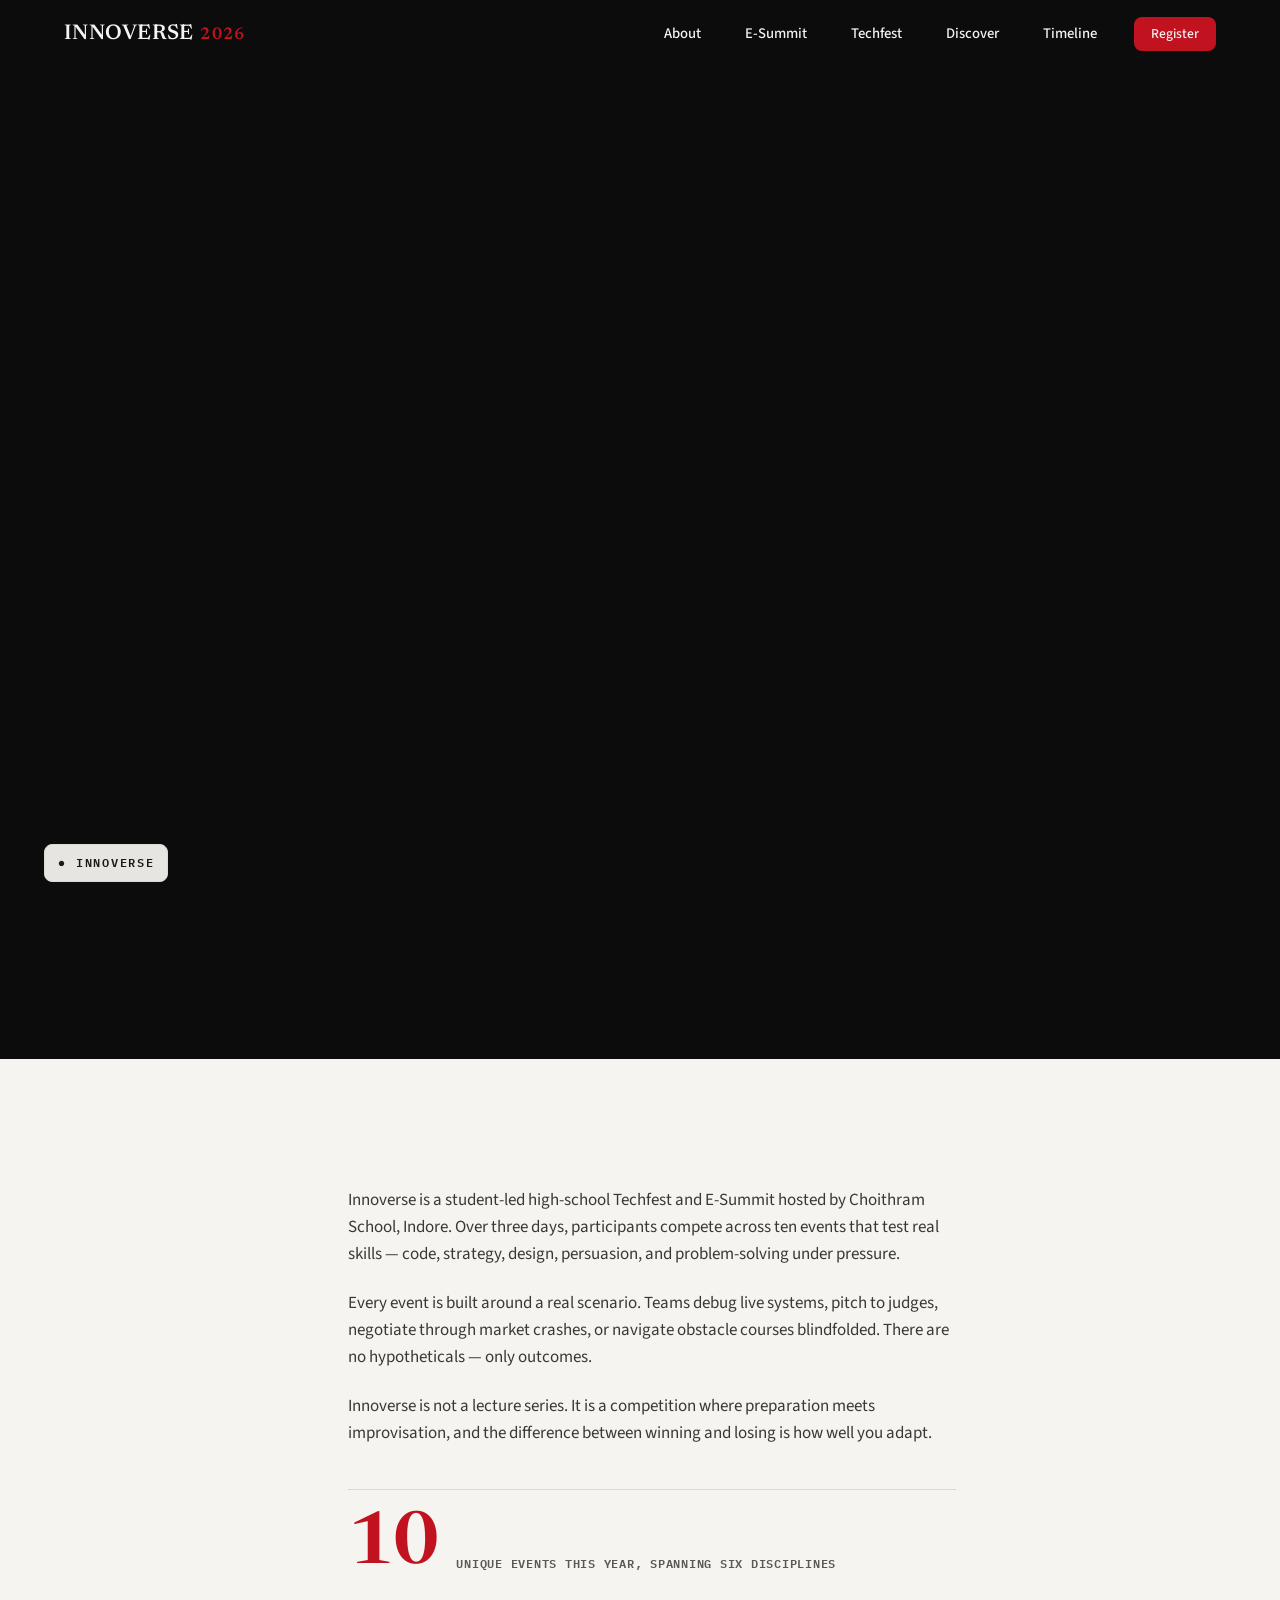
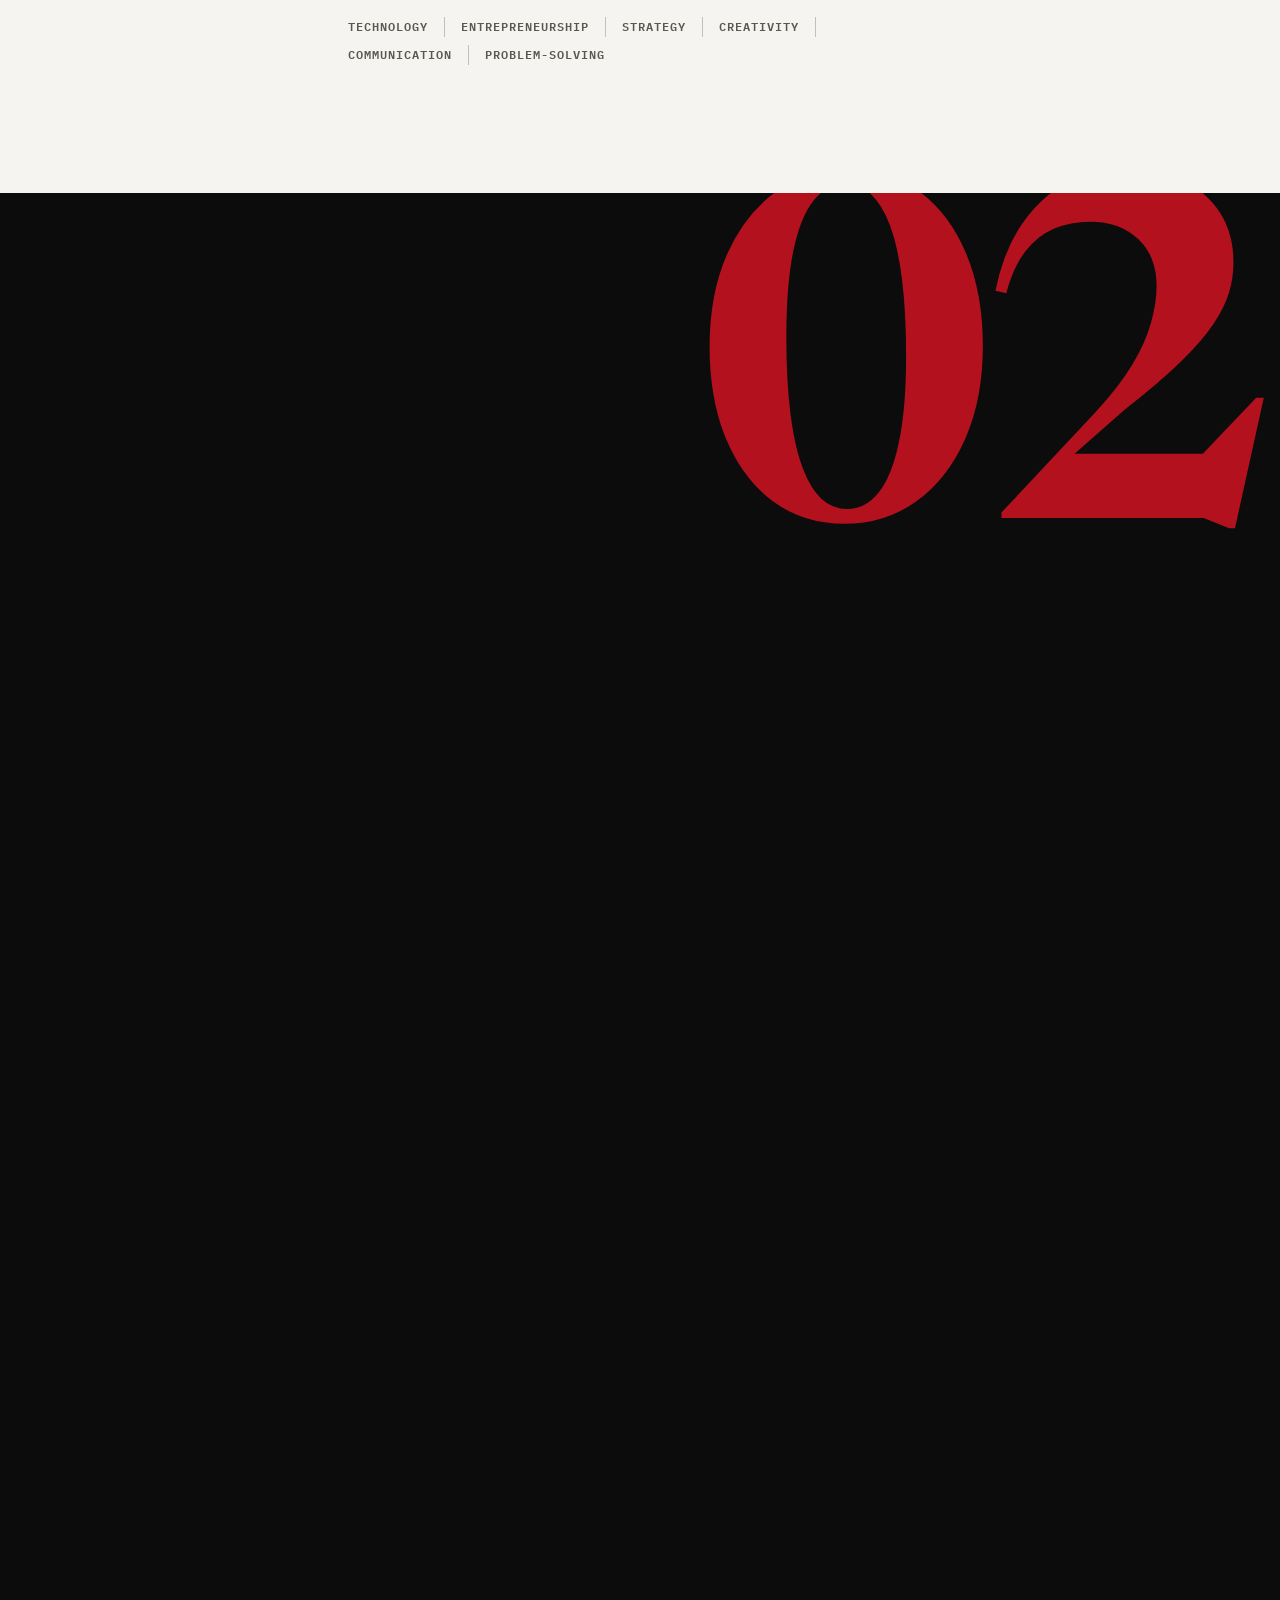
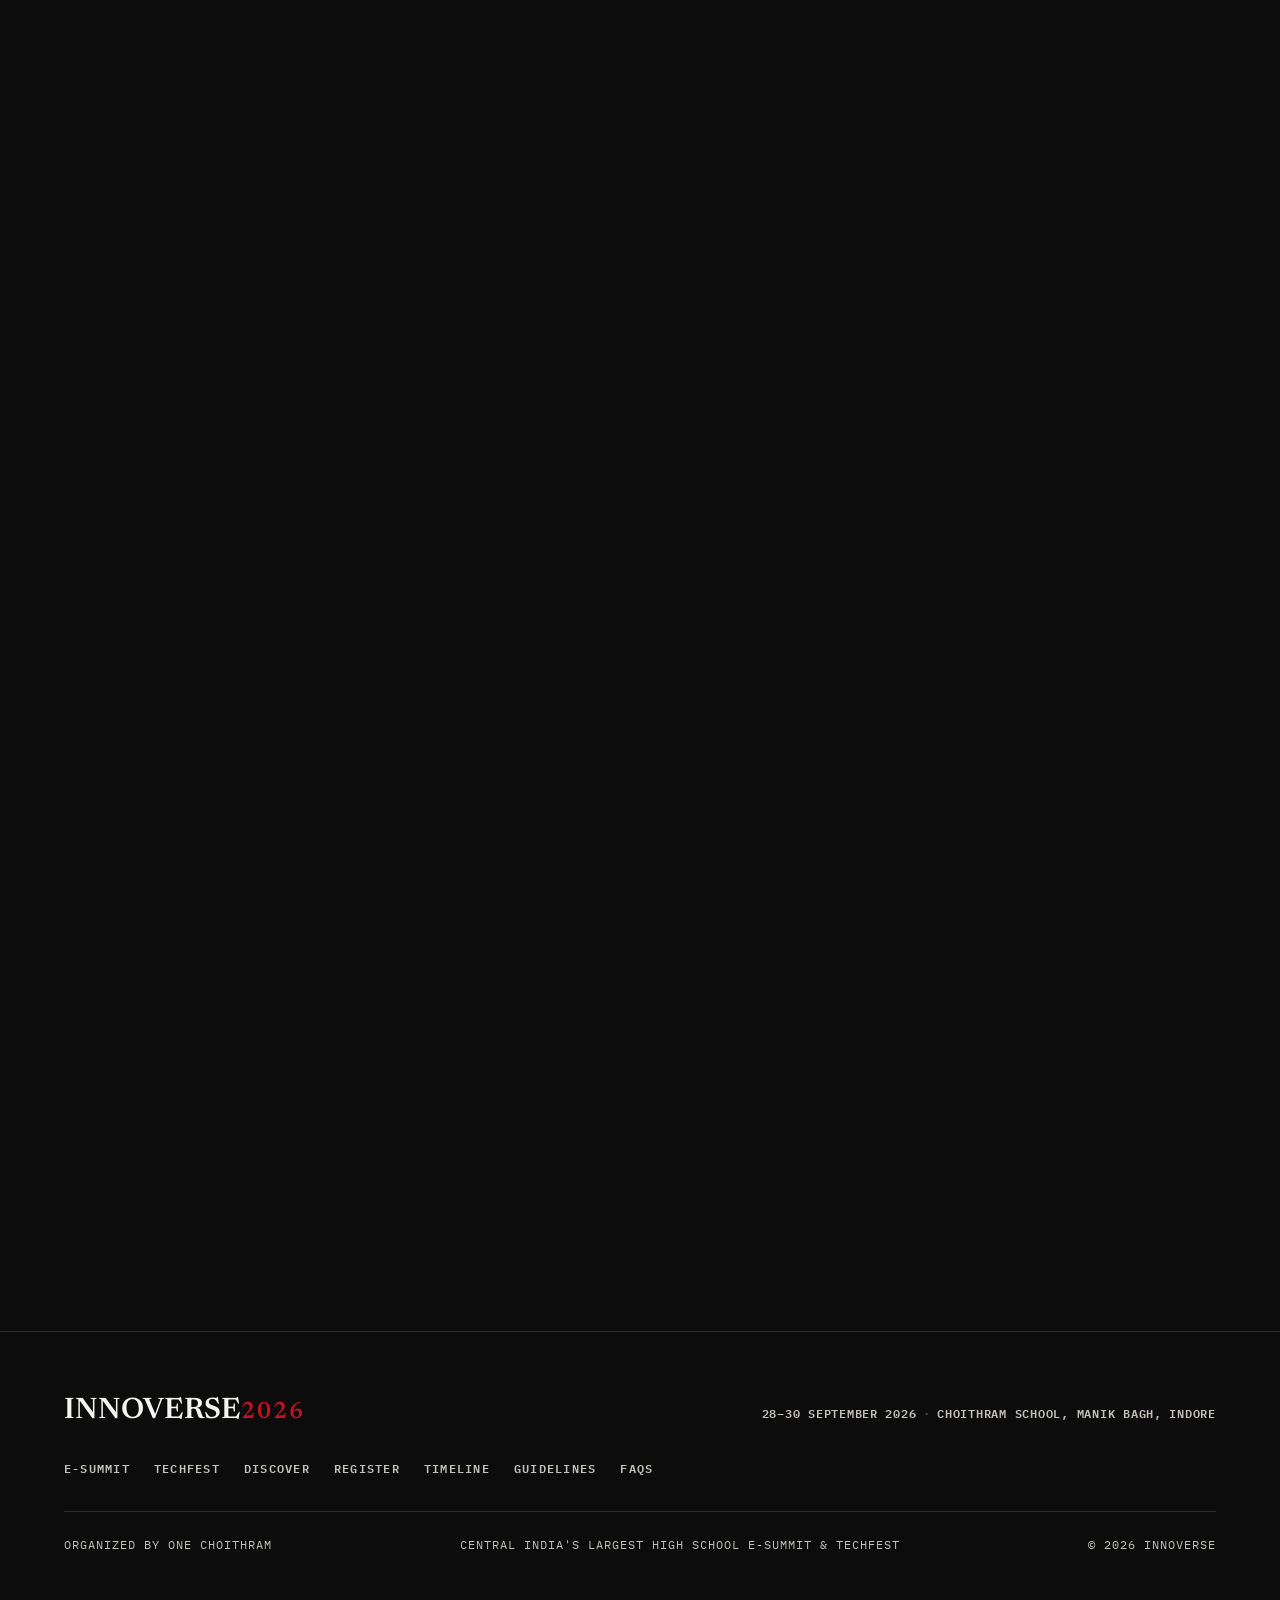
==== commit 5414425b: "Revert fonts: restore Newsreader serif + IBM Plex Mono + Source Sans 3 (drop Helvetica/Open Sans)" ====
--- a/index.html
+++ b/index.html
@@ -5,7 +5,7 @@
   <meta name="viewport" content="width=device-width, initial-scale=1.0">
   <title>INNOVERSE 2026 · Central India's Largest High School E-Summit &amp; Techfest</title>
   <meta name="description" content="INNOVERSE 2026, 28–30 September 2026 at Choithram School, Manik Bagh, Indore. Central India's largest high school E-Summit and Techfest. Ten events. Two worlds. Register now.">
-  <link rel="icon" href="data:image/svg+xml,%3Csvg xmlns='http://www.w3.org/2000/svg' viewBox='0 0 64 64'%3E%3Crect width='64' height='64' fill='%230B0B0B'/%3E%3Ctext x='32' y='42' font-family='Arial,sans-serif' font-size='30' font-weight='600' fill='%23C1121F' text-anchor='middle'%3EN%3C/text%3E%3C/svg%3E">
+  <link rel="icon" href="data:image/svg+xml,%3Csvg xmlns='http://www.w3.org/2000/svg' viewBox='0 0 64 64'%3E%3Crect width='64' height='64' fill='%230B0B0B'/%3E%3Ctext x='32' y='42' font-family='Georgia,serif' font-size='30' font-weight='600' fill='%23C1121F' text-anchor='middle'%3EN%3C/text%3E%3C/svg%3E">
   <link rel="stylesheet" href="assets/css/fonts.css?v=3">
   <link rel="stylesheet" href="assets/css/main.css?v=3">
 </head>
--- a/assets/css/fonts.css
+++ b/assets/css/fonts.css
@@ -1,3 +1,4 @@
+/* Auto-generated font faces */
 @font-face {
   font-family: "IBM Plex Mono";
   font-style: normal;
@@ -76,6 +77,126 @@
   font-weight: 600;
   font-display: swap;
   src: url("../../fonts/font-ddcb340761.woff2") format("woff2");
+  unicode-range: U+0000-00FF, U+0131, U+0152-0153, U+02BB-02BC, U+02C6, U+02DA, U+02DC, U+0304, U+0308, U+0329, U+2000-206F, U+20AC, U+2122, U+2191, U+2193, U+2212, U+2215, U+FEFF, U+FFFD;
+}
+@font-face {
+  font-family: "Newsreader";
+  font-style: italic;
+  font-weight: 400;
+  font-display: swap;
+  src: url("../../fonts/font-4714b2e900.woff2") format("woff2");
+  unicode-range: U+0102-0103, U+0110-0111, U+0128-0129, U+0168-0169, U+01A0-01A1, U+01AF-01B0, U+0300-0301, U+0303-0304, U+0308-0309, U+0323, U+0329, U+1EA0-1EF9, U+20AB;
+}
+@font-face {
+  font-family: "Newsreader";
+  font-style: italic;
+  font-weight: 400;
+  font-display: swap;
+  src: url("../../fonts/font-148c84a9bd.woff2") format("woff2");
+  unicode-range: U+0100-02BA, U+02BD-02C5, U+02C7-02CC, U+02CE-02D7, U+02DD-02FF, U+0304, U+0308, U+0329, U+1D00-1DBF, U+1E00-1E9F, U+1EF2-1EFF, U+2020, U+20A0-20AB, U+20AD-20C0, U+2113, U+2C60-2C7F, U+A720-A7FF;
+}
+@font-face {
+  font-family: "Newsreader";
+  font-style: italic;
+  font-weight: 400;
+  font-display: swap;
+  src: url("../../fonts/font-5eaec5466c.woff2") format("woff2");
+  unicode-range: U+0000-00FF, U+0131, U+0152-0153, U+02BB-02BC, U+02C6, U+02DA, U+02DC, U+0304, U+0308, U+0329, U+2000-206F, U+20AC, U+2122, U+2191, U+2193, U+2212, U+2215, U+FEFF, U+FFFD;
+}
+@font-face {
+  font-family: "Newsreader";
+  font-style: italic;
+  font-weight: 600;
+  font-display: swap;
+  src: url("../../fonts/font-0c6c046727.woff2") format("woff2");
+  unicode-range: U+0102-0103, U+0110-0111, U+0128-0129, U+0168-0169, U+01A0-01A1, U+01AF-01B0, U+0300-0301, U+0303-0304, U+0308-0309, U+0323, U+0329, U+1EA0-1EF9, U+20AB;
+}
+@font-face {
+  font-family: "Newsreader";
+  font-style: italic;
+  font-weight: 600;
+  font-display: swap;
+  src: url("../../fonts/font-4dc8da4099.woff2") format("woff2");
+  unicode-range: U+0100-02BA, U+02BD-02C5, U+02C7-02CC, U+02CE-02D7, U+02DD-02FF, U+0304, U+0308, U+0329, U+1D00-1DBF, U+1E00-1E9F, U+1EF2-1EFF, U+2020, U+20A0-20AB, U+20AD-20C0, U+2113, U+2C60-2C7F, U+A720-A7FF;
+}
+@font-face {
+  font-family: "Newsreader";
+  font-style: italic;
+  font-weight: 600;
+  font-display: swap;
+  src: url("../../fonts/font-8714d485e0.woff2") format("woff2");
+  unicode-range: U+0000-00FF, U+0131, U+0152-0153, U+02BB-02BC, U+02C6, U+02DA, U+02DC, U+0304, U+0308, U+0329, U+2000-206F, U+20AC, U+2122, U+2191, U+2193, U+2212, U+2215, U+FEFF, U+FFFD;
+}
+@font-face {
+  font-family: "Newsreader";
+  font-style: normal;
+  font-weight: 400;
+  font-display: swap;
+  src: url("../../fonts/font-9ef5a6c186.woff2") format("woff2");
+  unicode-range: U+0102-0103, U+0110-0111, U+0128-0129, U+0168-0169, U+01A0-01A1, U+01AF-01B0, U+0300-0301, U+0303-0304, U+0308-0309, U+0323, U+0329, U+1EA0-1EF9, U+20AB;
+}
+@font-face {
+  font-family: "Newsreader";
+  font-style: normal;
+  font-weight: 400;
+  font-display: swap;
+  src: url("../../fonts/font-4295e76fb3.woff2") format("woff2");
+  unicode-range: U+0100-02BA, U+02BD-02C5, U+02C7-02CC, U+02CE-02D7, U+02DD-02FF, U+0304, U+0308, U+0329, U+1D00-1DBF, U+1E00-1E9F, U+1EF2-1EFF, U+2020, U+20A0-20AB, U+20AD-20C0, U+2113, U+2C60-2C7F, U+A720-A7FF;
+}
+@font-face {
+  font-family: "Newsreader";
+  font-style: normal;
+  font-weight: 400;
+  font-display: swap;
+  src: url("../../fonts/font-1219347e82.woff2") format("woff2");
+  unicode-range: U+0000-00FF, U+0131, U+0152-0153, U+02BB-02BC, U+02C6, U+02DA, U+02DC, U+0304, U+0308, U+0329, U+2000-206F, U+20AC, U+2122, U+2191, U+2193, U+2212, U+2215, U+FEFF, U+FFFD;
+}
+@font-face {
+  font-family: "Newsreader";
+  font-style: normal;
+  font-weight: 500;
+  font-display: swap;
+  src: url("../../fonts/font-cc967e9922.woff2") format("woff2");
+  unicode-range: U+0102-0103, U+0110-0111, U+0128-0129, U+0168-0169, U+01A0-01A1, U+01AF-01B0, U+0300-0301, U+0303-0304, U+0308-0309, U+0323, U+0329, U+1EA0-1EF9, U+20AB;
+}
+@font-face {
+  font-family: "Newsreader";
+  font-style: normal;
+  font-weight: 500;
+  font-display: swap;
+  src: url("../../fonts/font-a391283130.woff2") format("woff2");
+  unicode-range: U+0100-02BA, U+02BD-02C5, U+02C7-02CC, U+02CE-02D7, U+02DD-02FF, U+0304, U+0308, U+0329, U+1D00-1DBF, U+1E00-1E9F, U+1EF2-1EFF, U+2020, U+20A0-20AB, U+20AD-20C0, U+2113, U+2C60-2C7F, U+A720-A7FF;
+}
+@font-face {
+  font-family: "Newsreader";
+  font-style: normal;
+  font-weight: 500;
+  font-display: swap;
+  src: url("../../fonts/font-855286e41c.woff2") format("woff2");
+  unicode-range: U+0000-00FF, U+0131, U+0152-0153, U+02BB-02BC, U+02C6, U+02DA, U+02DC, U+0304, U+0308, U+0329, U+2000-206F, U+20AC, U+2122, U+2191, U+2193, U+2212, U+2215, U+FEFF, U+FFFD;
+}
+@font-face {
+  font-family: "Newsreader";
+  font-style: normal;
+  font-weight: 600;
+  font-display: swap;
+  src: url("../../fonts/font-d4efa50d49.woff2") format("woff2");
+  unicode-range: U+0102-0103, U+0110-0111, U+0128-0129, U+0168-0169, U+01A0-01A1, U+01AF-01B0, U+0300-0301, U+0303-0304, U+0308-0309, U+0323, U+0329, U+1EA0-1EF9, U+20AB;
+}
+@font-face {
+  font-family: "Newsreader";
+  font-style: normal;
+  font-weight: 600;
+  font-display: swap;
+  src: url("../../fonts/font-3ae3e406b1.woff2") format("woff2");
+  unicode-range: U+0100-02BA, U+02BD-02C5, U+02C7-02CC, U+02CE-02D7, U+02DD-02FF, U+0304, U+0308, U+0329, U+1D00-1DBF, U+1E00-1E9F, U+1EF2-1EFF, U+2020, U+20A0-20AB, U+20AD-20C0, U+2113, U+2C60-2C7F, U+A720-A7FF;
+}
+@font-face {
+  font-family: "Newsreader";
+  font-style: normal;
+  font-weight: 600;
+  font-display: swap;
+  src: url("../../fonts/font-4d5c14b779.woff2") format("woff2");
   unicode-range: U+0000-00FF, U+0131, U+0152-0153, U+02BB-02BC, U+02C6, U+02DA, U+02DC, U+0304, U+0308, U+0329, U+2000-206F, U+20AC, U+2122, U+2191, U+2193, U+2212, U+2215, U+FEFF, U+FFFD;
 }
 @font-face {
--- a/assets/css/main.css
+++ b/assets/css/main.css
@@ -22,7 +22,7 @@
 
   --r: 8px;
 
-  --font-display: "Source Sans 3", "Segoe UI", system-ui, sans-serif;
+  --font-display: "Newsreader", "Georgia", serif;
   --font-body: "Source Sans 3", "Segoe UI", system-ui, sans-serif;
   --font-mono: "IBM Plex Mono", ui-monospace, "SF Mono", "Cascadia Mono", monospace;
 
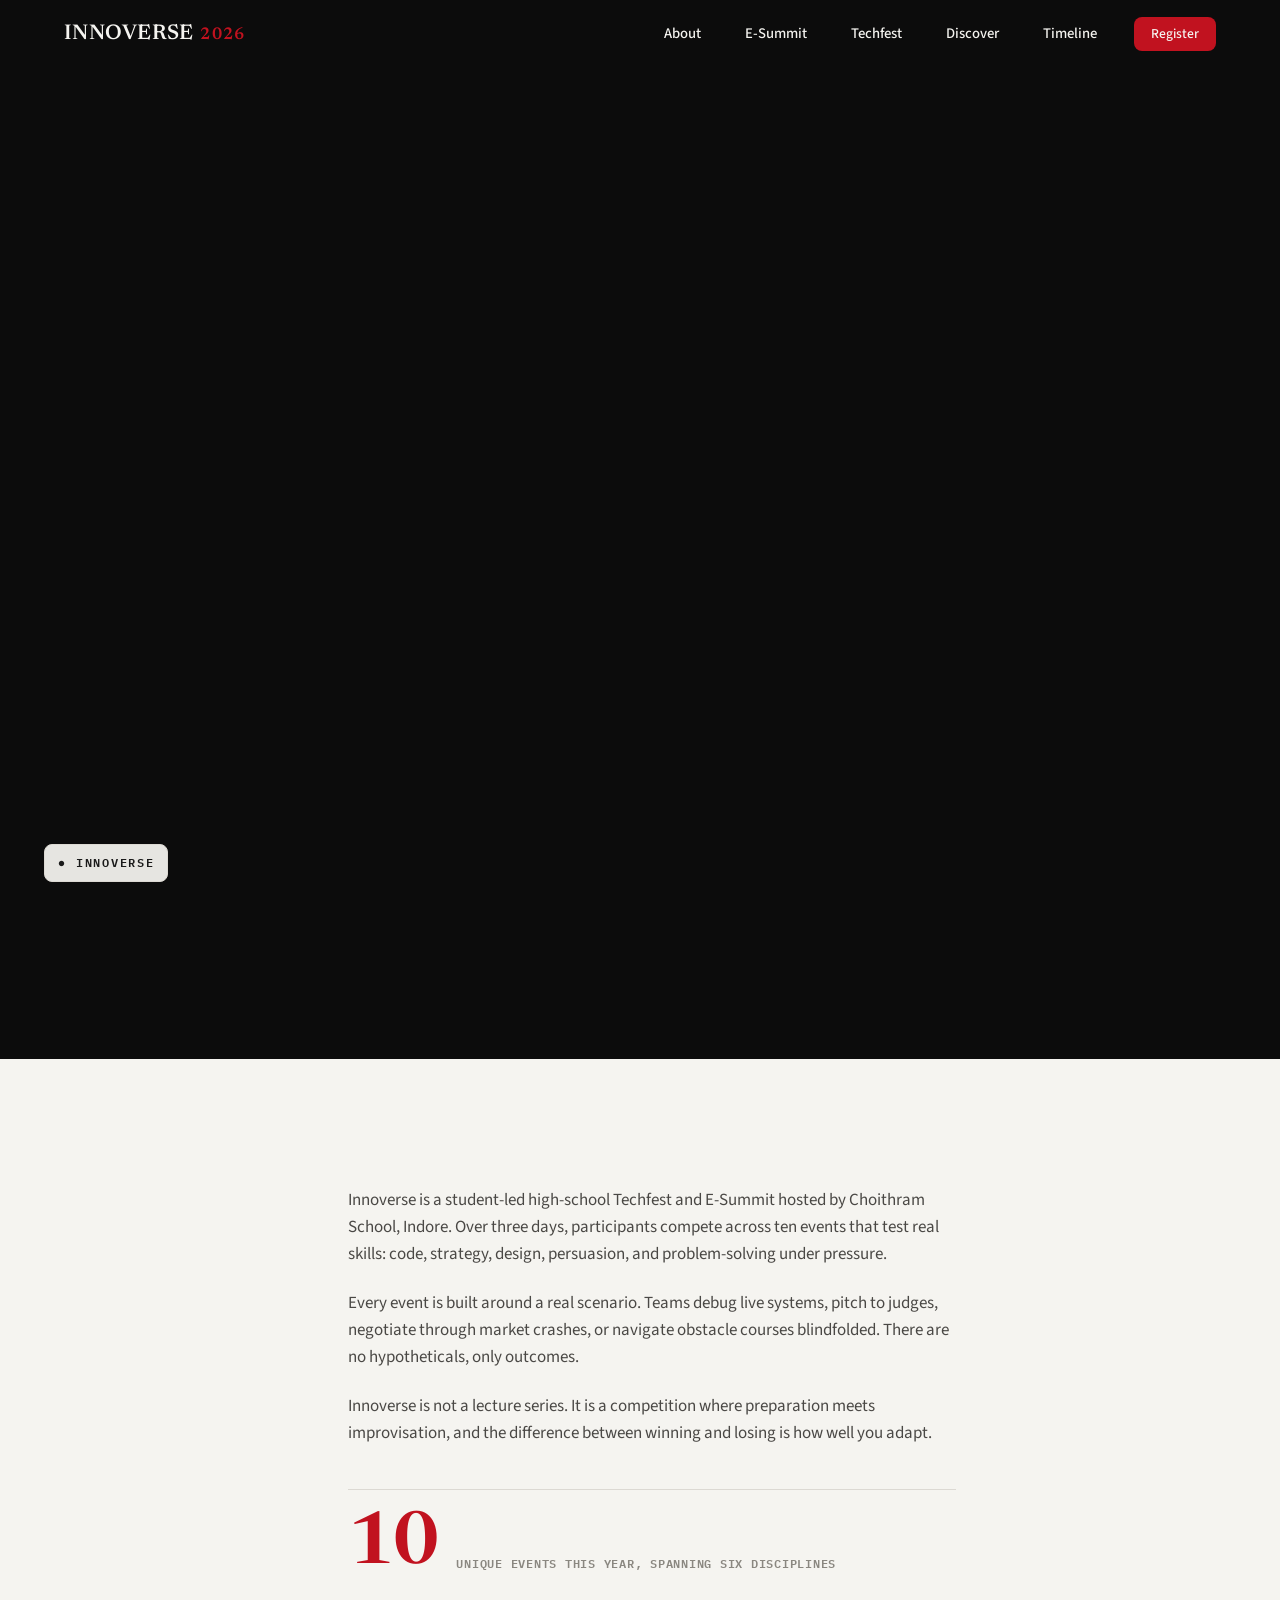
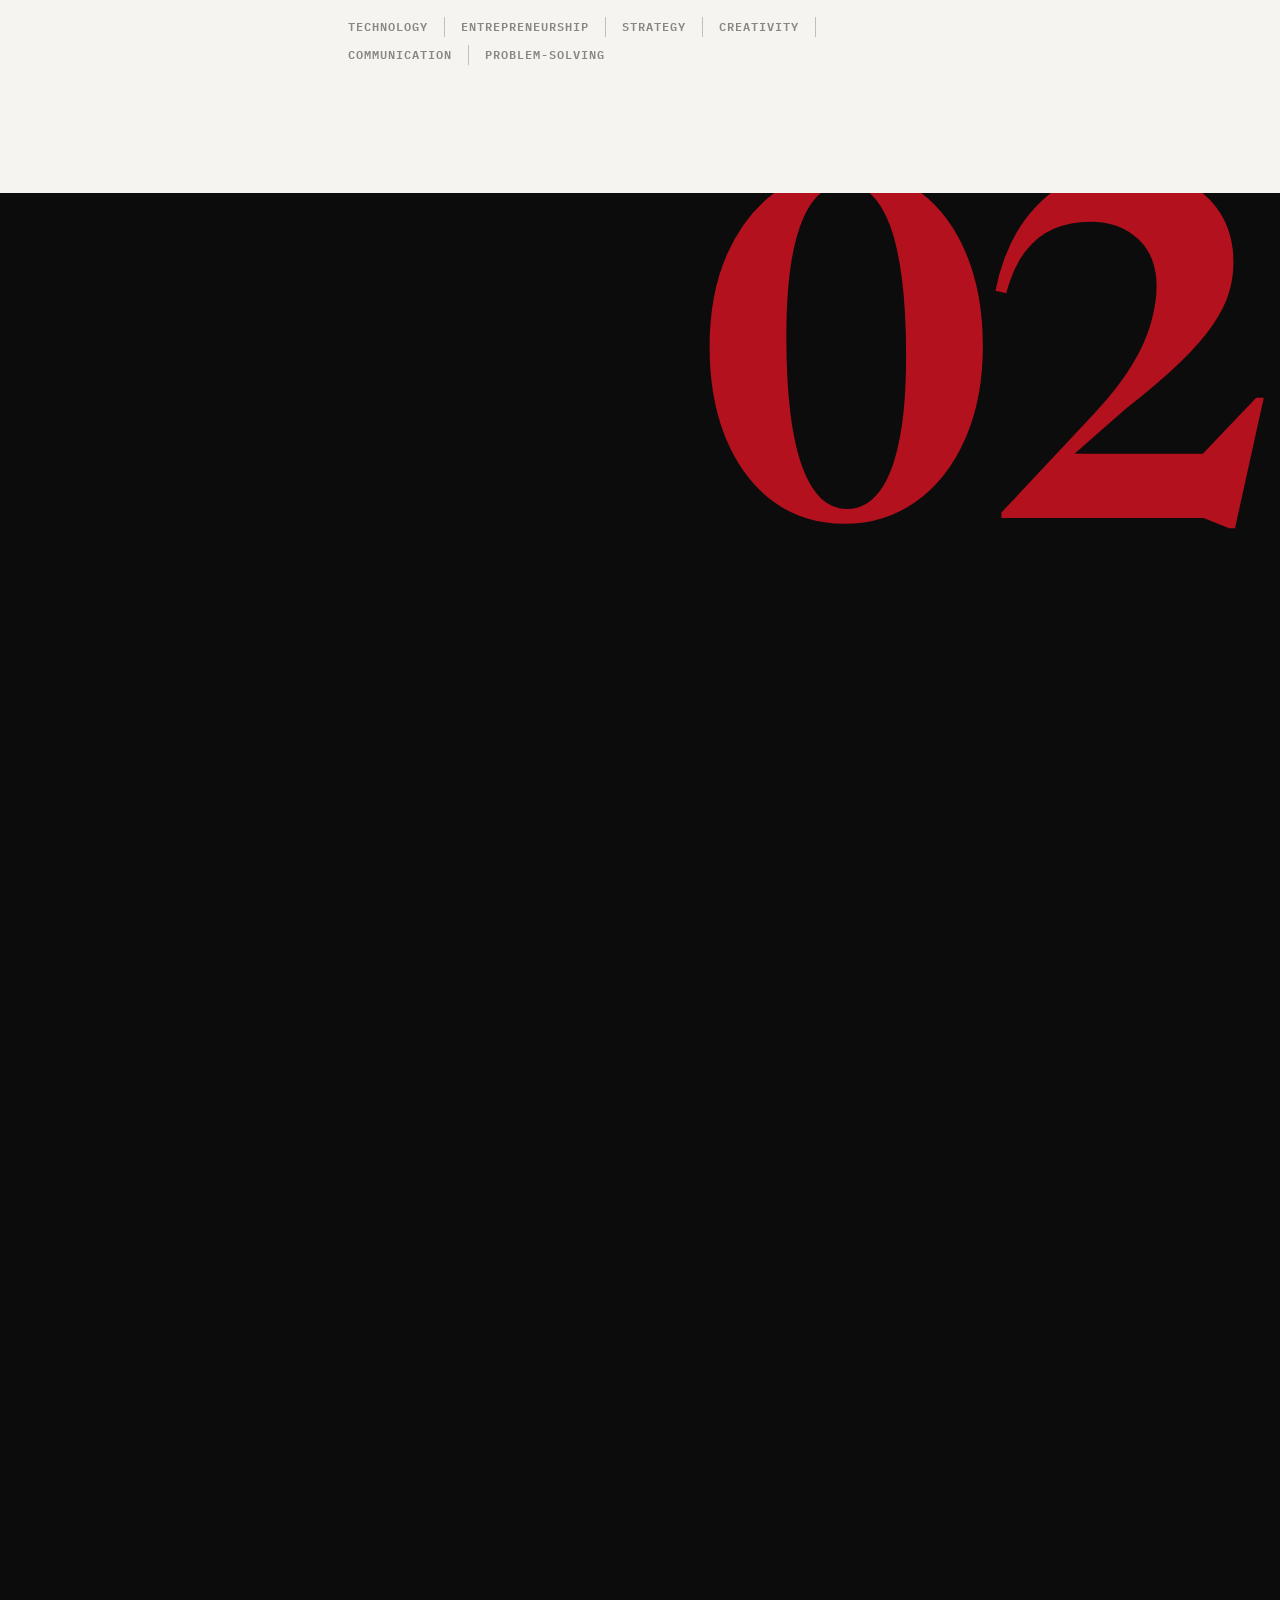
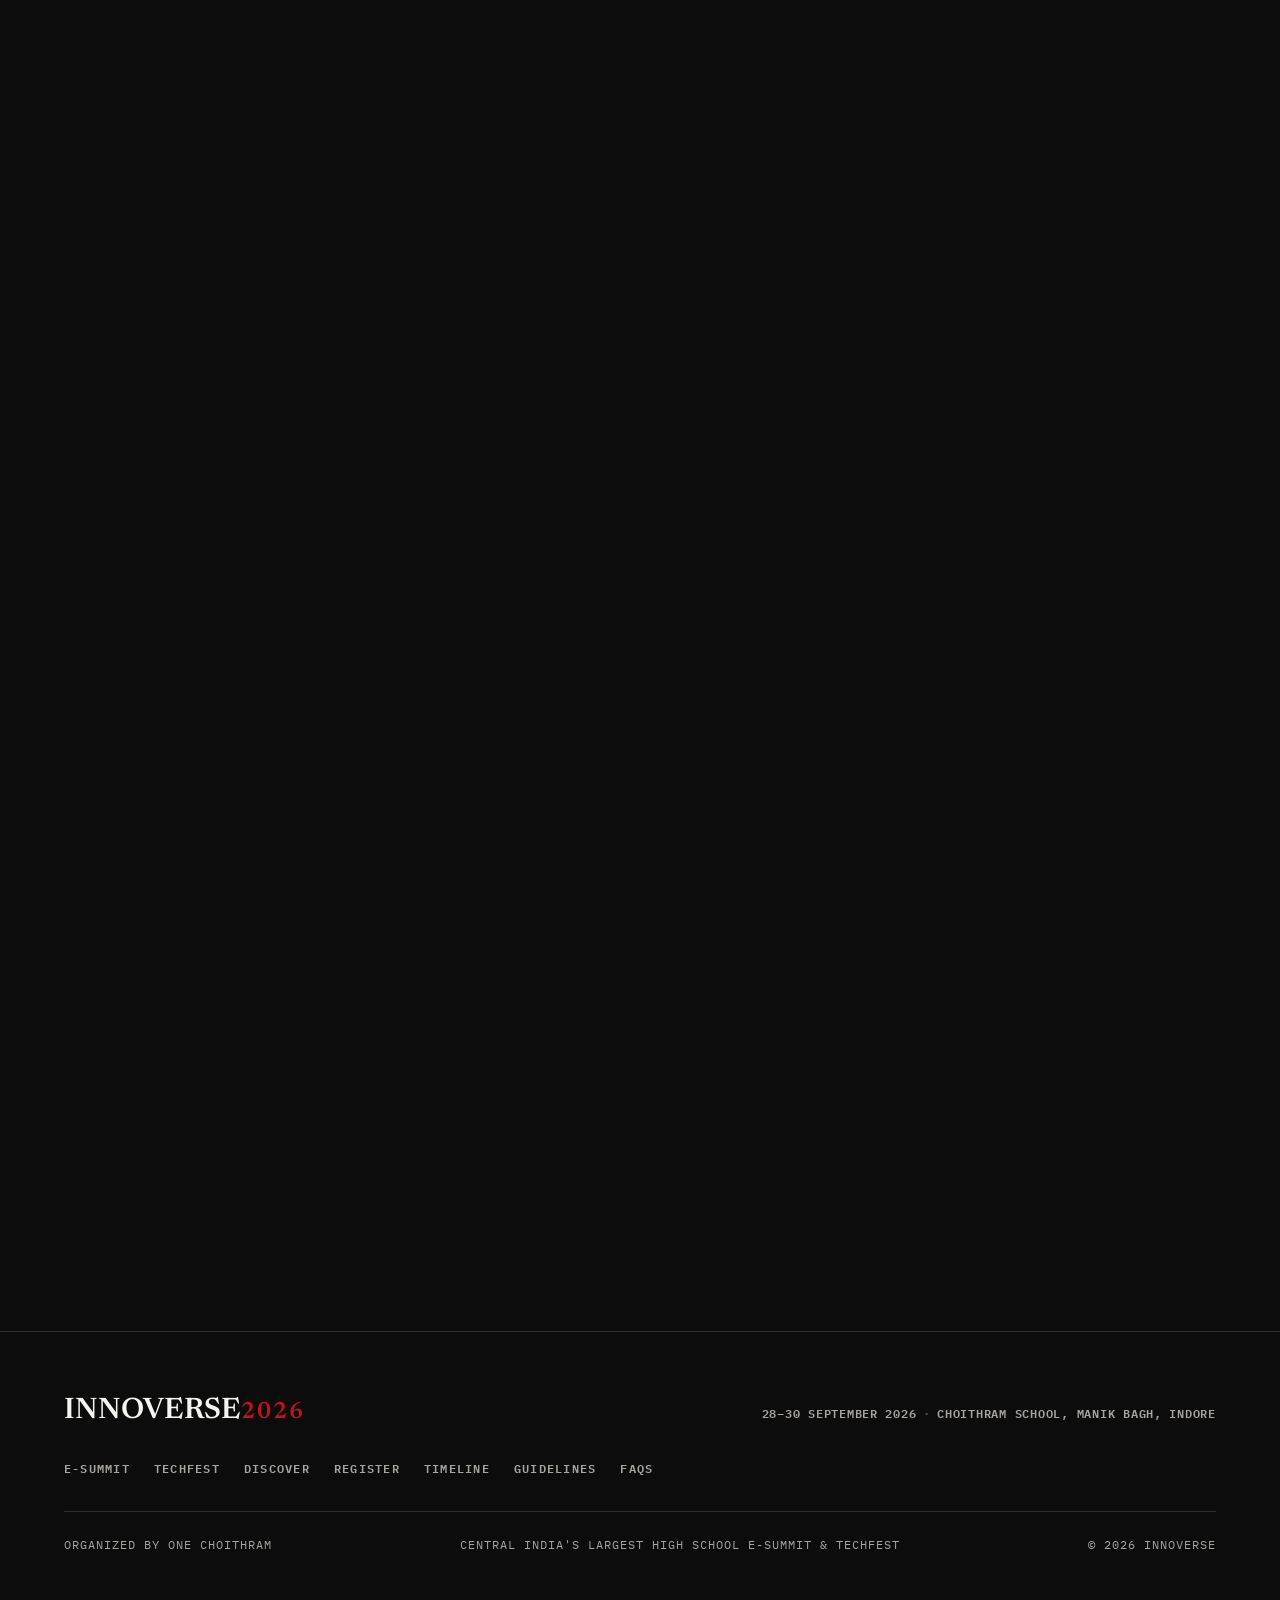
==== commit 7c10a8cc: "Remove em dashes; accent brown to red" ====
--- a/index.html
+++ b/index.html
@@ -112,8 +112,8 @@
         </div>
 
         <div class="about-main">
-          <p>Innoverse is a student-led high-school Techfest and E-Summit hosted by Choithram School, Indore. Over three days, participants compete across ten events that test real skills — code, strategy, design, persuasion, and problem-solving under pressure.</p>
-          <p>Every event is built around a real scenario. Teams debug live systems, pitch to judges, negotiate through market crashes, or navigate obstacle courses blindfolded. There are no hypotheticals — only outcomes.</p>
+          <p>Innoverse is a student-led high-school Techfest and E-Summit hosted by Choithram School, Indore. Over three days, participants compete across ten events that test real skills: code, strategy, design, persuasion, and problem-solving under pressure.</p>
+          <p>Every event is built around a real scenario. Teams debug live systems, pitch to judges, negotiate through market crashes, or navigate obstacle courses blindfolded. There are no hypotheticals, only outcomes.</p>
           <p>Innoverse is not a lecture series. It is a competition where preparation meets improvisation, and the difference between winning and losing is how well you adapt.</p>
 
           <div class="about-stat" aria-hidden="false">
@@ -219,7 +219,7 @@
       <div class="container contact-grid">
         <div data-reveal>
           <p class="kicker" style="margin-bottom:1.4rem;">05 · Contact</p>
-          <p class="conclusion-text">Questions about events, registration, or logistics? Reach out — we'll help.</p>
+          <p class="conclusion-text">Questions about events, registration, or logistics? Reach out, we'll help.</p>
           <p class="conclusion-see">See you at Innoverse.</p>
         </div>
 
--- a/assets/css/main.css
+++ b/assets/css/main.css
@@ -2,15 +2,15 @@
   --bg: #F5F4F0;
   --surface: #EEECEA;
   --ink: #1A1A1A;
-  --ink-soft: #3A3834;
-  --muted: #5B5852;
+  --ink-soft: #4A4845;
+  --muted: #8A8780;
   --hairline: #DCD9D3;
   --hairline-strong: #C4C0B9;
 
   --dark: #0C0C0C;
   --dark-panel: #141413;
   --paper: #F5F4F0;
-  --paper-muted: #C4C1BB;
+  --paper-muted: #A8A5A0;
   --dark-hairline: rgba(245, 244, 240, 0.14);
   --dark-hairline-strong: rgba(245, 244, 240, 0.3);
 
